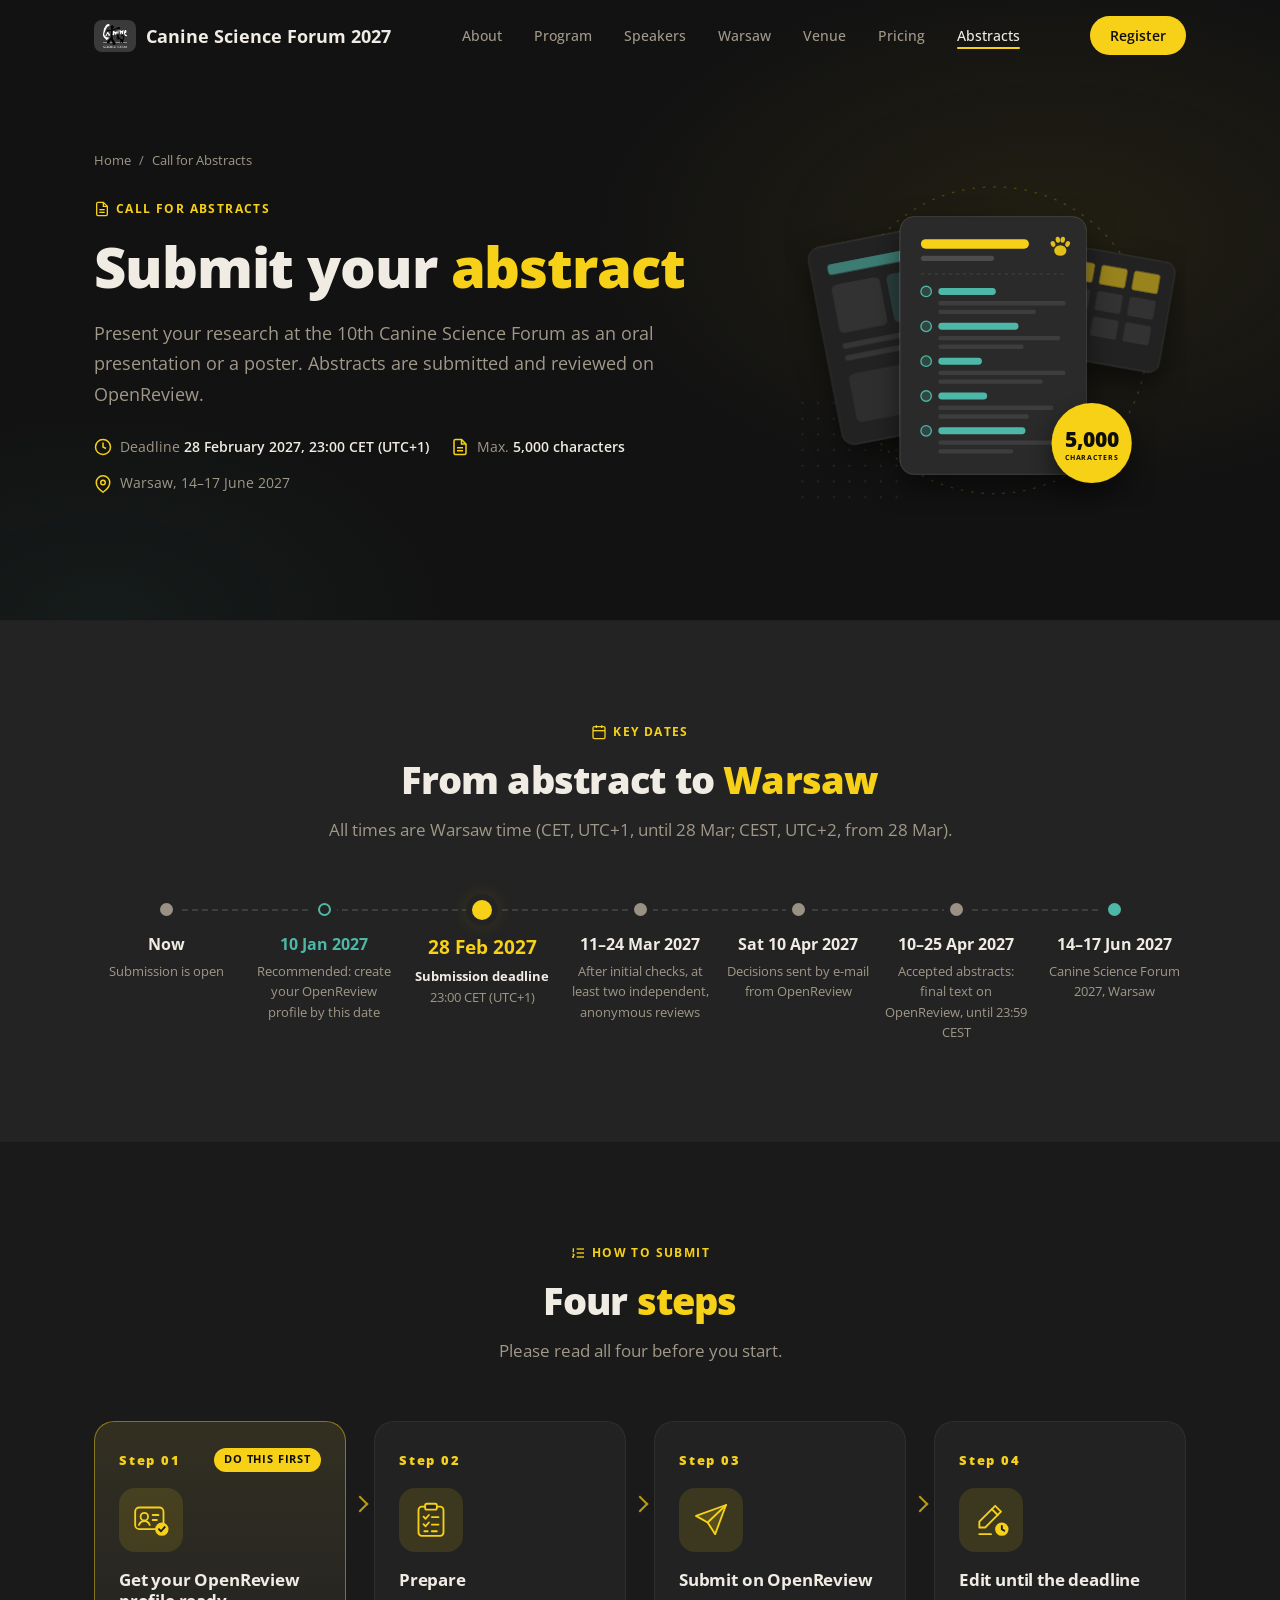
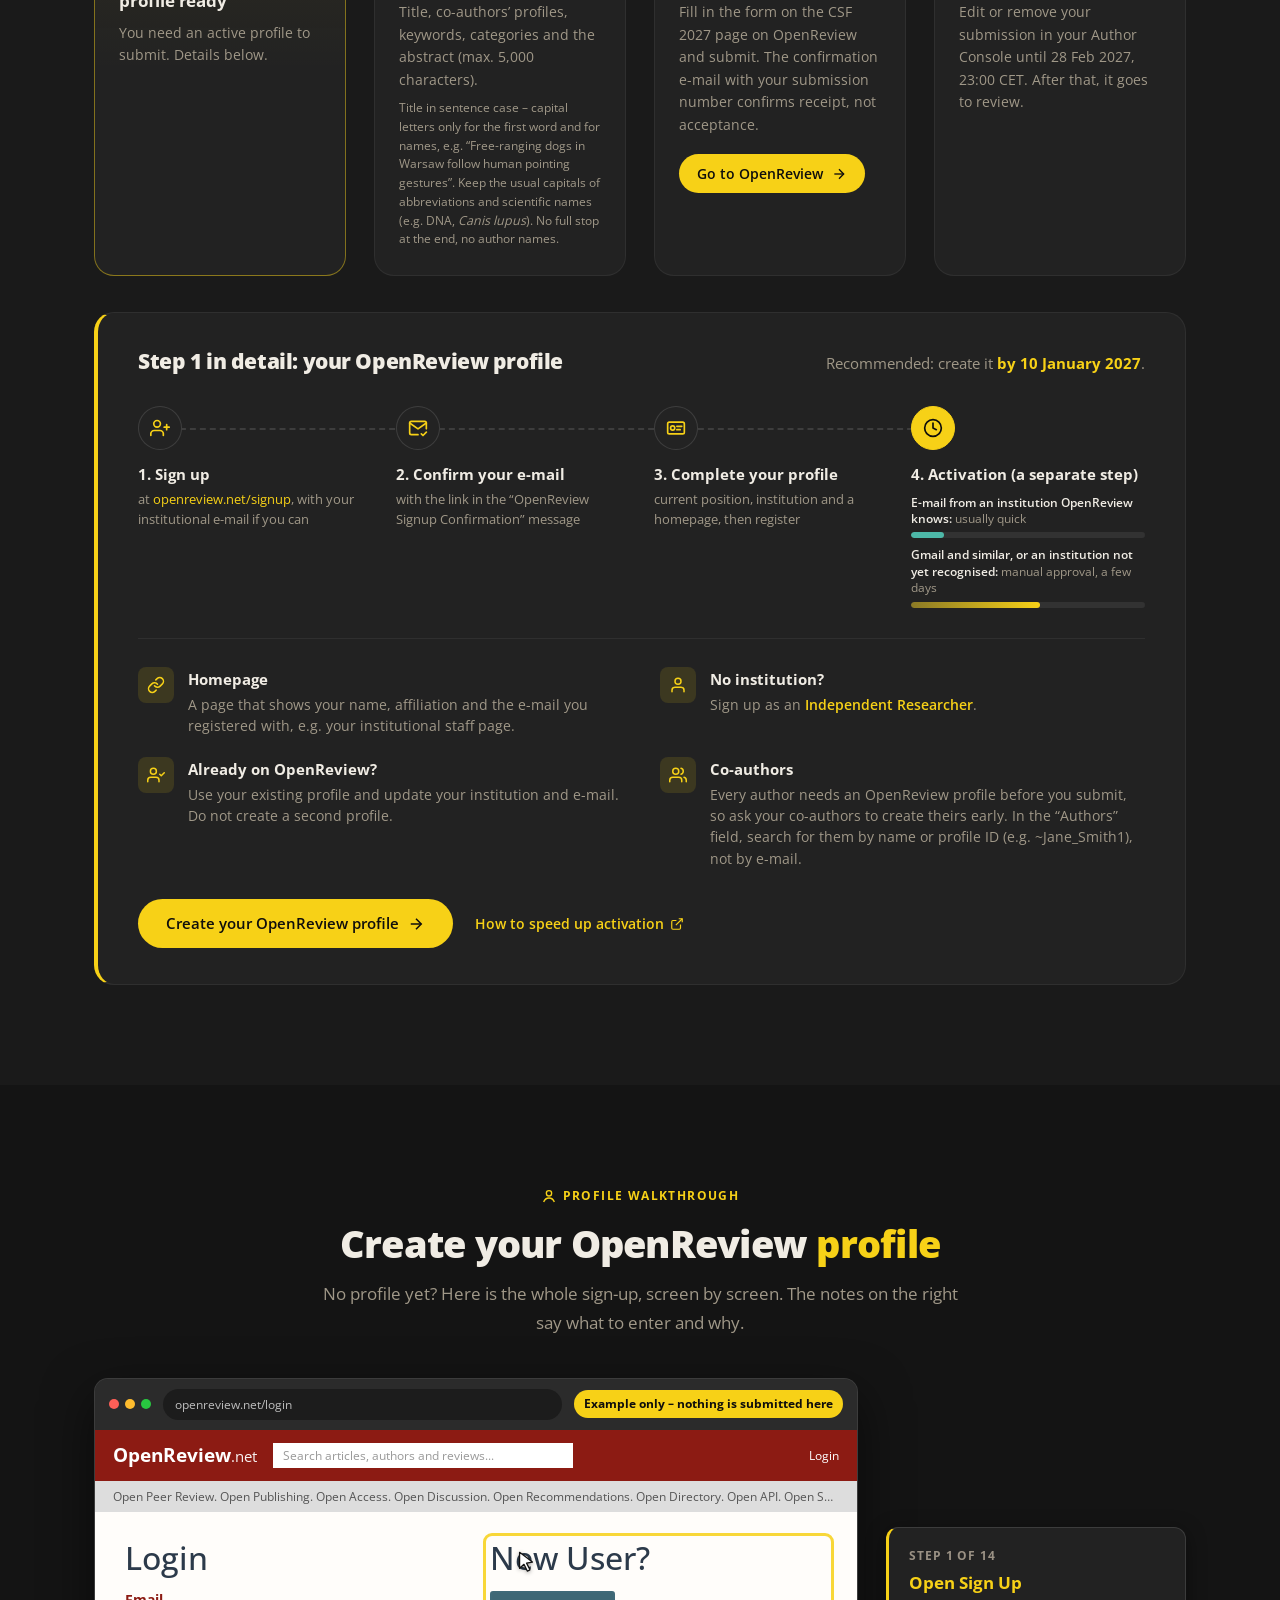
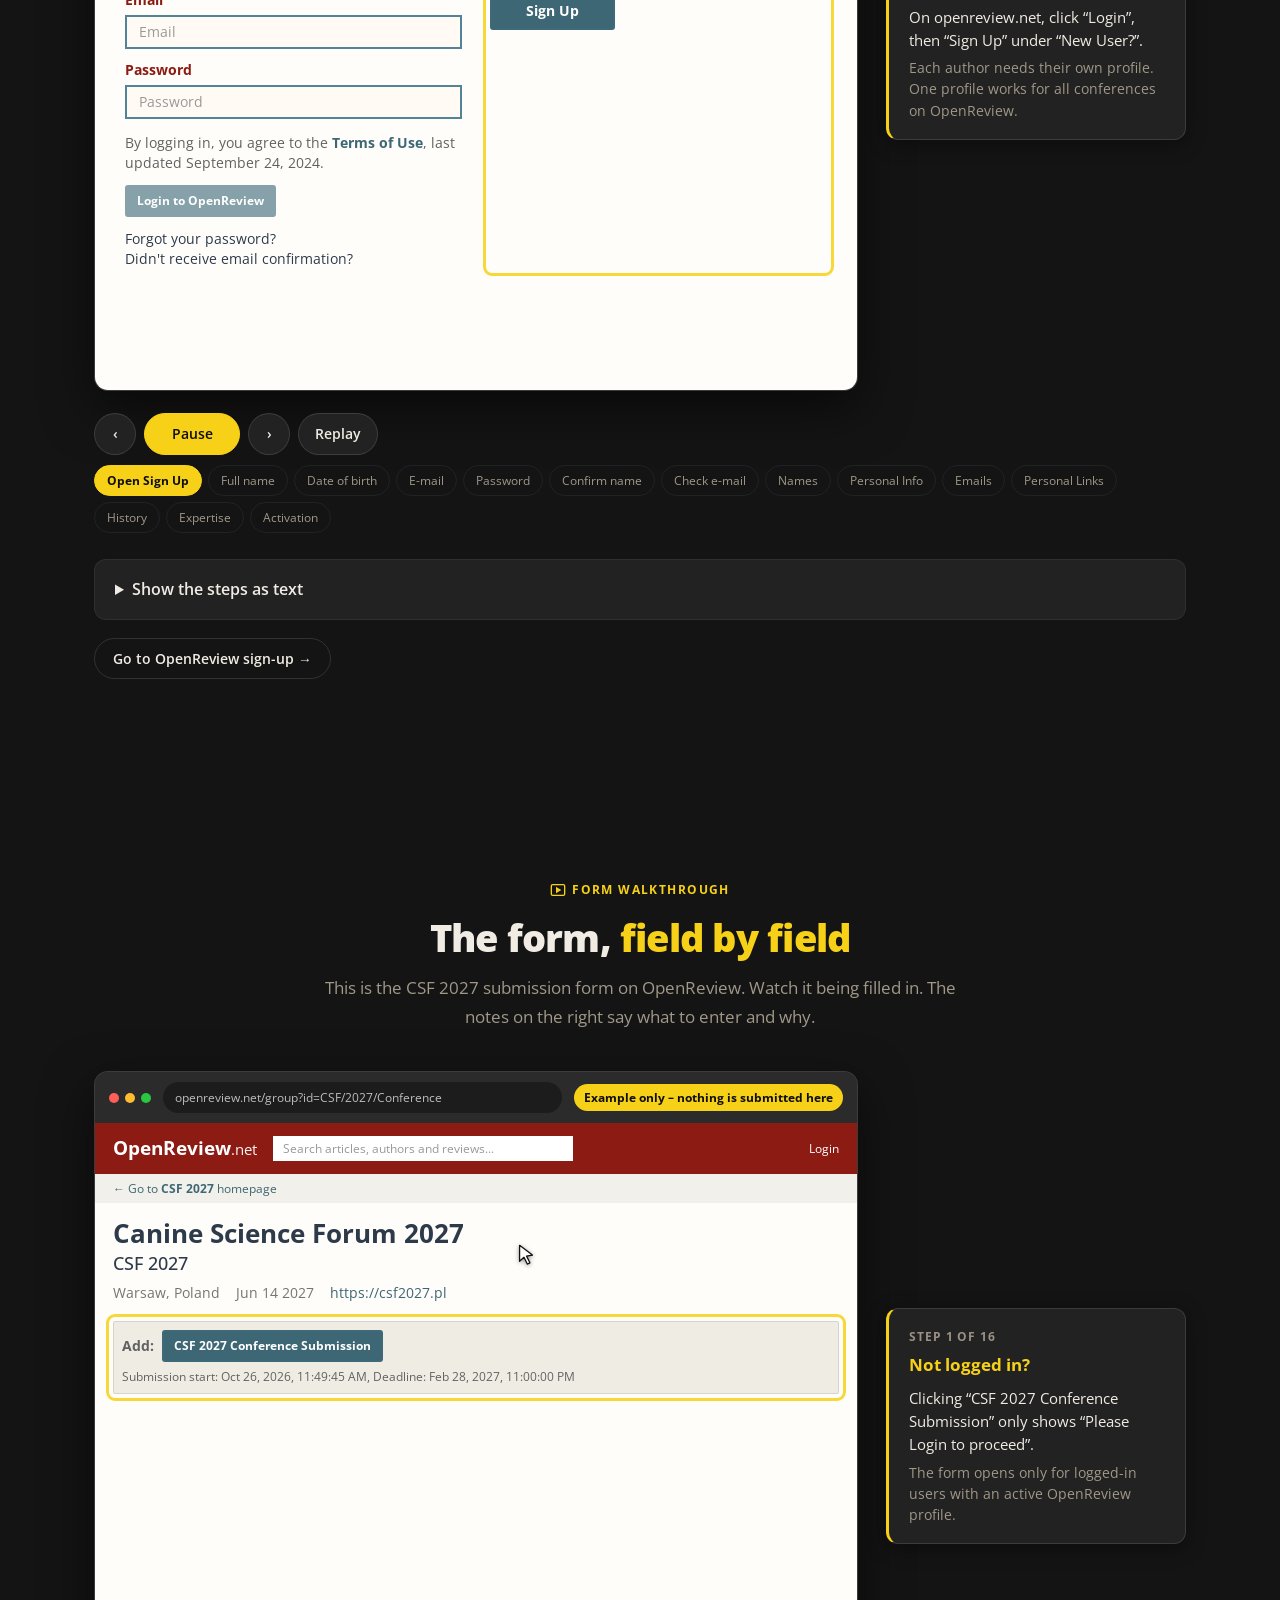
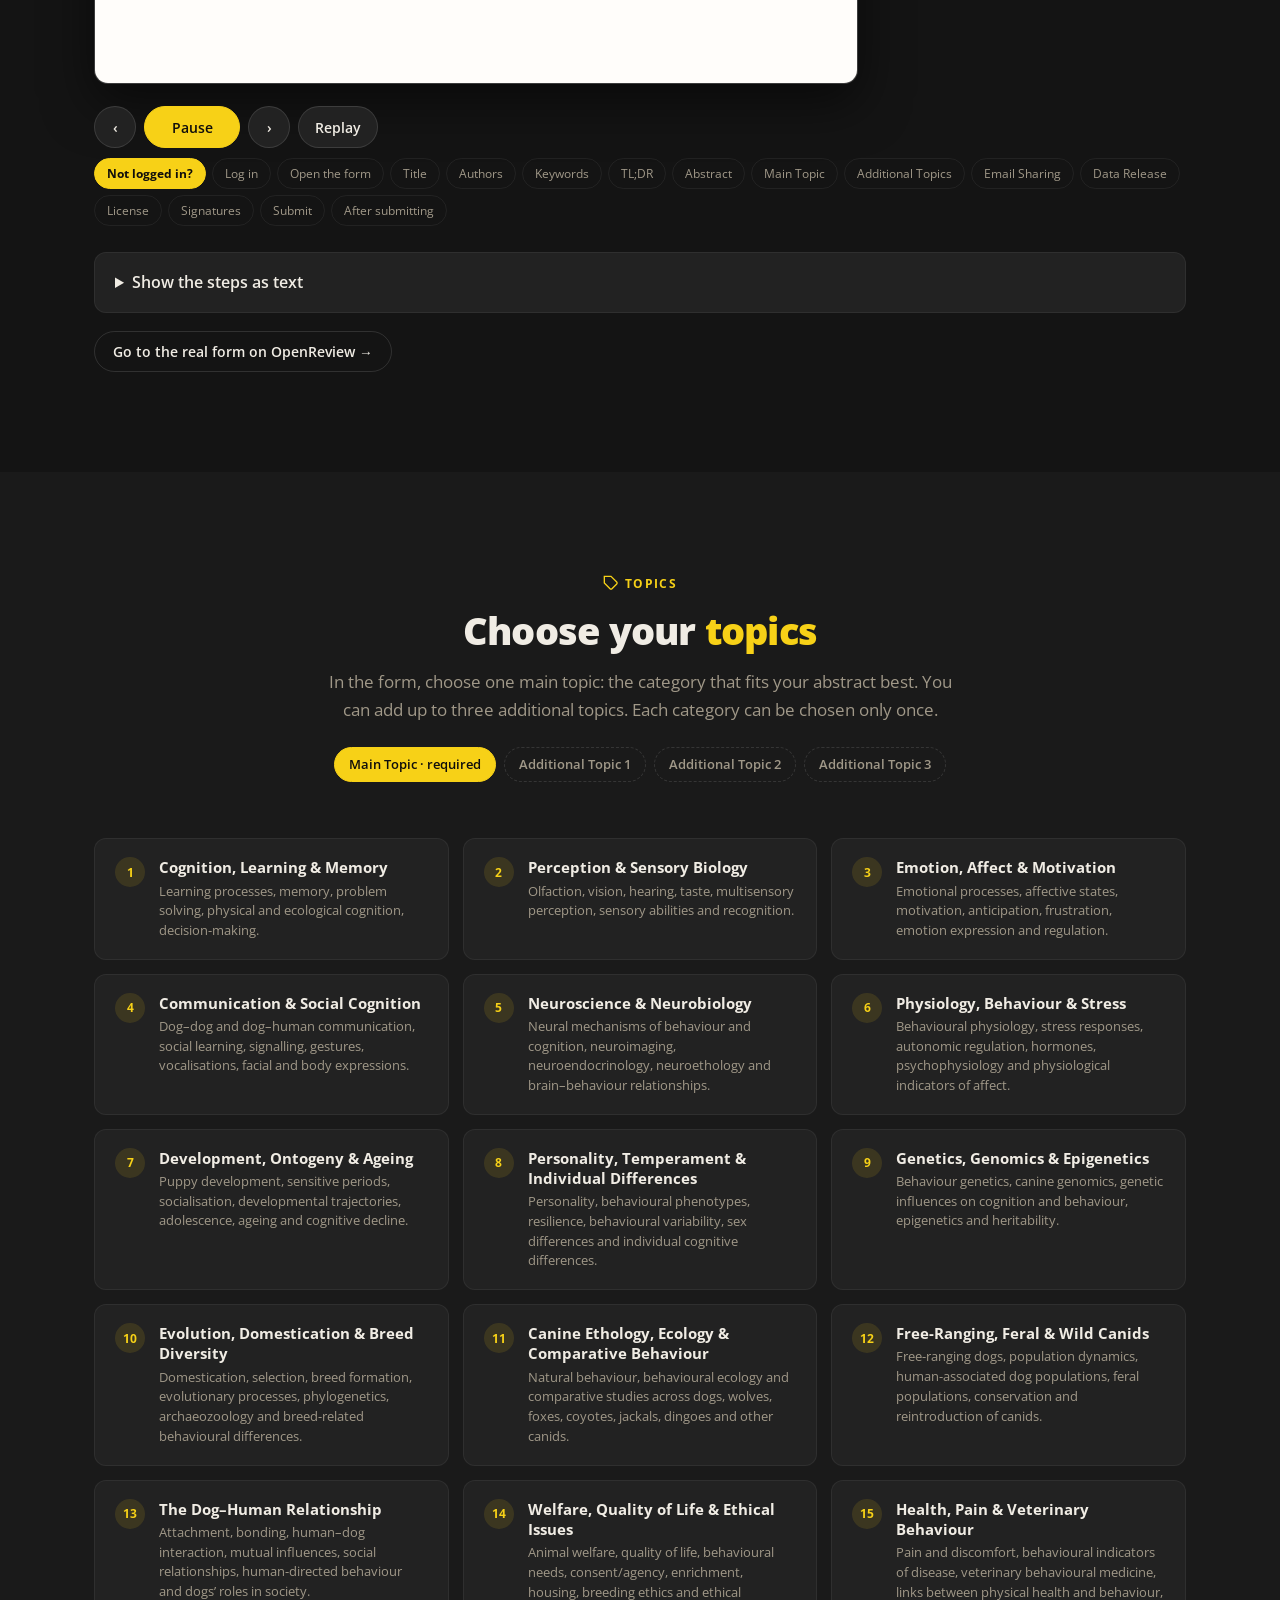
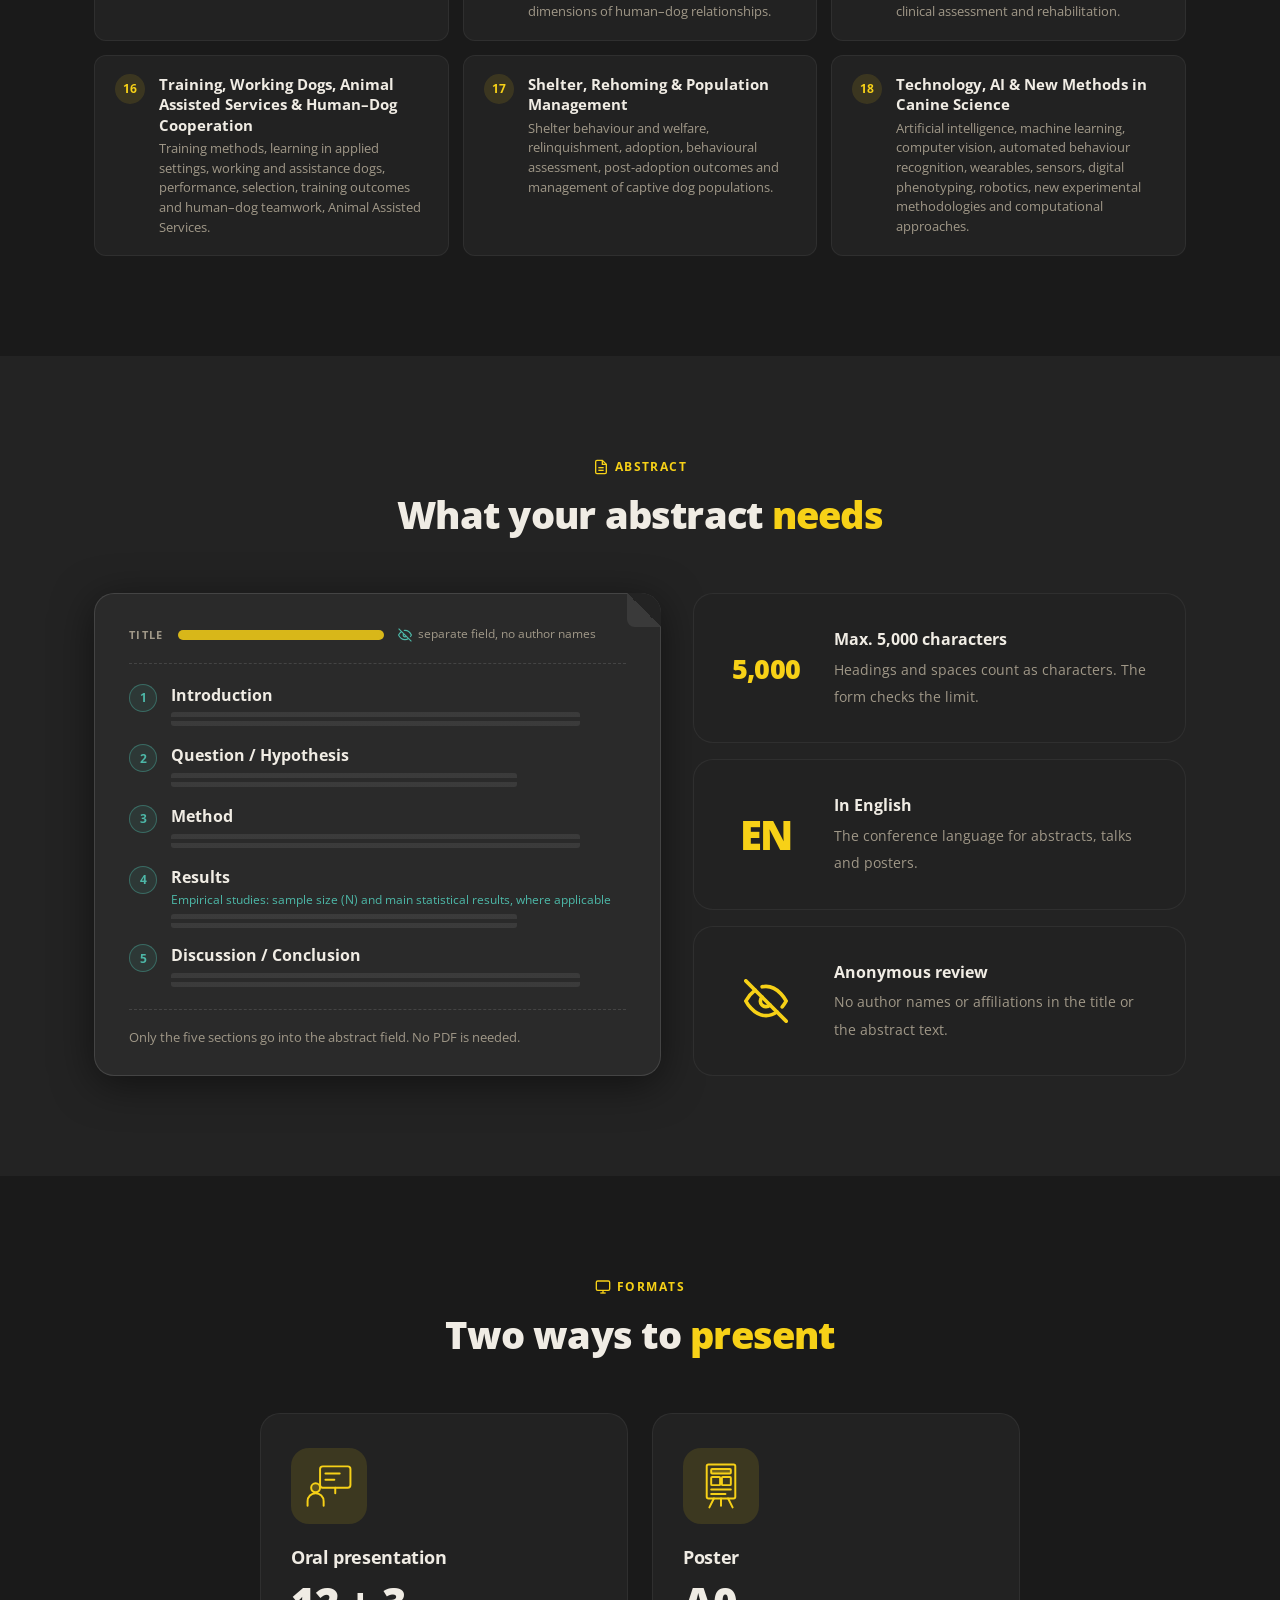
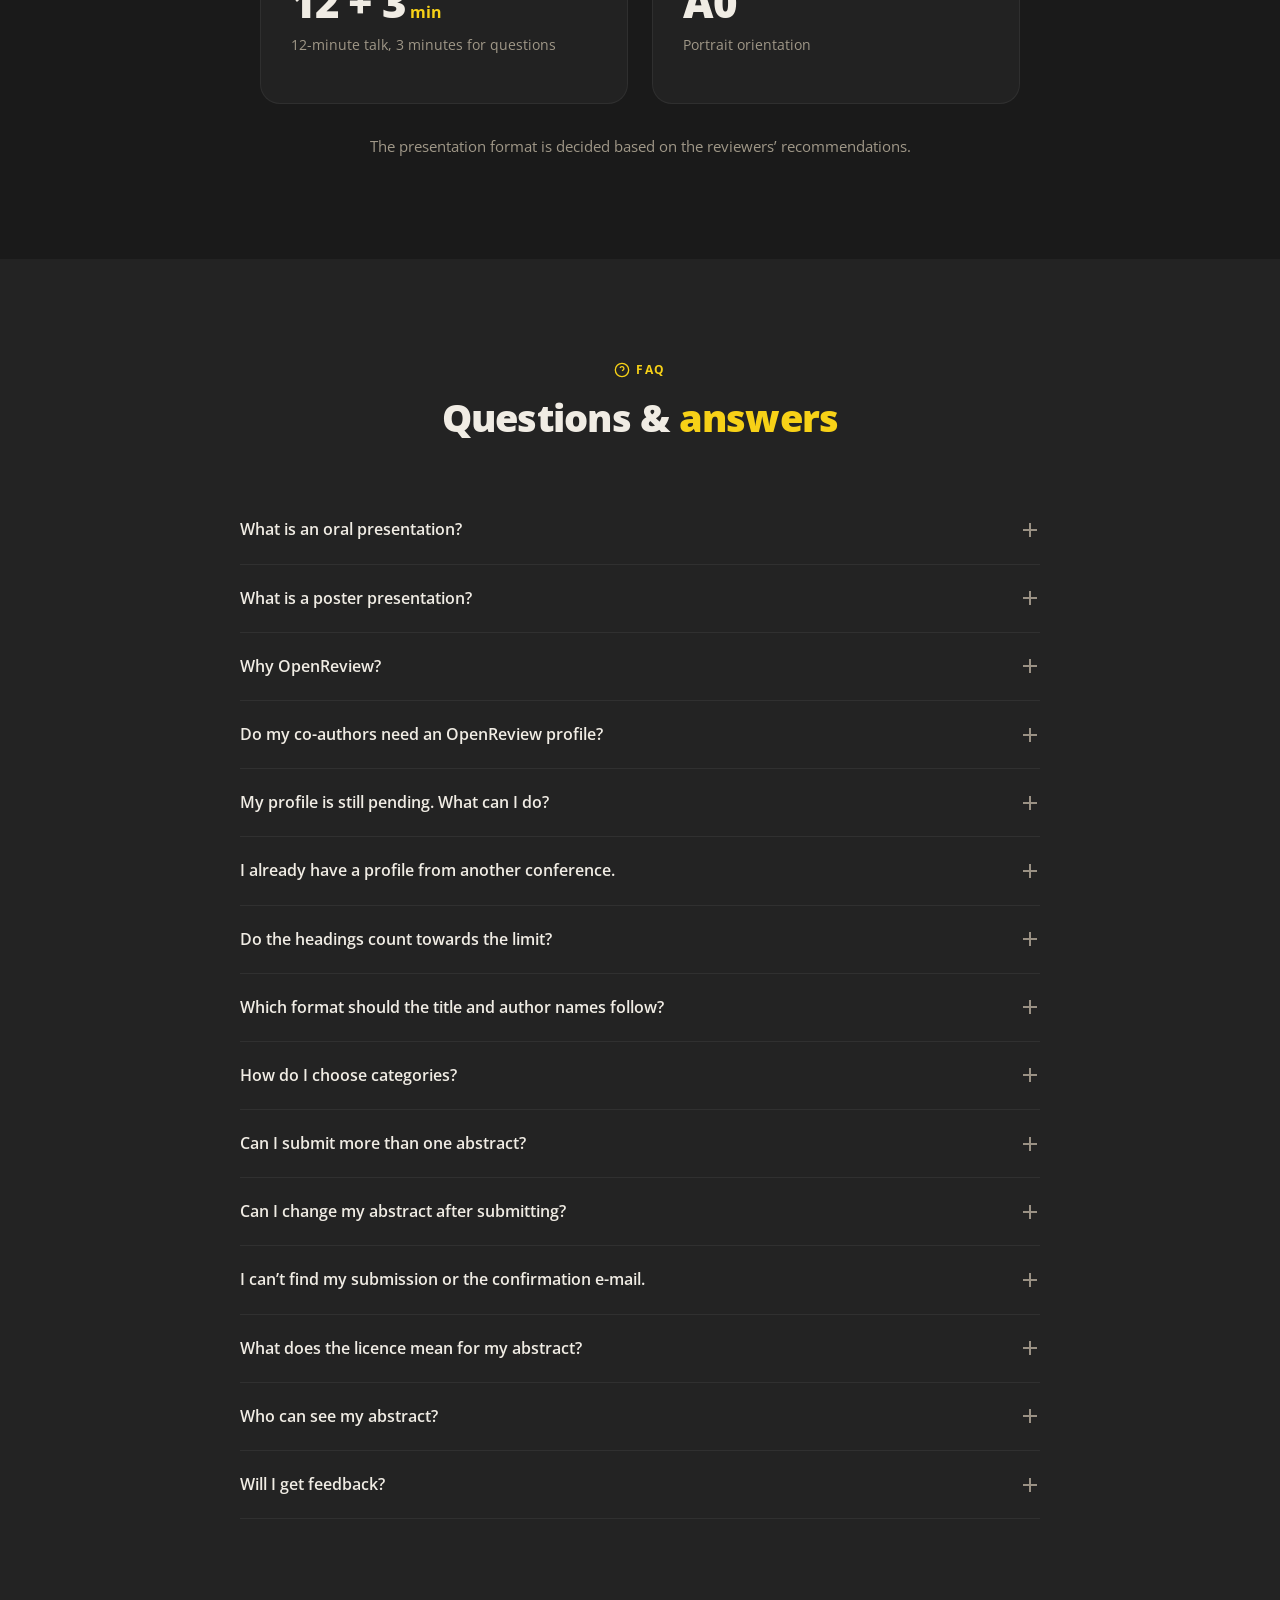
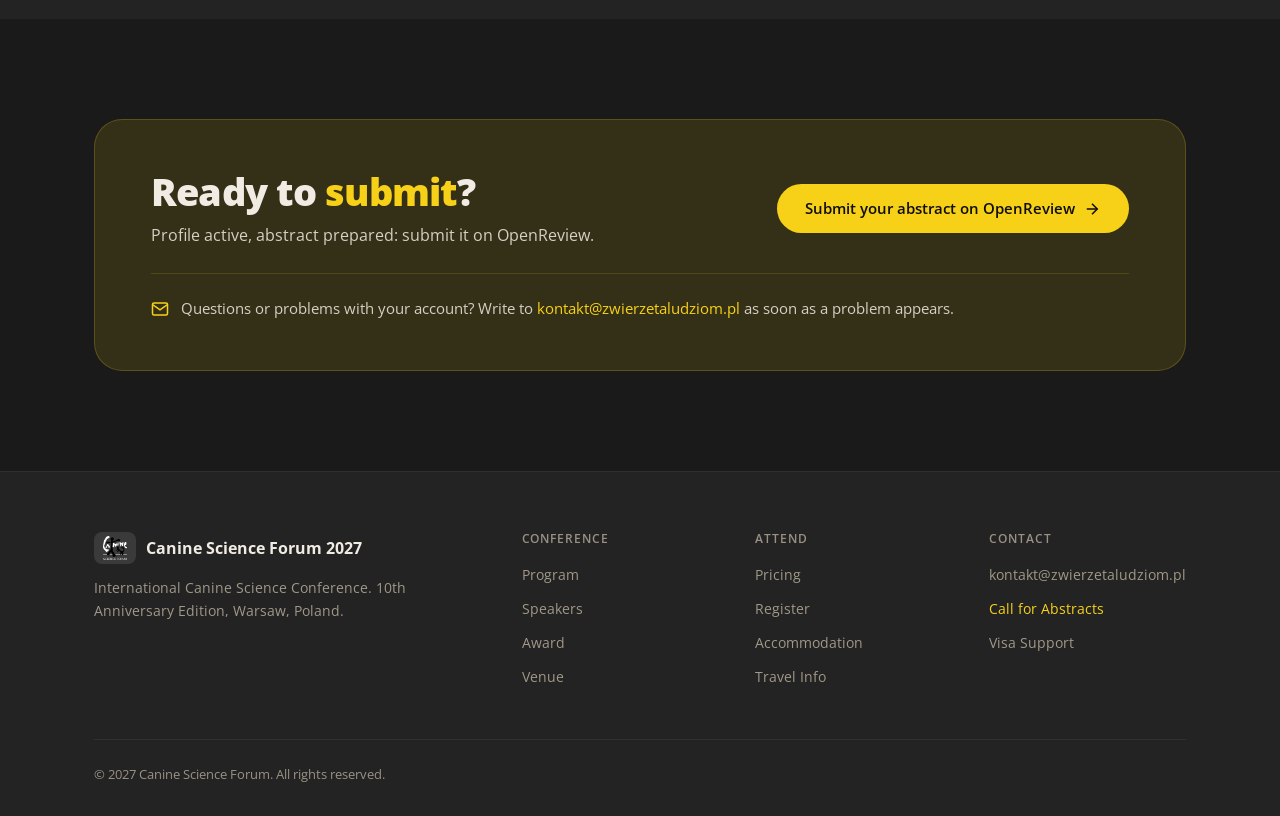
==== call-for-abstracts/index.html @ ca59db1b "Publish the preview of csf2027-site 9e8d5ef Co-Authored-By: Claude Opus 5.5 <noreply@anthropic.com>" ====
<!DOCTYPE html>
<html lang="en" data-theme="night">
<head>
<meta charset="UTF-8">
<meta name="robots" content="noindex">
<meta name="viewport" content="width=device-width, initial-scale=1.0">
<title>Call for Abstracts — CSF 2027 Warsaw</title>
<meta name="description" content="How to submit an abstract (oral presentation or poster) to the 10th Canine Science Forum, 14–17 June 2027, Warsaw, through OpenReview.">
<link rel="canonical" href="https://csf2027.pl/call-for-abstracts/">
<meta name="theme-color" content="#1a1a1a">
<meta property="og:type" content="website">
<meta property="og:url" content="https://csf2027.pl/call-for-abstracts/">
<meta property="og:site_name" content="Canine Science Forum 2027">
<meta property="og:title" content="Call for Abstracts — CSF 2027 Warsaw">
<meta property="og:description" content="How to submit an abstract (oral presentation or poster) to the 10th Canine Science Forum, 14–17 June 2027, Warsaw, through OpenReview.">
<meta property="og:image" content="https://csf2027.pl/assets/img/social/og-image.jpg">
<meta property="og:image:width" content="1200">
<meta property="og:image:height" content="630">
<meta property="og:image:alt" content="Canine Science Forum 2027, 14–17 June 2027, Warsaw">
<meta name="twitter:card" content="summary_large_image">
<link rel="icon" href="../favicon.ico" sizes="32x32">
<link rel="apple-touch-icon" href="../apple-touch-icon.png">
<link rel="preload" href="../assets/fonts/open-sans/open-sans-latin.woff2" as="font" type="font/woff2" crossorigin>
<link rel="stylesheet" href="../assets/css/main.css?v=20261027-2">
<link rel="stylesheet" href="../assets/css/call-for-abstracts.css?v=20261027-2">
<link rel="stylesheet" href="../assets/css/form-demo.css?v=20261027-2">
<script src="../assets/js/main.js?v=20261027-2" defer></script>
<script src="../assets/js/form-demo.js?v=20261027-2" defer></script>
</head>
<body>

<!-- ═══════════════════════════════════════
     NAVIGATION (same as csf2027.pl; links point to the home page sections)
     ═══════════════════════════════════════ -->
<nav id="navbar">
  <div class="container">
    <a href="../" class="nav-logo">
      <span class="nav-logo-img-wrap">
        <img src="../assets/img/brand/csf-logo-black.webp" alt="Canine Science Forum 2027" class="nav-logo-img">
      </span>
      <span class="nav-logo-full">Canine Science Forum 2027</span>
      <span class="nav-logo-short">CSF2027</span>
    </a>
    <ul class="nav-center" id="navLinks">
      <li><a href="../#about">About</a></li>
      <li><a href="../#program">Program</a></li>
      <li><a href="../#speakers">Speakers</a></li>
      <li><a href="../#city">Warsaw</a></li>
      <li><a href="../#venue">Venue</a></li>
      <li><a href="../#pricing">Pricing</a></li>
      <li><a href="./" aria-current="page">Abstracts</a></li>
    </ul>
    <div class="nav-right">
      <a href="https://easl.ink/YyBd8" target="_blank" rel="noopener" class="nav-cta">Register</a>
    </div>
    <button class="nav-mobile-toggle" id="mobileToggle" aria-label="Toggle menu" aria-expanded="false" aria-controls="navLinks">
      <span></span><span></span><span></span>
    </button>
  </div>
</nav>

<main id="main">

<!-- ═══════════════════════════════════════
     HERO
     ═══════════════════════════════════════ -->
<header class="cfa-hero" id="top">
  <div class="container cfa-hero-grid">
    <div class="cfa-hero-content">
      <ol class="breadcrumb" aria-label="Breadcrumb">
        <li><a href="../">Home</a></li>
        <li><span aria-current="page">Call for Abstracts</span></li>
      </ol>
      <div class="section-tag">
        <svg viewBox="0 0 24 24" fill="none" stroke="currentColor" stroke-width="2" aria-hidden="true"><path d="M14 2H6a2 2 0 0 0-2 2v16a2 2 0 0 0 2 2h12a2 2 0 0 0 2-2V8z"/><polyline points="14 2 14 8 20 8"/><line x1="16" y1="13" x2="8" y2="13"/><line x1="16" y1="17" x2="8" y2="17"/></svg>
        Call for Abstracts
      </div>
      <h1>Submit your <span class="accent">abstract</span></h1>
      <p class="hero-subtitle">Present your research at the 10th Canine Science Forum as an oral presentation or a poster. Abstracts are submitted and reviewed on OpenReview.</p>
      <ul class="hero-meta">
        <li>
          <svg viewBox="0 0 24 24" fill="none" stroke="currentColor" stroke-width="2" aria-hidden="true"><circle cx="12" cy="12" r="10"/><polyline points="12 6 12 12 16 14"/></svg>
          <span>Deadline <strong>28 February 2027, 23:00 CET (UTC+1)</strong></span>
        </li>
        <li>
          <svg viewBox="0 0 24 24" fill="none" stroke="currentColor" stroke-width="2" aria-hidden="true"><path d="M14 2H6a2 2 0 0 0-2 2v16a2 2 0 0 0 2 2h12a2 2 0 0 0 2-2V8z"/><polyline points="14 2 14 8 20 8"/><line x1="16" y1="13" x2="8" y2="13"/><line x1="16" y1="17" x2="8" y2="17"/></svg>
          <span>Max. <strong>5,000 characters</strong></span>
        </li>
        <li>
          <svg viewBox="0 0 24 24" fill="none" stroke="currentColor" stroke-width="2" aria-hidden="true"><path d="M21 10c0 7-9 13-9 13s-9-6-9-13a9 9 0 0 1 18 0z"/><circle cx="12" cy="10" r="3"/></svg>
          <span>Warsaw, 14–17 June 2027</span>
        </li>
      </ul>
    </div>

    <div class="cfa-hero-visual">
      <svg class="hero-art" viewBox="0 0 460 400" role="img" aria-labelledby="artTitle">
        <title id="artTitle">Illustration: a structured abstract with five headings and a 5,000-character limit, in front of a poster and a set of slides</title>
        <defs>
          <filter id="artShadow" x="-30%" y="-30%" width="160%" height="160%">
            <feDropShadow dx="0" dy="14" stdDeviation="16" flood-color="#000" flood-opacity="0.5"/>
          </filter>
          <pattern id="artDots" width="18" height="18" patternUnits="userSpaceOnUse">
            <circle cx="2" cy="2" r="1.2" fill="rgba(255,255,255,0.10)"/>
          </pattern>
        </defs>
        <circle cx="240" cy="200" r="176" fill="none" stroke="rgba(247,209,23,0.22)" stroke-width="1.5" stroke-dasharray="3 9"/>
        <circle cx="75" cy="140" r="5" fill="#f7d117"/>
        <circle cx="414" cy="128" r="3.5" fill="#4db8a8"/>
        <rect x="6" y="262" width="126" height="126" fill="url(#artDots)"/>

        <!-- poster -->
        <g transform="rotate(-11 130 210)" filter="url(#artShadow)">
          <rect x="48" y="78" width="160" height="230" rx="14" fill="#242424" stroke="rgba(255,255,255,0.08)"/>
          <rect x="68" y="100" width="120" height="12" rx="4" fill="#4db8a8" opacity="0.6"/>
          <rect x="68" y="124" width="56" height="56" rx="6" fill="rgba(255,255,255,0.06)"/>
          <rect x="132" y="124" width="56" height="56" rx="6" fill="rgba(77,184,168,0.18)"/>
          <rect x="68" y="192" width="120" height="6" rx="3" fill="rgba(255,255,255,0.08)"/>
          <rect x="68" y="206" width="96" height="6" rx="3" fill="rgba(255,255,255,0.08)"/>
          <rect x="68" y="228" width="120" height="56" rx="6" fill="rgba(255,255,255,0.05)"/>
        </g>

        <!-- slides (oral presentation) -->
        <g transform="rotate(10 350 170)" filter="url(#artShadow)">
          <rect x="262" y="96" width="176" height="128" rx="12" fill="#242424" stroke="rgba(255,255,255,0.08)"/>
          <g fill="rgba(247,209,23,0.55)">
            <rect x="278" y="112" width="30" height="22" rx="3"/>
            <rect x="316" y="112" width="30" height="22" rx="3"/>
            <rect x="354" y="112" width="30" height="22" rx="3"/>
            <rect x="392" y="112" width="30" height="22" rx="3"/>
            <rect x="278" y="142" width="30" height="22" rx="3"/>
          </g>
          <g fill="rgba(255,255,255,0.07)">
            <rect x="316" y="142" width="30" height="22" rx="3"/>
            <rect x="354" y="142" width="30" height="22" rx="3"/>
            <rect x="392" y="142" width="30" height="22" rx="3"/>
            <rect x="278" y="172" width="30" height="22" rx="3"/>
            <rect x="316" y="172" width="30" height="22" rx="3"/>
            <rect x="354" y="172" width="30" height="22" rx="3"/>
            <rect x="392" y="172" width="30" height="22" rx="3"/>
          </g>
        </g>

        <!-- abstract sheet -->
        <g filter="url(#artShadow)">
          <rect x="132" y="58" width="214" height="296" rx="16" fill="#2c2c2c" stroke="rgba(255,255,255,0.12)"/>
        </g>
        <rect x="156" y="84" width="124" height="11" rx="5.5" fill="#f7d117"/>
        <rect x="156" y="103" width="84" height="6" rx="3" fill="rgba(255,255,255,0.16)"/>
        <line x1="156" y1="124" x2="322" y2="124" stroke="rgba(255,255,255,0.12)" stroke-dasharray="4 4"/>
        <g fill="#f7d117" opacity="0.9" transform="translate(304 80)">
          <ellipse cx="12" cy="17" rx="7" ry="6"/>
          <ellipse cx="3.6" cy="9.5" rx="2.6" ry="3.4" transform="rotate(-22 3.6 9.5)"/>
          <ellipse cx="9.2" cy="4.6" rx="2.6" ry="3.4" transform="rotate(-7 9.2 4.6)"/>
          <ellipse cx="14.8" cy="4.6" rx="2.6" ry="3.4" transform="rotate(7 14.8 4.6)"/>
          <ellipse cx="20.4" cy="9.5" rx="2.6" ry="3.4" transform="rotate(22 20.4 9.5)"/>
        </g>
        <g>
          <circle cx="162" cy="144" r="6" fill="rgba(77,184,168,0.2)" stroke="#4db8a8" stroke-width="1.5"/>
          <rect x="176" y="140" width="66" height="8" rx="4" fill="#4db8a8"/>
          <rect x="176" y="155" width="146" height="5" rx="2.5" fill="rgba(255,255,255,0.09)"/>
          <rect x="176" y="165" width="112" height="5" rx="2.5" fill="rgba(255,255,255,0.09)"/>

          <circle cx="162" cy="184" r="6" fill="rgba(77,184,168,0.2)" stroke="#4db8a8" stroke-width="1.5"/>
          <rect x="176" y="180" width="92" height="8" rx="4" fill="#4db8a8"/>
          <rect x="176" y="195" width="140" height="5" rx="2.5" fill="rgba(255,255,255,0.09)"/>
          <rect x="176" y="205" width="98" height="5" rx="2.5" fill="rgba(255,255,255,0.09)"/>

          <circle cx="162" cy="224" r="6" fill="rgba(77,184,168,0.2)" stroke="#4db8a8" stroke-width="1.5"/>
          <rect x="176" y="220" width="50" height="8" rx="4" fill="#4db8a8"/>
          <rect x="176" y="235" width="146" height="5" rx="2.5" fill="rgba(255,255,255,0.09)"/>
          <rect x="176" y="245" width="120" height="5" rx="2.5" fill="rgba(255,255,255,0.09)"/>

          <circle cx="162" cy="264" r="6" fill="rgba(77,184,168,0.2)" stroke="#4db8a8" stroke-width="1.5"/>
          <rect x="176" y="260" width="56" height="8" rx="4" fill="#4db8a8"/>
          <rect x="176" y="275" width="132" height="5" rx="2.5" fill="rgba(255,255,255,0.09)"/>
          <rect x="176" y="285" width="104" height="5" rx="2.5" fill="rgba(255,255,255,0.09)"/>

          <circle cx="162" cy="304" r="6" fill="rgba(77,184,168,0.2)" stroke="#4db8a8" stroke-width="1.5"/>
          <rect x="176" y="300" width="100" height="8" rx="4" fill="#4db8a8"/>
          <rect x="176" y="315" width="140" height="5" rx="2.5" fill="rgba(255,255,255,0.09)"/>
          <rect x="176" y="325" width="86" height="5" rx="2.5" fill="rgba(255,255,255,0.09)"/>
        </g>

        <!-- 5,000 characters badge -->
        <g class="art-badge">
          <g filter="url(#artShadow)">
            <circle cx="352" cy="318" r="46" fill="#f7d117"/>
          </g>
          <text x="352" y="322" text-anchor="middle" font-family="'Open Sans', sans-serif" font-size="24" font-weight="800" fill="#0f0e0c">5,000</text>
          <text x="352" y="338" text-anchor="middle" font-family="'Open Sans', sans-serif" font-size="8" font-weight="700" letter-spacing="1" fill="#0f0e0c">CHARACTERS</text>
        </g>
      </svg>
    </div>
  </div>
</header>

<!-- ═══════════════════════════════════════
     1. KEY DATES
     ═══════════════════════════════════════ -->
<section id="dates" class="section-alt" aria-labelledby="datesTitle">
  <div class="container">
    <div class="section-header reveal">
      <div class="section-tag">
        <svg viewBox="0 0 24 24" fill="none" stroke="currentColor" stroke-width="2" aria-hidden="true"><rect x="3" y="4" width="18" height="18" rx="2"/><line x1="16" y1="2" x2="16" y2="6"/><line x1="8" y1="2" x2="8" y2="6"/><line x1="3" y1="10" x2="21" y2="10"/></svg>
        Key dates
      </div>
      <h2 id="datesTitle">From abstract to <span class="accent">Warsaw</span></h2>
      <p>All times are Warsaw time (CET, UTC+1, until 28 Mar; CEST, UTC+2, from 28 Mar).</p>
    </div>

    <ol class="timeline reveal">
      <li class="tl-item">
        <span class="tl-dot" aria-hidden="true"></span>
        <span class="tl-date">Now</span>
        <span class="tl-label">Submission is open</span>
      </li>
      <li class="tl-item tl-item--tip">
        <span class="tl-dot" aria-hidden="true"></span>
        <time class="tl-date" datetime="2027-01-10">10 Jan 2027</time>
        <span class="tl-label">Recommended: create your OpenReview profile by this date</span>
      </li>
      <li class="tl-item tl-item--key">
        <span class="tl-dot" aria-hidden="true"></span>
        <time class="tl-date" datetime="2027-02-28T23:00+01:00">28 Feb 2027</time>
        <span class="tl-label"><strong>Submission deadline</strong><br>23:00 CET (UTC+1)</span>
      </li>
      <li class="tl-item">
        <span class="tl-dot" aria-hidden="true"></span>
        <time class="tl-date" datetime="2027-03-11">11–24 Mar 2027</time>
        <span class="tl-label">After initial checks, at least two independent, anonymous reviews</span>
      </li>
      <li class="tl-item">
        <span class="tl-dot" aria-hidden="true"></span>
        <time class="tl-date" datetime="2027-04-10">Sat 10 Apr 2027</time>
        <span class="tl-label">Decisions sent by e-mail from OpenReview</span>
      </li>
      <li class="tl-item">
        <span class="tl-dot" aria-hidden="true"></span>
        <time class="tl-date" datetime="2027-04-10">10–25 Apr 2027</time>
        <span class="tl-label">Accepted abstracts: final text on OpenReview, until 23:59 CEST</span>
      </li>
      <li class="tl-item tl-item--end">
        <span class="tl-dot" aria-hidden="true"></span>
        <time class="tl-date" datetime="2027-06-14">14–17 Jun 2027</time>
        <span class="tl-label">Canine Science Forum 2027, Warsaw</span>
      </li>
    </ol>
  </div>
</section>

<!-- ═══════════════════════════════════════
     2. FOUR STEPS
     ═══════════════════════════════════════ -->
<section id="how" aria-labelledby="howTitle">
  <div class="container">
    <div class="section-header reveal">
      <div class="section-tag">
        <svg viewBox="0 0 24 24" fill="none" stroke="currentColor" stroke-width="2" aria-hidden="true"><line x1="10" y1="6" x2="21" y2="6"/><line x1="10" y1="12" x2="21" y2="12"/><line x1="10" y1="18" x2="21" y2="18"/><path d="M4 6h1v4"/><path d="M4 10h2"/><path d="M6 18H4c0-1 2-2 2-3s-1-1.5-2-1"/></svg>
        How to submit
      </div>
      <h2 id="howTitle">Four <span class="accent">steps</span></h2>
      <p>Please read all four before you start.</p>
    </div>

    <ol class="steps">
      <li class="step step--first reveal">
        <div class="step-top"><span class="step-num">Step 01</span><span class="pill-first">Do this first</span></div>
        <div class="step-icon" aria-hidden="true">
          <svg viewBox="0 0 48 48" fill="none" stroke="currentColor" stroke-width="2.2" stroke-linecap="round" stroke-linejoin="round"><rect x="5" y="9" width="34" height="26" rx="5"/><circle cx="16" cy="20" r="4.5"/><path d="M9.5 30c1.3-3.2 3.7-4.8 6.5-4.8s5.2 1.6 6.5 4.8"/><line x1="26" y1="18" x2="33" y2="18"/><line x1="26" y1="24" x2="31" y2="24"/><circle cx="37" cy="35" r="8" fill="currentColor" stroke="none"/><polyline points="33.5 35 36 37.5 40.5 32.5" stroke="#1a1a1a"/></svg>
        </div>
        <h3>Get your OpenReview profile ready</h3>
        <p>You need an active profile to submit. Details below.</p>      </li>

      <li class="step reveal reveal-delay-1">
        <div class="step-top"><span class="step-num">Step 02</span></div>
        <div class="step-icon" aria-hidden="true">
          <svg viewBox="0 0 48 48" fill="none" stroke="currentColor" stroke-width="2.2" stroke-linecap="round" stroke-linejoin="round"><rect x="9" y="8" width="30" height="35" rx="4"/><rect x="17" y="4.5" width="14" height="7" rx="2" fill="#262626"/><polyline points="15 20 17.5 22.5 21.5 18"/><line x1="25" y1="20.5" x2="33" y2="20.5"/><polyline points="15 29 17.5 31.5 21.5 27"/><line x1="25" y1="29.5" x2="33" y2="29.5"/><line x1="16" y1="37.5" x2="20" y2="37.5"/><line x1="25" y1="37.5" x2="31" y2="37.5"/></svg>
        </div>
        <h3>Prepare</h3>
        <p>Title, co-authors’ profiles, keywords, categories and the abstract (max. 5,000 characters).</p>
        <p class="step-small">Title in sentence case – capital letters only for the first word and for names, e.g. “Free-ranging dogs in Warsaw follow human pointing gestures”. Keep the usual capitals of abbreviations and scientific names (e.g. DNA, <em>Canis lupus</em>). No full stop at the end, no author names.</p>      </li>

      <li class="step reveal reveal-delay-2">
        <div class="step-top"><span class="step-num">Step 03</span></div>
        <div class="step-icon" aria-hidden="true">
          <svg viewBox="0 0 48 48" fill="none" stroke="currentColor" stroke-width="2.2" stroke-linecap="round" stroke-linejoin="round"><path d="M42 6 20 27"/><path d="M42 6 29 41l-9-14-14-8z" fill="rgba(247,209,23,0.14)"/></svg>
        </div>
        <h3>Submit on OpenReview</h3>
        <p>Fill in the form on the CSF 2027 page on OpenReview and submit. The confirmation e-mail with your submission number confirms receipt, not acceptance.</p>
        <a href="https://openreview.net/group?id=CSF/2027/Conference" target="_blank" rel="noopener" class="btn btn-primary btn-sm">
          Go to OpenReview
          <svg viewBox="0 0 24 24" fill="none" stroke="currentColor" stroke-width="2" aria-hidden="true"><line x1="5" y1="12" x2="19" y2="12"/><polyline points="12 5 19 12 12 19"/></svg>
        </a>
      </li>

      <li class="step reveal reveal-delay-3">
        <div class="step-top"><span class="step-num">Step 04</span></div>
        <div class="step-icon" aria-hidden="true">
          <svg viewBox="0 0 48 48" fill="none" stroke="currentColor" stroke-width="2.2" stroke-linecap="round" stroke-linejoin="round"><path d="M29 7l7 7-19 19H10v-7z"/><line x1="25" y1="11" x2="32" y2="18"/><line x1="10" y1="41" x2="24" y2="41"/><circle cx="37" cy="35" r="8" fill="currentColor" stroke="none"/><polyline points="37 31 37 35 40 37" stroke="#1a1a1a"/></svg>
        </div>
        <h3>Edit until the deadline</h3>
        <p>Edit or remove your submission in your Author Console until 28 Feb 2027, 23:00 CET. After that, it goes to review.</p>
      </li>
    </ol>

    <!-- Step 1 in detail -->
    <div class="profile-panel reveal" id="profile">
      <div class="profile-head">
        <h3>Step 1 in detail: your OpenReview profile</h3>
        <p>Recommended: create it <strong>by 10 January 2027</strong>.</p>
      </div>

      <ol class="flow">
        <li class="flow-step">
          <span class="flow-icon" aria-hidden="true"><svg viewBox="0 0 24 24" fill="none" stroke="currentColor" stroke-width="2" stroke-linecap="round" stroke-linejoin="round"><path d="M16 21v-2a4 4 0 0 0-4-4H5a4 4 0 0 0-4 4v2"/><circle cx="8.5" cy="7" r="4"/><line x1="20" y1="8" x2="20" y2="14"/><line x1="23" y1="11" x2="17" y2="11"/></svg></span>
          <strong>1. Sign up</strong>
          <span class="flow-text">at <a href="https://openreview.net/signup" target="_blank" rel="noopener">openreview.net/signup</a>, with your institutional e-mail if you can</span>
        </li>
        <li class="flow-step">
          <span class="flow-icon" aria-hidden="true"><svg viewBox="0 0 24 24" fill="none" stroke="currentColor" stroke-width="2" stroke-linecap="round" stroke-linejoin="round"><path d="M22 13V6a2 2 0 0 0-2-2H4a2 2 0 0 0-2 2v12a2 2 0 0 0 2 2h8"/><polyline points="22 6 12 13 2 6"/><polyline points="16 19 18 21 22 17"/></svg></span>
          <strong>2. Confirm your e-mail</strong>
          <span class="flow-text">with the link in the “OpenReview Signup Confirmation” message</span>
        </li>
        <li class="flow-step">
          <span class="flow-icon" aria-hidden="true"><svg viewBox="0 0 24 24" fill="none" stroke="currentColor" stroke-width="2" stroke-linecap="round" stroke-linejoin="round"><rect x="2" y="5" width="20" height="14" rx="2"/><circle cx="8" cy="12" r="2.5"/><line x1="13" y1="10" x2="19" y2="10"/><line x1="13" y1="14" x2="17" y2="14"/></svg></span>
          <strong>3. Complete your profile</strong>
          <span class="flow-text">current position, institution and a homepage, then register</span>
        </li>
        <li class="flow-step flow-step--wait">
          <span class="flow-icon" aria-hidden="true"><svg viewBox="0 0 24 24" fill="none" stroke="currentColor" stroke-width="2" stroke-linecap="round" stroke-linejoin="round"><circle cx="12" cy="12" r="10"/><polyline points="12 6 12 12 16 14"/></svg></span>
          <strong>4. Activation (a separate step)</strong>
          <div class="wait-bars">
            <span class="wait-row"><b>E-mail from an institution OpenReview knows:</b> usually quick
              <span class="wait-track" aria-hidden="true"><span class="wait-fill wait-fill--fast"></span></span>
            </span>
            <span class="wait-row"><b>Gmail and similar, or an institution not yet recognised:</b> manual approval, a few days
              <span class="wait-track" aria-hidden="true"><span class="wait-fill wait-fill--slow"></span></span>
            </span>
          </div>
        </li>
      </ol>

      <ul class="tips">
        <li class="tip">
          <span class="tip-icon" aria-hidden="true"><svg viewBox="0 0 24 24" fill="none" stroke="currentColor" stroke-width="2" stroke-linecap="round" stroke-linejoin="round"><path d="M10 13a5 5 0 0 0 7.54.54l3-3a5 5 0 0 0-7.07-7.07l-1.72 1.71"/><path d="M14 11a5 5 0 0 0-7.54-.54l-3 3a5 5 0 0 0 7.07 7.07l1.71-1.71"/></svg></span>
          <div>
            <span class="tip-title">Homepage</span>
            <p>A page that shows your name, affiliation and the e-mail you registered with, e.g. your institutional staff page.</p>
          </div>
        </li>
        <li class="tip">
          <span class="tip-icon" aria-hidden="true"><svg viewBox="0 0 24 24" fill="none" stroke="currentColor" stroke-width="2" stroke-linecap="round" stroke-linejoin="round"><path d="M20 21v-2a4 4 0 0 0-4-4H8a4 4 0 0 0-4 4v2"/><circle cx="12" cy="7" r="4"/></svg></span>
          <div>
            <span class="tip-title">No institution?</span>
            <p>Sign up as an <a href="https://docs.openreview.net/getting-started/frequently-asked-questions/i-am-an-independent-researcher-how-do-i-sign-up" target="_blank" rel="noopener">Independent Researcher</a>.</p>
          </div>
        </li>
        <li class="tip">
          <span class="tip-icon" aria-hidden="true"><svg viewBox="0 0 24 24" fill="none" stroke="currentColor" stroke-width="2" stroke-linecap="round" stroke-linejoin="round"><path d="M16 21v-2a4 4 0 0 0-4-4H5a4 4 0 0 0-4 4v2"/><circle cx="8.5" cy="7" r="4"/><polyline points="17 11 19 13 23 9"/></svg></span>
          <div>
            <span class="tip-title">Already on OpenReview?</span>
            <p>Use your existing profile and update your institution and e-mail. Do not create a second profile.</p>
          </div>
        </li>
        <li class="tip">
          <span class="tip-icon" aria-hidden="true"><svg viewBox="0 0 24 24" fill="none" stroke="currentColor" stroke-width="2" stroke-linecap="round" stroke-linejoin="round"><path d="M17 21v-2a4 4 0 0 0-4-4H5a4 4 0 0 0-4 4v2"/><circle cx="9" cy="7" r="4"/><path d="M23 21v-2a4 4 0 0 0-3-3.87"/><path d="M16 3.13a4 4 0 0 1 0 7.75"/></svg></span>
          <div>
            <span class="tip-title">Co-authors</span>
            <p>Every author needs an OpenReview profile before you submit, so ask your co-authors to create theirs early. In the “Authors” field, search for them by name or profile ID (e.g. ~Jane_Smith1), not by e-mail.</p>
          </div>
        </li>
      </ul>

      <div class="profile-actions">
        <a href="https://openreview.net/signup" target="_blank" rel="noopener" class="btn btn-primary">
          Create your OpenReview profile
          <svg viewBox="0 0 24 24" fill="none" stroke="currentColor" stroke-width="2" aria-hidden="true"><line x1="5" y1="12" x2="19" y2="12"/><polyline points="12 5 19 12 12 19"/></svg>
        </a>
        <a href="https://docs.openreview.net/getting-started/creating-an-openreview-profile/expediting-profile-activation" target="_blank" rel="noopener" class="text-link">
          How to speed up activation
          <svg viewBox="0 0 24 24" fill="none" stroke="currentColor" stroke-width="2" aria-hidden="true"><path d="M18 13v6a2 2 0 0 1-2 2H5a2 2 0 0 1-2-2V8a2 2 0 0 1 2-2h6"/><polyline points="15 3 21 3 21 9"/><line x1="10" y1="14" x2="21" y2="3"/></svg>
        </a>
      </div>
    </div>
  </div>
</section>

<!-- SIGNUP DEMO START -->
<!-- ═══════════════════════════════════════
     PROFILE WALKTHROUGH – animated copy of the OpenReview sign-up and
     "Complete Registration" pages (the same form-demo.css and form-demo.js).
     Screens up to the password step were copied from the live site on
     26 Oct 2026; the rest follow OpenReview's public source code.
     ═══════════════════════════════════════ -->
<section id="signup-demo" class="fd-section" aria-labelledby="sdTitle" data-demo="on">
  <div class="container">
    <div class="section-header reveal">
      <div class="section-tag">
        <svg viewBox="0 0 24 24" fill="none" stroke="currentColor" stroke-width="2" aria-hidden="true"><circle cx="12" cy="8" r="4"/><path d="M4 21c1.5-4 4.5-6 8-6s6.5 2 8 6"/></svg>
        Profile walkthrough
      </div>
      <h2 id="sdTitle">Create your OpenReview <span class="accent">profile</span></h2>
      <p>No profile yet? Here is the whole sign-up, screen by screen. The notes on the right say what to enter and why.</p>
    </div>

    <div class="fd" id="signupDemo" data-demo-name="signup">
      <div class="fd-stage">
        <div class="fd-frame" aria-hidden="true">
          <div class="fd-chrome">
            <span class="fd-dots"><i></i><i></i><i></i></span>
            <span class="fd-url">openreview.net/login</span>
            <span class="fd-badge">Example only – nothing is submitted here</span>
          </div>
          <div class="fd-viewport">
            <div class="fd-page">
              <div class="or-nav">
                <span class="or-brand"><b>OpenReview</b><small>.net</small></span>
                <span class="or-search">Search articles, authors and reviews...</span>
                <span class="or-links or-out"><span>Login</span></span>
              </div>

              <div class="fd-screen is-on" data-fd="s-login" data-url="openreview.net/login">
                <div class="or-motto">Open Peer Review. Open Publishing. Open Access. Open Discussion. Open Recommendations. Open Directory. Open API. Open Source. <b>Donate</b></div>
                <div class="or-auth">
                  <div class="or-auth-col">
                    <h1 class="or-auth-h">Login</h1>
                    <h5 class="or-auth-label">Email</h5>
                    <div class="or-input"><span class="v" data-ph="Email"></span></div>
                    <h5 class="or-auth-label">Password</h5>
                    <div class="or-input"><span class="v" data-ph="Password"></span></div>
                    <p class="or-auth-note">By logging in, you agree to the <b>Terms of Use</b>, last updated September 24, 2024.</p>
                    <span class="or-btn or-btn-dim">Login to OpenReview</span>
                    <p class="or-auth-links">Forgot your password?<br>Didn't receive email confirmation?</p>
                  </div>
                  <div class="or-auth-col" data-fd="newuser">
                    <h1 class="or-auth-h">New User?</h1>
                    <span class="or-btn or-btn-wide" data-fd="signup-btn">Sign Up</span>
                  </div>
                </div>
              </div>

              <div class="fd-screen" data-fd="s-signup" data-url="openreview.net/signup">
                <div class="or-motto">Open Peer Review. Open Publishing. Open Access. Open Discussion. Open Recommendations. Open Directory. Open API. Open Source. <b>Donate</b></div>
                <div class="or-signup">
                  <h1 class="or-auth-h">Sign Up for OpenReview</h1>
                  <div data-fd="f-name">
                    <h5 class="or-auth-label">Enter your full name as you would write it as the author of a paper</h5>
                    <div class="or-input or-input-mid" data-fd="fullname"><span class="v" data-ph="Full name"></span></div>
                    <div class="or-check" data-fd="name-check"><span class="or-box"></span><span>I confirm that this name is typed exactly as it would appear as an author in my publications. I understand that any future changes to my name will require moderation by the OpenReview.net Staff.</span></div>
                  </div>
                  <div class="or-reveal" data-fd="f-dob">
                    <hr class="or-hr">
                    <h5 class="or-auth-label">Enter your date of birth <i class="or-info">i</i></h5>
                    <div class="or-dob">
                      <div class="or-select" data-fd="dob-month">Month</div>
                      <div class="or-input" data-fd="dob-dd"><span class="v" data-ph="DD"></span></div>
                      <div class="or-input" data-fd="dob-yyyy"><span class="v" data-ph="YYYY"></span></div>
                    </div>
                    <div class="or-menu or-menu-dob" data-fd="month-menu"><span>May (5)</span></div>
                  </div>
                  <div class="or-reveal" data-fd="f-email">
                    <hr class="or-hr">
                    <h5 class="or-auth-label" data-fd="np-title">Enter an email address to be associated with your profile</h5>
                    <div class="or-inline">
                      <div class="or-input" data-fd="email"><span class="v" data-ph="Email address"></span></div>
                      <span class="or-btn or-btn-wide" data-fd="email-btn">Sign Up</span>
                    </div>
                    <div class="or-warn" data-fd="warn">&#9888; Please note: Your email address could not be automatically verified.<br>Accounts that cannot be automatically verified will need to be manually activated. To expedite the process, we recommend using an email address from a recognized company or institution (for example, your employer, university, or research lab), or completing your profile information as thoroughly as possible to help us verify your affiliation.</div>
                    <div class="or-reveal" data-fd="f-pass">
                      <div class="or-inline">
                        <div class="or-input" data-fd="pass1"><span class="v" data-ph="New password"></span></div>
                        <i class="or-info">i</i>
                      </div>
                      <div class="or-inline">
                        <div class="or-input" data-fd="pass2"><span class="v" data-ph="Confirm new password"></span></div>
                        <span class="or-btn or-btn-wide" data-fd="pass-btn">Sign Up</span>
                      </div>
                    </div>
                  </div>
                </div>
                <div class="or-modal" data-fd="modal">
                  <div class="or-modal-box" data-fd="modal-box">
                    <div class="or-modal-head">Confirm Full Name <span>&times;</span></div>
                    <div class="or-modal-body">
                      <p>You are registering with the name <strong>Anna Example</strong>.</p>
                      <div class="or-check" data-fd="name-ok"><span class="or-box"></span><span>I confirm my name is correct</span></div>
                      <div class="or-captcha" data-fd="captcha"><span>Security check</span><span>&#10004; Done</span></div>
                    </div>
                    <div class="or-modal-foot"><span class="or-btn or-btn-light">Cancel</span><span class="or-btn or-btn-dim" data-fd="register">Register</span></div>
                  </div>
                </div>
              </div>

              <div class="fd-screen" data-fd="s-thanks" data-url="openreview.net/signup">
                <div class="or-motto">Open Peer Review. Open Publishing. Open Access. Open Discussion. Open Recommendations. Open Directory. Open API. Open Source. <b>Donate</b></div>
                <div class="or-msg" data-fd="thanks">
                  <h1 class="or-auth-h">Thank You for Signing Up</h1>
                  <p>An email with the subject "OpenReview signup confirmation" has been sent to your email <b>anna.example@example.org</b>. Please click the link in this email and follow the instructions to confirm your email address and complete registration.</p>
                  <p><strong>To ensure that you receive all emails from OpenReview, please add noreply@openreview.net to your contacts list.</strong> In some rare cases email providers may delay delivery for up to 8 hours. If you have not received the confirmation email by then, please contact us.</p>
                </div>
              </div>

              <div class="fd-screen" data-fd="s-activate" data-url="openreview.net/profile/activate?token=…">
                <div class="or-activate">
                  <h1 class="or-auth-h">Complete Registration</h1>
                  <h5 class="or-act-sub">Enter your current institution and at least one web URL to complete your registration. All other fields are optional.</h5>
                  <div class="or-steps">
                    <div class="or-step is-on"><b>1</b><span>Names</span></div>
                    <div class="or-step"><b>2</b><span>Personal Info</span><small>Gender, Pronouns and Date of Birth</small></div>
                    <div class="or-step"><b>3</b><span>Emails</span></div>
                    <div class="or-step"><b>4</b><span>Personal Links</span></div>
                    <div class="or-step"><b>5</b><span>History</span><small>Career &amp; Education History</small></div>
                    <div class="or-step"><b>6</b><span>Expertise</span></div>
                  </div>

                  <div class="or-pane is-on" data-fd="p-names">
                    <h4 class="or-h4">Names</h4>
                    <p class="or-instr">Enter your full name. Also add any other names you have used in the past when authoring papers.</p>
                    <div class="or-small">Full Name</div>
                    <div class="or-inline"><div class="or-input"><span class="v">Anna Example</span></div><span class="or-tilde">~Anna_Example1</span></div>
                  </div>

                  <div class="or-pane" data-fd="p-personal">
                    <h4 class="or-h4">Gender</h4>
                    <p class="or-instr">This information helps conferences better understand their gender diversity. (Optional)</p>
                    <div class="or-select or-input-mid">Choose a gender or type a custom gender</div>
                    <h4 class="or-h4 or-mt">Pronouns</h4>
                    <p class="or-instr">This information helps conferences know how to refer to you. (Optional)</p>
                    <div class="or-select or-input-mid">Choose pronouns or type a custom pronouns</div>
                    <h4 class="or-h4 or-mt">Date Of Birth</h4>
                    <p class="or-instr">OpenReview requires date of birth for age verification. Your date of birth is never shown publicly.</p>
                    <div class="or-select or-input-mid is-set">1990-05-14</div>
                  </div>

                  <div class="or-pane" data-fd="p-emails">
                    <h4 class="or-h4">Emails</h4>
                    <p class="or-instr">Enter all email addresses associated with your current and historical institutional affiliations, your previous publications, and any other related systems, such as TPMS, CMT, and ArXiv. <strong>Emails associated with former affiliations (including previous employers) should not be deleted.</strong> This information is crucial for deduplicating users and ensuring that you see your reviewing assignments. OpenReview will only send messages to the address marked as “Preferred”.</p>
                    <div class="or-inline or-email-row"><div class="or-input"><span class="v">anna.example@example.org</span></div><span class="or-hint">(Confirmed)</span><span class="or-hint">(Preferred Email)</span></div>
                  </div>

                  <div class="or-pane" data-fd="p-links">
                    <h4 class="or-h4">Personal Links *</h4>
                    <p class="or-instr">At least one URL is required that displays your name and email. Enter full URLs of your public profiles on other sites. All URLs should begin with http:// or https://</p>
                    <div class="or-grid2">
                      <div><div class="or-small">Homepage URL</div><div class="or-input" data-fd="homepage"><span class="v"></span></div></div>
                      <div><div class="or-small">Google Scholar URL</div><div class="or-input"><span class="v"></span></div></div>
                      <div><div class="or-small">DBLP URL</div><div class="or-input"><span class="v"></span></div></div>
                      <div><div class="or-small">ORCID URL</div><div class="or-input"><span class="v"></span></div></div>
                      <div><div class="or-small">Wikipedia URL</div><div class="or-input"><span class="v"></span></div></div>
                      <div><div class="or-small">Linkedin URL</div><div class="or-input"><span class="v"></span></div></div>
                      <div><div class="or-small">Semantic Scholar URL</div><div class="or-input"><span class="v"></span></div></div>
                      <div><div class="or-small">ACL Anthology URL</div><div class="or-input"><span class="v"></span></div></div>
                    </div>
                  </div>

                  <div class="or-pane" data-fd="p-history">
                    <h4 class="or-h4">Career &amp; Education History *</h4>
                    <p class="or-instr">Enter your career and education history. The institution domain is used for conflict of interest detection, author deduplication, analysis of career path history, and tallies of institutional diversity. For ongoing positions, leave the End field blank.</p>
                    <div class="or-hist">
                      <div><div class="or-small">Position</div><div class="or-input" data-fd="h-position"><span class="v" data-ph="Choose or type a position"></span></div></div>
                      <div><div class="or-small">Start</div><div class="or-input" data-fd="h-start"><span class="v" data-ph="start year"></span></div></div>
                      <div><div class="or-small">End</div><div class="or-input"><span class="v" data-ph="end year"></span></div></div>
                      <div class="or-span"><div class="or-small">Institution Domain</div><div class="or-input" data-fd="h-domain"><span class="v" data-ph="Choose or type an institution"></span></div></div>
                      <div class="or-span"><div class="or-small">Institution Name</div><div class="or-input" data-fd="h-name"><span class="v" data-ph="Institution Name"></span></div></div>
                      <div class="or-span"><div class="or-small">Institution Country/Region</div><div class="or-input" data-fd="h-country"><span class="v" data-ph="Institution Country/Region"></span></div></div>
                    </div>
                  </div>

                  <div class="or-pane" data-fd="p-expertise">
                    <h4 class="or-h4">Expertise</h4>
                    <p class="or-instr">For each line, enter comma-separated keyphrases representing an intersection of your interests. Think of each line as a query for papers in which you would have expertise and interest. For example:<br><em>topic models, social network analysis, computational social science</em><br><em>deep learning, RNNs, dependency parsing</em></p>
                    <div class="or-hist">
                      <div><div class="or-small">Research areas of interest</div><div class="or-input" data-fd="expertise"><span class="v"></span></div></div>
                      <div><div class="or-small">Start</div><div class="or-input"><span class="v" data-ph="year"></span></div></div>
                      <div><div class="or-small">End</div><div class="or-input"><span class="v" data-ph="year"></span></div></div>
                    </div>
                    <p class="or-instr or-mt">By registering, you agree to the <b>Terms of Use</b>, last updated September 24, 2024.</p>
                  </div>

                  <div class="or-act-actions" data-fd="actions"><span class="or-btn or-btn-wide" data-fd="next">Next Section</span><span class="or-btn or-btn-wide is-gone" data-fd="register-or">Register for OpenReview</span></div>
                </div>
              </div>

              <div class="fd-screen" data-fd="s-done" data-url="openreview.net">
                <div class="or-motto">Open Peer Review. Open Publishing. Open Access. Open Discussion. Open Recommendations. Open Directory. Open API. Open Source. <b>Donate</b></div>
                <div class="or-container">
                  <div class="or-flash is-on" data-fd="done-flash">Your OpenReview profile has been created and is now in the moderation queue. You will receive an email once moderation is complete.</div>
                </div>
              </div>
              <span class="fd-cursor" data-fd="cursor"><svg viewBox="0 0 24 24"><path d="M5 2.5l14 10.6-6.4 1.2 3.7 7.3-2.9 1.4-3.6-7.4L5 20z" fill="#fff" stroke="#111" stroke-width="1.4" stroke-linejoin="round"/></svg></span>
            </div>
          </div>
        </div>

        <aside class="fd-notes" aria-hidden="true">
          <div class="fd-note">
            <span class="fd-note-step"></span>
            <strong class="fd-note-label"></strong>
            <p class="fd-note-what"></p>
            <p class="fd-note-why"></p>
          </div>
        </aside>
      </div>

      <div class="fd-controls" hidden>
        <div class="fd-ctls">
          <button type="button" class="fd-ctl" data-act="prev" aria-label="Previous step">&lsaquo;</button>
          <button type="button" class="fd-ctl fd-ctl-main" data-act="play">Play</button>
          <button type="button" class="fd-ctl" data-act="next" aria-label="Next step">&rsaquo;</button>
          <button type="button" class="fd-ctl" data-act="replay">Replay</button>
        </div>
        <div class="fd-jump" role="group" aria-label="Jump to a sign-up step"></div>
      </div>

      <details class="fd-text" open>
        <summary>Show the steps as text</summary>
        <ol class="fd-steps">
          <li data-step="open" data-label="Open Sign Up"><strong>Open Sign Up.</strong> <span class="fd-what">On openreview.net, click “Login”, then “Sign Up” under “New User?”.</span> <span class="fd-why">Each author needs their own profile. One profile works for all conferences on OpenReview.</span></li>
          <li data-step="name" data-label="Full name"><strong>Full name.</strong> <span class="fd-what">Enter your full given name(s) and family name as you write them in publications, with diacritics. Then tick the box.</span> <span class="fd-why">This is how your name will appear on every abstract. Changing it later needs approval by OpenReview staff.</span></li>
          <li data-step="dob" data-label="Date of birth"><strong>Date of birth.</strong> <span class="fd-what">Choose the month, then type the day and the year.</span> <span class="fd-why">OpenReview uses it only to check your age. It is never shown publicly.</span></li>
          <li data-step="email" data-label="E-mail"><strong>E-mail.</strong> <span class="fd-what">Enter the e-mail address for your profile and click “Sign Up”.</span> <span class="fd-why">Use your institutional e-mail if you can. With Gmail and similar addresses this warning appears and activation is manual, which can take a few days.</span></li>
          <li data-step="password" data-label="Password"><strong>Password.</strong> <span class="fd-what">Choose a password, repeat it and click “Sign Up”.</span> <span class="fd-why">10–64 characters, with at least one uppercase letter, one lowercase letter and one digit.</span></li>
          <li data-step="confirm" data-label="Confirm name"><strong>Confirm your name.</strong> <span class="fd-what">Tick “I confirm my name is correct”, complete the security check and click “Register”.</span> <span class="fd-why">This creates your account.</span></li>
          <li data-step="inbox" data-label="Check e-mail"><strong>Check your e-mail.</strong> <span class="fd-what">Open the e-mail “OpenReview signup confirmation” and click the link in it.</span> <span class="fd-why">No e-mail? Check your spam folder. Delivery can take up to 8 hours.</span></li>
          <li data-step="names" data-label="Names"><strong>Names.</strong> <span class="fd-what">The link opens “Complete Registration”, in six sections. Check your name: full given name(s) and family name as you write them in publications, with diacritics.</span> <span class="fd-why">This is how your name will appear on every abstract. Add other names you have published under, if any.</span></li>
          <li data-step="personal" data-label="Personal Info"><strong>Personal Info.</strong> <span class="fd-what">Click “Next Section”. Gender and pronouns are optional; check your date of birth.</span> <span class="fd-why">Only the date of birth is required here.</span></li>
          <li data-step="emails" data-label="Emails"><strong>Emails.</strong> <span class="fd-what">Your sign-up e-mail is already confirmed. Add other addresses you use or have used.</span> <span class="fd-why">Addresses from former jobs help OpenReview recognise you and avoid duplicate profiles.</span></li>
          <li data-step="links" data-label="Personal Links"><strong>Personal Links.</strong> <span class="fd-what">Enter at least one link to a page that shows your name and e-mail, for example your staff page.</span> <span class="fd-why">Required. It helps OpenReview confirm who you are.</span></li>
          <li data-step="history" data-label="History"><strong>Career &amp; Education History.</strong> <span class="fd-what">Add your current position: position, start year, institution domain, name and country. Leave “End” empty.</span> <span class="fd-why">Required. The institution domain is used to detect conflicts of interest.</span></li>
          <li data-step="expertise" data-label="Expertise"><strong>Expertise.</strong> <span class="fd-what">Optional: add your research areas, then click “Register for OpenReview”.</span> <span class="fd-why">By registering, you accept OpenReview’s Terms of Use.</span></li>
          <li data-step="wait" data-label="Activation"><strong>Wait for activation.</strong> <span class="fd-what">Wait for the e-mail saying your profile is active. Then you can log in and submit.</span> <span class="fd-why">With an institutional e-mail this is usually quick; otherwise it can take a few days.</span></li>
        </ol>
      </details>

      <p class="fd-foot">
        <a href="https://openreview.net/signup" class="btn btn-secondary btn-sm" target="_blank" rel="noopener">Go to OpenReview sign-up &rarr;</a>
      </p>
    </div>
  </div>
</section>
<!-- SIGNUP DEMO END -->

<!-- FORM DEMO START -->
<!-- ═══════════════════════════════════════
     FORM WALKTHROUGH – animated copy of the CSF 2027 form on OpenReview
     (../assets/css/form-demo.css, ../assets/js/form-demo.js). The notes come from the
     list in .fd-steps. To switch the animation off, set data-demo="off".
     ═══════════════════════════════════════ -->
<section id="form-demo" class="fd-section" aria-labelledby="fdTitle" data-demo="on">
  <div class="container">
    <div class="section-header reveal">
      <div class="section-tag">
        <svg viewBox="0 0 24 24" fill="none" stroke="currentColor" stroke-width="2" aria-hidden="true"><rect x="2" y="4" width="20" height="16" rx="2"/><polygon points="10 9 15 12 10 15 10 9" fill="currentColor"/></svg>
        Form walkthrough
      </div>
      <h2 id="fdTitle">The form, <span class="accent">field by field</span></h2>
      <p>This is the CSF 2027 submission form on OpenReview. Watch it being filled in. The notes on the right say what to enter and why.</p>
    </div>

    <div class="fd" id="formDemo" data-demo-name="submission">
      <div class="fd-stage">
        <div class="fd-frame" aria-hidden="true">
          <div class="fd-chrome">
            <span class="fd-dots"><i></i><i></i><i></i></span>
            <span class="fd-url">openreview.net/group?id=CSF/2027/Conference</span>
            <span class="fd-badge">Example only – nothing is submitted here</span>
          </div>
          <div class="fd-viewport">
            <div class="fd-page">
              <div class="or-nav" data-fd="nav">
                <span class="or-brand"><b>OpenReview</b><small>.net</small></span>
                <span class="or-search">Search articles, authors and reviews...</span>
                <span class="or-links or-in"><span>Notifications</span><span>Activity</span><span>Tasks</span><span>Anna Example &#9662;</span></span>
                <span class="or-links or-out"><span data-fd="login">Login</span></span>
              </div>
              <div class="fd-screen is-on" data-fd="s-venue" data-url="openreview.net/group?id=CSF/2027/Conference">
              <div class="or-container">
                <div class="or-back">&larr; Go to <b>CSF 2027</b> homepage</div>
                <div class="or-flash" data-fd="login-flash">Please Login to proceed</div>
                <div class="or-flash" data-fd="flash">Your submission is complete. Check your inbox for a confirmation email. The author console page for managing your submissions will be available soon.</div>
                <h1 class="or-h1">Canine Science Forum 2027</h1>
                <h3 class="or-h3">CSF 2027</h3>
                <div class="or-meta"><span>Warsaw, Poland</span><span>Jun 14 2027</span><span>https://csf2027.pl</span></div>
                <div class="or-add" data-fd="add"><strong>Add:</strong><span class="or-btn" data-fd="open">CSF 2027 Conference Submission</span><span class="or-hint">Submission start: Oct 26, 2026, 11:49:45 AM, Deadline: Feb 28, 2027, 11:00:00 PM</span></div>

                <div class="or-editor" data-fd="editor">
                  <div class="or-req"><span>*</span> denotes a required field</div>

                  <div class="or-field" data-fd="f-title">
                    <h5 class="or-label">Title<span>*</span></h5>
                    <p class="or-desc">Title of your abstract in sentence case: capital letters only for the first word and for names (e.g. "Free-ranging dogs in Warsaw follow human pointing gestures"); keep the usual capitals of abbreviations and scientific names. No author names, no full stop at the end. Max. 250 characters.</p>
                    <div class="or-input" data-fd="title"><span class="v"></span></div>
                  </div>

                  <div class="or-field" data-fd="f-authors">
                    <h5 class="or-label">Authors<span>*</span></h5>
                    <p class="or-desc">Add each co-author by searching for their name or OpenReview profile ID and clicking +. Names appear as in each author's OpenReview profile: full given name(s), then family name, with the author's usual spelling and diacritics. All authors must have an OpenReview profile.</p>
                    <div class="or-chips" data-fd="chips"><span class="or-chip"><i>Anna Example</i><b class="or-x">&times;</b></span></div>
                    <div class="or-searchrow">
                      <div class="or-input" data-fd="search"><span class="v" data-ph="search profiles by name or OpenReview profile ID"></span></div>
                      <span class="or-btn" data-fd="searchbtn">Search</span>
                    </div>
                    <div class="or-results" data-fd="results">
                      <div class="or-result">
                        <div>
                          <div class="or-rname"><span class="seg">~</span>Tomas<span class="seg">_</span>Example<span class="seg">1</span> <span class="or-ok">&#10004;</span></div>
                          <div class="or-rtitle">PhD Student, University of Example</div>
                        </div>
                        <div class="or-remail">****@example.org</div>
                        <span class="or-btn or-plus" data-fd="plus">+</span>
                      </div>
                    </div>
                  </div>

                  <div class="or-field" data-fd="f-keywords">
                    <h5 class="or-label">Keywords<span>*</span></h5>
                    <p class="or-desc">Comma-separated list of keywords describing the paper.</p>
                    <div class="or-input" data-fd="keywords"><span class="v"></span></div>
                  </div>

                  <div class="or-field" data-fd="f-tldr">
                    <h5 class="or-label">TL;DR</h5>
                    <p class="or-desc">"Too Long; Didn't Read": a short sentence describing your paper</p>
                    <div class="or-input" data-fd="tldr"><span class="v"></span></div>
                  </div>

                  <div class="or-field" data-fd="f-abstract">
                    <h5 class="or-label">Abstract<span>*</span></h5>
                    <p class="or-desc">Abstract text. Add TeX formulas using the following formats: $In-line Formula$ or $$Block Formula$$.</p>
                    <div class="or-tabs"><span class="or-tab is-on">Write</span><span class="or-tab">Preview</span></div>
                    <div class="or-textarea" data-fd="abstract"><span class="v"></span></div>
                    <div class="or-mdbar"><b>M&darr;</b>TeX is supported</div>
                    <div class="or-counter" data-fd="counter">Characters remaining: <span>5000</span></div>
                  </div>

                  <!-- Topic fields as specified on 27 Oct 2026 (not yet seen live); the
                       options are filled in from the Topics section by form-demo.js -->
                  <div class="or-field" data-fd="f-main-topic">
                    <h5 class="or-label">Main Topic<span>*</span></h5>
                    <p class="or-desc">Choose the one category that fits your abstract best. Category descriptions are on the Call for Abstracts page: https://csf2027.pl/call-for-abstracts/</p>
                    <div class="or-select or-select-topic" data-fd="main-topic">Select Main Topic</div>
                    <div class="or-menu or-menu-topic" data-fd="main-topic-menu"></div>
                  </div>

                  <div data-fd="f-add-topics">
                    <div class="or-field">
                      <h5 class="or-label">Additional Topic 1</h5>
                      <p class="or-desc">Optional. Up to three more categories that also fit your abstract, one per field. Each must differ from the main topic and from the others.</p>
                      <div class="or-select or-select-topic" data-fd="add-topic">Select Additional Topic 1</div>
                      <div class="or-menu or-menu-topic" data-fd="add-topic-menu"></div>
                    </div>
                    <div class="or-field">
                      <h5 class="or-label">Additional Topic 2</h5>
                      <p class="or-desc">Optional. Must differ from the categories above.</p>
                      <div class="or-select or-select-topic">Select Additional Topic 2</div>
                    </div>
                    <div class="or-field">
                      <h5 class="or-label">Additional Topic 3</h5>
                      <p class="or-desc">Optional. Must differ from the categories above.</p>
                      <div class="or-select or-select-topic">Select Additional Topic 3</div>
                    </div>
                  </div>

                  <div class="or-field" data-fd="f-email">
                    <h5 class="or-label">Email Sharing<span>*</span></h5>
                    <p class="or-desc">Please confirm you are aware that all author emails will be shared with Program Chairs.</p>
                    <div class="or-radio" data-fd="email"><span class="or-dot"></span>We authorize the sharing of all author emails with Program Chairs.</div>
                  </div>

                  <div class="or-field" data-fd="f-data">
                    <h5 class="or-label">Data Release<span>*</span></h5>
                    <p class="or-desc">Please confirm you are aware that accepted papers, along with their author names, may be released publicly after the conference.</p>
                    <div class="or-radio" data-fd="data"><span class="or-dot"></span>We authorize the release of our accepted paper and author names to the public.</div>
                  </div>

                  <div class="or-row" data-fd="f-license">
                    <h5 class="or-label">License<span>*</span></h5>
                    <div>
                      <div class="or-select" data-fd="license">Select License...</div>
                      <div class="or-menu" data-fd="license-menu"><span>CC BY-NC-ND 4.0</span></div>
                    </div>
                  </div>
                  <div class="or-row">
                    <h5 class="or-label">Readers<span>*</span></h5>
                    <div class="or-tags"><span class="or-tag">CSF 2027 Conference</span><span class="or-tag"><em>authorids</em></span></div>
                  </div>
                  <div class="or-row">
                    <h5 class="or-label">Signatures<span>*</span></h5>
                    <div class="or-tags"><span class="or-tag"><em>signatures</em></span></div>
                  </div>

                  <div class="or-history" data-fd="f-signatures">
                    <h2>Edit History</h2>
                    <div class="or-row">
                      <h5 class="or-label">Readers<span>*</span></h5>
                      <div class="or-tags"><span class="or-tag">CSF 2027 Conference</span><span class="or-tag"><em>authorids</em></span></div>
                    </div>
                    <div class="or-row">
                      <h5 class="or-label">Signatures<span>*</span></h5>
                      <div>
                        <div class="or-select" data-fd="signature">Select Signature...</div>
                        <div class="or-menu" data-fd="signature-menu"><span>~Anna_Example1</span></div>
                      </div>
                    </div>
                  </div>

                  <div class="or-actions" data-fd="f-submit"><span class="or-btn" data-fd="submit">Submit</span><span class="or-btn or-btn-light">Cancel</span></div>
                </div>
              </div>
              </div>

              <div class="fd-screen" data-fd="s-login" data-url="openreview.net/login">
                <div class="or-motto">Open Peer Review. Open Publishing. Open Access. Open Discussion. Open Recommendations. Open Directory. Open API. Open Source. <b>Donate</b></div>
                <div class="or-auth">
                  <div class="or-auth-col" data-fd="login-form">
                    <h1 class="or-auth-h">Login</h1>
                    <h5 class="or-auth-label">Email</h5>
                    <div class="or-input" data-fd="login-email"><span class="v" data-ph="Email"></span></div>
                    <h5 class="or-auth-label">Password</h5>
                    <div class="or-input" data-fd="login-pass"><span class="v" data-ph="Password"></span></div>
                    <p class="or-auth-note">By logging in, you agree to the <b>Terms of Use</b>, last updated September 24, 2024.</p>
                    <span class="or-btn or-btn-dim" data-fd="login-btn">Login to OpenReview</span>
                    <p class="or-auth-links">Forgot your password?<br>Didn't receive email confirmation?</p>
                  </div>
                  <div class="or-auth-col">
                    <h1 class="or-auth-h">New User?</h1>
                    <span class="or-btn or-btn-wide">Sign Up</span>
                  </div>
                </div>
              </div>
              <span class="fd-cursor" data-fd="cursor"><svg viewBox="0 0 24 24"><path d="M5 2.5l14 10.6-6.4 1.2 3.7 7.3-2.9 1.4-3.6-7.4L5 20z" fill="#fff" stroke="#111" stroke-width="1.4" stroke-linejoin="round"/></svg></span>
            </div>
          </div>
        </div>

        <aside class="fd-notes" aria-hidden="true">
          <div class="fd-note">
            <span class="fd-note-step"></span>
            <strong class="fd-note-label"></strong>
            <p class="fd-note-what"></p>
            <p class="fd-note-why"></p>
          </div>
        </aside>
      </div>

      <div class="fd-controls" hidden>
        <div class="fd-ctls">
          <button type="button" class="fd-ctl" data-act="prev" aria-label="Previous step">&lsaquo;</button>
          <button type="button" class="fd-ctl fd-ctl-main" data-act="play">Play</button>
          <button type="button" class="fd-ctl" data-act="next" aria-label="Next step">&rsaquo;</button>
          <button type="button" class="fd-ctl" data-act="replay">Replay</button>
        </div>
        <div class="fd-jump" role="group" aria-label="Jump to a field"></div>
      </div>

      <details class="fd-text" open>
        <summary>Show the steps as text</summary>
        <ol class="fd-steps">
          <li data-step="loggedout" data-label="Not logged in?"><strong>Not logged in?</strong> <span class="fd-what">Clicking “CSF 2027 Conference Submission” only shows “Please Login to proceed”.</span> <span class="fd-why">The form opens only for logged-in users with an active OpenReview profile.</span></li>
          <li data-step="login" data-label="Log in"><strong>Log in.</strong> <span class="fd-what">When your profile is active, click “Login” and sign in with your e-mail and password.</span> <span class="fd-why">Then go back to the CSF 2027 page: the top bar shows your name.</span></li>
          <li data-step="open" data-label="Open the form"><strong>Open the form.</strong> <span class="fd-what">Click “CSF 2027 Conference Submission” again.</span> <span class="fd-why">The form opens below the button.</span></li>
          <li data-step="title" data-label="Title"><strong>Title.</strong> <span class="fd-what">Type the title in sentence case: capital letters only for the first word and for names.</span> <span class="fd-why">Review is anonymous, so no author names. No full stop at the end. Max. 250 characters.</span></li>
          <li data-step="authors" data-label="Authors"><strong>Authors.</strong> <span class="fd-what">You are already listed. Find each co-author by name or profile ID and click +.</span> <span class="fd-why">Names appear as in each author’s OpenReview profile. All authors must have one.</span></li>
          <li data-step="keywords" data-label="Keywords"><strong>Keywords.</strong> <span class="fd-what">Add a few keywords, separated by commas.</span> <span class="fd-why">The form requires them.</span></li>
          <li data-step="tldr" data-label="TL;DR"><strong>TL;DR.</strong> <span class="fd-what">Optional: one sentence about your study.</span> <span class="fd-why">You can leave it empty.</span></li>
          <li data-step="abstract" data-label="Abstract"><strong>Abstract.</strong> <span class="fd-what">Paste the five sections with their headings.</span> <span class="fd-why">Max. 5,000 characters, headings and spaces included. The counter shows what is left.</span></li>
          <li data-step="maintopic" data-label="Main Topic"><strong>Main Topic.</strong> <span class="fd-what">Choose the one category that fits your abstract best.</span> <span class="fd-why">Required. The 18 categories are described under “Topics” below.</span></li>
          <li data-step="addtopics" data-label="Additional Topics"><strong>Additional Topics.</strong> <span class="fd-what">Optional: up to three more categories that also fit, one per field.</span> <span class="fd-why">Each must differ from the main topic and from the others. Leave the rest empty.</span></li>
          <li data-step="email" data-label="Email Sharing"><strong>Email Sharing.</strong> <span class="fd-what">Tick the box.</span> <span class="fd-why">All author e-mails are shared with the Program Chairs.</span></li>
          <li data-step="data" data-label="Data Release"><strong>Data Release.</strong> <span class="fd-what">Tick the box.</span> <span class="fd-why">Accepted abstracts and author names may be released publicly after the conference.</span></li>
          <li data-step="license" data-label="License"><strong>License.</strong> <span class="fd-what">Choose CC BY-NC-ND 4.0.</span> <span class="fd-why">It is the only option. You keep the copyright; others may share your abstract only unchanged, with credit, and not commercially.</span></li>
          <li data-step="signatures" data-label="Signatures"><strong>Readers and Signatures.</strong> <span class="fd-what">Readers are set by the form. Under Signatures, choose your own profile if it is not selected yet.</span> <span class="fd-why">This records who made the submission.</span></li>
          <li data-step="submit" data-label="Submit"><strong>Submit.</strong> <span class="fd-what">Click Submit and wait for the confirmation.</span> <span class="fd-why">The confirmation e-mail confirms receipt, not acceptance.</span></li>
          <li data-step="edit" data-label="After submitting"><strong>After submitting.</strong> <span class="fd-what">Edit or remove your submission in your Author Console until 28 Feb 2027, 23:00 CET.</span> <span class="fd-why">After the deadline, it goes to review.</span></li>
        </ol>
      </details>

      <p class="fd-foot">
        <a href="https://openreview.net/group?id=CSF/2027/Conference" class="btn btn-secondary btn-sm" target="_blank" rel="noopener">Go to the real form on OpenReview &rarr;</a>
      </p>
    </div>
  </div>
</section>
<!-- FORM DEMO END -->

<!-- ═══════════════════════════════════════
     TOPICS – the 18 categories of the "Main Topic" and "Additional Topic 1–3"
     fields (source: Google Sheet "Plan CSF 2027", tab "Topics", 27 Oct 2026;
     category 16 worded by Michał). The submission walkthrough reads the
     category names from .topic-name below.
     ═══════════════════════════════════════ -->
<section id="topics" aria-labelledby="topicsTitle">
  <div class="container">
    <div class="section-header reveal">
      <div class="section-tag">
        <svg viewBox="0 0 24 24" fill="none" stroke="currentColor" stroke-width="2" aria-hidden="true"><path d="M20.59 13.41l-7.17 7.17a2 2 0 0 1-2.83 0L2 12V2h10l8.59 8.59a2 2 0 0 1 0 2.82z"/><line x1="7" y1="7" x2="7.01" y2="7"/></svg>
        Topics
      </div>
      <h2 id="topicsTitle">Choose your <span class="accent">topics</span></h2>
      <p>In the form, choose one main topic: the category that fits your abstract best. You can add up to three additional topics. Each category can be chosen only once.</p>
      <div class="topics-pick" aria-hidden="true">
        <span class="is-main">Main Topic · required</span>
        <span>Additional Topic 1</span>
        <span>Additional Topic 2</span>
        <span>Additional Topic 3</span>
      </div>
    </div>

    <ol class="topics reveal">
      <li class="topic"><span class="topic-num" aria-hidden="true">1</span><div><strong class="topic-name">Cognition, Learning &amp; Memory</strong><p>Learning processes, memory, problem solving, physical and ecological cognition, decision-making.</p></div></li>
      <li class="topic"><span class="topic-num" aria-hidden="true">2</span><div><strong class="topic-name">Perception &amp; Sensory Biology</strong><p>Olfaction, vision, hearing, taste, multisensory perception, sensory abilities and recognition.</p></div></li>
      <li class="topic"><span class="topic-num" aria-hidden="true">3</span><div><strong class="topic-name">Emotion, Affect &amp; Motivation</strong><p>Emotional processes, affective states, motivation, anticipation, frustration, emotion expression and regulation.</p></div></li>
      <li class="topic"><span class="topic-num" aria-hidden="true">4</span><div><strong class="topic-name">Communication &amp; Social Cognition</strong><p>Dog–dog and dog–human communication, social learning, signalling, gestures, vocalisations, facial and body expressions.</p></div></li>
      <li class="topic"><span class="topic-num" aria-hidden="true">5</span><div><strong class="topic-name">Neuroscience &amp; Neurobiology</strong><p>Neural mechanisms of behaviour and cognition, neuroimaging, neuroendocrinology, neuroethology and brain–behaviour relationships.</p></div></li>
      <li class="topic"><span class="topic-num" aria-hidden="true">6</span><div><strong class="topic-name">Physiology, Behaviour &amp; Stress</strong><p>Behavioural physiology, stress responses, autonomic regulation, hormones, psychophysiology and physiological indicators of affect.</p></div></li>
      <li class="topic"><span class="topic-num" aria-hidden="true">7</span><div><strong class="topic-name">Development, Ontogeny &amp; Ageing</strong><p>Puppy development, sensitive periods, socialisation, developmental trajectories, adolescence, ageing and cognitive decline.</p></div></li>
      <li class="topic"><span class="topic-num" aria-hidden="true">8</span><div><strong class="topic-name">Personality, Temperament &amp; Individual Differences</strong><p>Personality, behavioural phenotypes, resilience, behavioural variability, sex differences and individual cognitive differences.</p></div></li>
      <li class="topic"><span class="topic-num" aria-hidden="true">9</span><div><strong class="topic-name">Genetics, Genomics &amp; Epigenetics</strong><p>Behaviour genetics, canine genomics, genetic influences on cognition and behaviour, epigenetics and heritability.</p></div></li>
      <li class="topic"><span class="topic-num" aria-hidden="true">10</span><div><strong class="topic-name">Evolution, Domestication &amp; Breed Diversity</strong><p>Domestication, selection, breed formation, evolutionary processes, phylogenetics, archaeozoology and breed-related behavioural differences.</p></div></li>
      <li class="topic"><span class="topic-num" aria-hidden="true">11</span><div><strong class="topic-name">Canine Ethology, Ecology &amp; Comparative Behaviour</strong><p>Natural behaviour, behavioural ecology and comparative studies across dogs, wolves, foxes, coyotes, jackals, dingoes and other canids.</p></div></li>
      <li class="topic"><span class="topic-num" aria-hidden="true">12</span><div><strong class="topic-name">Free-Ranging, Feral &amp; Wild Canids</strong><p>Free-ranging dogs, population dynamics, human-associated dog populations, feral populations, conservation and reintroduction of canids.</p></div></li>
      <li class="topic"><span class="topic-num" aria-hidden="true">13</span><div><strong class="topic-name">The Dog–Human Relationship</strong><p>Attachment, bonding, human–dog interaction, mutual influences, social relationships, human-directed behaviour and dogs’ roles in society.</p></div></li>
      <li class="topic"><span class="topic-num" aria-hidden="true">14</span><div><strong class="topic-name">Welfare, Quality of Life &amp; Ethical Issues</strong><p>Animal welfare, quality of life, behavioural needs, consent/agency, enrichment, housing, breeding ethics and ethical dimensions of human–dog relationships.</p></div></li>
      <li class="topic"><span class="topic-num" aria-hidden="true">15</span><div><strong class="topic-name">Health, Pain &amp; Veterinary Behaviour</strong><p>Pain and discomfort, behavioural indicators of disease, veterinary behavioural medicine, links between physical health and behaviour, clinical assessment and rehabilitation.</p></div></li>
      <li class="topic"><span class="topic-num" aria-hidden="true">16</span><div><strong class="topic-name">Training, Working Dogs, Animal Assisted Services &amp; Human–Dog Cooperation</strong><p>Training methods, learning in applied settings, working and assistance dogs, performance, selection, training outcomes and human–dog teamwork, Animal Assisted Services.</p></div></li>
      <li class="topic"><span class="topic-num" aria-hidden="true">17</span><div><strong class="topic-name">Shelter, Rehoming &amp; Population Management</strong><p>Shelter behaviour and welfare, relinquishment, adoption, behavioural assessment, post-adoption outcomes and management of captive dog populations.</p></div></li>
      <li class="topic"><span class="topic-num" aria-hidden="true">18</span><div><strong class="topic-name">Technology, AI &amp; New Methods in Canine Science</strong><p>Artificial intelligence, machine learning, computer vision, automated behaviour recognition, wearables, sensors, digital phenotyping, robotics, new experimental methodologies and computational approaches.</p></div></li>
    </ol>
  </div>
</section>

<!-- ═══════════════════════════════════════
     3. ABSTRACT REQUIREMENTS
     ═══════════════════════════════════════ -->
<section id="requirements" class="section-alt" aria-labelledby="reqTitle">
  <div class="container">
    <div class="section-header reveal">
      <div class="section-tag">
        <svg viewBox="0 0 24 24" fill="none" stroke="currentColor" stroke-width="2" aria-hidden="true"><path d="M14 2H6a2 2 0 0 0-2 2v16a2 2 0 0 0 2 2h12a2 2 0 0 0 2-2V8z"/><polyline points="14 2 14 8 20 8"/><line x1="16" y1="13" x2="8" y2="13"/><line x1="16" y1="17" x2="8" y2="17"/></svg>
        Abstract
      </div>
      <h2 id="reqTitle">What your abstract <span class="accent">needs</span></h2>
    </div>

    <div class="req-grid">
      <figure class="sheet reveal" aria-labelledby="sheetCaption">
        <figcaption id="sheetCaption" class="sr-only">Structure of the abstract: a title without author names, followed by five headings.</figcaption>
        <div class="sheet-title">
          <span class="sheet-k">Title</span>
          <span class="sheet-bar" aria-hidden="true"></span>
          <span class="sheet-note">
            <svg viewBox="0 0 24 24" fill="none" stroke="currentColor" stroke-width="2" aria-hidden="true"><path d="M17.94 17.94A10.07 10.07 0 0 1 12 20c-7 0-11-8-11-8a18.45 18.45 0 0 1 5.06-5.94"/><path d="M9.9 4.24A9.12 9.12 0 0 1 12 4c7 0 11 8 11 8a18.5 18.5 0 0 1-2.16 3.19"/><path d="M14.12 14.12a3 3 0 1 1-4.24-4.24"/><line x1="1" y1="1" x2="23" y2="23"/></svg>
            separate field, no author names
          </span>
        </div>
        <ol class="sheet-sections">
          <li><span class="sheet-h">Introduction</span><span class="sheet-lines" aria-hidden="true"></span></li>
          <li><span class="sheet-h">Question / Hypothesis</span><span class="sheet-lines" aria-hidden="true"></span></li>
          <li><span class="sheet-h">Method</span><span class="sheet-lines" aria-hidden="true"></span></li>
          <li><span class="sheet-h">Results</span><span class="sheet-hint">Empirical studies: sample size (N) and main statistical results, where applicable</span><span class="sheet-lines" aria-hidden="true"></span></li>
          <li><span class="sheet-h">Discussion / Conclusion</span><span class="sheet-lines" aria-hidden="true"></span></li>
        </ol>
        <p class="sheet-foot">Only the five sections go into the abstract field. No PDF is needed.</p>
      </figure>

      <ul class="rules">
        <li class="rule reveal">
          <span class="rule-big rule-big--sm" aria-hidden="true">5,000</span>
          <span class="rule-text"><strong>Max. 5,000 characters</strong><span>Headings and spaces count as characters. The form checks the limit.</span></span>
        </li>
        <li class="rule reveal reveal-delay-1">
          <span class="rule-big" aria-hidden="true">EN</span>
          <span class="rule-text"><strong>In English</strong><span>The conference language for abstracts, talks and posters.</span></span>
        </li>
        <li class="rule reveal reveal-delay-2">
          <span class="rule-big" aria-hidden="true">
            <svg viewBox="0 0 24 24" fill="none" stroke="currentColor" stroke-width="2" stroke-linecap="round" stroke-linejoin="round"><path d="M17.94 17.94A10.07 10.07 0 0 1 12 20c-7 0-11-8-11-8a18.45 18.45 0 0 1 5.06-5.94"/><path d="M9.9 4.24A9.12 9.12 0 0 1 12 4c7 0 11 8 11 8a18.5 18.5 0 0 1-2.16 3.19"/><path d="M14.12 14.12a3 3 0 1 1-4.24-4.24"/><line x1="1" y1="1" x2="23" y2="23"/></svg>
          </span>
          <span class="rule-text"><strong>Anonymous review</strong><span>No author names or affiliations in the title or the abstract text.</span></span>
        </li>
      </ul>
    </div>
  </div>
</section>

<!-- ═══════════════════════════════════════
     4. PRESENTATION FORMATS
     ═══════════════════════════════════════ -->
<section id="formats" aria-labelledby="formatsTitle">
  <div class="container">
    <div class="section-header reveal">
      <div class="section-tag">
        <svg viewBox="0 0 24 24" fill="none" stroke="currentColor" stroke-width="2" aria-hidden="true"><rect x="2" y="3" width="20" height="14" rx="2"/><line x1="8" y1="21" x2="16" y2="21"/><line x1="12" y1="17" x2="12" y2="21"/></svg>
        Formats
      </div>
      <h2 id="formatsTitle">Two ways to <span class="accent">present</span></h2>
    </div>

    <div class="formats-grid">
      <article class="format-card reveal">
        <div class="format-icon" aria-hidden="true">
          <svg viewBox="0 0 56 56" fill="none" stroke="currentColor" stroke-width="2.2" stroke-linecap="round" stroke-linejoin="round"><rect x="18" y="6" width="34" height="24" rx="3"/><line x1="24" y1="14" x2="40" y2="14"/><line x1="24" y1="21" x2="34" y2="21"/><line x1="35" y1="30" x2="35" y2="36"/><circle cx="13" cy="30" r="5" fill="rgba(247,209,23,0.18)"/><path d="M4 50v-5a9 9 0 0 1 18 0v5"/></svg>
        </div>
        <h3>Oral presentation</h3>
        <p class="format-metric">12 + 3<small>min</small></p>
        <p class="format-desc">12-minute talk, 3 minutes for questions</p>
      </article>

      <article class="format-card reveal reveal-delay-1">
        <div class="format-icon" aria-hidden="true">
          <svg viewBox="0 0 56 56" fill="none" stroke="currentColor" stroke-width="2.2" stroke-linecap="round" stroke-linejoin="round"><rect x="12" y="4" width="32" height="38" rx="2"/><rect x="17" y="9" width="22" height="5" rx="1" fill="rgba(247,209,23,0.3)"/><rect x="17" y="18" width="10" height="9" rx="1"/><rect x="29" y="18" width="10" height="9" rx="1"/><line x1="17" y1="32" x2="39" y2="32"/><line x1="17" y1="37" x2="33" y2="37"/><line x1="20" y1="42" x2="15" y2="52"/><line x1="36" y1="42" x2="41" y2="52"/><line x1="28" y1="42" x2="28" y2="50"/></svg>
        </div>
        <h3>Poster</h3>
        <p class="format-metric">A0</p>
        <p class="format-desc">Portrait orientation</p>
      </article>
    </div>

    <p class="formats-note reveal">The presentation format is decided based on the reviewers’ recommendations.</p>
  </div>
</section>

<!-- ═══════════════════════════════════════
     5. FAQ
     ═══════════════════════════════════════ -->
<section id="faq" class="section-alt" aria-labelledby="faqTitle">
  <div class="container">
    <div class="section-header reveal">
      <div class="section-tag">
        <svg viewBox="0 0 24 24" fill="none" stroke="currentColor" stroke-width="2" aria-hidden="true"><circle cx="12" cy="12" r="10"/><path d="M9.09 9a3 3 0 0 1 5.83 1c0 2-3 3-3 3"/><line x1="12" y1="17" x2="12.01" y2="17"/></svg>
        FAQ
      </div>
      <h2 id="faqTitle">Questions &amp; <span class="accent">answers</span></h2>
    </div>

    <div class="accordion reveal" data-independent>
      <div class="accordion-item">
        <h3><button class="accordion-trigger" id="faqQ12" aria-expanded="false" aria-controls="faqA12"><span class="accordion-q">What is an oral presentation?</span><span class="accordion-icon" aria-hidden="true"></span></button></h3>
        <div class="accordion-body" id="faqA12" role="region" aria-labelledby="faqQ12">
          <p>A short talk in a conference session. You have 12 minutes to present your study, usually with slides, and then 3 minutes to answer questions from the audience.</p>
        </div>
      </div>

      <div class="accordion-item">
        <h3><button class="accordion-trigger" id="faqQ14" aria-expanded="false" aria-controls="faqA14"><span class="accordion-q">What is a poster presentation?</span><span class="accordion-icon" aria-hidden="true"></span></button></h3>
        <div class="accordion-body" id="faqA14" role="region" aria-labelledby="faqQ14">
          <p>You present your study on a printed poster: A0 size (84.1 × 118.9 cm), portrait orientation. During the poster session, you stand by your poster and talk about your work with other participants, one to one or in small groups.</p>
        </div>
      </div>

      <div class="accordion-item">
        <h3><button class="accordion-trigger" id="faqQ1" aria-expanded="false" aria-controls="faqA1"><span class="accordion-q">Why OpenReview?</span><span class="accordion-icon" aria-hidden="true"></span></button></h3>
        <div class="accordion-body" id="faqA1" role="region" aria-labelledby="faqQ1">
          <p>OpenReview is a free, non-profit platform for scientific peer review. Submission, review and decisions all happen in one place.</p>
        </div>
      </div>

      <div class="accordion-item">
        <h3><button class="accordion-trigger" id="faqQ2" aria-expanded="false" aria-controls="faqA2"><span class="accordion-q">Do my co-authors need an OpenReview profile?</span><span class="accordion-icon" aria-hidden="true"></span></button></h3>
        <div class="accordion-body" id="faqA2" role="region" aria-labelledby="faqQ2">
          <p>Yes. All authors must have an OpenReview profile before you submit; a co-author without one cannot be added. Ask your co-authors to create theirs early, as activation can take a few days.</p>
          <p>Add each co-author in the “Authors” field by searching for their name or OpenReview profile ID. Searching by e-mail address does not work.</p>
        </div>
      </div>

      <div class="accordion-item">
        <h3><button class="accordion-trigger" id="faqQ3" aria-expanded="false" aria-controls="faqA3"><span class="accordion-q">My profile is still pending. What can I do?</span><span class="accordion-icon" aria-hidden="true"></span></button></h3>
        <div class="accordion-body" id="faqA3" role="region" aria-labelledby="faqQ3">
          <p>Add and confirm an institutional e-mail address in your profile, and check that your homepage shows your name, affiliation and registration e-mail. If OpenReview asks for more information, reply as soon as you can. See <a href="https://docs.openreview.net/getting-started/creating-an-openreview-profile/expediting-profile-activation" target="_blank" rel="noopener">Expediting profile activation</a>.</p>
          <p>Still stuck? Contact us as soon as the problem appears. Please do not wait until the last week.</p>
        </div>
      </div>

      <div class="accordion-item">
        <h3><button class="accordion-trigger" id="faqQ4" aria-expanded="false" aria-controls="faqA4"><span class="accordion-q">I already have a profile from another conference.</span><span class="accordion-icon" aria-hidden="true"></span></button></h3>
        <div class="accordion-body" id="faqA4" role="region" aria-labelledby="faqQ4">
          <p>Use it. Make sure your current institution and e-mail address are up to date. Please do not create a second profile.</p>
        </div>
      </div>

      <div class="accordion-item">
        <h3><button class="accordion-trigger" id="faqQ5" aria-expanded="false" aria-controls="faqA5"><span class="accordion-q">Do the headings count towards the limit?</span><span class="accordion-icon" aria-hidden="true"></span></button></h3>
        <div class="accordion-body" id="faqA5" role="region" aria-labelledby="faqQ5">
          <p>Yes. The 5,000-character limit includes the five headings and the spaces.</p>
        </div>
      </div>

      <div class="accordion-item">
        <h3><button class="accordion-trigger" id="faqQ15" aria-expanded="false" aria-controls="faqA15"><span class="accordion-q">Which format should the title and author names follow?</span><span class="accordion-icon" aria-hidden="true"></span></button></h3>
        <div class="accordion-body" id="faqA15" role="region" aria-labelledby="faqQ15">
          <p><strong>Titles:</strong> sentence case, as the <a href="https://style-guide.europa.eu/en/content/-/isg/topic?identifier=10.4-upper-and-lower-case" target="_blank" rel="noopener">EU Interinstitutional Style Guide</a> recommends for titles of papers.</p>
          <p><strong>Author names:</strong> as in each author’s OpenReview profile – full given name(s), then family name, with your usual spelling, capitals and diacritics (e.g. Anna Kowalska, Ádám Kovács, Jan van der Berg). No academic titles.</p>
        </div>
      </div>

      <div class="accordion-item">
        <h3><button class="accordion-trigger" id="faqQ16" aria-expanded="false" aria-controls="faqA16"><span class="accordion-q">How do I choose categories?</span><span class="accordion-icon" aria-hidden="true"></span></button></h3>
        <div class="accordion-body" id="faqA16" role="region" aria-labelledby="faqQ16">
          <p>Choose one <strong>Main Topic</strong>: the category that fits your abstract best. It is required.</p>
          <p>If other categories also fit, add up to three of them in <strong>Additional Topic 1–3</strong>, one per field. These are optional. Each category can be chosen only once. All 18 categories are described under <a href="#topics">Topics</a>.</p>
        </div>
      </div>

      <div class="accordion-item">
        <h3><button class="accordion-trigger" id="faqQ6" aria-expanded="false" aria-controls="faqA6"><span class="accordion-q">Can I submit more than one abstract?</span><span class="accordion-icon" aria-hidden="true"></span></button></h3>
        <div class="accordion-body" id="faqA6" role="region" aria-labelledby="faqQ6">
          <p>Up to two abstracts as first author.</p>
        </div>
      </div>

      <div class="accordion-item">
        <h3><button class="accordion-trigger" id="faqQ7" aria-expanded="false" aria-controls="faqA7"><span class="accordion-q">Can I change my abstract after submitting?</span><span class="accordion-icon" aria-hidden="true"></span></button></h3>
        <div class="accordion-body" id="faqA7" role="region" aria-labelledby="faqQ7">
          <p>Yes, on OpenReview, until the deadline: 28 February 2027, 23:00 CET (UTC+1, Warsaw time). After that, submissions go to review.</p>
        </div>
      </div>

      <div class="accordion-item">
        <h3><button class="accordion-trigger" id="faqQ8" aria-expanded="false" aria-controls="faqA8"><span class="accordion-q">I can’t find my submission or the confirmation e-mail.</span><span class="accordion-icon" aria-hidden="true"></span></button></h3>
        <div class="accordion-body" id="faqA8" role="region" aria-labelledby="faqQ8">
          <p>Check your spam folder. Make sure you are signed in to the right profile and that the e-mail address linked to the submission is confirmed.</p>
          <p>Still missing? Contact us with your submission number or the confirmation link before you submit again.</p>
        </div>
      </div>

      <div class="accordion-item">
        <h3><button class="accordion-trigger" id="faqQ11" aria-expanded="false" aria-controls="faqA11"><span class="accordion-q">What does the licence mean for my abstract?</span><span class="accordion-icon" aria-hidden="true"></span></button></h3>
        <div class="accordion-body" id="faqA11" role="region" aria-labelledby="faqQ11">
          <p>Abstracts are submitted under <a href="https://creativecommons.org/licenses/by-nc-nd/4.0/" target="_blank" rel="noopener">CC BY-NC-ND 4.0</a> (Creative Commons Attribution-NonCommercial-NoDerivatives).</p>
          <p><strong>You keep the copyright.</strong> The licence does not transfer it to anyone, and you remain free to publish the full study elsewhere. If you plan a journal article, check that journal’s policy on prior conference abstracts.</p>
          <p><strong>What others may do:</strong> share your abstract unchanged, with credit to the authors, for non-commercial purposes. <strong>What they may not do:</strong> use it commercially, or distribute a changed version of it.</p>
          <p><strong>Why this licence:</strong> OpenReview requires every submission to carry a licence and offers Creative Commons licences. CC BY-NC-ND 4.0 is the most restrictive of them. It comes closest to how conferences in our field usually publish abstracts: free to read, with no reuse rights for others. The default option, CC BY 4.0, would also allow commercial use and changed versions.</p>
          <p><strong>Visibility is a separate matter.</strong> The licence does not by itself make your abstract public; see “Who can see my abstract?” below. OpenReview’s <a href="https://openreview.net/legal/terms" target="_blank" rel="noopener">Terms of Use</a> also dedicate submission metadata, which they define to include the abstract, to the public domain (CC0) to the extent the submitter holds rights in it; we are clarifying with OpenReview how this applies to abstract-only submissions.</p>
        </div>
      </div>

      <div class="accordion-item">
        <h3><button class="accordion-trigger" id="faqQ9" aria-expanded="false" aria-controls="faqA9"><span class="accordion-q">Who can see my abstract?</span><span class="accordion-icon" aria-hidden="true"></span></button></h3>
        <div class="accordion-body" id="faqA9" role="region" aria-labelledby="faqQ9">
          <p><strong>Before the deadline:</strong> you, your co-authors and the organisers. <strong>After the deadline:</strong> the organisers; all Scientific Board members may see the anonymised titles and abstracts to indicate which ones they can review; then the reviewers assigned to your abstract. Author names are hidden from reviewers.</p>
          <p>OpenReview processes data under its <a href="https://openreview.net/legal/privacy" target="_blank" rel="noopener">Privacy Policy</a>.</p>
        </div>
      </div>

      <div class="accordion-item">
        <h3><button class="accordion-trigger" id="faqQ10" aria-expanded="false" aria-controls="faqA10"><span class="accordion-q">Will I get feedback?</span><span class="accordion-icon" aria-hidden="true"></span></button></h3>
        <div class="accordion-body" id="faqA10" role="region" aria-labelledby="faqQ10">
          <p>Reviewer feedback becomes available in OpenReview when decisions are released.</p>
        </div>
      </div>
    </div>
  </div>
</section>

<!-- ═══════════════════════════════════════
     FINAL CTA + CONTACT
     ═══════════════════════════════════════ -->
<section id="submit" aria-labelledby="submitTitle">
  <div class="container">
    <div class="cta-band reveal">
      <div>
        <h2 id="submitTitle">Ready to <span class="accent">submit</span>?</h2>
        <p>Profile active, abstract prepared: submit it on OpenReview.</p>
      </div>
      <a href="https://openreview.net/group?id=CSF/2027/Conference" target="_blank" rel="noopener" class="btn btn-primary">
        Submit your abstract on OpenReview
        <svg viewBox="0 0 24 24" fill="none" stroke="currentColor" stroke-width="2" aria-hidden="true"><line x1="5" y1="12" x2="19" y2="12"/><polyline points="12 5 19 12 12 19"/></svg>
      </a>
      <p class="cta-contact">
        <svg viewBox="0 0 24 24" fill="none" stroke="currentColor" stroke-width="2" aria-hidden="true"><path d="M4 4h16c1.1 0 2 .9 2 2v12c0 1.1-.9 2-2 2H4c-1.1 0-2-.9-2-2V6c0-1.1.9-2 2-2z"/><polyline points="22,6 12,13 2,6"/></svg>
        <span>Questions or problems with your account? Write to <a href="mailto:kontakt@zwierzetaludziom.pl">kontakt@zwierzetaludziom.pl</a> as soon as a problem appears.</span>
      </p>
    </div>
  </div>
</section>

</main>

<!-- ═══════════════════════════════════════
     FOOTER (as on csf2027.pl)
     ═══════════════════════════════════════ -->
<footer>
  <div class="container">
    <div class="footer-grid">
      <div class="footer-brand">
        <div class="nav-logo" style="margin-bottom: 4px; font-size: 1rem;">
          <span class="nav-logo-img-wrap">
            <img loading="lazy" decoding="async" src="../assets/img/brand/csf-logo-black.webp" alt="Canine Science Forum 2027" class="nav-logo-img">
          </span>
          <span>Canine Science Forum 2027</span>
        </div>
        <p>International Canine Science Conference. 10th Anniversary Edition, Warsaw, Poland.</p>
      </div>
      <div class="footer-col">
        <h3>Conference</h3>
        <a href="../#program">Program</a>
        <a href="../#speakers">Speakers</a>
        <a href="../#awards">Award</a>
        <a href="../#venue">Venue</a>
      </div>
      <div class="footer-col">
        <h3>Attend</h3>
        <a href="../#pricing">Pricing</a>
        <a href="https://easl.ink/YyBd8" target="_blank" rel="noopener">Register</a>
        <a href="../#practical">Accommodation</a>
        <a href="../#practical">Travel Info</a>
      </div>
      <div class="footer-col">
        <h3>Contact</h3>
        <a href="mailto:kontakt@zwierzetaludziom.pl">kontakt@zwierzetaludziom.pl</a>
        <a href="./" aria-current="page">Call for Abstracts</a>
        <a href="../#practical">Visa Support</a>
      </div>
    </div>
    <div class="footer-bottom">
      <div class="footer-copy">&copy; 2027 Canine Science Forum. All rights reserved.</div>
    </div>
  </div>
</footer>

</body>
</html>
---- assets/css/main.css ----
/* Open Sans (variable, 400–800), self-hosted. Licence: assets/fonts/open-sans/OFL.txt */

@font-face {
  font-family: 'Open Sans';
  font-style: normal;
  font-weight: 400 800;
  font-display: swap;
  src: url('../fonts/open-sans/open-sans-latin.woff2') format('woff2');
  unicode-range: U+0000-00FF, U+0131, U+0152-0153, U+02BB-02BC, U+02C6, U+02DA, U+02DC, U+0304, U+0308, U+0329, U+2000-206F, U+20AC, U+2122, U+2191, U+2193, U+2212, U+2215, U+FEFF, U+FFFD;
}

@font-face {
  font-family: 'Open Sans';
  font-style: normal;
  font-weight: 400 800;
  font-display: swap;
  src: url('../fonts/open-sans/open-sans-latin-ext.woff2') format('woff2');
  unicode-range: U+0100-02BA, U+02BD-02C5, U+02C7-02CC, U+02CE-02D7, U+02DD-02FF, U+0304, U+0308, U+0329, U+1D00-1DBF, U+1E00-1E9F, U+1EF2-1EFF, U+2020, U+20A0-20AB, U+20AD-20C4, U+2113, U+2C60-2C7F, U+A720-A7FF;
}

/* ═══════════════════════════════════════
   THEME VARIABLES
   ═══════════════════════════════════════ */
[data-theme="night"] {
  --bg-primary: #1a1a1a;
  --bg-secondary: #232323;
  --bg-card: #222222;
  --bg-card-hover: #2a2a2a;
  --text-primary: #f0ece4;
  --text-secondary: #a09888;
  --text-muted: #9a9184;
  --accent: #f7d117;
  --accent-hover: #f9da45;
  --accent-dim: rgba(247,209,23,0.12);
  --accent-glow: rgba(247,209,23,0.30);
  --teal: #4db8a8;
  --teal-dim: rgba(77,184,168,0.10);
  --border: rgba(255,255,255,0.06);
  --border-hover: rgba(255,255,255,0.12);
  --nav-scrolled: rgba(0,0,0,0.94);
  --shadow-sm: 0 1px 3px rgba(0,0,0,0.3);
  --shadow-md: 0 4px 20px rgba(0,0,0,0.4);
  --shadow-lg: 0 8px 40px rgba(0,0,0,0.5);
  --scrollbar-thumb: #3a3630;
  --selection-bg: var(--accent);
  --selection-color: #0f0e0c;
}

/* ═══════════════════════════════════════
   ROOT & RESET
   ═══════════════════════════════════════ */
:root {
  --radius-sm: 8px;
  --radius-md: 12px;
  --radius-lg: 20px;
  --radius-xl: 28px;
  --font-display: 'Open Sans', -apple-system, BlinkMacSystemFont, sans-serif;
  --font-body: 'Open Sans', -apple-system, BlinkMacSystemFont, sans-serif;
  --font-mono: 'SF Mono', 'Fira Code', Consolas, monospace;
  --transition: 0.3s cubic-bezier(0.4, 0, 0.2, 1);
  --transition-slow: 0.6s cubic-bezier(0.4, 0, 0.2, 1);
}

*, *::before, *::after { margin: 0; padding: 0; box-sizing: border-box; }

html {
  scroll-behavior: smooth;
  font-size: 16px;
  -webkit-font-smoothing: antialiased;
  -moz-osx-font-smoothing: grayscale;
  overflow-x: hidden;
}

body {
  font-family: var(--font-body);
  background: var(--bg-primary);
  color: var(--text-primary);
  line-height: 1.7;
  overflow-x: hidden;
  transition: background var(--transition-slow), color var(--transition-slow);
}

::-webkit-scrollbar { width: 6px; }
::-webkit-scrollbar-track { background: var(--bg-primary); }
::-webkit-scrollbar-thumb { background: var(--scrollbar-thumb); border-radius: 3px; }
::-webkit-scrollbar-thumb:hover { background: var(--accent); }
::selection { background: var(--selection-bg); color: var(--selection-color); }

/* ═══════════════════════════════════════
   TYPOGRAPHY
   ═══════════════════════════════════════ */
h1, h2, h3, h4 {
  font-family: var(--font-display);
  font-weight: 800;
  line-height: 1.2;
  letter-spacing: -0.02em;
  transition: color var(--transition-slow);
}

h1 { font-size: clamp(2.4rem, 5vw, 3.8rem); }
h2 { font-size: clamp(1.6rem, 3vw, 2.4rem); }
h3 { font-size: clamp(1.1rem, 2vw, 1.4rem); }

p {
  color: var(--text-secondary);
  max-width: 65ch;
  transition: color var(--transition-slow);
}

a {
  color: var(--accent);
  text-decoration: none;
  transition: color var(--transition);
}
a:hover { color: var(--accent-hover); }

/* ═══════════════════════════════════════
   LAYOUT
   ═══════════════════════════════════════ */
.container {
  max-width: 1140px;
  margin: 0 auto;
  padding: 0 24px;
}

section {
  padding: 100px 0;
  position: relative;
  transition: background var(--transition-slow);
}

/* ═══════════════════════════════════════
   ANIMATIONS
   ═══════════════════════════════════════ */
@keyframes fadeInUp {
  from { opacity: 0; transform: translateY(30px); }
  to { opacity: 1; transform: translateY(0); }
}

@keyframes fadeIn {
  from { opacity: 0; }
  to { opacity: 1; }
}

@keyframes float {
  0%, 100% { transform: translateY(0); }
  50% { transform: translateY(-10px); }
}

@keyframes pulse {
  0%, 100% { opacity: 0.4; }
  50% { opacity: 1; }
}

@keyframes shimmer {
  0% { background-position: -200% center; }
  100% { background-position: 200% center; }
}

.js .reveal {
  opacity: 0;
  transform: translateY(30px);
  transition: opacity 0.7s ease, transform 0.7s ease;
}

.js .reveal.visible {
  opacity: 1;
  transform: translateY(0);
}

.reveal-delay-1 { transition-delay: 0.1s; }
.reveal-delay-2 { transition-delay: 0.2s; }
.reveal-delay-3 { transition-delay: 0.3s; }

/* ═══════════════════════════════════════
   NAVIGATION
   ═══════════════════════════════════════ */
nav {
  position: fixed;
  top: 0;
  left: 0;
  right: 0;
  z-index: 1000;
  padding: 16px 0;
  transition: all var(--transition);
  background: transparent;
}

nav.scrolled {
  background: var(--nav-scrolled);
  backdrop-filter: blur(20px);
  -webkit-backdrop-filter: blur(20px);
  border-bottom: 1px solid var(--border);
  padding: 10px 0;
}

nav .container {
  display: flex;
  align-items: center;
  justify-content: space-between;
}

.nav-logo {
  display: flex;
  align-items: center;
  gap: 10px;
  font-family: var(--font-display);
  font-weight: 700;
  font-size: 1.15rem;
  color: var(--text-primary);
  text-decoration: none;
  transition: color var(--transition-slow);
}

.nav-logo-img-wrap {
  display: flex;
  align-items: center;
  justify-content: center;
  background: #3a3a3a;
  border-radius: 8px;
  padding: 3px 6px;
  width: 42px;
  height: 32px;
}

.nav-logo-img {
  height: 24px;
  width: auto;
  display: block;
}

.nav-center {
  display: flex;
  align-items: center;
  gap: 32px;
  list-style: none;
}

.nav-center a {
  color: var(--text-secondary);
  font-size: 0.875rem;
  font-weight: 500;
  transition: color var(--transition);
  position: relative;
}

.nav-center a::after {
  content: '';
  position: absolute;
  bottom: -4px;
  left: 0;
  width: 0;
  height: 2px;
  background: var(--accent);
  transition: width var(--transition);
  border-radius: 1px;
}

.nav-center a:hover,
.nav-center a[aria-current="page"] { color: var(--text-primary); }
.nav-center a:hover::after,
.nav-center a[aria-current="page"]::after { width: 100%; }

.nav-right {
  display: flex;
  align-items: center;
  gap: 12px;
}

.nav-cta {
  background: var(--accent);
  color: #fff !important;
  padding: 8px 20px;
  border-radius: 100px;
  font-weight: 600;
  font-size: 0.85rem;
  transition: all var(--transition);
  text-decoration: none;
}

[data-theme="night"] .nav-cta { color: #0f0e0c !important; }

.nav-cta::after { display: none !important; }
.nav-cta:hover {
  background: var(--accent-hover) !important;
  transform: translateY(-1px);
  box-shadow: 0 4px 20px var(--accent-glow);
}

.nav-mobile-toggle {
  display: none;
  background: none;
  border: none;
  cursor: pointer;
  padding: 4px;
}

.nav-mobile-toggle span {
  display: block;
  width: 22px;
  height: 2px;
  background: var(--text-primary);
  margin: 5px 0;
  transition: all var(--transition);
  border-radius: 2px;
}

/* ═══════════════════════════════════════
   BUTTONS
   ═══════════════════════════════════════ */
.btn {
  display: inline-flex;
  align-items: center;
  gap: 8px;
  padding: 14px 28px;
  border-radius: 100px;
  font-weight: 600;
  font-size: 0.95rem;
  border: none;
  cursor: pointer;
  transition: all var(--transition);
  font-family: var(--font-body);
  text-decoration: none;
}

.btn-primary {
  background: var(--accent);
  color: #fff;
}

[data-theme="night"] .btn-primary { color: #0f0e0c; }

.btn-primary:hover {
  background: var(--accent-hover);
  color: #fff;
  transform: translateY(-2px);
  box-shadow: 0 8px 30px var(--accent-glow);
}

[data-theme="night"] .btn-primary:hover { color: #0f0e0c; }

.btn-secondary {
  background: transparent;
  color: var(--text-primary);
  border: 1px solid var(--border-hover);
}

.btn-secondary:hover {
  border-color: var(--accent);
  color: var(--accent);
  transform: translateY(-2px);
}

.btn svg { width: 18px; height: 18px; }

/* ═══════════════════════════════════════
   HERO
   ═══════════════════════════════════════ */
.hero {
  min-height: 100vh;
  display: flex;
  align-items: center;
  position: relative;
  overflow: hidden;
  padding-top: 80px;
  padding-bottom: 80px;
  background-image: url('../img/hero/hero-background.webp');
  background-size: cover;
  background-position: center center;
  background-repeat: no-repeat;
  background-attachment: fixed;
}

.hero .container {
  position: relative;
  z-index: 1;
  display: flex;
  align-items: stretch;
}

.hero-content {
  animation: fadeInUp 1s ease forwards;
  max-width: 77%;
  margin-right: auto;
  display: flex;
  flex-direction: column;
}

.hero-logo {
  height: 130px;
  width: auto;
  display: block;
  margin: 0 0 48px 0;
  align-self: flex-start;
}

.hero h1 { margin-bottom: 48px; font-size: clamp(2rem, 3.5vw, 3rem); }
.hero h1 .accent { color: var(--accent); }

.hero-meta {
  display: flex;
  flex-wrap: wrap;
  gap: 20px;
  margin-bottom: 36px;
  font-size: 0.9rem;
}

.hero-meta-item {
  display: flex;
  align-items: center;
  gap: 8px;
  color: var(--text-secondary);
}

.hero-meta-item svg {
  width: 18px;
  height: 18px;
  color: var(--accent);
  flex-shrink: 0;
}

.hero-actions {
  display: flex;
  gap: 14px;
  flex-wrap: wrap;
}

/* link to the Call for Abstracts page, under the buttons */
.hero-cfa {
  display: inline-flex;
  align-self: flex-start;
  align-items: center;
  gap: 10px;
  margin-top: 24px;
  padding: 8px 16px;
  border: 1px solid rgba(247, 209, 23, 0.35);
  border-radius: 100px;
  background: rgba(0, 0, 0, 0.35);
  color: var(--text-primary);
  font-size: 0.9rem;
  font-weight: 600;
  line-height: 1.4;
  transition: border-color var(--transition), color var(--transition);
}

.hero-cfa:hover { border-color: var(--accent); color: var(--accent); }
.hero-cfa strong { color: var(--accent); font-weight: 700; }
.hero-cfa-dot { width: 8px; height: 8px; border-radius: 50%; background: var(--teal); flex-shrink: 0; }
.hero-cfa svg { width: 16px; height: 16px; flex-shrink: 0; }

/* ═══════════════════════════════════════
   PROOF BAR
   ═══════════════════════════════════════ */
.proof-bar {
  background: #000000;
  border-top: 1px solid var(--border);
  border-bottom: 1px solid var(--border);
  padding: 80px 0 0 0;
  transition: all var(--transition-slow);
  overflow: hidden;
}

.proof-bar-photo {
  width: 100%;
  margin-top: 80px;
  position: relative;
}

.proof-bar-photo::after {
  content: '';
  position: absolute;
  bottom: 0;
  left: 0;
  width: 100%;
  height: 40%;
  background: linear-gradient(to bottom, transparent, #000000);
  pointer-events: none;
}

.proof-bar-photo img {
  width: 100%;
  height: auto;
  display: block;
  transition: opacity 0.1s linear;
}

.proof-bar-title {
  text-align: center;
  font-size: clamp(2rem, 4vw, 3.2rem);
  font-weight: 800;
  color: var(--text-primary);
  margin-bottom: 80px;
  letter-spacing: -0.02em;
}

.proof-stats {
  display: flex;
  justify-content: center;
  gap: 100px;
  flex-wrap: wrap;
  margin-bottom: 80px;
}

.proof-item { text-align: center; }

.proof-number {
  font-family: var(--font-display);
  font-size: 3.2rem;
  font-weight: 700;
  color: var(--accent);
  line-height: 1;
  margin-bottom: 10px;
  transition: color var(--transition-slow);
}

.proof-label {
  font-size: 0.92rem;
  color: var(--text-muted);
  text-transform: uppercase;
  letter-spacing: 0.1em;
  font-weight: 600;
  transition: color var(--transition-slow);
}

/* Editions Timeline */
.editions-label {
  text-align: center;
  font-size: 0.88rem;
  font-weight: 700;
  text-transform: uppercase;
  letter-spacing: 0.18em;
  color: var(--accent);
  margin-bottom: 52px;
  transition: color var(--transition-slow);
}

.editions-timeline {
  display: flex;
  align-items: center;
  justify-content: center;
  gap: 0;
  position: relative;
  padding: 0 20px;
  overflow-x: auto;
}

.edition-item {
  display: flex;
  flex-direction: column;
  align-items: center;
  position: relative;
  min-width: 96px;
  flex-shrink: 0;
}

.edition-dot {
  width: 13px;
  height: 13px;
  border-radius: 50%;
  background: var(--text-muted);
  margin-bottom: 12px;
  position: relative;
  z-index: 2;
  transition: all var(--transition);
}

.edition-item.current .edition-dot {
  width: 18px;
  height: 18px;
  background: var(--accent);
  box-shadow: 0 0 12px var(--accent-glow);
}

.edition-item:not(:last-child) .edition-dot::after {
  content: '';
  position: absolute;
  top: 50%;
  left: 100%;
  width: 83px;
  height: 1px;
  border-top: 2px dashed var(--border-hover);
  transform: translateY(-50%);
}

.edition-city {
  font-size: 0.96rem;
  font-weight: 600;
  color: var(--text-secondary);
  transition: color var(--transition-slow);
}

.edition-item.current .edition-city {
  color: var(--accent);
  font-weight: 700;
}

.edition-year {
  font-size: 0.88rem;
  color: var(--text-muted);
  margin-top: 4px;
  transition: color var(--transition-slow);
}

.edition-item.current .edition-year {
  color: var(--accent);
}

/* ═══════════════════════════════════════
   PROMO TEXT
   ═══════════════════════════════════════ */
.promo-text {
  padding: 80px 0;
  text-align: center;
}

.promo-text .container {
  max-width: 936px;
}

.promo-text p {
  font-family: var(--font-display);
  font-size: clamp(1rem, 1.5vw, 1.15rem);
  line-height: 1.7;
  color: var(--text-primary);
  max-width: 100%;
  transition: color var(--transition-slow);
}

.promo-text .highlight {
  color: var(--accent);
  font-weight: 700;
}

/* ═══════════════════════════════════════
   COUNTDOWN
   ═══════════════════════════════════════ */
.countdown-section {
  padding: 50px 0;
  text-align: center;
}

.countdown-label {
  font-size: 0.82rem;
  color: var(--text-muted);
  text-transform: uppercase;
  letter-spacing: 0.12em;
  margin-bottom: 20px;
  font-weight: 600;
}

.countdown {
  display: flex;
  justify-content: center;
  gap: 14px;
  flex-wrap: wrap;
}

.countdown-unit {
  background: var(--bg-card);
  border: 1px solid var(--border);
  border-radius: var(--radius-md);
  padding: 18px 22px;
  min-width: 86px;
  transition: all var(--transition);
}

.countdown-unit:hover {
  border-color: var(--accent);
  transform: translateY(-2px);
}

.countdown-value {
  font-family: var(--font-display);
  font-size: 2rem;
  font-weight: 700;
  color: var(--text-primary);
  line-height: 1;
  font-variant-numeric: tabular-nums;
}

.countdown-name {
  font-size: 0.68rem;
  color: var(--text-muted);
  text-transform: uppercase;
  letter-spacing: 0.1em;
  margin-top: 6px;
}

/* ═══════════════════════════════════════
   SECTION HEADERS
   ═══════════════════════════════════════ */
.section-header {
  text-align: center;
  margin-bottom: 56px;
}

.section-tag {
  display: inline-flex;
  align-items: center;
  gap: 6px;
  font-size: 0.73rem;
  font-weight: 700;
  text-transform: uppercase;
  letter-spacing: 0.12em;
  color: var(--accent);
  margin-bottom: 14px;
  transition: color var(--transition-slow);
}

.section-tag svg { width: 16px; height: 16px; }

.section-header h2 {
  margin-bottom: 14px;
  transition: color var(--transition-slow);
}

.section-header h2 .accent { color: var(--accent); }

.section-header p {
  margin: 0 auto;
  font-size: 1.05rem;
}

/* ═══════════════════════════════════════
   ABOUT SECTION
   ═══════════════════════════════════════ */
.about-grid {
  display: grid;
  grid-template-columns: 1fr 1fr;
  gap: 24px;
}

.about-card {
  background: var(--bg-card);
  border: 1px solid var(--border);
  border-radius: var(--radius-lg);
  padding: 36px 40px;
  transition: all var(--transition);
  position: relative;
  overflow: hidden;
}

.about-card::before {
  content: '';
  position: absolute;
  top: 0; left: 0; right: 0;
  height: 3px;
  background: linear-gradient(90deg, var(--accent), var(--teal));
  opacity: 0;
  transition: opacity var(--transition);
}

.about-card:hover { border-color: var(--border-hover); box-shadow: var(--shadow-lg); }
.about-card:hover::before { opacity: 1; }

.about-card-tag {
  display: inline-flex;
  align-items: center;
  gap: 6px;
  font-size: 0.72rem;
  font-weight: 700;
  letter-spacing: 0.08em;
  text-transform: uppercase;
  color: var(--accent);
  background: var(--accent-dim);
  padding: 4px 12px;
  border-radius: 100px;
  margin-bottom: 16px;
}

.about-card h3 {
  font-size: 1.25rem;
  font-weight: 700;
  margin-bottom: 14px;
}

.about-card p {
  font-size: 0.95rem;
  color: var(--text-secondary);
  line-height: 1.7;
  margin-bottom: 20px;
}

.about-card ul {
  list-style: none;
  display: flex;
  flex-direction: column;
  gap: 10px;
}

.about-card ul li {
  display: flex;
  align-items: flex-start;
  gap: 10px;
  font-size: 0.9rem;
  color: var(--text-secondary);
}

.about-card ul li svg {
  flex-shrink: 0;
  width: 16px;
  height: 16px;
  margin-top: 3px;
  stroke: var(--teal);
}

.about-card ul li strong {
  color: var(--text-primary);
  font-weight: 600;
}

/* ═══════════════════════════════════════
   TWO TRACKS
   ═══════════════════════════════════════ */
.tracks-grid {
  display: grid;
  grid-template-columns: 1fr 1fr;
  gap: 24px;
}

.track-card {
  background: var(--bg-card);
  border: 1px solid var(--border);
  border-radius: var(--radius-lg);
  padding: 40px;
  transition: all var(--transition);
  position: relative;
  overflow: hidden;
}

.track-card::before {
  content: '';
  position: absolute;
  top: 0; left: 0; right: 0;
  height: 3px;
  background: linear-gradient(90deg, var(--accent), var(--teal));
  opacity: 0;
  transition: opacity var(--transition);
}

.track-card:hover {
  border-color: var(--border-hover);
  transform: translateY(-4px);
  box-shadow: var(--shadow-lg);
}

.track-card:hover::before { opacity: 1; }

.track-dates {
  display: inline-block;
  font-size: 0.78rem;
  font-weight: 600;
  color: var(--accent);
  background: var(--accent-dim);
  padding: 4px 14px;
  border-radius: 100px;
  margin-bottom: 16px;
}

.track-card h3 { margin-bottom: 14px; }

.track-card p {
  font-size: 0.95rem;
  margin-bottom: 20px;
}

.track-list {
  list-style: none;
  display: flex;
  flex-direction: column;
  gap: 10px;
}

.track-list li {
  display: flex;
  align-items: flex-start;
  gap: 10px;
  font-size: 0.9rem;
  color: var(--text-secondary);
}

.track-list li svg {
  width: 16px;
  height: 16px;
  color: var(--teal);
  flex-shrink: 0;
  margin-top: 3px;
}

/* ═══════════════════════════════════════
   WHO ATTENDS
   ═══════════════════════════════════════ */
.audience-grid {
  display: grid;
  grid-template-columns: repeat(3, 1fr);
  gap: 24px;
}

.audience-card {
  background: var(--bg-card);
  border: 1px solid var(--border);
  border-radius: var(--radius-lg);
  padding: 36px;
  text-align: center;
  transition: all var(--transition);
  overflow: hidden;
}

.audience-card-photo {
  width: calc(100% + 72px);
  margin: -36px -36px 28px -36px;
  aspect-ratio: 1 / 1;
  overflow: hidden;
  border-radius: var(--radius-lg) var(--radius-lg) 0 0;
  position: relative;
}

.audience-card-photo img {
  width: 100%;
  height: 100%;
  object-fit: cover;
  object-position: center;
  display: block;
  transition: transform var(--transition-slow);
}

.audience-card:hover .audience-card-photo img {
  transform: scale(1.05);
}

.audience-card-photo::before {
  content: '';
  position: absolute;
  inset: 0;
  background: rgba(0, 0, 0, 0.70);
  z-index: 1;
  transition: opacity var(--transition-slow);
  border-radius: var(--radius-lg) var(--radius-lg) 0 0;
}

.audience-card:hover .audience-card-photo::before {
  opacity: 0;
}

.audience-card-photo-label {
  position: absolute;
  bottom: 0;
  left: 0;
  width: 100%;
  padding: 48px 24px 20px;
  background: linear-gradient(to top, rgba(0,0,0,0.75), transparent);
  color: #ffffff;
  font-size: 1.4rem;
  font-weight: 800;
  letter-spacing: -0.01em;
  text-align: center;
  z-index: 2;
}

.audience-card:hover {
  border-color: var(--border-hover);
  transform: translateY(-4px);
  box-shadow: var(--shadow-md);
}

.audience-card h3 { margin-bottom: 10px; font-size: 1.1rem; text-align: left; }
.audience-card p { margin: 0; font-size: 0.9rem; text-align: left; }

/* ═══════════════════════════════════════
   SPEAKER FLIP CARD
   ═══════════════════════════════════════ */
.speaker-flip-wrap {
  perspective: 1000px;
  width: 100%;
  height: 100%;
}

.speaker-flip-inner {
  display: grid;
  position: relative;
  width: 100%;
  height: 100%;
  min-height: 420px;
  transform-style: preserve-3d;
  transition: transform 0.6s cubic-bezier(0.4, 0, 0.2, 1);
}

html:not(.speakers-ready) .speaker-slot:focus-within .speaker-flip-inner {
  transform: rotateY(180deg);
}

.speaker-flip-front,
.speaker-flip-back {
  grid-area: 1 / 1;
  position: relative;
  min-width: 0;
  backface-visibility: hidden;
  -webkit-backface-visibility: hidden;
  border-radius: var(--radius-lg);
  overflow: hidden;
}

.speaker-flip-front {
  display: flex;
  flex-direction: column;
}

.speaker-flip-back {
  transform: rotateY(180deg);
  background: var(--bg-card);
  border: 1px solid var(--accent);
  display: flex;
  flex-direction: column;
  justify-content: center;
  padding: 28px 24px;
  gap: 14px;
}

.speaker-flip-back .flip-name {
  font-family: var(--font-display);
  font-size: 1rem;
  font-weight: 700;
  color: var(--accent);
  line-height: 1.3;
}

.speaker-flip-back .flip-title {
  font-size: 0.78rem;
  color: var(--text-secondary);
  line-height: 1.5;
}

.speaker-flip-back .flip-bio {
  font-size: 0.82rem;
  color: var(--text-primary);
  line-height: 1.65;
}

/* ═══════════════════════════════════════
   SPEAKERS
   ═══════════════════════════════════════ */
.speakers-grid {
  display: flex;
  flex-wrap: wrap;
  justify-content: center;
  gap: 24px;
  margin-bottom: 40px;
}

.speakers-grid .speaker-slot {
  flex: 0 0 calc(28.333% - 16px);
  max-width: calc(28.333% - 16px);
}

.speaker-slot {
  background: var(--bg-card);
  border: 1px solid var(--border);
  border-radius: var(--radius-lg);
  padding: 32px 20px;
  text-align: center;
  transition: all var(--transition);
  position: relative;
  overflow: hidden;
  min-height: 420px;
}

.speaker-slot::before {
  content: '';
  position: absolute;
  top: 0; left: -100%;
  width: 200%;
  height: 100%;
  background: linear-gradient(90deg, transparent 0%, var(--accent-dim) 50%, transparent 100%);
  animation: shimmer 3s ease-in-out infinite;
}

.speaker-slot-photo {
  width: calc(100% + 40px);
  margin: -32px -20px 20px -20px;
  aspect-ratio: 1 / 1;
  overflow: hidden;
  border-radius: var(--radius-lg) var(--radius-lg) 0 0;
  position: relative;
}

.speaker-slot-photo {
  height: 0 !important;
  padding-bottom: 100% !important;
  position: relative !important;
  overflow: hidden !important;
  aspect-ratio: unset !important;
}
.speaker-slot-photo img {
  position: absolute !important;
  top: 0;
  left: 0;
  width: 100% !important;
  height: 100% !important;
  object-fit: cover !important;
  object-position: center top;
  display: block;
  transition: transform var(--transition-slow);
}

.speaker-slot:hover .speaker-slot-photo img,
.speaker-slot:focus-within .speaker-slot-photo img {
  transform: scale(1.05);
}

.speaker-slot-name {
  font-family: var(--font-display);
  font-size: 0.95rem;
  color: var(--text-muted);
  margin-bottom: 4px;
}

.speaker-slot-role {
  font-size: 0.8rem;
  color: var(--text-muted);
  opacity: 0.6;
}

.speaker-notice {
  background: var(--bg-card);
  border: 1px solid var(--border);
  border-radius: var(--radius-lg);
  padding: 32px 48px;
  text-align: center;
  max-width: 700px;
  margin: 0 auto;
  transition: all var(--transition);
}

.speaker-notice:hover {
  border-color: var(--border-hover);
}

.speaker-notice p {
  margin: 0 auto;
  font-size: 0.95rem;
  line-height: 1.7;
}

.speaker-notice a { font-weight: 700; }

@media (max-width: 900px) {
  .speakers-grid .speaker-slot { flex: 0 0 calc(50% - 12px); max-width: calc(50% - 12px); }
}
@media (max-width: 600px) {
  .speakers-grid { gap: 16px; }
  .speakers-grid .speaker-slot { flex: 0 0 calc(50% - 8px); max-width: calc(50% - 8px); padding: 24px 16px; }
}

/* ═══════════════════════════════════════
   HOST CITY
   ═══════════════════════════════════════ */
.city-points-grid {
  display: grid;
  grid-template-columns: 1fr 1fr;
  gap: 28px;
  margin-bottom: 40px;
}

.city-point {
  display: flex;
  align-items: flex-start;
  gap: 14px;
}

.city-point-icon {
  flex-shrink: 0;
  width: 36px;
  height: 36px;
  background: var(--accent-dim);
  border-radius: 8px;
  display: flex;
  align-items: center;
  justify-content: center;
  color: var(--accent);
}

.city-point-icon svg { width: 18px; height: 18px; }

.city-point h3 {
  font-size: 0.95rem;
  font-weight: 700;
  color: var(--text-primary);
  margin-bottom: 4px;
}

.city-point p {
  font-size: 0.88rem;
  color: var(--text-secondary);
  line-height: 1.6;
  margin: 0;
}

.city-mosaic {
  display: flex;
  flex-direction: column;
  gap: 12px;
}

.city-mosaic-row {
  display: grid;
  gap: 12px;
}

.city-mosaic-row--tall {
  grid-template-columns: 1fr 1fr 1fr;
  height: 360px;
}

.city-mosaic-row--mid {
  grid-template-columns: 2fr 1fr 1fr;
  height: 280px;
}

.city-mosaic-row--mid:last-of-type {
  grid-template-columns: 1fr 1fr 2fr;
}

.city-mosaic-img {
  border-radius: var(--radius-md);
  overflow: hidden;
}

.city-mosaic-img img {
  width: 100%;
  height: 100%;
  object-fit: cover;
  display: block;
  transition: transform 0.5s ease;
}

.city-mosaic-img:hover img { transform: scale(1.04); }

.city-photo-credit {
  text-align: right;
  font-size: 0.78rem;
  color: var(--text-muted);
  margin-top: 8px;
  font-style: italic;
}

.venue-grid {
  display: grid;
  grid-template-columns: 1fr 1fr;
  gap: 40px;
  align-items: center;
}

.venue-illustration {
  border-radius: var(--radius-lg);
  overflow: hidden;
  aspect-ratio: 4/3;
  transition: all var(--transition-slow);
  position: relative;
}

/* Venue Slider */
.venue-slider {
  position: relative;
  width: 100%;
  height: 100%;
  border-radius: var(--radius-lg);
  overflow: hidden;
}

.venue-slider-track {
  display: flex;
  height: 100%;
  transition: transform 0.5s cubic-bezier(0.4, 0, 0.2, 1);
}

.venue-slide {
  min-width: 100%;
  height: 100%;
}

.venue-slide img {
  width: 100%;
  height: 100%;
  object-fit: cover;
  object-position: center;
  display: block;
}

.venue-slider-btn {
  position: absolute;
  top: 50%;
  transform: translateY(-50%);
  background: rgba(0,0,0,0.5);
  border: none;
  color: #fff;
  width: 40px;
  height: 40px;
  border-radius: 50%;
  cursor: pointer;
  display: flex;
  align-items: center;
  justify-content: center;
  z-index: 10;
  transition: background var(--transition);
  backdrop-filter: blur(4px);
}

.venue-slider-btn:hover { background: rgba(0,0,0,0.8); }
.venue-slider-btn.prev { left: 12px; }
.venue-slider-btn.next { right: 12px; }
.venue-slider-btn svg { width: 18px; height: 18px; }

.venue-slider-dots {
  position: absolute;
  bottom: 12px;
  left: 50%;
  transform: translateX(-50%);
  display: flex;
  gap: 8px;
  z-index: 10;
}

.venue-slider-dot {
  width: 8px;
  height: 8px;
  border-radius: 50%;
  background: rgba(255,255,255,0.4);
  border: none;
  cursor: pointer;
  transition: background var(--transition), transform var(--transition);
  padding: 0;
}

.venue-slider-dot.active {
  background: var(--accent);
  transform: scale(1.3);
}

.venue-details h3 { margin-bottom: 8px; }
.venue-details > p { margin-bottom: 24px; }

.venue-features {
  display: flex;
  flex-direction: column;
  gap: 14px;
}

.venue-feature {
  display: flex;
  align-items: center;
  gap: 12px;
  font-size: 0.9rem;
  color: var(--text-secondary);
}

.venue-feature svg {
  width: 20px;
  height: 20px;
  color: var(--teal);
  flex-shrink: 0;
}

/* ═══════════════════════════════════════
   AWARDS
   ═══════════════════════════════════════ */

/* Intro */
.award-intro {
  background: var(--bg-card);
  border: 1px solid var(--border);
  border-left: 4px solid var(--accent);
  border-radius: var(--radius-lg);
  padding: 36px 40px;
  margin: 0 auto 24px auto;
  max-width: 70%;
}

.award-intro p {
  font-size: 1.15rem;
  color: var(--text-secondary);
  line-height: 1.75;
  margin-bottom: 16px;
  text-align: justify;
}

.award-intro p:last-child { margin-bottom: 0; }

/* Package */
.award-package {
  background: var(--accent-dim);
  border: 1px solid rgba(247,209,23,0.2);
  border-radius: var(--radius-lg);
  padding: 32px 40px;
  margin-bottom: 24px;
}

.award-package-title {
  font-size: 0.75rem;
  font-weight: 700;
  letter-spacing: 0.1em;
  text-transform: uppercase;
  color: var(--accent);
  margin-bottom: 20px;
}

.award-package-items {
  display: grid;
  grid-template-columns: repeat(3, 1fr);
  gap: 24px;
}

.award-package-item {
  display: flex;
  align-items: flex-start;
  gap: 14px;
}

.award-package-item svg {
  flex-shrink: 0;
  width: 22px;
  height: 22px;
  color: var(--accent);
  margin-top: 2px;
}

.award-package-item strong {
  display: block;
  font-size: 0.95rem;
  font-weight: 700;
  color: var(--text-primary);
  margin-bottom: 4px;
}

.award-package-item span {
  font-size: 0.85rem;
  color: var(--text-secondary);
  line-height: 1.5;
}

/* Details grid */
.award-details-grid {
  display: grid;
  grid-template-columns: 1fr 1fr;
  gap: 24px;
}

.award-details-card {
  background: var(--bg-card);
  border: 1px solid var(--border);
  border-radius: var(--radius-lg);
  padding: 36px 40px;
}

.award-details-card h3 {
  display: flex;
  align-items: center;
  gap: 10px;
  font-size: 1.1rem;
  margin-bottom: 20px;
}

.award-details-card h3 svg {
  width: 20px;
  height: 20px;
  color: var(--accent);
  flex-shrink: 0;
}

/* Criteria list */
.award-criteria {
  list-style: none;
  display: flex;
  flex-direction: column;
  gap: 16px;
}

.award-criteria li {
  font-size: 0.9rem;
  color: var(--text-secondary);
  line-height: 1.55;
  padding-left: 16px;
  border-left: 2px solid var(--accent);
}

.award-criteria-label {
  display: block;
  font-size: 0.75rem;
  font-weight: 700;
  letter-spacing: 0.06em;
  text-transform: uppercase;
  color: var(--accent);
  margin-bottom: 4px;
}

/* Themes */
.award-themes {
  display: flex;
  flex-wrap: wrap;
  gap: 10px;
}

.award-themes span {
  background: var(--bg-secondary);
  border: 1px solid var(--border);
  border-radius: 100px;
  padding: 6px 16px;
  font-size: 0.83rem;
  color: var(--text-secondary);
}

/* ═══════════════════════════════════════
   PRICING
   ═══════════════════════════════════════ */
.pricing-grid {
  display: grid;
  grid-template-columns: 1fr 1fr;
  gap: 24px;
  max-width: 720px;
  margin: 0 auto;
}

.price-card {
  background: var(--bg-card);
  border: 1px solid var(--border);
  border-radius: var(--radius-lg);
  padding: 40px;
  text-align: center;
  transition: all var(--transition);
  position: relative;
}

.price-card.featured {
  border-color: var(--accent);
}

.price-card.featured::before {
  content: 'Early Bird';
  position: absolute;
  top: -12px;
  left: 50%;
  transform: translateX(-50%);
  background: var(--accent);
  color: #fff;
  padding: 4px 16px;
  border-radius: 100px;
  font-size: 0.68rem;
  font-weight: 700;
  text-transform: uppercase;
  letter-spacing: 0.05em;
}

[data-theme="night"] .price-card.featured::before { color: #0f0e0c; }

.price-card:hover {
  transform: translateY(-4px);
  box-shadow: var(--shadow-lg);
}

.price-type {
  font-size: 0.85rem;
  color: var(--text-muted);
  text-transform: uppercase;
  letter-spacing: 0.08em;
  font-weight: 600;
  margin-bottom: 16px;
}

.price-amount {
  font-family: var(--font-display);
  font-size: 2.8rem;
  font-weight: 700;
  color: var(--text-primary);
  line-height: 1;
  margin-bottom: 6px;
}

.price-amount .currency { font-size: 1.4rem; vertical-align: top; color: var(--accent); }

.price-regular { font-size: 0.8rem; color: var(--text-muted); margin-bottom: 24px; }
.price-regular s { opacity: 0.6; }

.price-features {
  list-style: none;
  display: flex;
  flex-direction: column;
  gap: 10px;
  margin-bottom: 28px;
  text-align: left;
}

.price-features li {
  font-size: 0.85rem;
  color: var(--text-secondary);
  display: flex;
  align-items: center;
  gap: 8px;
}

.price-features li svg { width: 16px; height: 16px; color: var(--teal); flex-shrink: 0; }

/* ═══════════════════════════════════════
   PRACTICAL INFO — ACCORDION
   ═══════════════════════════════════════ */
.accordion { max-width: 800px; margin: 0 auto; }

.accordion-item {
  border-bottom: 1px solid var(--border);
  transition: all var(--transition);
}

.accordion-trigger {
  width: 100%;
  display: flex;
  align-items: center;
  justify-content: space-between;
  padding: 22px 0;
  background: none;
  border: none;
  cursor: pointer;
  font-family: var(--font-body);
  font-size: 1rem;
  font-weight: 600;
  color: var(--text-primary);
  text-align: left;
  transition: color var(--transition);
}

.accordion-trigger:hover { color: var(--accent); }

.accordion-icon {
  width: 20px;
  height: 20px;
  position: relative;
  flex-shrink: 0;
}

.accordion-icon::before,
.accordion-icon::after {
  content: '';
  position: absolute;
  background: var(--text-muted);
  transition: all var(--transition);
}

.accordion-icon::before {
  width: 14px; height: 2px;
  top: 50%; left: 50%;
  transform: translate(-50%, -50%);
}

.accordion-icon::after {
  width: 2px; height: 14px;
  top: 50%; left: 50%;
  transform: translate(-50%, -50%);
}

.accordion-item.open .accordion-icon::after {
  transform: translate(-50%, -50%) rotate(90deg);
  opacity: 0;
}

.accordion-body {
  max-height: 0;
  overflow: hidden;
  transition: max-height 0.4s ease, padding 0.4s ease;
}

.accordion-item.open .accordion-body {
  max-height: 600px;
  padding-bottom: 22px;
}

.accordion-body p {
  font-size: 0.9rem;
  line-height: 1.7;
  color: var(--text-secondary);
}

.accordion-body p + p { margin-top: 12px; }

.accordion-body a { font-weight: 600; }

.hotel-table {
  width: 100%;
  border-collapse: collapse;
  margin-top: 12px;
  font-size: 0.82rem;
}

.hotel-table th {
  text-align: left;
  padding: 8px 12px;
  font-weight: 600;
  color: var(--text-muted);
  font-size: 0.72rem;
  text-transform: uppercase;
  letter-spacing: 0.06em;
  border-bottom: 1px solid var(--border);
}

.hotel-table td {
  padding: 8px 12px;
  color: var(--text-secondary);
  border-bottom: 1px solid var(--border);
}

/* ═══════════════════════════════════════
   ORGANIZERS
   ═══════════════════════════════════════ */
.organizers {
  display: grid;
  grid-template-columns: repeat(4, 1fr);
  gap: 40px;
  max-width: 1000px;
  margin: 0 auto;
}

.org-item {
  display: flex;
  flex-direction: column;
  align-items: center;
  gap: 20px;
  opacity: 0.85;
  transition: opacity var(--transition);
}

.org-item:hover { opacity: 1; }
.org-item svg { width: 48px; height: 48px; color: var(--text-secondary); }
.org-item span { font-size: 0.78rem; color: #ffffff; text-align: center; font-weight: 400; line-height: 1.3; }
.org-logo-wrap { height: 80px; display: flex; align-items: center; justify-content: center; }
.org-logo-img { max-height: 80px; max-width: 140px; width: auto; object-fit: contain; display: block; filter: brightness(0) invert(1); }

/* ═══════════════════════════════════════
   FOOTER
   ═══════════════════════════════════════ */
footer {
  background: var(--bg-secondary);
  border-top: 1px solid var(--border);
  padding: 60px 0 30px;
  transition: all var(--transition-slow);
}

.footer-grid {
  display: grid;
  grid-template-columns: 2fr 1fr 1fr 1fr;
  gap: 40px;
  margin-bottom: 40px;
}

.footer-brand p { font-size: 0.85rem; margin-top: 12px; }

.footer-col h3 {
  font-family: var(--font-body);
  font-size: 0.78rem;
  text-transform: uppercase;
  letter-spacing: 0.08em;
  color: var(--text-muted);
  margin-bottom: 16px;
  font-weight: 600;
}

.footer-col a {
  display: block;
  font-size: 0.88rem;
  color: var(--text-secondary);
  margin-bottom: 10px;
  transition: color var(--transition);
}

.footer-col a:hover,
.footer-col a[aria-current="page"] { color: var(--accent); }

.footer-bottom {
  border-top: 1px solid var(--border);
  padding-top: 24px;
  display: flex;
  justify-content: space-between;
  align-items: center;
}

.footer-copy { font-size: 0.8rem; color: var(--text-muted); }

/* ═══════════════════════════════════════
   STICKY CTA
   ═══════════════════════════════════════ */
.sticky-cta {
  position: fixed;
  bottom: 28px;
  right: 28px;
  z-index: 998;
  opacity: 0;
  transform: translateY(20px);
  transition: all var(--transition);
  pointer-events: none;
}

.sticky-cta.visible {
  opacity: 1;
  transform: translateY(0);
  pointer-events: auto;
}

.sticky-cta a {
  display: inline-flex;
  align-items: center;
  gap: 8px;
  background: var(--accent);
  color: #fff;
  padding: 14px 24px;
  border-radius: 100px;
  font-weight: 600;
  font-size: 0.88rem;
  box-shadow: 0 4px 24px var(--accent-glow);
  transition: all var(--transition);
  text-decoration: none;
}

[data-theme="night"] .sticky-cta a { color: #0f0e0c; }

.sticky-cta a:hover {
  background: var(--accent-hover);
  transform: translateY(-2px);
  box-shadow: 0 6px 30px var(--accent-glow);
}

.sticky-cta a svg { width: 16px; height: 16px; }

/* ═══════════════════════════════════════
   BACK TO TOP
   ═══════════════════════════════════════ */
.back-to-top {
  position: fixed;
  bottom: 28px;
  left: 28px;
  width: 42px;
  height: 42px;
  border-radius: 50%;
  background: var(--bg-card);
  border: 1px solid var(--border);
  color: var(--text-muted);
  display: flex;
  align-items: center;
  justify-content: center;
  cursor: pointer;
  opacity: 0;
  transform: translateY(20px);
  transition: all var(--transition);
  z-index: 998;
}

.back-to-top.visible { opacity: 1; transform: translateY(0); }
.back-to-top:hover {
  border-color: var(--accent);
  color: var(--accent);
  transform: translateY(-2px);
}

.back-to-top svg { width: 18px; height: 18px; }

/* ═══════════════════════════════════════
   RESPONSIVE
   ═══════════════════════════════════════ */
/* Nav logo — full/short variants */
.nav-logo-short { display: none; }

/* seven links: the full logo needs more than 1,060 px */
@media (max-width: 1060px) {
  .nav-logo-full { display: none; }
  .nav-logo-short { display: inline; }
  .nav-center { gap: 20px; }
}

@media (max-width: 900px) {
  .nav-center { gap: 16px; }
}

@media (max-width: 768px) {
  .nav-center { display: none; }
  .nav-center.open {
    display: flex;
    flex-direction: column;
    position: absolute;
    top: 100%;
    left: 0; right: 0;
    background: var(--nav-scrolled);
    backdrop-filter: blur(20px);
    padding: 20px 24px;
    gap: 16px;
    border-bottom: 1px solid var(--border);
  }
  .nav-mobile-toggle { display: block; }
  /* "Register" next to the menu button, not in the middle of the bar */
  .nav-logo { margin-right: auto; }
  .nav-right { margin-right: 24px; }
}

@media (max-width: 360px) {
  .nav-right { margin-right: 12px; }
}

/* Mission inner layout */
.mission-inner {
  display: grid;
  grid-template-columns: 1fr 1fr;
  gap: 40px;
  align-items: start;
}
.mission-objectives {
  display: grid;
  grid-template-columns: 1fr 1fr;
  gap: 16px;
  padding-top: 8px;
}
.mission-obj-item {
  background: var(--accent-dim);
  border-radius: var(--radius-md);
  padding: 20px;
}
.mission-obj-title {
  color: var(--accent);
  font-weight: 700;
  font-size: 0.75rem;
  letter-spacing: 0.07em;
  text-transform: uppercase;
  margin-bottom: 8px;
}
.mission-obj-text {
  margin: 0;
  font-size: 0.88rem;
  color: var(--text-secondary);
}

/* Tinbergen grid */
.tinbergen-grid {
  display: grid;
  grid-template-columns: repeat(4, 1fr);
  gap: 20px;
  margin-top: 8px;
}
.tinbergen-item {
  background: var(--bg-primary);
  border: 1px solid var(--border);
  border-radius: var(--radius-md);
  padding: 24px;
}
.tinbergen-title {
  color: var(--accent);
  font-weight: 700;
  font-size: 0.8rem;
  letter-spacing: 0.06em;
  text-transform: uppercase;
  margin-bottom: 10px;
}
.tinbergen-text {
  margin: 0;
  font-size: 0.88rem;
  color: var(--text-secondary);
}

@media (max-width: 900px) {
  .hero .container { grid-template-columns: 1fr; text-align: center; }
  .hero-meta { justify-content: center; }
  .hero-actions { justify-content: center; }
  .hero-cfa { align-self: center; }
  .tracks-grid { grid-template-columns: 1fr; }
  .about-grid { grid-template-columns: 1fr; }
  .mission-inner { grid-template-columns: 1fr; gap: 24px; }
  .mission-objectives { grid-template-columns: 1fr 1fr; }
  .tinbergen-grid { grid-template-columns: 1fr 1fr; }
  .audience-grid { grid-template-columns: 1fr 1fr; }
  .venue-grid { grid-template-columns: 1fr; }
  .award-intro { max-width: 100%; }
  .award-package-items { grid-template-columns: 1fr; }
  .award-details-grid { grid-template-columns: 1fr; }
  .city-points-grid { grid-template-columns: 1fr; }
  .city-mosaic-row--tall { height: 240px; }
  .city-mosaic-row--mid { height: 200px; }
  .pricing-grid { grid-template-columns: 1fr; max-width: 100%; }
  .footer-grid { grid-template-columns: 1fr 1fr; }
  .footer-bottom { flex-direction: column; gap: 16px; text-align: center; }
  section { padding: 70px 0; }
  .proof-stats { gap: 30px; }
  .editions-timeline { justify-content: flex-start; }
  .about-card { padding: 28px 24px; }
  .award-package { padding: 28px 24px; }
}

@media (max-width: 600px) {
  .footer-grid { grid-template-columns: 1fr; }
  .audience-grid { grid-template-columns: 1fr; }
  .proof-stats { flex-direction: row; flex-wrap: wrap; gap: 24px; }
  .hero h1 { font-size: 2rem; }
  .countdown-unit { min-width: 68px; padding: 14px 16px; }
  .countdown-value { font-size: 1.5rem; }
  .sticky-cta a { font-size: 0.82rem; padding: 12px 20px; }
  /* Hero mobile */
  .hero { background-image: none; background: var(--bg-primary); }
  .hero .container { flex-direction: column; align-items: center; text-align: center; }
  .hero-content { max-width: 100%; text-align: center; }
  .hero-meta { justify-content: center; }
  .hero-actions { justify-content: center; flex-wrap: wrap; }
  /* About section */
  .about-card { padding: 22px 18px; }
  .mission-inner { grid-template-columns: 1fr; gap: 20px; }
  .mission-objectives { grid-template-columns: 1fr; gap: 12px; }
  .tinbergen-grid { grid-template-columns: 1fr; gap: 12px; }
  /* Awards */
  .award-intro { padding: 24px 20px; text-align: left; max-width: 100%; }
  .award-intro p { text-align: left; }
  .award-package { padding: 22px 18px; }
  .award-package-items { grid-template-columns: 1fr; gap: 16px; }
  .award-details-grid { grid-template-columns: 1fr; }
  .award-details-card { padding: 24px 20px; }
  /* City gallery */
  .city-mosaic-row--tall { grid-template-columns: 1fr; height: auto; }
  .city-mosaic-row--mid { grid-template-columns: 1fr; height: auto; }
  .city-mosaic-row--mid:last-of-type { grid-template-columns: 1fr; }
  .city-mosaic-img { height: 220px; border-radius: 10px; }
  .city-mosaic { gap: 8px; }
  .city-points-grid { grid-template-columns: 1fr; }
  /* Organizers */
  .organizers { grid-template-columns: 1fr; max-width: 280px; gap: 40px; }
  .org-item { width: 100%; text-align: center; }
  /* Pricing & Venue */
  .pricing-grid { max-width: 100%; }
}

/* ═══════════════════════════════════════
   ACCESSIBILITY
   ═══════════════════════════════════════ */
.speaker-slot:has(.speaker-bio-toggle:focus-visible),
.venue-slider-dot:focus-visible,
.btn:focus-visible,
a:focus-visible,
button:focus-visible {
  outline: 2px solid var(--accent);
  outline-offset: 3px;
}

/* text for screen readers only */
.visually-hidden {
  position: absolute;
  width: 1px;
  height: 1px;
  margin: -1px;
  padding: 0;
  border: 0;
  overflow: hidden;
  clip-path: inset(50%);
  white-space: nowrap;
}

/* ═══════════════════════════════════════
   SPEAKER BIO BUTTON
   ═══════════════════════════════════════ */
.speaker-bio-toggle {
  display: inline-flex;
  align-items: center;
  gap: 5px;
  margin-top: 10px;
  padding: 0;
  border: 0;
  background: none;
  font: inherit;
  font-size: 0.78rem;
  color: var(--text-muted);
  cursor: pointer;
}
.speaker-bio-toggle:hover { color: var(--text-secondary); }

@media (hover: hover) {
  .speaker-slot:hover .speaker-flip-inner { transform: rotateY(180deg); }
}

/* ═══════════════════════════════════════
   SPEAKER BIO WINDOW
   Opened by a click or tap on a speaker card or its "Show bio" button; main.js fills it
   from the card. A bottom sheet up to 600 px, a centred window on wider screens.
   ═══════════════════════════════════════ */
.speaker-dialog {
  width: min(560px, calc(100% - 32px));
  max-width: none;
  max-height: min(85vh, 760px);
  margin: auto; /* the global reset removes the browser's centring */
  padding: 0;
  border: 1px solid var(--accent);
  border-radius: var(--radius-lg);
  background: var(--bg-card);
  color: var(--text-primary);
  overscroll-behavior: contain;
}
/* closed window stays hidden even where the browser has no <dialog> styling */
.speaker-dialog:not([open]) { display: none; }
.speaker-dialog::backdrop { background: rgba(0, 0, 0, 0.72); }
.speaker-dialog-inner { position: relative; padding: 24px 24px 28px; }
.speaker-dialog-header {
  display: flex;
  align-items: center;
  gap: 16px;
  margin-bottom: 18px;
  padding-right: 44px;
}
.speaker-dialog-photo {
  flex: none;
  width: 84px;
  height: 84px;
  border-radius: 50%;
  object-fit: cover;
}
.speaker-dialog-name {
  margin: 0;
  font-family: var(--font-display);
  font-size: 1.15rem;
  line-height: 1.3;
  color: var(--accent);
}
.speaker-dialog-title {
  margin: 4px 0 0;
  font-size: 0.82rem;
  line-height: 1.5;
  color: var(--text-secondary);
}
.speaker-dialog-bio {
  margin: 0;
  font-size: 0.95rem;
  line-height: 1.7;
  color: var(--text-primary);
}
.speaker-dialog-close {
  position: absolute;
  top: 14px;
  right: 14px;
  width: 40px;
  height: 40px;
  display: flex;
  align-items: center;
  justify-content: center;
  padding: 0;
  border: 1px solid var(--border);
  border-radius: 50%;
  background: transparent;
  color: var(--text-primary);
  cursor: pointer;
}
.speaker-dialog-close:hover { border-color: var(--accent); }
html.dialog-open { overflow: hidden; }
@media (max-width: 600px) {
  .speaker-dialog {
    width: 100%;
    margin: auto 0 0;
    border-width: 1px 0 0;
    border-radius: var(--radius-lg) var(--radius-lg) 0 0;
  }
  .speaker-dialog[open] { animation: sheet-up 0.25s ease-out; }
}
@keyframes sheet-up {
  from { transform: translateY(100%); }
  to { transform: none; }
}

/* ═══════════════════════════════════════
   LAYOUT ON TABLETS AND PHONES
   ═══════════════════════════════════════ */
/* Editions timeline: the fixed 1,000 px row was cut off on every screen below about
   1,060 px, hiding Warsaw. Narrower screens share the width; phones use two rows of five. */
@media (max-width: 1060px) {
  .editions-timeline { flex-wrap: wrap; justify-content: center; overflow: visible; padding: 0; row-gap: 28px; }
  .edition-item { flex: 1 1 0; min-width: 0; }
  .edition-city { font-size: 0.85rem; }
  .edition-item:not(:last-child) .edition-dot::after { display: none; }
  .edition-item:not(:last-child)::after {
    content: '';
    position: absolute;
    top: 5.5px;
    left: calc(50% + 10px);
    right: calc(-50% + 10px);
    border-top: 2px dashed var(--border-hover);
  }
}
@media (max-width: 820px) {
  .edition-item { flex: 0 0 20%; }
  .edition-item:nth-child(5n)::after { display: none; }
}
@media (max-width: 420px) {
  .edition-city { font-size: 0.72rem; }
  .edition-year { font-size: 0.72rem; }
}
@media (max-width: 360px) {
  .edition-city { font-size: 0.66rem; }
}

/* Justified text left wide gaps between words on narrower screens */
@media (max-width: 900px) {
  .award-intro p { text-align: left; }
}

/* "Who Comes to CSF?": the third card sat alone on the left in the two-column layout */
@media (min-width: 601px) and (max-width: 900px) {
  .audience-card:last-child:nth-child(odd) {
    grid-column: 1 / -1;
    justify-self: center;
    width: calc((100% - 24px) / 2);
  }
}

/* Countdown: all four units in one row on phones (seconds used to wrap to a row of its own) */
@media (max-width: 600px) {
  .countdown { flex-wrap: nowrap; gap: 8px; }
  .countdown-unit { flex: 1 1 0; min-width: 0; max-width: 86px; padding: 14px 4px; }
  .countdown-name { letter-spacing: 0.04em; }
}

/* ═══════════════════════════════════════
   SPEAKER CARDS ON PHONES
   No flip: the bio opens in the window above. The card's back face stays in
   the page for screen readers. Without the window (no JavaScript, or a browser
   without <dialog>: no `speakers-ready` class) every bio is shown below its card.
   ═══════════════════════════════════════ */
.speakers-ready .speaker-slot { cursor: pointer; }
@media (max-width: 600px) {
  .speaker-slot { min-height: 0; }
  .speaker-flip-inner { min-height: 0; transform: none !important; transition: none; }
  .speaker-flip-back {
    transform: none;
    position: absolute;
    width: 1px;
    height: 1px;
    padding: 0;
    border: 0;
    overflow: hidden;
    clip-path: inset(50%);
    white-space: nowrap;
  }
  html:not(.speakers-ready) .speakers-grid .speaker-slot { flex-basis: 100%; max-width: 100%; }
  html:not(.speakers-ready) .speaker-flip-inner { display: flex; flex-direction: column; }
  html:not(.speakers-ready) .speaker-bio-toggle { display: none; }
  html:not(.speakers-ready) .speaker-flip-back {
    position: relative;
    width: 100%;
    height: auto;
    padding: 24px 20px;
    border: 0;
    overflow: visible;
    clip-path: none;
    white-space: normal;
  }
}

@media (prefers-reduced-motion: reduce) {
  html { scroll-behavior: auto; }
  *, *::before, *::after {
    animation-duration: 0.01ms !important;
    animation-iteration-count: 1 !important;
    transition-duration: 0.01ms !important;
  }
  .js .reveal { opacity: 1; transform: none; }
}
---- assets/css/call-for-abstracts.css ----
/* Call for Abstracts page (call-for-abstracts/index.html), loaded after main.css.
   main.css gives the theme, font, navigation, footer, buttons, section headers, scroll
   reveal and the accordion; this file holds only what is specific to this page. The two
   OpenReview walkthroughs have their own form-demo.css. */

/* ═══════════════════════════════════════
   THEME (the palette is in main.css)
   ═══════════════════════════════════════ */
[data-theme="night"] { --on-accent: #0f0e0c; } /* text on the yellow accent */

/* ═══════════════════════════════════════
   ROOT & RESET
   ═══════════════════════════════════════ */
[hidden] { display: none !important; }

html { scroll-padding-top: 80px; }

:focus-visible { outline: 2px solid var(--accent); outline-offset: 3px; border-radius: 4px; }

.sr-only {
  position: absolute; width: 1px; height: 1px; padding: 0; margin: -1px;
  overflow: hidden; clip: rect(0,0,0,0); white-space: nowrap; border: 0;
}

/* ═══════════════════════════════════════
   TYPOGRAPHY
   ═══════════════════════════════════════ */
.accent { color: var(--accent); }

/* ═══════════════════════════════════════
   LAYOUT
   ═══════════════════════════════════════ */
.section-alt { background: var(--bg-secondary); }

/* ═══════════════════════════════════════
   BUTTONS
   ═══════════════════════════════════════ */
.btn { line-height: 1.4; }

.btn-sm { padding: 10px 18px; font-size: 0.85rem; }
.btn svg { flex-shrink: 0; }
.btn-sm svg { width: 16px; height: 16px; }

/* ═══════════════════════════════════════
   HERO
   ═══════════════════════════════════════ */
.cfa-hero {
  position: relative;
  overflow: hidden;
  padding: 150px 0 90px;
  background:
    radial-gradient(ellipse 55% 65% at 82% 38%, rgba(247,209,23,0.07), transparent 65%),
    radial-gradient(ellipse 45% 55% at 8% 100%, rgba(77,184,168,0.06), transparent 60%),
    #121212;
  border-bottom: 1px solid var(--border);
}

.cfa-hero-grid { display: grid; grid-template-columns: 1.3fr 0.8fr; gap: 40px; align-items: center; }

.cfa-hero-content { animation: fadeInUp 1s ease both; }

.breadcrumb { display: flex; align-items: center; gap: 8px; font-size: 0.8rem; color: var(--text-secondary); margin-bottom: 26px; list-style: none; }
.breadcrumb a { color: var(--text-secondary); }
.breadcrumb a:hover { color: var(--accent); }
.breadcrumb li + li::before { content: '/'; margin-right: 8px; color: var(--text-muted); }

.cfa-hero h1 { font-size: clamp(2.3rem, 4.6vw, 3.5rem); margin-bottom: 18px; }

.hero-subtitle { font-size: clamp(1rem, 1.5vw, 1.15rem); line-height: 1.65; margin-bottom: 26px; }

.hero-meta { gap: 12px 22px; margin-bottom: 34px; list-style: none; }
.hero-meta li { display: flex; align-items: center; gap: 8px; color: var(--text-secondary); }
.hero-meta svg { width: 18px; height: 18px; color: var(--accent); flex-shrink: 0; }
.hero-meta strong { color: var(--text-primary); font-weight: 600; }

.cfa-hero-visual { animation: fadeIn 1.2s ease 0.3s both; }
.hero-art { width: 100%; max-width: 470px; height: auto; display: block; margin-left: auto; }
.hero-art .art-badge { animation: float 6s ease-in-out infinite; transform-box: fill-box; transform-origin: center; }

/* ═══════════════════════════════════════
   KEY DATES – TIMELINE
   ═══════════════════════════════════════ */
.timeline {
  list-style: none;
  display: grid;
  grid-template-columns: repeat(7, 1fr);
  gap: 0 14px;
  position: relative;
}

.timeline::before {
  content: '';
  position: absolute;
  top: 9px;
  left: calc(100% / 14);
  right: calc(100% / 14);
  border-top: 2px dashed var(--border-hover);
}

.tl-item { position: relative; display: flex; flex-direction: column; align-items: center; text-align: center; gap: 6px; }

.tl-dot {
  width: 13px; height: 13px;
  border-radius: 50%;
  background: var(--text-muted);
  margin: 3px 0 12px;
  position: relative;
  z-index: 1;
  box-shadow: 0 0 0 6px var(--bg-secondary);
}
.tl-item--key .tl-dot { width: 20px; height: 20px; margin-top: 0; margin-bottom: 9px; background: var(--accent); box-shadow: 0 0 0 6px var(--bg-secondary), 0 0 22px var(--accent-glow); }
.tl-item--tip .tl-dot { background: var(--bg-secondary); border: 2px solid var(--teal); }
.tl-item--end .tl-dot { background: var(--teal); }

.tl-date { font-weight: 700; font-size: 1rem; color: var(--text-primary); line-height: 1.3; }
.tl-item--key .tl-date { color: var(--accent); font-size: 1.2rem; }
.tl-item--tip .tl-date { color: var(--teal); }

.tl-label { font-size: 0.84rem; color: var(--text-secondary); line-height: 1.5; max-width: 22ch; }
.tl-label strong { color: var(--text-primary); font-weight: 700; }
/* ═══════════════════════════════════════
   FOUR STEPS
   ═══════════════════════════════════════ */
.steps { list-style: none; display: grid; grid-template-columns: repeat(4, 1fr); gap: 28px; }

.step {
  position: relative;
  display: flex;
  flex-direction: column;
  background: var(--bg-card);
  border: 1px solid var(--border);
  border-radius: var(--radius-lg);
  padding: 26px 24px 26px;
  transition: border-color var(--transition), box-shadow var(--transition), transform var(--transition);
}
.step:hover { border-color: var(--border-hover); box-shadow: var(--shadow-lg); }

.step--first {
  border-color: rgba(247,209,23,0.45);
  background: linear-gradient(180deg, rgba(247,209,23,0.08), transparent 55%), var(--bg-card);
}
.step--first:hover { border-color: var(--accent); }

/* connector between steps */
.step:not(:last-child)::after {
  content: '';
  position: absolute;
  top: 76px;
  right: -21px;
  width: 12px; height: 12px;
  border-top: 2px solid var(--accent);
  border-right: 2px solid var(--accent);
  transform: rotate(45deg);
  opacity: 0.7;
}

.step-top { display: flex; align-items: center; justify-content: space-between; gap: 8px; min-height: 24px; margin-bottom: 16px; }
.step-num { font-size: 0.8rem; font-weight: 800; letter-spacing: 0.14em; color: var(--accent); }
.pill-first {
  background: var(--accent);
  color: var(--on-accent);
  font-size: 0.66rem;
  font-weight: 700;
  letter-spacing: 0.08em;
  text-transform: uppercase;
  padding: 3px 10px;
  border-radius: 100px;
  white-space: nowrap;
}

.step-icon {
  width: 64px; height: 64px;
  border-radius: 16px;
  background: var(--accent-dim);
  color: var(--accent);
  display: flex; align-items: center; justify-content: center;
  margin-bottom: 18px;
}
.step-icon svg { width: 40px; height: 40px; }

.step h3 { font-size: 1.08rem; font-weight: 700; margin-bottom: 10px; letter-spacing: -0.01em; }
.step p { font-size: 0.88rem; line-height: 1.6; }
.step p.step-small { margin-top: 8px; font-size: 0.78rem; line-height: 1.5; }
.step .btn { margin-top: 18px; align-self: flex-start; }

/* ═══════════════════════════════════════
   STEP 1 IN DETAIL – PROFILE PANEL
   ═══════════════════════════════════════ */
.profile-panel {
  margin-top: 36px;
  background: var(--bg-card);
  border: 1px solid var(--border);
  border-left: 4px solid var(--accent);
  border-radius: var(--radius-lg);
  padding: 36px 40px;
}

.profile-head { display: flex; flex-wrap: wrap; align-items: baseline; justify-content: space-between; gap: 8px 24px; margin-bottom: 30px; }
.profile-head h3 { font-size: 1.3rem; }
.profile-head p { font-size: 0.92rem; margin: 0; }
.profile-head p strong { color: var(--accent); }

.flow { list-style: none; display: grid; grid-template-columns: repeat(4, 1fr); gap: 24px; position: relative; margin-bottom: 30px; }
.flow::before {
  content: '';
  position: absolute;
  top: 22px; left: 22px; right: calc(25% - 40px);
  border-top: 2px dashed var(--border-hover);
}

.flow-step { position: relative; display: flex; flex-direction: column; gap: 4px; }
.flow-icon {
  position: relative;
  z-index: 1;
  width: 44px; height: 44px;
  border-radius: 50%;
  background: var(--bg-secondary);
  border: 1px solid var(--border-hover);
  color: var(--accent);
  display: flex; align-items: center; justify-content: center;
  margin-bottom: 10px;
}
.flow-icon svg { width: 20px; height: 20px; }
.flow-step--wait .flow-icon { background: var(--accent); border-color: var(--accent); color: var(--on-accent); }

.flow-step strong { font-size: 0.95rem; color: var(--text-primary); line-height: 1.35; }
.flow-text { font-size: 0.84rem; color: var(--text-secondary); line-height: 1.5; }
.flow-text code { font-family: var(--font-body); color: var(--text-primary); }

.wait-bars { display: flex; flex-direction: column; gap: 9px; margin-top: 6px; }
.wait-row { font-size: 0.76rem; color: var(--text-secondary); line-height: 1.35; }
.wait-row b { color: var(--text-primary); font-weight: 600; }
.wait-track { display: block; height: 6px; margin-top: 5px; border-radius: 3px; background: rgba(255,255,255,0.07); overflow: hidden; }
.wait-fill { display: block; height: 100%; border-radius: 3px; }
.wait-fill--fast { width: 14%; background: var(--teal); }
.wait-fill--slow { width: 55%; background: linear-gradient(90deg, rgba(247,209,23,0.45), var(--accent)); }

.tips { list-style: none; display: grid; grid-template-columns: 1fr 1fr; gap: 20px 36px; padding-top: 28px; border-top: 1px solid var(--border); }
.tip { display: flex; gap: 14px; align-items: flex-start; }
.tip-icon {
  flex-shrink: 0;
  width: 36px; height: 36px;
  border-radius: 8px;
  background: var(--accent-dim);
  color: var(--accent);
  display: flex; align-items: center; justify-content: center;
}
.tip-icon svg { width: 18px; height: 18px; }
.tip-title { display: flex; flex-wrap: wrap; align-items: center; gap: 4px 10px; font-size: 0.93rem; font-weight: 700; color: var(--text-primary); margin-bottom: 2px; }
.tip p { font-size: 0.86rem; line-height: 1.55; margin: 0; }
.tip a { font-weight: 600; }

.profile-actions { margin-top: 30px; display: flex; flex-wrap: wrap; align-items: center; gap: 12px 22px; }
.profile-actions a.text-link { font-size: 0.88rem; font-weight: 600; display: inline-flex; align-items: center; gap: 6px; }
.text-link svg { width: 14px; height: 14px; }

/* ═══════════════════════════════════════
   ABSTRACT REQUIREMENTS
   ═══════════════════════════════════════ */
.req-grid { display: grid; grid-template-columns: 1.15fr 1fr; gap: 32px; align-items: stretch; }

.sheet {
  position: relative;
  background: #2a2a2a;
  border: 1px solid var(--border-hover);
  border-radius: var(--radius-lg);
  padding: 30px 34px 26px;
  box-shadow: var(--shadow-lg);
}
.sheet::before {
  /* folded corner */
  content: '';
  position: absolute;
  top: -1px; right: -1px;
  width: 34px; height: 34px;
  background: linear-gradient(225deg, var(--bg-secondary) 50%, #3a3a3a 50%);
  border-top-right-radius: var(--radius-lg);
  border-bottom-left-radius: 8px;
}

.sheet-title { display: flex; flex-wrap: wrap; align-items: center; gap: 10px 14px; padding: 0 30px 18px 0; margin-bottom: 20px; border-bottom: 1px dashed var(--border-hover); }
.sheet-k { font-size: 0.7rem; font-weight: 700; letter-spacing: 0.12em; text-transform: uppercase; color: var(--text-secondary); }
.sheet-bar { flex: 1; min-width: 60px; height: 10px; border-radius: 5px; background: var(--accent); opacity: 0.85; }
.sheet-note { display: inline-flex; align-items: center; gap: 6px; font-size: 0.76rem; color: var(--text-secondary); }
.sheet-note svg { width: 14px; height: 14px; color: var(--teal); }

.sheet-sections { list-style: none; display: flex; flex-direction: column; gap: 16px; counter-reset: heading; }
.sheet-sections li { display: grid; grid-template-columns: 28px 1fr; gap: 2px 14px; counter-increment: heading; }
.sheet-sections li::before {
  content: counter(heading);
  grid-row: span 3;
  width: 28px; height: 28px;
  border-radius: 50%;
  background: var(--teal-dim);
  border: 1px solid rgba(77,184,168,0.4);
  color: var(--teal);
  font-size: 0.78rem;
  font-weight: 700;
  display: flex; align-items: center; justify-content: center;
}
.sheet-h { font-weight: 700; font-size: 0.98rem; color: var(--text-primary); line-height: 1.5; }
.sheet-hint { font-size: 0.78rem; color: var(--teal); line-height: 1.45; }
.sheet-lines {
  display: block;
  width: 90%;
  height: 14px;
  margin-top: 3px;
  background: repeating-linear-gradient(to bottom, rgba(255,255,255,0.08) 0 5px, transparent 5px 9px);
  border-radius: 3px;
}
.sheet-sections li:nth-child(2n) .sheet-lines { width: 76%; }
.sheet-foot { margin-top: 20px; padding-top: 16px; border-top: 1px dashed var(--border-hover); font-size: 0.8rem; line-height: 1.8; max-width: none; }

.rules { list-style: none; display: flex; flex-direction: column; gap: 16px; }
.rule {
  flex: 1;
  display: flex;
  align-items: center;
  gap: 22px;
  background: var(--bg-card);
  border: 1px solid var(--border);
  border-radius: var(--radius-lg);
  padding: 22px 26px;
  transition: border-color var(--transition), transform var(--transition);
}
.rule:hover { border-color: var(--accent); transform: translateY(-2px); }
.rule-big {
  flex-shrink: 0;
  width: 92px;
  display: flex; align-items: center; justify-content: center;
  font-size: 2.5rem;
  font-weight: 800;
  line-height: 1;
  letter-spacing: -0.03em;
  color: var(--accent);
}
.rule-big--sm { font-size: 1.7rem; }
.rule-big svg { width: 44px; height: 44px; }
.rule-text strong { display: block; font-size: 1.02rem; color: var(--text-primary); margin-bottom: 2px; }
.rule-text span { font-size: 0.88rem; color: var(--text-secondary); line-height: 1.5; }

/* ═══════════════════════════════════════
   PRESENTATION FORMATS
   ═══════════════════════════════════════ */
.formats-grid { display: grid; grid-template-columns: repeat(2, 1fr); gap: 24px; max-width: 760px; margin: 0 auto; }

.format-card {
  position: relative;
  overflow: hidden;
  background: var(--bg-card);
  border: 1px solid var(--border);
  border-radius: var(--radius-lg);
  padding: 34px 30px 30px;
  transition: all var(--transition);
}
.format-card::before {
  content: '';
  position: absolute;
  top: 0; left: 0; right: 0;
  height: 3px;
  background: linear-gradient(90deg, var(--accent), var(--teal));
  opacity: 0;
  transition: opacity var(--transition);
}
.format-card:hover { border-color: var(--border-hover); transform: translateY(-4px); box-shadow: var(--shadow-lg); }
.format-card:hover::before { opacity: 1; }

.format-icon {
  width: 76px; height: 76px;
  border-radius: 18px;
  background: var(--accent-dim);
  color: var(--accent);
  display: flex; align-items: center; justify-content: center;
  margin-bottom: 22px;
}
.format-icon svg { width: 50px; height: 50px; }

.format-card h3 { font-size: 1.15rem; font-weight: 700; margin-bottom: 14px; }
.format-metric { font-size: 2.6rem; font-weight: 800; line-height: 1; letter-spacing: -0.03em; color: var(--text-primary); margin-bottom: 10px; max-width: none; }
.format-metric small { font-size: 1rem; font-weight: 700; letter-spacing: 0; color: var(--accent); margin-left: 4px; }
.format-desc { font-size: 0.88rem; margin-bottom: 16px; }

/* ═══════════════════════════════════════
   TOPICS
   ═══════════════════════════════════════ */
.topics-pick { display: flex; flex-wrap: wrap; justify-content: center; gap: 8px; margin-top: 22px; }
.topics-pick span { padding: 6px 14px; border: 1px dashed var(--border-hover); border-radius: 100px; font-size: 0.8rem; font-weight: 600; color: var(--text-secondary); }
.topics-pick .is-main { background: var(--accent); border: 1px solid var(--accent); color: var(--on-accent); }

.topics { list-style: none; display: grid; grid-template-columns: repeat(3, minmax(0, 1fr)); gap: 14px; }
.topic { display: flex; gap: 14px; align-items: flex-start; background: var(--bg-card); border: 1px solid var(--border); border-radius: var(--radius-md); padding: 18px 20px; }
.topic-num { flex-shrink: 0; width: 30px; height: 30px; border-radius: 50%; background: var(--accent-dim); color: var(--accent); font-size: 0.78rem; font-weight: 700; display: flex; align-items: center; justify-content: center; }
.topic-name { display: block; margin-bottom: 4px; font-size: 0.94rem; line-height: 1.35; color: var(--text-primary); }
.topic p { margin: 0; font-size: 0.82rem; line-height: 1.5; }

.formats-note { margin: 30px auto 0; display: flex; flex-wrap: wrap; justify-content: center; align-items: center; gap: 8px 12px; font-size: 0.92rem; color: var(--text-secondary); text-align: center; }

/* ═══════════════════════════════════════
   FAQ – ACCORDION
   ═══════════════════════════════════════ */
.accordion-trigger { gap: 16px; line-height: 1.45; }
.accordion-q { display: flex; flex-wrap: wrap; align-items: center; gap: 6px 12px; }
.accordion-trigger[aria-expanded="true"] .accordion-icon::after { transform: translate(-50%, -50%) rotate(90deg); opacity: 0; }
.accordion-trigger[aria-expanded="true"] .accordion-icon::before { background: var(--accent); }

/* main.css animates max-height for the home accordion; here closed answers get `hidden` */
.accordion-body { max-height: none; overflow: visible; transition: none; padding: 0 40px 24px 0; }
.accordion-body:not([hidden]) { animation: fadeIn 0.35s ease; }
.accordion-body p { font-size: 0.92rem; }
.accordion-body p + p { margin-top: 10px; }

/* ═══════════════════════════════════════
   FINAL CTA + CONTACT
   ═══════════════════════════════════════ */
.cta-band {
  display: grid;
  grid-template-columns: 1fr auto;
  align-items: center;
  gap: 24px 40px;
  background: var(--accent-dim);
  border: 1px solid rgba(247,209,23,0.2);
  border-radius: var(--radius-xl);
  padding: 48px 56px;
}
.cta-band h2 { margin-bottom: 8px; }
.cta-band > div > p { font-size: 1rem; color: #d6cfc2; }
.cta-contact {
  grid-column: 1 / -1;
  display: flex;
  flex-wrap: wrap;
  align-items: center;
  gap: 8px 12px;
  padding-top: 22px;
  border-top: 1px solid rgba(247,209,23,0.15);
  font-size: 0.95rem;
  color: #d6cfc2;
  max-width: none;
}
.cta-contact svg { width: 18px; height: 18px; color: var(--accent); flex-shrink: 0; }

/* ═══════════════════════════════════════
   RESPONSIVE
   ═══════════════════════════════════════ */
@media (max-width: 1080px) {
  .steps { grid-template-columns: 1fr 1fr; }
  .topics { grid-template-columns: repeat(2, minmax(0, 1fr)); }
  .tl-date { font-size: 0.88rem; }
  .tl-item--key .tl-date { font-size: 1.02rem; }
  .tl-label { font-size: 0.78rem; }
  .step:nth-child(2)::after { display: none; }
  .flow { grid-template-columns: 1fr 1fr; gap: 28px 24px; }
  .flow::before { display: none; }
}

@media (max-width: 900px) {
  .hero-meta { justify-content: flex-start; } /* main.css centres it for the home hero */
  .cfa-hero { padding: 120px 0 64px; }
  .cfa-hero-grid { grid-template-columns: 1fr; gap: 36px; }
  .hero-art { margin: 0 auto; max-width: 380px; }
  .req-grid { grid-template-columns: 1fr; }
  .formats-grid { grid-template-columns: 1fr; max-width: 520px; margin: 0 auto; }
  .tips { grid-template-columns: 1fr; }
  .cta-band { grid-template-columns: 1fr; padding: 36px 32px; }
  .profile-panel { padding: 30px 28px; }
}

@media (max-width: 900px) {
  /* vertical timeline */
  .timeline { grid-template-columns: 1fr; gap: 0; max-width: 460px; margin: 0 auto; }
  .timeline::before { top: 10px; bottom: 26px; left: 9px; right: auto; border-top: none; border-left: 2px dashed var(--border-hover); }
  .tl-item { display: grid; grid-template-columns: 20px 1fr; column-gap: 18px; row-gap: 2px; align-items: start; text-align: left; padding-bottom: 24px; }
  .tl-item:last-child { padding-bottom: 0; }
  .tl-dot { grid-row: 1 / span 3; justify-self: center; margin: 5px 0 0; box-shadow: 0 0 0 5px var(--bg-secondary); }
  .tl-item--key .tl-dot { margin-top: 3px; box-shadow: 0 0 0 5px var(--bg-secondary), 0 0 22px var(--accent-glow); }
  .tl-date, .tl-label { grid-column: 2; }
  .tl-label { max-width: none; }
  .section-header { margin-bottom: 40px; }
}

@media (max-width: 600px) {
  .container { padding: 0 20px; } /* 24 px on the home page; the walkthroughs need 20 px at 320 px */
  .cfa-hero { padding: 108px 0 56px; }
  .hero-art { max-width: 320px; }
  .steps { grid-template-columns: 1fr; gap: 20px; }
  .step::after { display: none; }
  .topics { grid-template-columns: minmax(0, 1fr); }
  .topic { padding: 16px; }
  .flow { grid-template-columns: 1fr; gap: 20px; }
  .profile-panel { padding: 26px 20px; border-left-width: 3px; }
  .profile-actions .btn { width: 100%; justify-content: center; }
  .sheet { padding: 24px 20px 20px; }
  .format-card { display: grid; grid-template-columns: 60px minmax(0, 1fr); column-gap: 18px; padding: 24px 20px; }
  .format-icon { grid-row: 1 / span 4; width: 60px; height: 60px; border-radius: 14px; margin: 0; }
  .format-icon svg { width: 40px; height: 40px; }
  .format-card h3 { margin-bottom: 8px; }
  .format-metric { font-size: 2.1rem; }
  .format-desc { margin-bottom: 10px; }
  .rule { padding: 18px 18px; gap: 16px; }
  .rule-big { width: 64px; font-size: 2rem; }
  .rule-big--sm { font-size: 1.2rem; }
  .rule-big svg { width: 36px; height: 36px; }
  .accordion-body { padding-right: 0; }
  .cta-band { padding: 30px 22px; border-radius: var(--radius-lg); }
  .cta-band .btn { width: 100%; justify-content: center; }
}
---- assets/css/form-demo.css ----
/* ═══════════════════════════════════════
   FORM WALKTHROUGH – animated copy of the CSF 2027 submission form on OpenReview
   Colours and sizes read from the live form on 26 Oct 2026.
   Everything is scoped to .fd-section; the OpenReview look is under .or-*.
   ═══════════════════════════════════════ */
.fd-section { background: #141414; }
.fd-section .section-header { margin-bottom: 40px; }

.fd {
  --or-red: #8c1b13;
  --or-req: #cc2d2d;
  --or-ink: #333333;
  --or-head: #2c3a4a;
  --or-grey: #616161;
  --or-mute: #757575;
  --or-panel: #efece3;
  --or-page: #fffdfa;
  --or-field: #fffaf4;
  --or-line: #508496;
  --or-btn: #3e6775;
  --or-tag: rgba(0,0,0,0.08);
  --fd-h: 560px;
}

/* Stage: browser frame on the left, notes in the right margin */
.fd-stage {
  display: grid;
  grid-template-columns: minmax(0, 1fr) 300px;
  gap: 28px;
  align-items: start;
}
.fd:not(.fd-js) .fd-stage { grid-template-columns: minmax(0, 1fr); }

.fd-frame {
  border-radius: 14px;
  overflow: hidden;
  background: #2b2b2b;
  border: 1px solid rgba(255,255,255,0.08);
  box-shadow: 0 18px 50px rgba(0,0,0,0.55);
  user-select: none;
  pointer-events: none;
}
.fd-chrome {
  display: flex;
  align-items: center;
  flex-wrap: wrap;
  gap: 8px 12px;
  padding: 10px 14px;
  background: #2b2b2b;
}
.fd-dots { display: inline-flex; gap: 6px; }
.fd-dots i { width: 10px; height: 10px; border-radius: 50%; background: #555; display: block; }
.fd-dots i:nth-child(1) { background: #ff5f57; }
.fd-dots i:nth-child(2) { background: #febc2e; }
.fd-dots i:nth-child(3) { background: #28c840; }
.fd-url {
  flex: 1 1 220px;
  min-width: 0;
  padding: 5px 12px;
  border-radius: 100px;
  background: #1c1c1c;
  color: #bdbdbd;
  font-size: 0.78rem;
  white-space: nowrap;
  overflow: hidden;
  text-overflow: ellipsis;
}
.fd-badge {
  padding: 4px 10px;
  border-radius: 100px;
  background: var(--accent);
  color: var(--on-accent);
  font-size: 0.72rem;
  font-weight: 700;
  white-space: nowrap;
}

.fd-viewport {
  position: relative;
  height: var(--fd-h);
  overflow: hidden;
  background: var(--or-page);
}
.fd:not(.fd-js) .fd-viewport { height: auto; }

/* ── OpenReview page ── */
.fd-page {
  position: relative;
  font-family: 'Noto Sans', 'Open Sans', Arial, sans-serif;
  font-size: 14px;
  line-height: 1.43;
  color: var(--or-ink);
  background: var(--or-page);
  padding-bottom: 40px;
}
.fd-page p { margin: 0; max-width: none; color: inherit; font-size: inherit; line-height: inherit; }
.fd-page h1, .fd-page h2, .fd-page h3, .fd-page h5 { font-family: inherit; letter-spacing: 0; }

.or-nav {
  display: flex;
  align-items: center;
  gap: 16px;
  height: 51px;
  padding: 0 18px;
  background: var(--or-red);
  color: #fff;
  white-space: nowrap;
}
.or-brand { font-size: 19px; color: #fff; }
.or-brand b { font-weight: 700; }
.or-brand small { font-size: 15px; font-weight: 400; opacity: 0.95; }
.or-search {
  flex: 1 1 auto;
  min-width: 0;
  max-width: 300px;
  padding: 4px 10px;
  background: #fff;
  color: #999;
  font-size: 12px;
  overflow: hidden;
  text-overflow: ellipsis;
}
.or-links { display: flex; gap: 16px; margin-left: auto; font-size: 12px; }
.or-nav .or-in, .or-nav.is-in .or-out, .fd:not(.fd-js) .or-out { display: none; }
.or-nav.is-in .or-in, .fd:not(.fd-js) .or-nav .or-in { display: flex; }
.fd-page .or-nav.is-active { outline-offset: -4px; }

/* Screens: CSF venue page, login, sign-up */
.fd-screen { display: none; }
.fd-screen.is-on { display: block; }
.or-motto {
  padding: 7px 18px;
  background: #dddddd;
  color: #555;
  font-size: 12px;
  text-align: center;
  white-space: nowrap;
  overflow: hidden;
  text-overflow: ellipsis;
}
.or-motto b { color: var(--or-btn); }
.or-auth { display: grid; grid-template-columns: repeat(2, minmax(0, 1fr)); gap: 28px; padding: 28px 30px 10px; }
.or-signup { margin: 20px 16px 0; padding: 8px 14px 10px; }
.or-auth-h { margin: 0 0 14px; font-size: 32px; font-weight: 500; line-height: 1.15; color: var(--or-head); }
.or-auth-label { margin: 12px 0 6px; font-size: 14px; font-weight: 700; line-height: 1.3; color: var(--or-red); }
.or-auth-note { margin: 14px 0 12px !important; color: var(--or-grey) !important; }
.or-auth-note b { color: var(--or-btn); }
.or-auth-links { margin-top: 12px !important; color: var(--or-head) !important; }
.or-btn.or-btn-dim { background: #86a1a9; border-color: #86a1a9; }
.or-btn.or-btn-wide { padding: 7px 34px; font-size: 14px; }
.or-input-mid { max-width: 420px; }
.or-check { display: flex; gap: 8px; max-width: 600px; margin-top: 10px; font-size: 13px; line-height: 1.45; color: #333; }
.or-box { flex-shrink: 0; width: 15px; height: 15px; margin-top: 2px; border: 2px solid var(--or-btn); border-radius: 2px; background: #fff; }
.or-box { position: relative; }
.or-check.is-on .or-box { background: var(--or-btn); }
.or-check.is-on .or-box::after {
  content: '';
  position: absolute;
  left: 3px;
  top: 0;
  width: 4px;
  height: 8px;
  border: solid #fff;
  border-width: 0 2px 2px 0;
  transform: rotate(45deg);
}

/* Sign-up page: parts that appear one after another */
.is-gone { display: none !important; }
.or-reveal { display: none; }
.or-reveal.is-on, .fd:not(.fd-js) .or-reveal { display: block; }
.or-hr { max-width: 600px; margin: 22px 0 12px; border: 0; border-top: 1px solid rgba(0,0,0,0.1); }
.or-info {
  display: inline-flex;
  align-items: center;
  justify-content: center;
  width: 16px;
  height: 16px;
  margin-left: 4px;
  border-radius: 50%;
  background: var(--or-btn);
  color: #fff;
  font-size: 11px;
  font-style: normal;
  font-weight: 700;
  vertical-align: -2px;
}
.or-dob { display: flex; gap: 12px; max-width: 420px; }
.or-dob > * { flex: 1 1 0; min-width: 0; }
.or-dob > :first-child { flex: 1.6 1 0; }
.or-menu-dob { max-width: 200px; }
.or-inline { display: flex; align-items: center; gap: 8px; max-width: 520px; margin-bottom: 8px; }
.or-inline .or-input { flex: 1; min-width: 0; }
.or-warn { display: none; max-width: 600px; margin: 0 0 10px; color: var(--or-red); font-size: 12px; line-height: 1.45; }
.or-warn.is-on, .fd:not(.fd-js) .or-warn { display: block; }

/* "Confirm Full Name" dialog */
.or-modal { display: none; position: absolute; inset: 0; z-index: 4; background: rgba(0,0,0,0.45); }
.or-modal.is-on { display: block; }
.or-modal-box { width: min(440px, 90%); margin: 80px auto 0; background: #fff; border-radius: 4px; box-shadow: 0 10px 30px rgba(0,0,0,0.3); }
.or-modal-head { display: flex; justify-content: space-between; padding: 12px 16px; border-bottom: 1px solid #e5e5e5; font-size: 18px; font-weight: 700; color: var(--or-head); }
.or-modal-head span { color: #999; font-weight: 400; }
.or-modal-body { padding: 16px; }
.or-modal-body p { margin-bottom: 12px !important; }
.or-modal-foot { display: flex; justify-content: flex-end; gap: 8px; padding: 10px 16px; border-top: 1px solid #e5e5e5; }
.or-captcha { display: flex; justify-content: space-between; margin-top: 14px; padding: 12px 14px; border: 1px dashed #bbb; color: #777; font-size: 12px; }
.or-captcha span:last-child { display: none; color: #2f5e2a; font-weight: 700; }
.or-captcha.is-on { border-style: solid; background: #f0f7ee; }
.or-captcha.is-on span:last-child { display: inline; }

/* "Thank You for Signing Up" and "Complete Registration" */
.or-msg { padding: 28px 30px; }
.or-msg p { margin-bottom: 12px !important; max-width: 640px; }
.or-activate { padding: 22px 26px 10px; }
.or-act-sub { margin: 0 0 18px; font-size: 14px; font-weight: 700; line-height: 1.4; color: var(--or-head); }
.or-steps { display: flex; gap: 6px; margin-bottom: 20px; }
.or-step { flex: 1 1 0; min-width: 0; text-align: center; font-size: 12px; color: #888; }
.or-step b {
  display: flex;
  align-items: center;
  justify-content: center;
  width: 26px;
  height: 26px;
  margin: 0 auto 6px;
  border: 1px solid #bbb;
  border-radius: 50%;
  background: #fff;
  color: #888;
  font-weight: 600;
}
.or-step span { display: block; font-weight: 600; }
.or-step small { display: block; font-size: 10px; line-height: 1.3; color: #999; }
.or-step.is-on b { background: var(--or-btn); border-color: var(--or-btn); color: #fff; }
.or-step.is-on span { color: var(--or-head); }
.or-pane { display: none; }
.or-pane.is-on { display: block; }
.or-h4 { margin: 0 0 4px; font-size: 18px; font-weight: 700; color: var(--or-head); }
.or-mt { margin-top: 16px !important; }
.or-instr { margin: 0 0 10px !important; color: var(--or-grey) !important; font-size: 13px !important; line-height: 1.45 !important; max-width: 680px; }
.or-small { margin-bottom: 4px; font-size: 12px; font-weight: 700; color: var(--or-head); }
.or-tilde { color: #999; font-size: 13px; white-space: nowrap; }
.or-email-row { max-width: 640px; }
.or-email-row .or-hint { white-space: nowrap; }
.or-grid2 { display: grid; grid-template-columns: repeat(2, minmax(0, 1fr)); gap: 10px 14px; }
.or-hist { display: grid; grid-template-columns: minmax(0, 2fr) minmax(0, 1fr) minmax(0, 1fr); gap: 10px 12px; }
.or-hist .or-span { grid-column: 1 / -1; }
.or-act-actions { display: flex; gap: 8px; margin-top: 18px; }

.or-flash {
  display: none;
  margin: 0 0 12px;
  padding: 10px 14px;
  background: #dff0d8;
  border: 1px solid #c9e2b3;
  color: #2f5e2a;
  font-size: 13px;
}
.or-flash.is-on { display: block; }

.or-container { padding: 14px 18px 0; }
.or-back {
  margin: -14px -18px 14px;
  padding: 6px 18px;
  background: #f2f0ea;
  color: var(--or-btn);
  font-size: 12px;
}
.or-h1 { margin: 0 0 2px; font-size: 26px; font-weight: 700; line-height: 1.25; color: var(--or-head); }
.or-h3 { margin: 0 0 8px; font-size: 18px; font-weight: 500; line-height: 1.3; color: var(--or-head); }
.or-meta { display: flex; flex-wrap: wrap; gap: 2px 16px; margin-bottom: 18px; color: var(--or-mute); font-size: 14px; }
.or-meta span:last-child { color: var(--or-btn); }

.or-add {
  display: flex;
  align-items: center;
  flex-wrap: wrap;
  gap: 6px 8px;
  padding: 8px;
  background: var(--or-panel);
  border: 1px solid rgba(0,0,0,0.1);
}
.or-add strong { color: var(--or-grey); }
.or-hint { color: var(--or-grey); font-size: 12px; }

.or-btn {
  display: inline-block;
  padding: 5px 10px;
  border: 2px solid #3f6978;
  border-radius: 3px;
  background: var(--or-btn);
  color: #fff;
  font-size: 12px;
  font-weight: 700;
  line-height: 1.5;
  white-space: nowrap;
}
.or-btn-light { background: var(--or-page); color: var(--or-btn); }

/* Editor panel */
.or-editor {
  display: none;
  padding: 8px;
  background: var(--or-panel);
  border: 1px solid rgba(0,0,0,0.1);
  border-top: 0;
}
.or-editor.is-open, .fd:not(.fd-js) .or-editor { display: block; }
.or-req { margin-bottom: 12px; color: var(--or-red); font-size: 12px; }
.or-req span, .or-label span { color: var(--or-req); }
.or-field { position: relative; margin-bottom: 18px; }
.or-label { margin: 0 0 4px; font-size: 16px; font-weight: 700; line-height: 1.15; color: var(--or-red); }
.or-label span { margin-left: 2px; font-weight: 400; }
.or-desc { margin: 0 0 6px !important; color: var(--or-grey) !important; font-size: 12px !important; line-height: 1.4 !important; }

.or-input {
  min-height: 34px;
  padding: 6px 12px;
  background: var(--or-field);
  border: 2px solid var(--or-line);
  color: #555;
  font-size: 14px;
  line-height: 18px;
  overflow: hidden;
  white-space: nowrap;
  text-overflow: ellipsis;
}
.or-input .v[data-ph]:empty::before { content: attr(data-ph); color: #999; }
.is-typing .v::after {
  content: '';
  display: inline-block;
  width: 1px;
  height: 1.05em;
  margin-left: 1px;
  vertical-align: -2px;
  background: #333;
  animation: fd-blink 1s steps(1) infinite;
}
@keyframes fd-blink { 50% { opacity: 0; } }

/* Authors */
.or-chips { display: flex; flex-wrap: wrap; gap: 6px; margin-bottom: 6px; }
.or-chip {
  display: inline-flex;
  align-items: center;
  gap: 6px;
  padding: 4px 3px 4px 8px;
  background: rgba(0,0,0,0.1);
  border-radius: 4px;
}
.or-chip i { font-size: 15px; color: var(--or-head); }
.or-x {
  display: inline-flex;
  align-items: center;
  justify-content: center;
  width: 20px;
  height: 20px;
  border-radius: 3px;
  background: var(--or-btn);
  color: #fff;
  font-size: 13px;
  font-weight: 700;
  line-height: 1;
}
.or-searchrow { display: flex; gap: 6px; }
.or-searchrow .or-input { flex: 1; min-width: 0; }
.or-searchrow .or-btn { padding: 6px 14px; }
.or-results { display: none; margin-top: 6px; background: var(--or-page); border: 1px solid #ddd; }
.or-results.is-on { display: block; }
.or-result { display: flex; align-items: center; gap: 10px; padding: 8px 10px; }
.or-result > div:first-child { flex: 1; min-width: 0; }
.or-rname { color: var(--or-btn); font-weight: 700; }
.or-rname .seg { color: #999; font-weight: 400; }
.or-ok { color: #3c763d; font-size: 12px; }
.or-rtitle, .or-remail { color: var(--or-grey); font-size: 12px; }
.or-plus { padding: 2px 9px; font-size: 14px; }

/* Abstract */
.or-tabs { display: flex; }
.or-tab { padding: 8px 16px; font-size: 12px; font-weight: 700; color: var(--or-btn); border: 1px solid transparent; border-bottom: 0; }
.or-tab.is-on { background: var(--or-page); color: #555; border-color: #ddd; }
.or-textarea {
  height: 210px;
  padding: 6px 12px;
  background: var(--or-field);
  border: 2px solid var(--or-line);
  color: #555;
  font-size: 14px;
  line-height: 1.45;
  white-space: pre-wrap;
  overflow: hidden;
}
.or-mdbar { padding: 4px; background: var(--or-field); color: var(--or-btn); font-size: 12px; }
.or-mdbar b { display: inline-block; padding: 0 3px; margin-right: 4px; border: 1px solid currentColor; border-radius: 2px; font-size: 9px; line-height: 12px; }
.or-counter { display: none; margin-top: 4px; color: var(--or-grey); font-size: 12px; }
.or-counter.is-on { display: block; }

/* Radio buttons */
.or-radio { display: flex; align-items: center; gap: 6px; }
.or-dot {
  flex-shrink: 0;
  width: 13px;
  height: 13px;
  border-radius: 50%;
  border: 1px solid #767676;
  background: #fff;
}
.or-radio.is-on .or-dot { border: 4px solid #1a73e8; }

/* Label-and-value rows (License, Readers, Signatures) */
.or-row { display: grid; grid-template-columns: 110px minmax(0, 1fr); align-items: start; gap: 8px; margin-bottom: 14px; }
.or-row .or-label { margin: 0; padding-top: 6px; }
.or-select {
  position: relative;
  max-width: 340px;
  min-height: 34px;
  padding: 6px 30px 6px 10px;
  background: var(--or-field);
  border: 2px solid var(--or-line);
  color: #737373;
  font-size: 14px;
  line-height: 18px;
}
.or-select::after {
  content: '';
  position: absolute;
  right: 11px;
  top: 11px;
  width: 7px;
  height: 7px;
  border-right: 1.5px solid #999;
  border-bottom: 1.5px solid #999;
  transform: rotate(45deg);
}
.or-select.is-set { color: #333; }
.or-menu {
  display: none;
  max-width: 340px;
  margin-top: 4px;
  background: #fff;
  border: 1px solid #ccc;
  box-shadow: 0 4px 12px rgba(0,0,0,0.12);
}
.or-menu.is-on { display: block; }
.or-menu span { display: block; padding: 7px 10px; }
.or-menu span.is-hover { background: #deebff; }
/* Topic dropdowns: OpenReview's select widget has no arrow; long option list scrolls */
.or-select-topic, .or-menu-topic { max-width: 560px; }
.or-select-topic::after { display: none; }
.or-menu-topic { position: relative; max-height: 220px; overflow-y: auto; font-size: 13px; }
.or-menu-topic span { padding: 6px 10px; line-height: 1.35; }
.or-menu-topic::-webkit-scrollbar-track { background: #f4f4f4; }
.or-menu-topic::-webkit-scrollbar-thumb { background: #c4c4c4; }
.or-tags { display: flex; flex-wrap: wrap; gap: 4px; }
.or-tag { padding: 4px 10px; background: var(--or-tag); border-radius: 2px; }
.or-tag em { color: var(--or-red); }
.or-history { margin: 6px -8px 0; padding: 8px 8px 4px; background: var(--or-tag); }
.or-history h2 { margin: 0 0 12px; padding-bottom: 6px; border-bottom: 1px solid rgba(0,0,0,0.12); font-size: 16px; font-weight: 700; color: var(--or-head); }
.or-actions { display: flex; gap: 6px; margin: 0 -8px -8px; padding: 10px 8px; }

/* Active field and clicks */
.fd-page .is-active {
  outline: 3px solid rgba(247,209,23,0.85);
  outline-offset: 4px;
  border-radius: 2px;
}
.is-press { filter: brightness(0.85); }

/* Cursor */
.fd-cursor {
  position: absolute;
  left: 0;
  top: 0;
  z-index: 5;
  width: 22px;
  height: 22px;
  transform: translate(420px, 120px);
  transition: transform 0.6s cubic-bezier(0.4, 0, 0.2, 1);
  pointer-events: none;
}
.fd-cursor svg { width: 22px; height: 22px; display: block; filter: drop-shadow(0 1px 2px rgba(0,0,0,0.4)); }
.fd-cursor::after {
  content: '';
  position: absolute;
  left: -9px;
  top: -9px;
  width: 22px;
  height: 22px;
  border-radius: 50%;
  border: 2px solid var(--accent);
  opacity: 0;
  transform: scale(0.4);
}
.fd-cursor.is-click::after { animation: fd-ring 0.45s ease-out; }
@keyframes fd-ring { 0% { opacity: 1; transform: scale(0.4); } 100% { opacity: 0; transform: scale(1.6); } }
.fd:not(.fd-js) .fd-cursor { display: none; }

/* ── Notes in the right margin ── */
.fd-notes { position: relative; height: calc(var(--fd-h) + 46px); }
.fd:not(.fd-js) .fd-notes { display: none; }
.fd-note {
  position: absolute;
  left: 0;
  right: 0;
  top: 46px;
  padding: 18px 20px;
  background: var(--bg-card);
  border: 1px solid var(--border-hover);
  border-left: 3px solid var(--accent);
  border-radius: var(--radius-md);
  box-shadow: var(--shadow-md);
  transition: top 0.45s cubic-bezier(0.4, 0, 0.2, 1);
}
.fd-note-step { display: block; margin-bottom: 4px; color: var(--text-muted); font-size: 0.72rem; font-weight: 700; letter-spacing: 0.08em; text-transform: uppercase; }
.fd-note-label { display: block; margin-bottom: 8px; color: var(--accent); font-size: 1.05rem; }
.fd-note-what { margin: 0 0 6px; color: var(--text-primary); font-size: 0.95rem; line-height: 1.5; }
.fd-note-why { margin: 0; color: var(--text-secondary); font-size: 0.88rem; line-height: 1.5; }
.fd-note-why:empty { display: none; }
.fd-note.is-swap { animation: fd-fade 0.35s ease-out; }
@keyframes fd-fade { from { opacity: 0; transform: translateX(8px); } to { opacity: 1; transform: none; } }

/* ── Controls ── */
.fd-controls { display: flex; flex-wrap: wrap; align-items: center; gap: 10px 14px; margin-top: 22px; }
.fd-ctls { display: inline-flex; gap: 8px; }
.fd-ctl {
  min-width: 42px;
  height: 42px;
  padding: 0 16px;
  border-radius: 100px;
  border: 1px solid var(--border-hover);
  background: var(--bg-card);
  color: var(--text-primary);
  font-family: var(--font-body);
  font-size: 0.88rem;
  font-weight: 600;
  cursor: pointer;
  transition: border-color var(--transition), color var(--transition);
}
.fd-ctl:hover { border-color: var(--accent); color: var(--accent); }
.fd-ctl-main { background: var(--accent); border-color: var(--accent); color: var(--on-accent); min-width: 96px; }
.fd-ctl-main:hover { color: var(--on-accent); background: var(--accent-hover); }
.fd-jump { display: flex; flex-wrap: wrap; gap: 6px; }
.fd-jump button {
  padding: 6px 12px;
  border-radius: 100px;
  border: 1px solid var(--border);
  background: transparent;
  color: var(--text-secondary);
  font-family: var(--font-body);
  font-size: 0.78rem;
  cursor: pointer;
}
.fd-jump button:hover { color: var(--text-primary); border-color: var(--border-hover); }
.fd-jump button[aria-current="step"] { color: var(--on-accent); background: var(--accent); border-color: var(--accent); font-weight: 700; }
.fd-ctl:focus-visible, .fd-jump button:focus-visible, .fd-text summary:focus-visible { outline: 2px solid var(--accent); outline-offset: 3px; }

/* ── Text version ── */
.fd-text { margin-top: 26px; padding: 16px 20px; background: var(--bg-card); border: 1px solid var(--border); border-radius: var(--radius-md); }
.fd-text summary { cursor: pointer; color: var(--text-primary); font-weight: 600; }
.fd-steps { margin: 14px 0 0 20px; color: var(--text-secondary); font-size: 0.92rem; line-height: 1.6; }
.fd-steps li { margin-bottom: 6px; }
.fd-steps strong { color: var(--text-primary); }
.fd-foot { display: flex; flex-wrap: wrap; align-items: center; justify-content: space-between; gap: 12px; margin-top: 18px; color: var(--text-muted); font-size: 0.85rem; }

/* ── Phones and tablets: notes go under the window ── */
@media (max-width: 900px) {
  .fd { --fd-h: 470px; }
  .fd-stage { grid-template-columns: minmax(0, 1fr); gap: 14px; }
  .fd-notes { height: auto; }
  .fd-note { position: static; }
}
@media (max-width: 600px) {
  .or-links span:not(:last-child), .or-search { display: none; }
  .or-row { grid-template-columns: minmax(0, 1fr); gap: 4px; }
  .or-row .or-label { padding-top: 0; }
  .or-auth { grid-template-columns: minmax(0, 1fr); gap: 18px; padding: 20px 16px 6px; }
  .or-signup { margin: 16px 10px 0; padding: 6px 8px 6px; }
  .or-auth-h { font-size: 26px; }
  .or-msg, .or-activate { padding: 18px 14px 8px; }
  .or-grid2, .or-hist { grid-template-columns: minmax(0, 1fr); }
  .or-steps small { display: none; }
  .or-step span { font-size: 10px; }
  .or-email-row { flex-wrap: wrap; }
  .or-result { flex-wrap: wrap; }
  .or-remail { order: 3; flex-basis: 100%; }
  .fd-cursor { display: none; }
  .fd-controls { gap: 10px; }
  .fd-jump button { padding: 5px 10px; }
}

@media (prefers-reduced-motion: reduce) {
  .fd-cursor, .fd-note { transition: none; }
  .fd-note.is-swap, .fd-cursor.is-click::after, .is-typing .v::after { animation: none; }
}
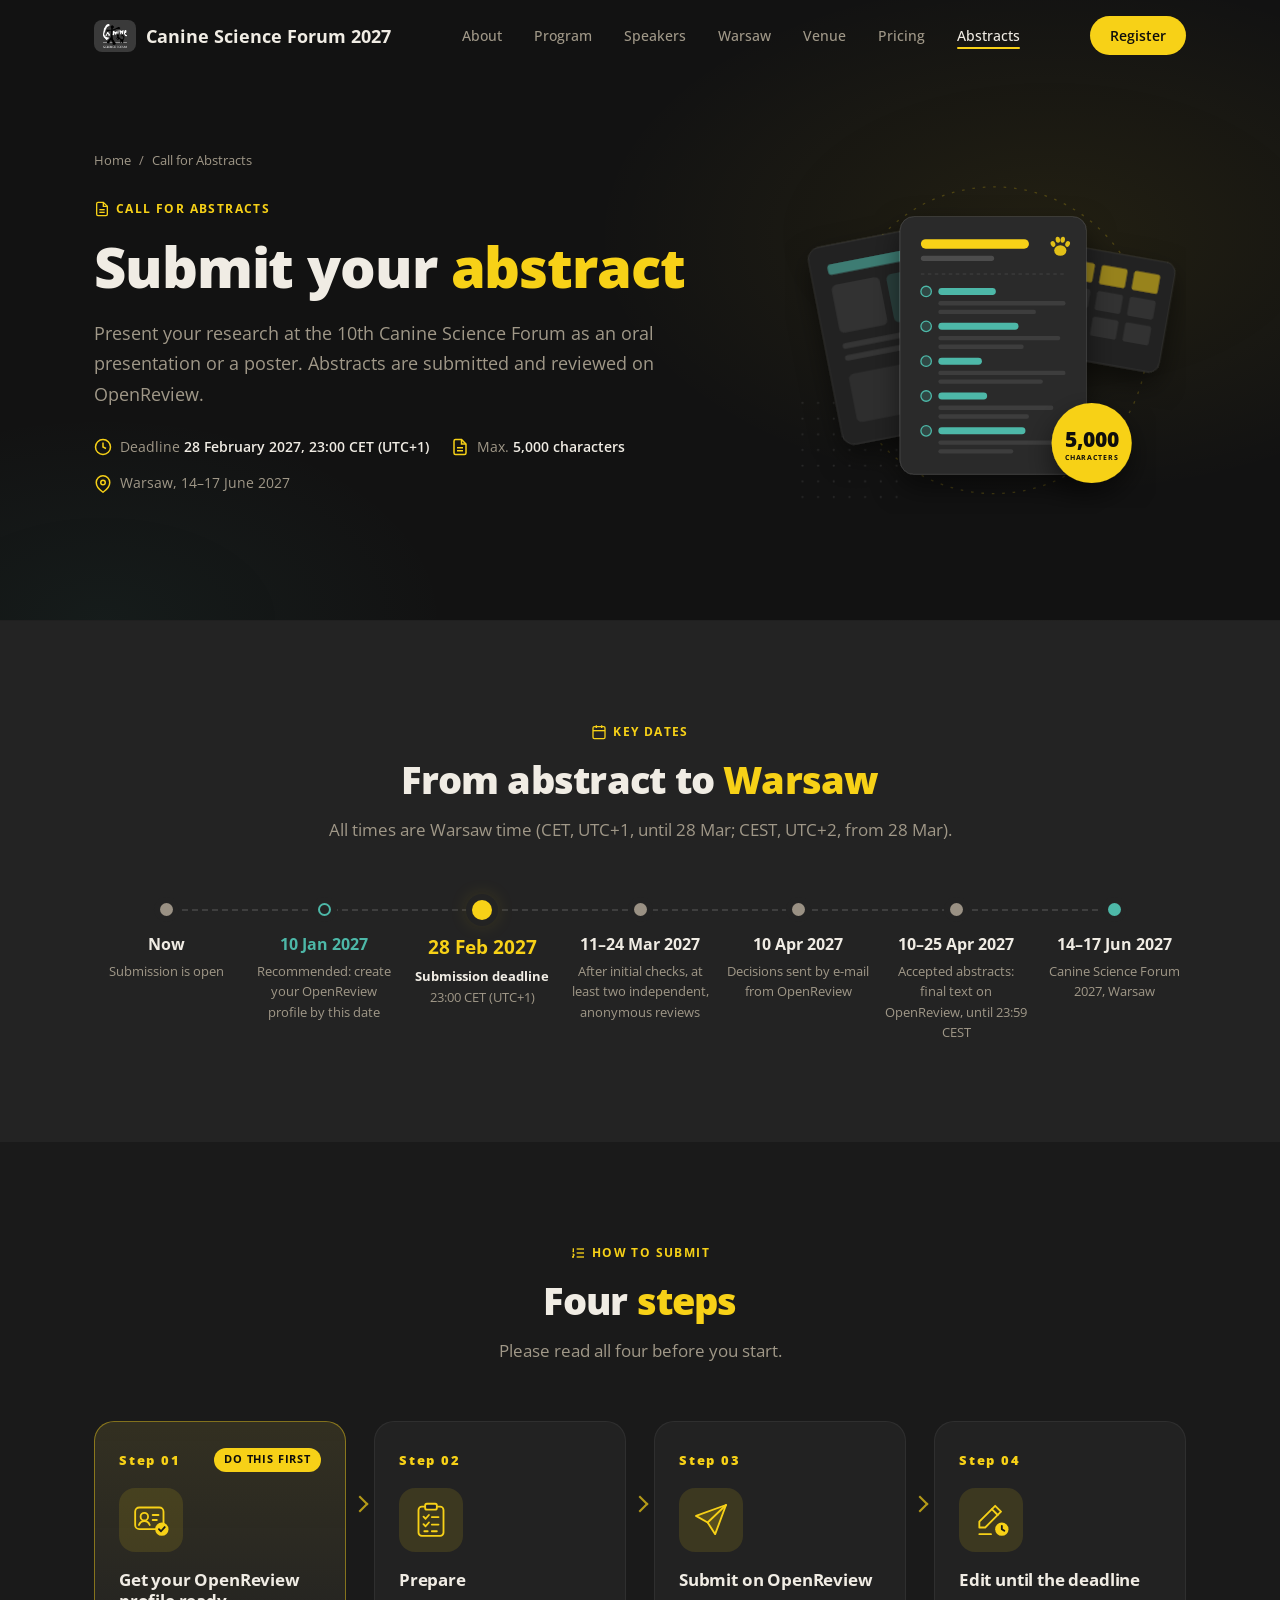
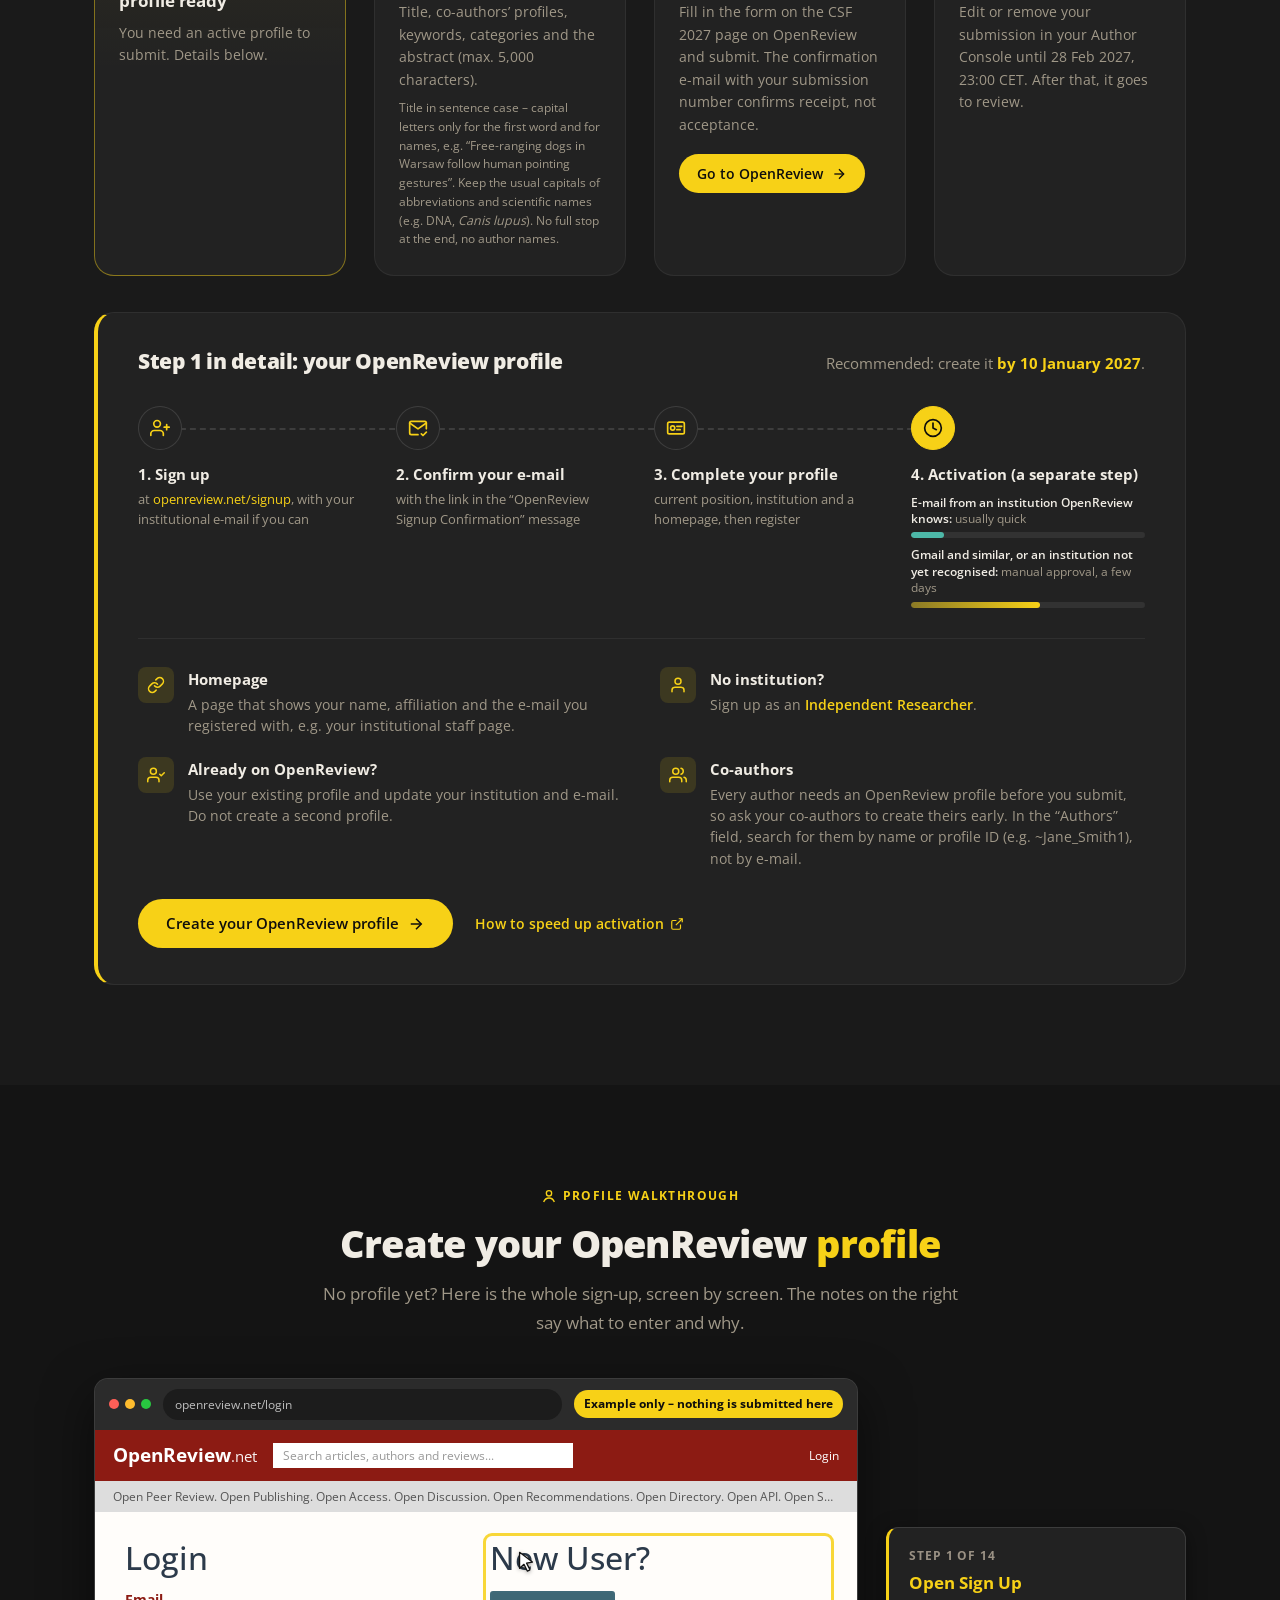
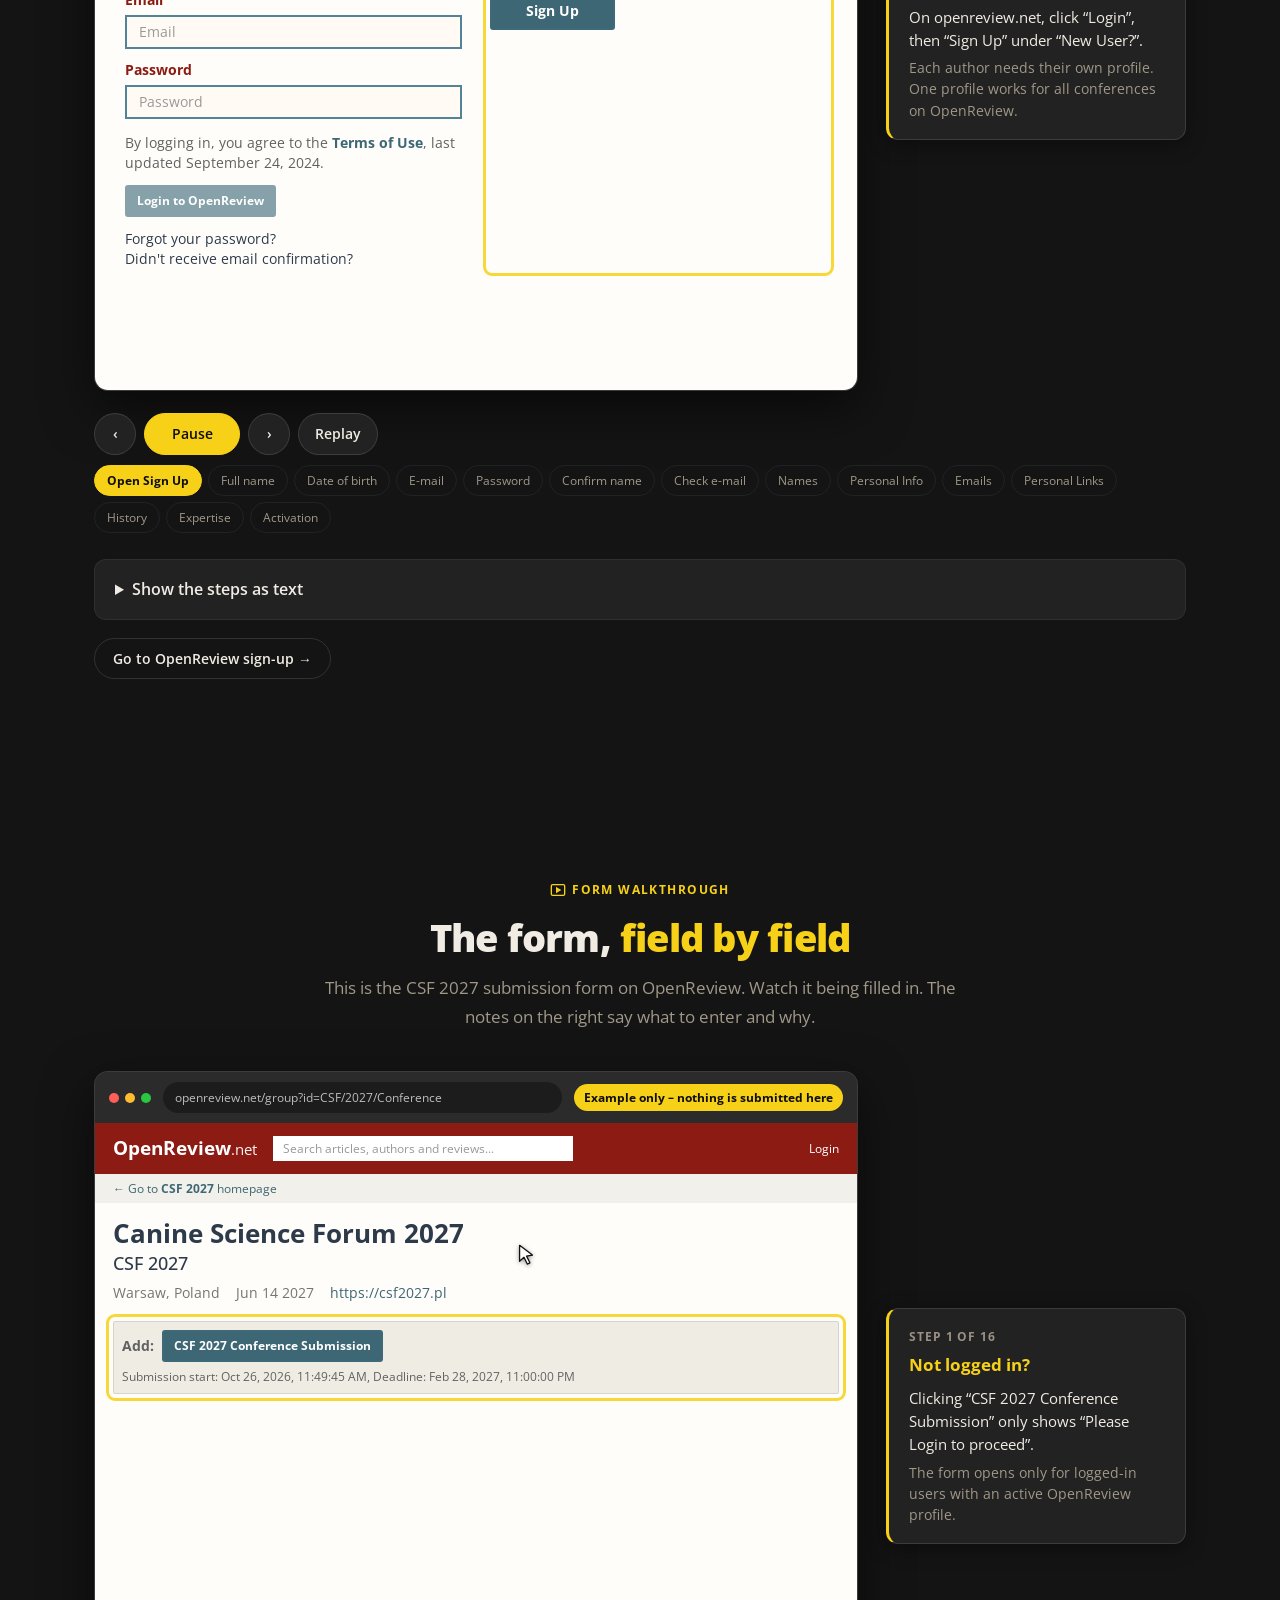
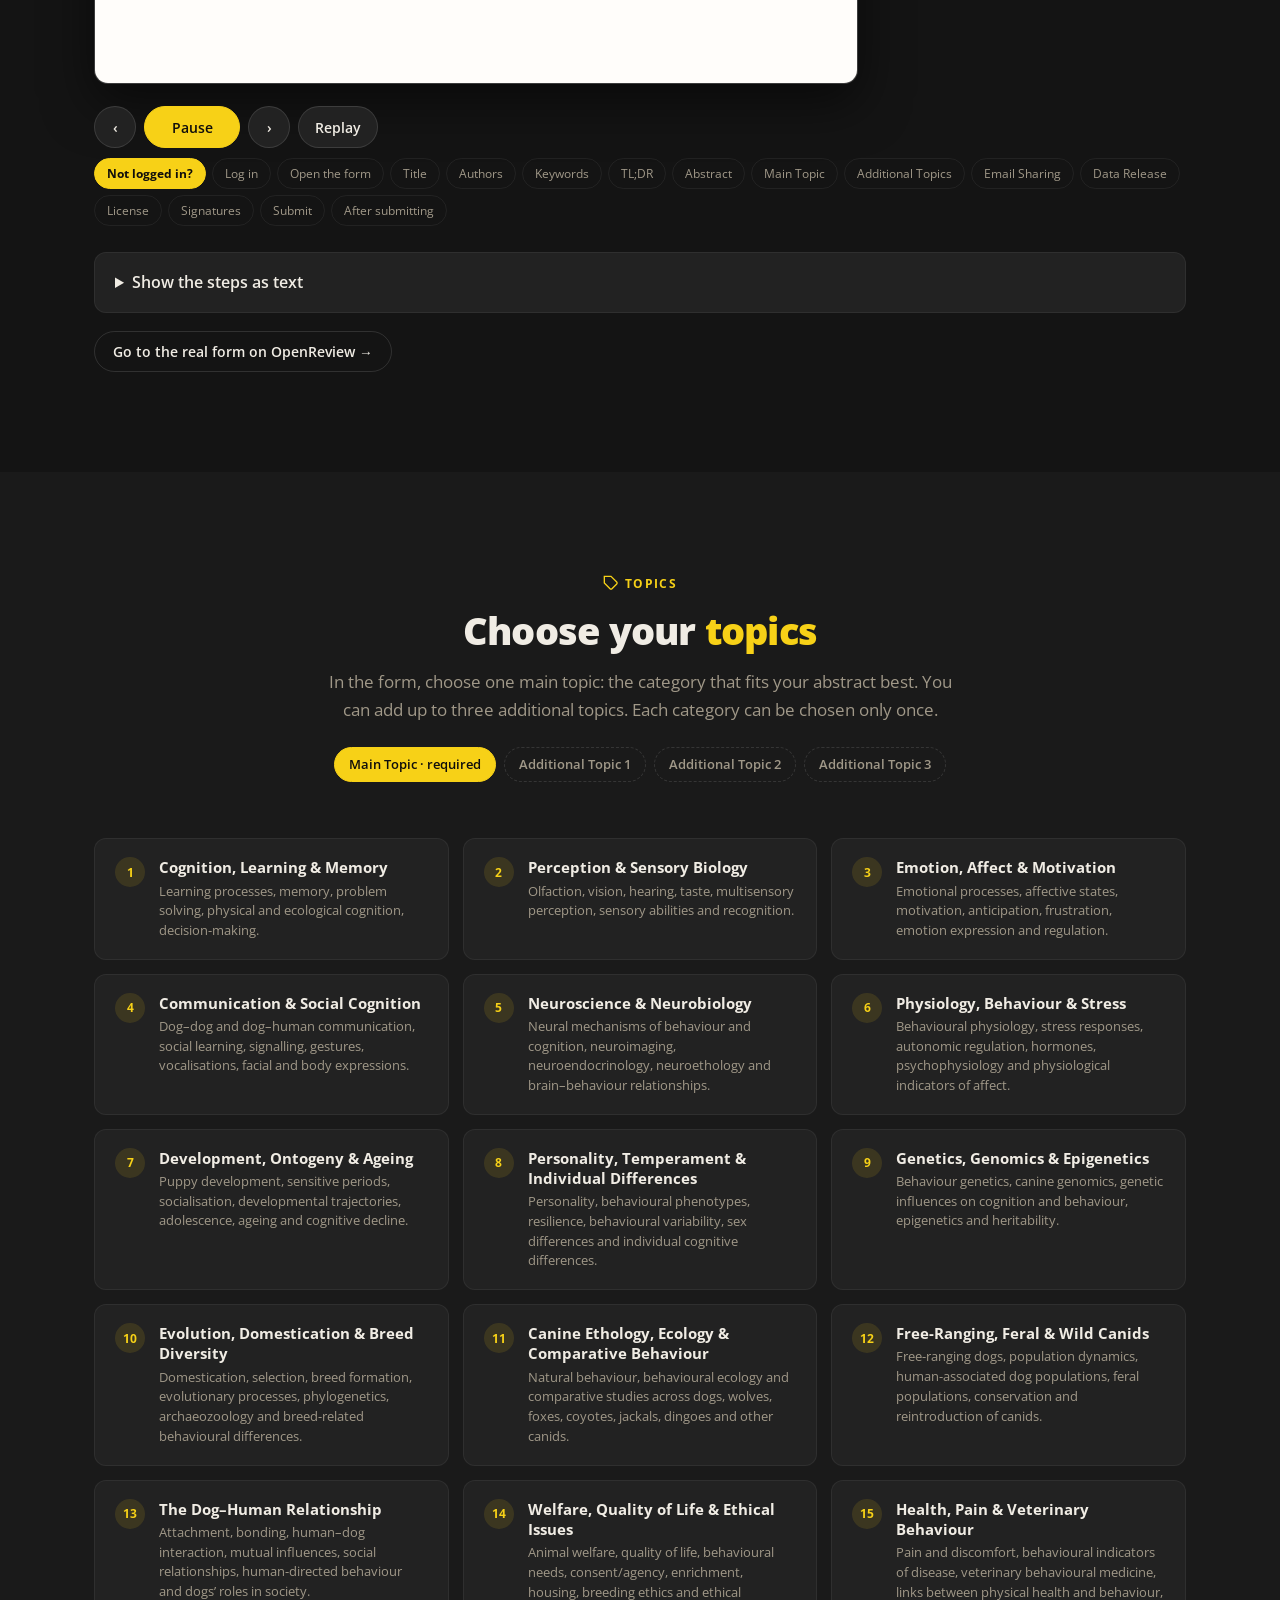
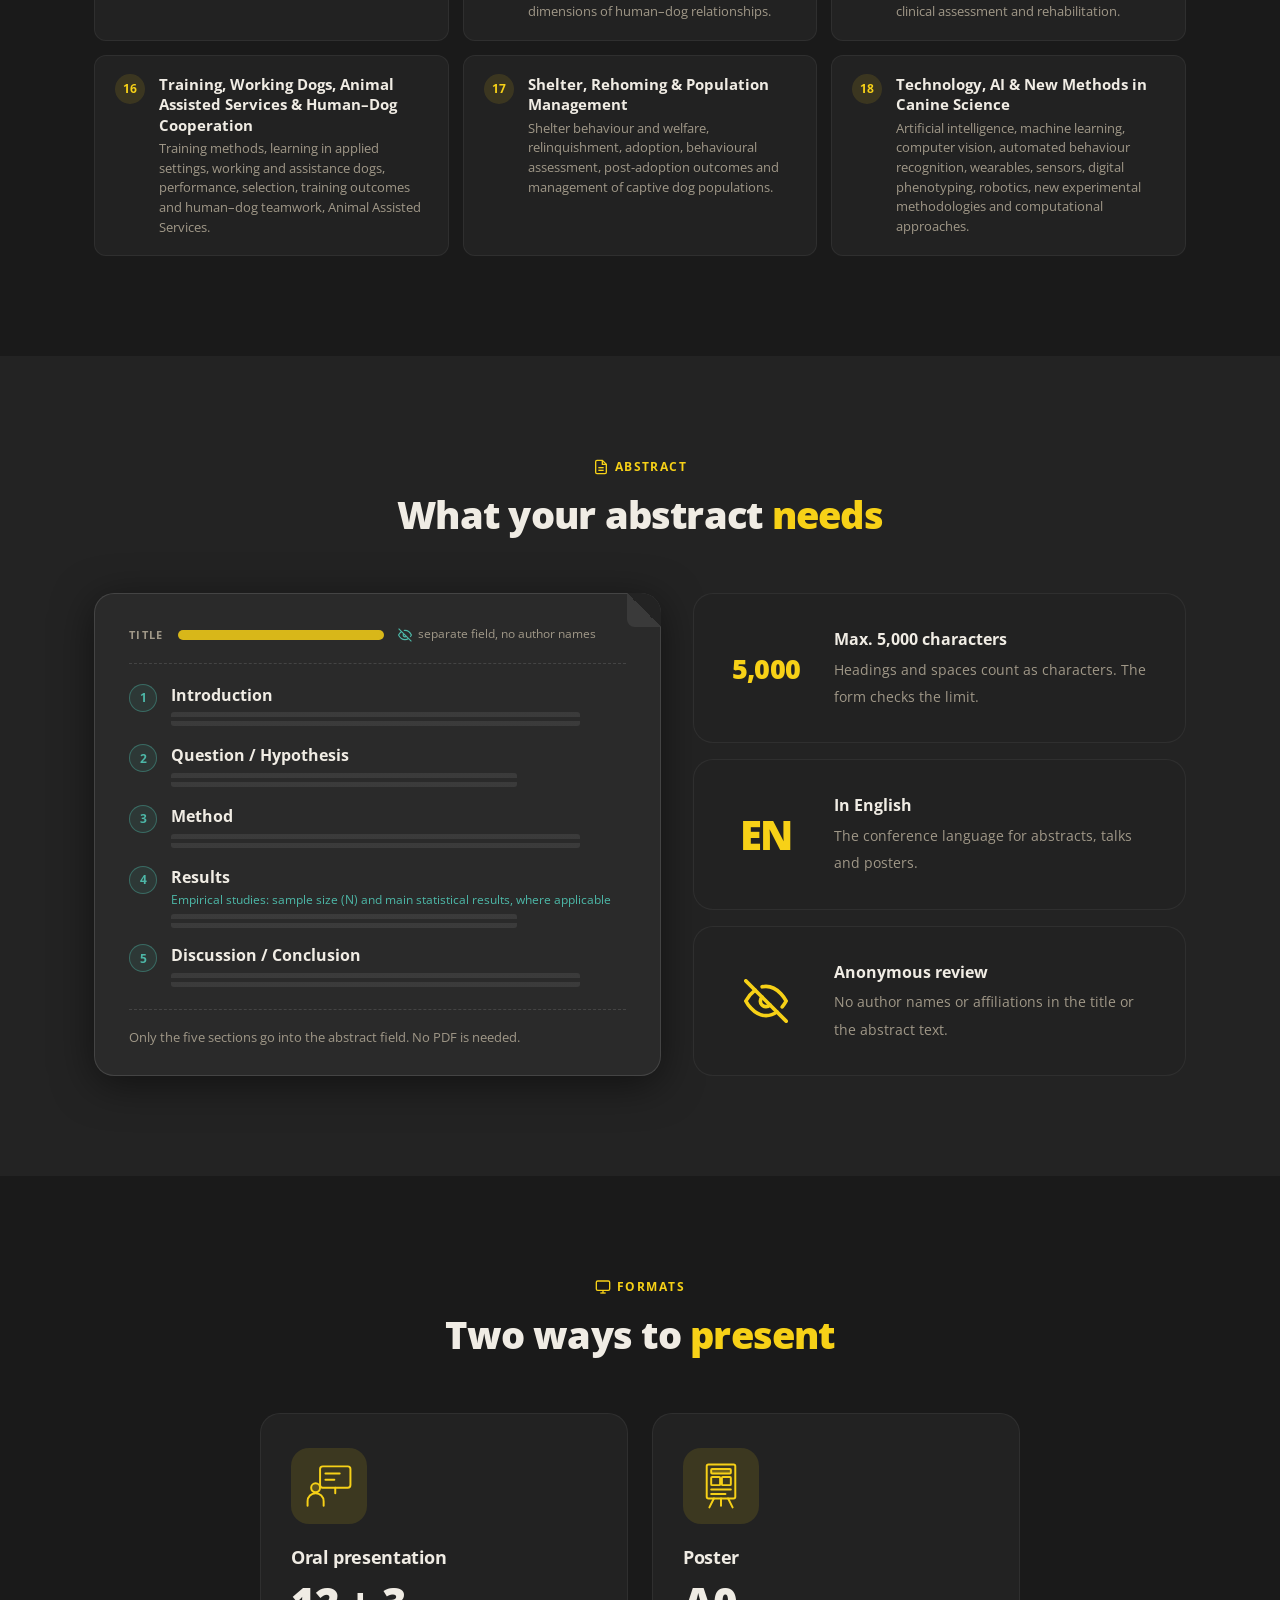
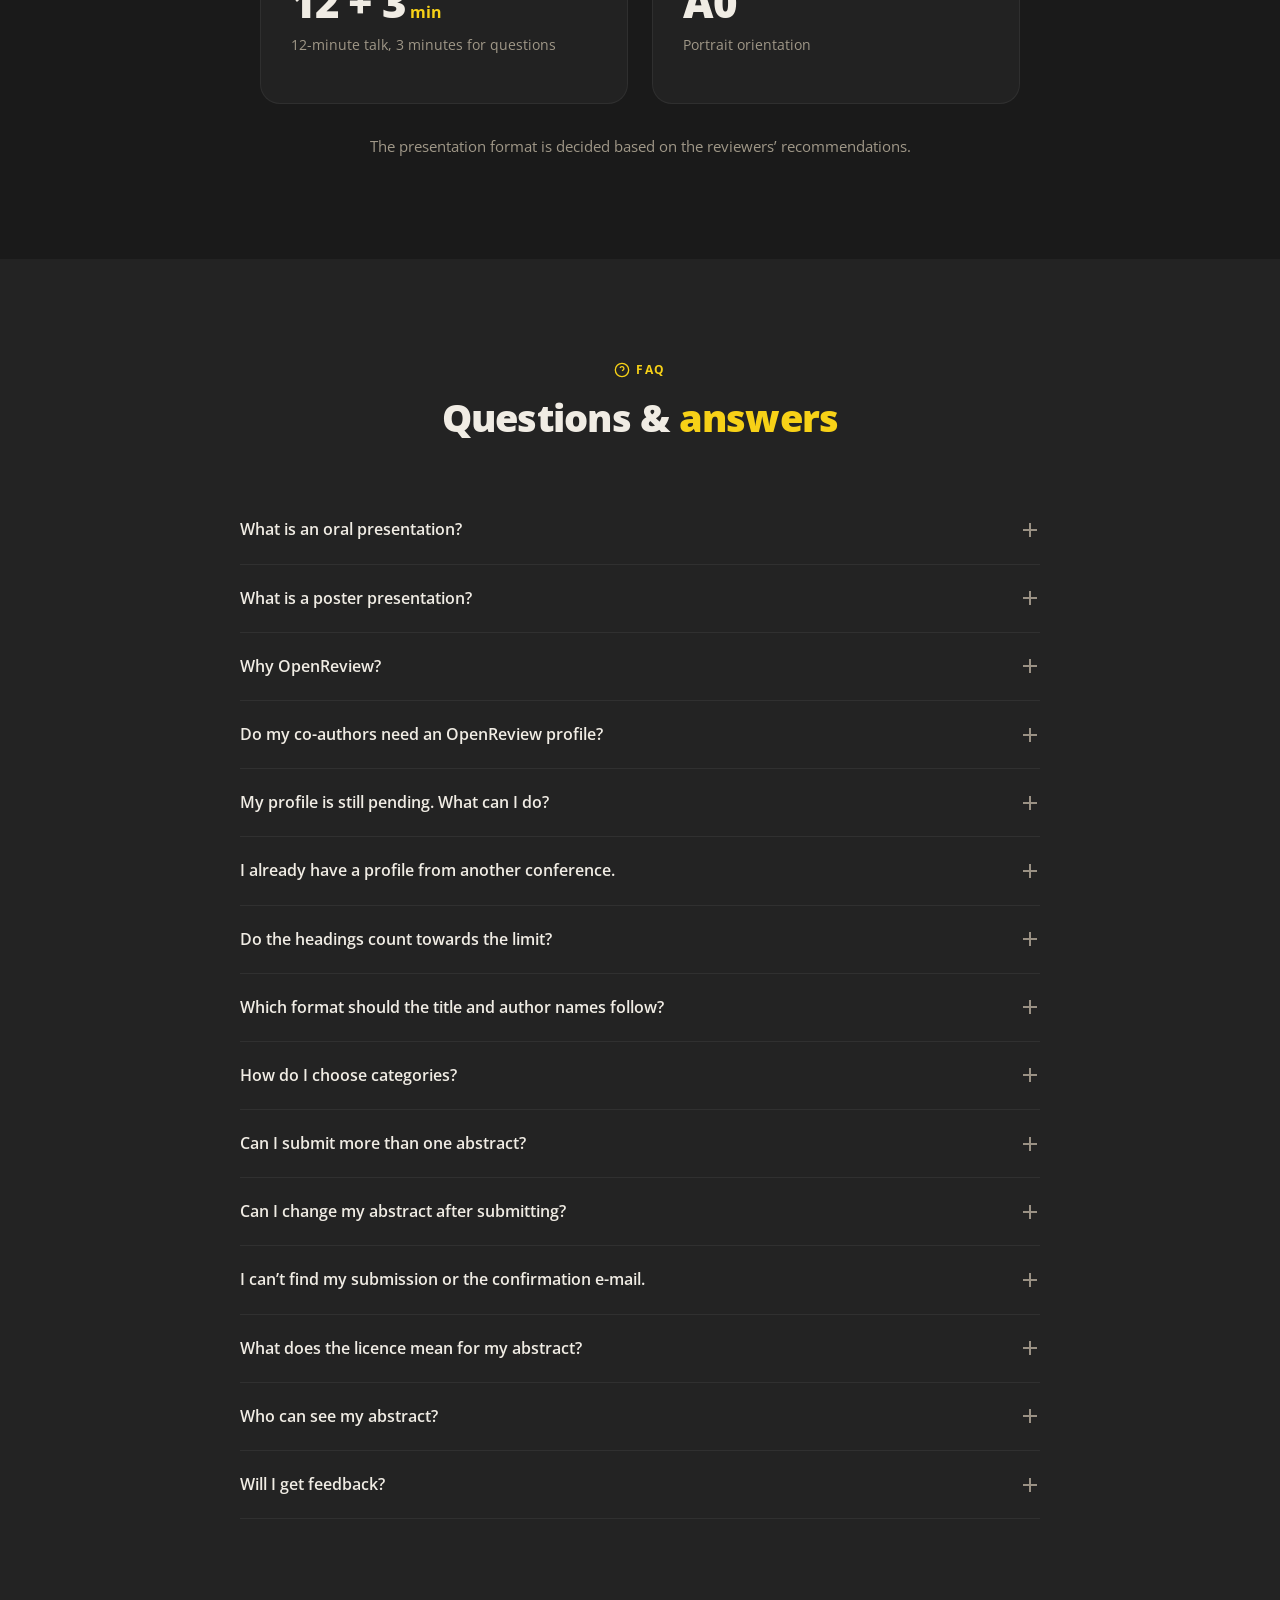
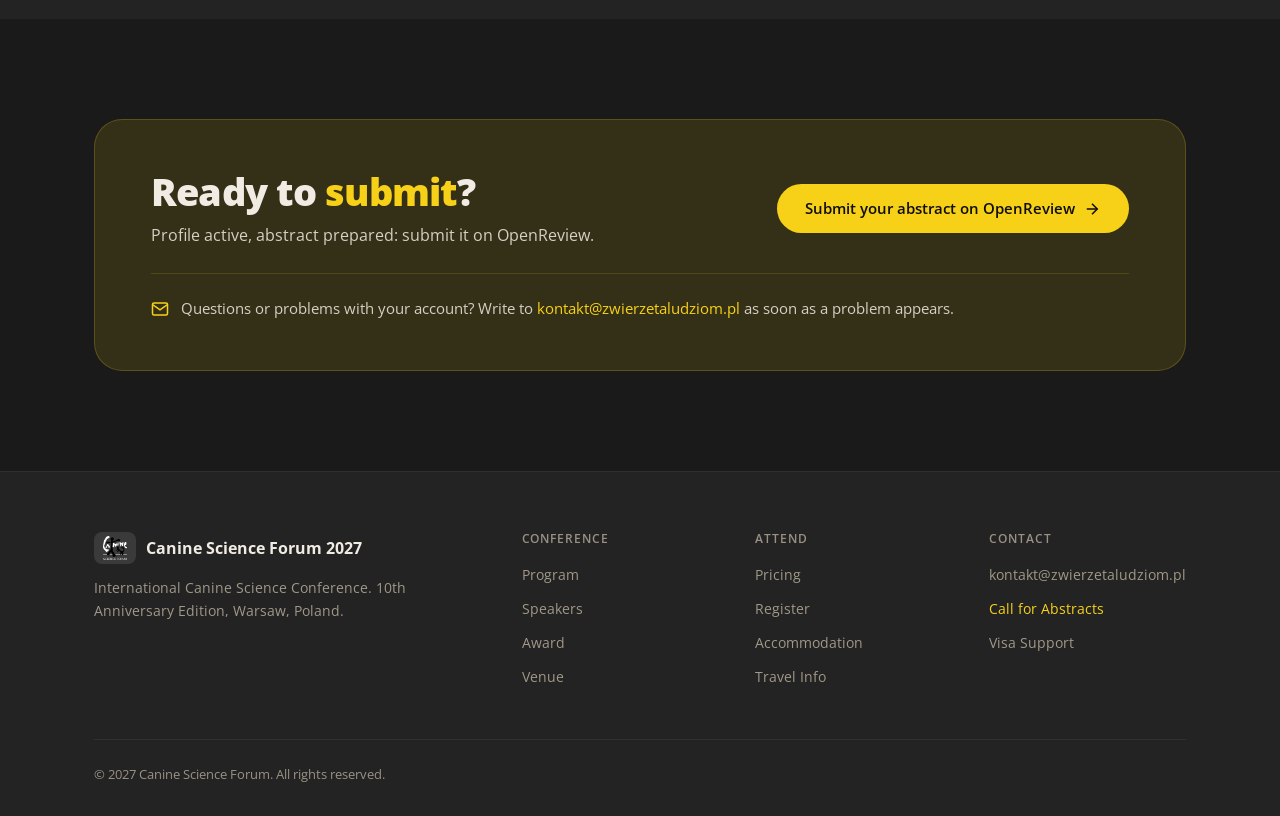
==== commit 6c2228b1: "Publish the preview of csf2027-site 8b082f6 Co-Authored-By: Claude Opus 5.5 <noreply@anthropic.com>" ====
--- a/call-for-abstracts/index.html
+++ b/call-for-abstracts/index.html
@@ -232,7 +232,7 @@
       </li>
       <li class="tl-item">
         <span class="tl-dot" aria-hidden="true"></span>
-        <time class="tl-date" datetime="2027-04-10">Sat 10 Apr 2027</time>
+        <time class="tl-date" datetime="2027-04-10">10 Apr 2027</time>
         <span class="tl-label">Decisions sent by e-mail from OpenReview</span>
       </li>
       <li class="tl-item">
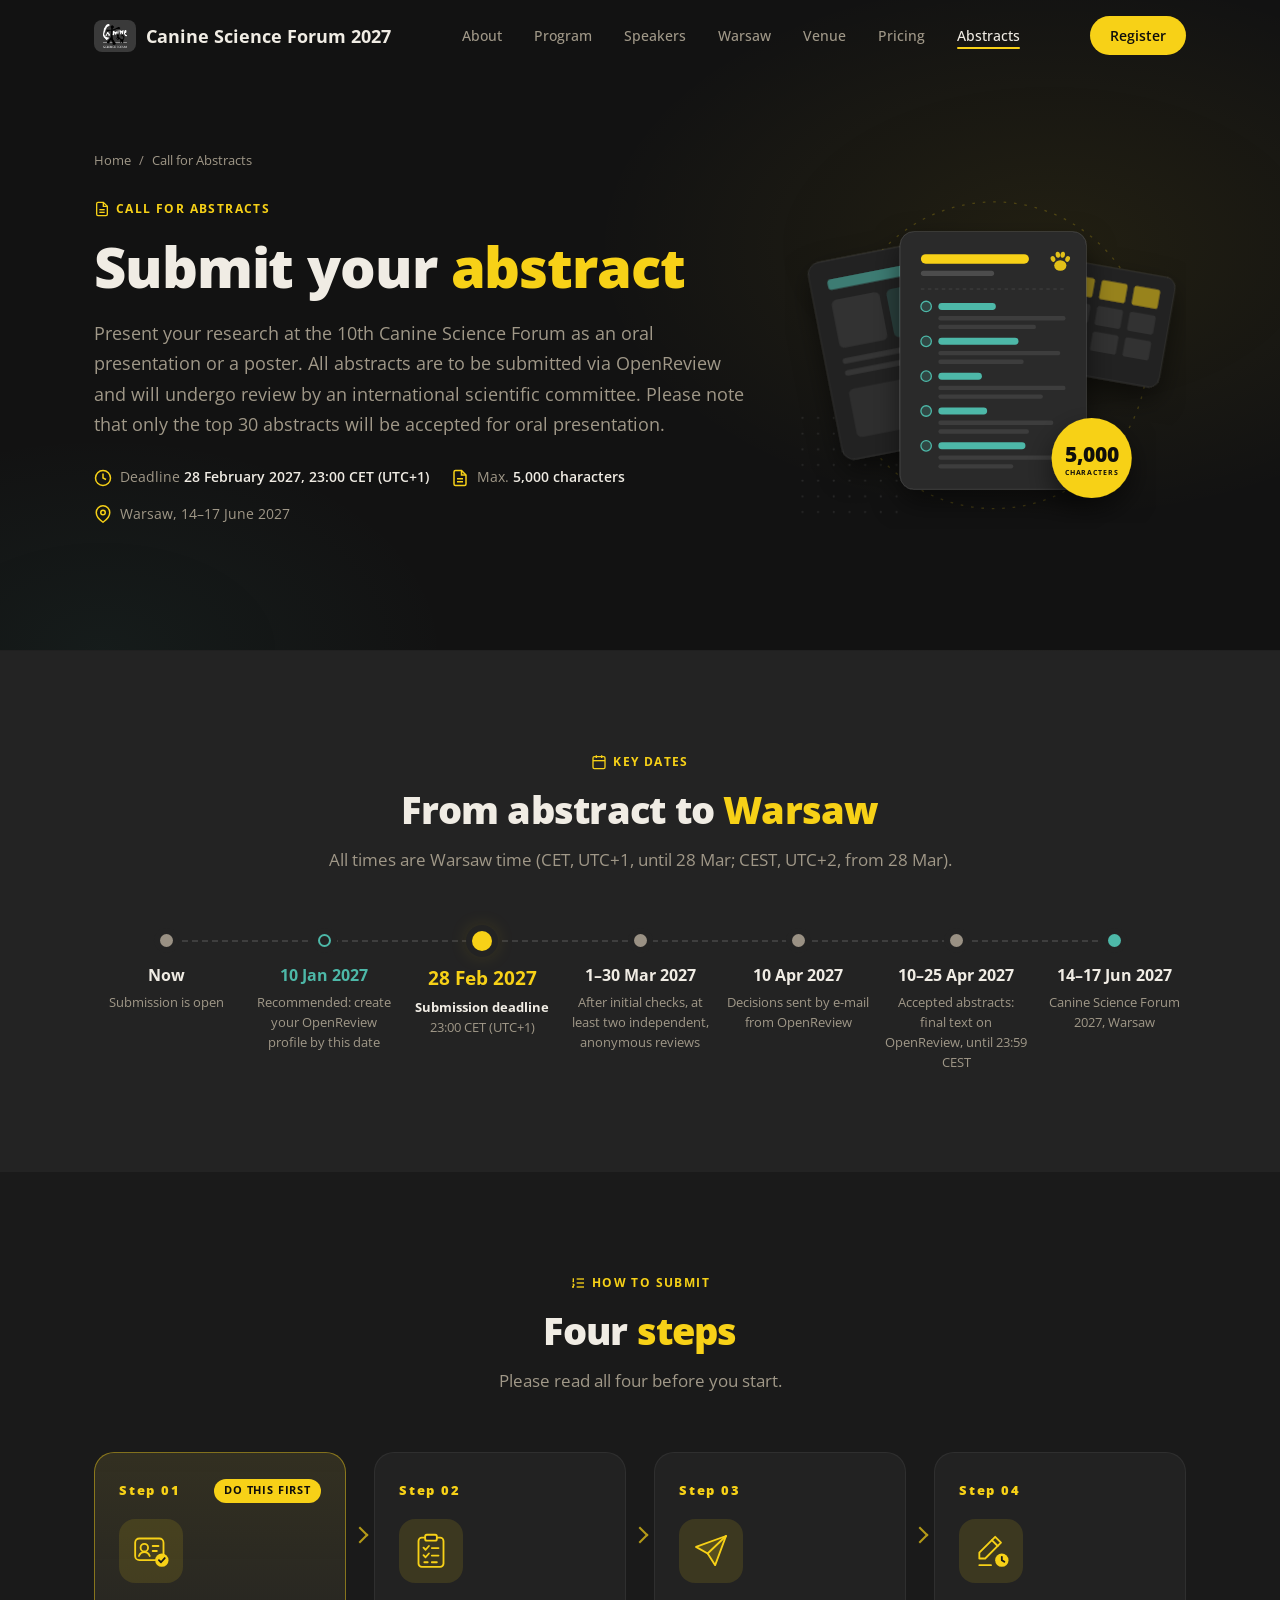
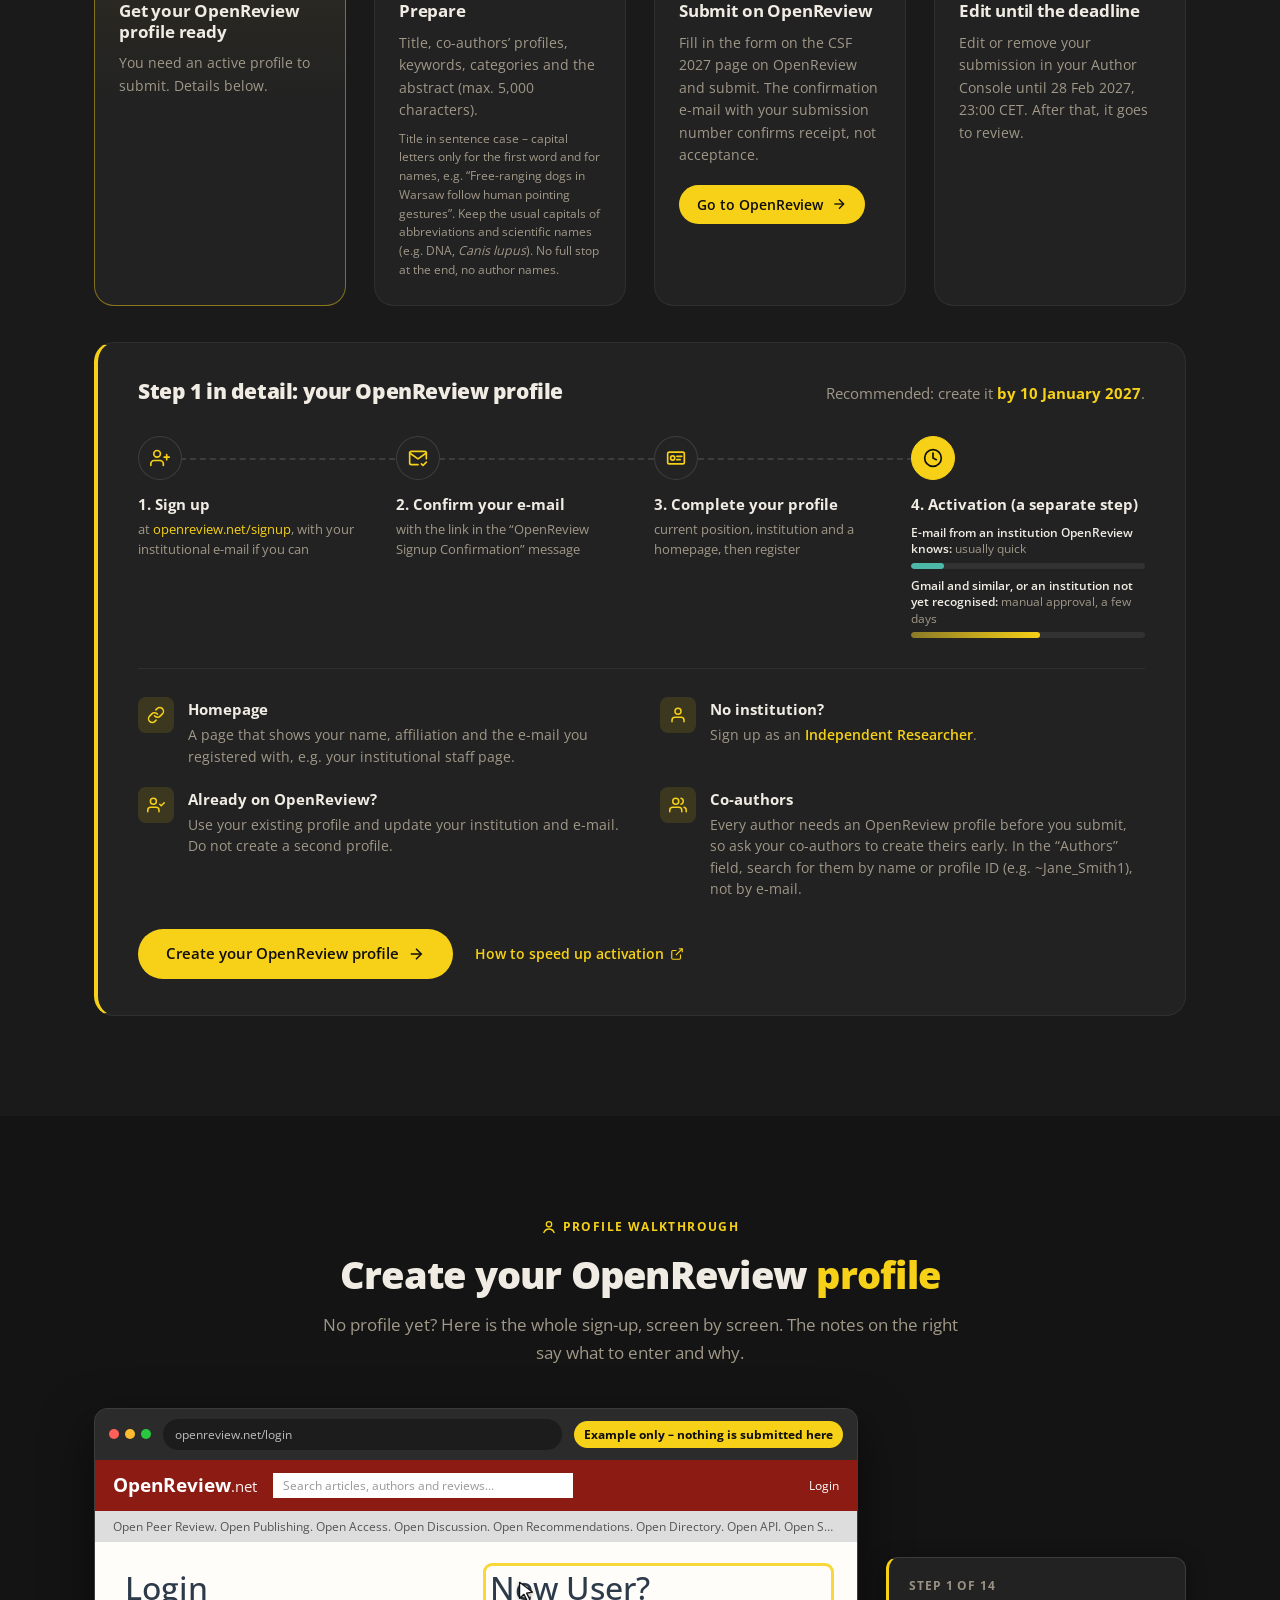
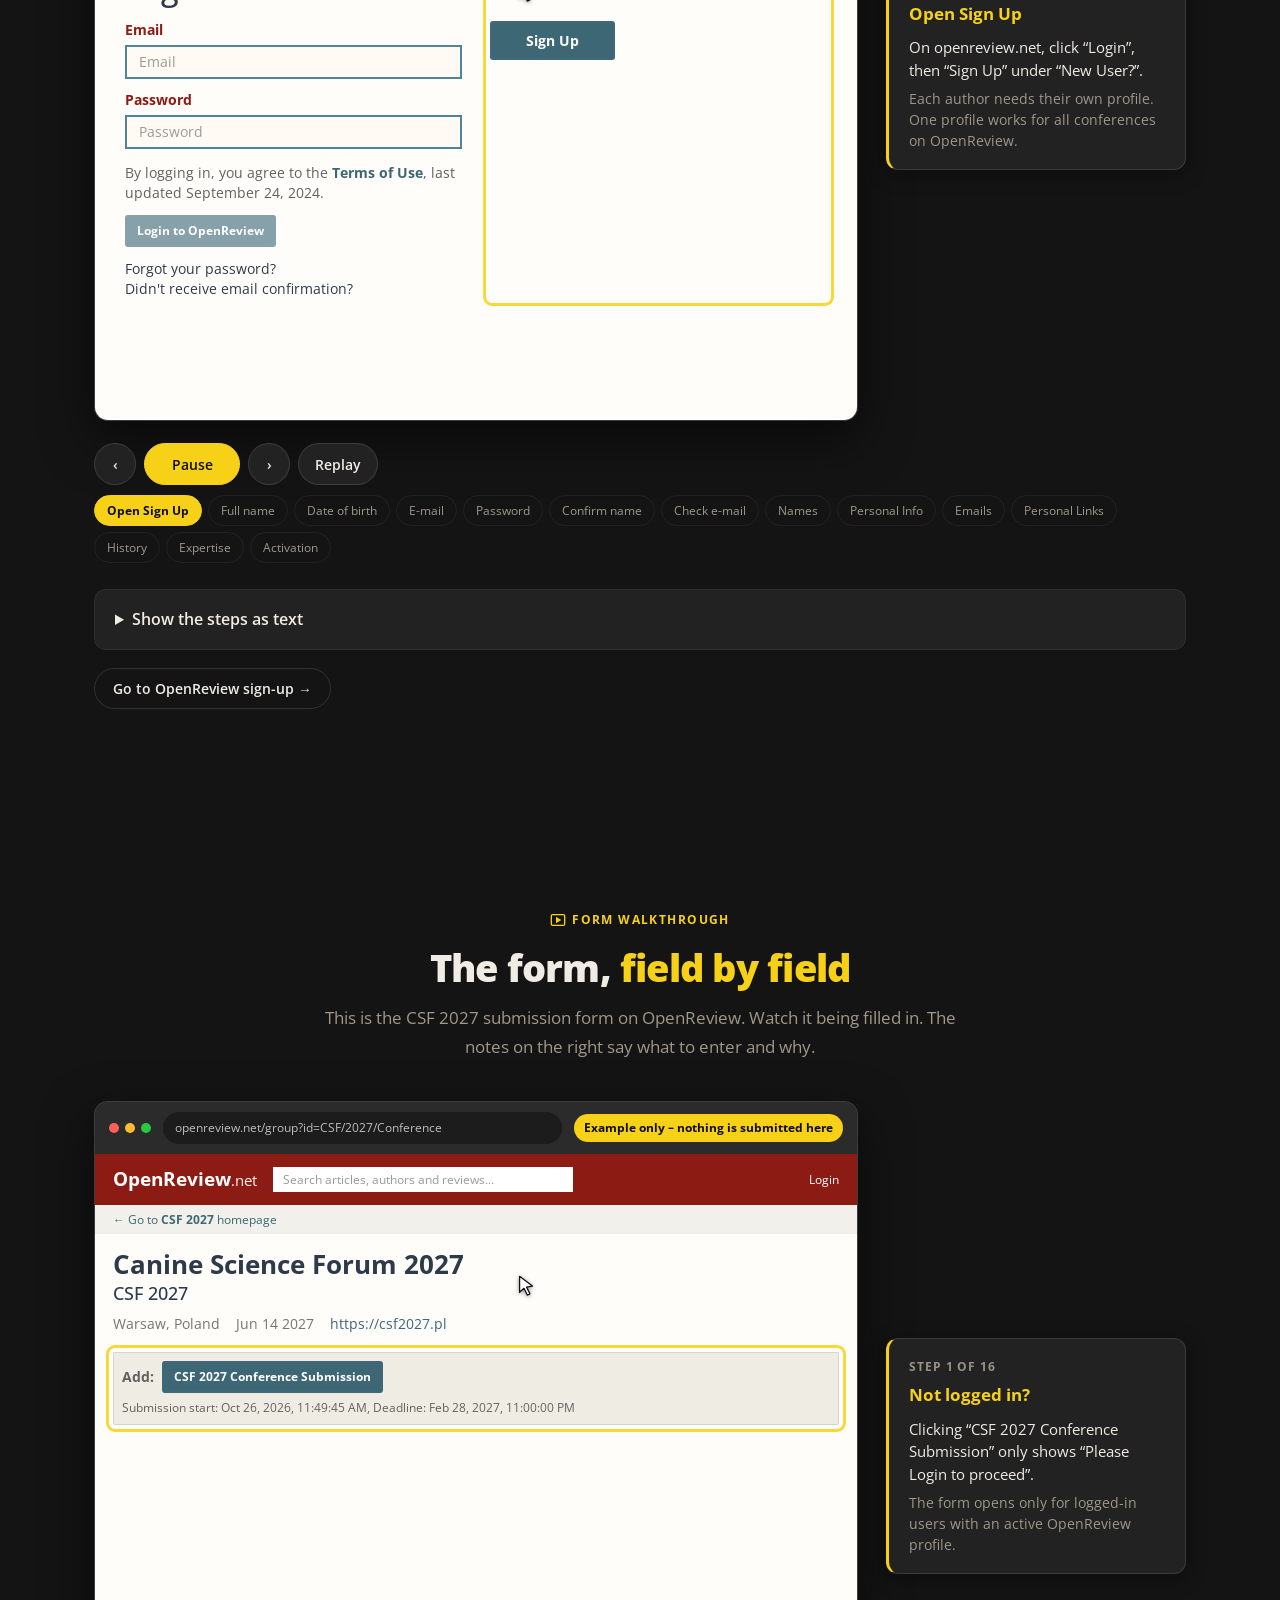
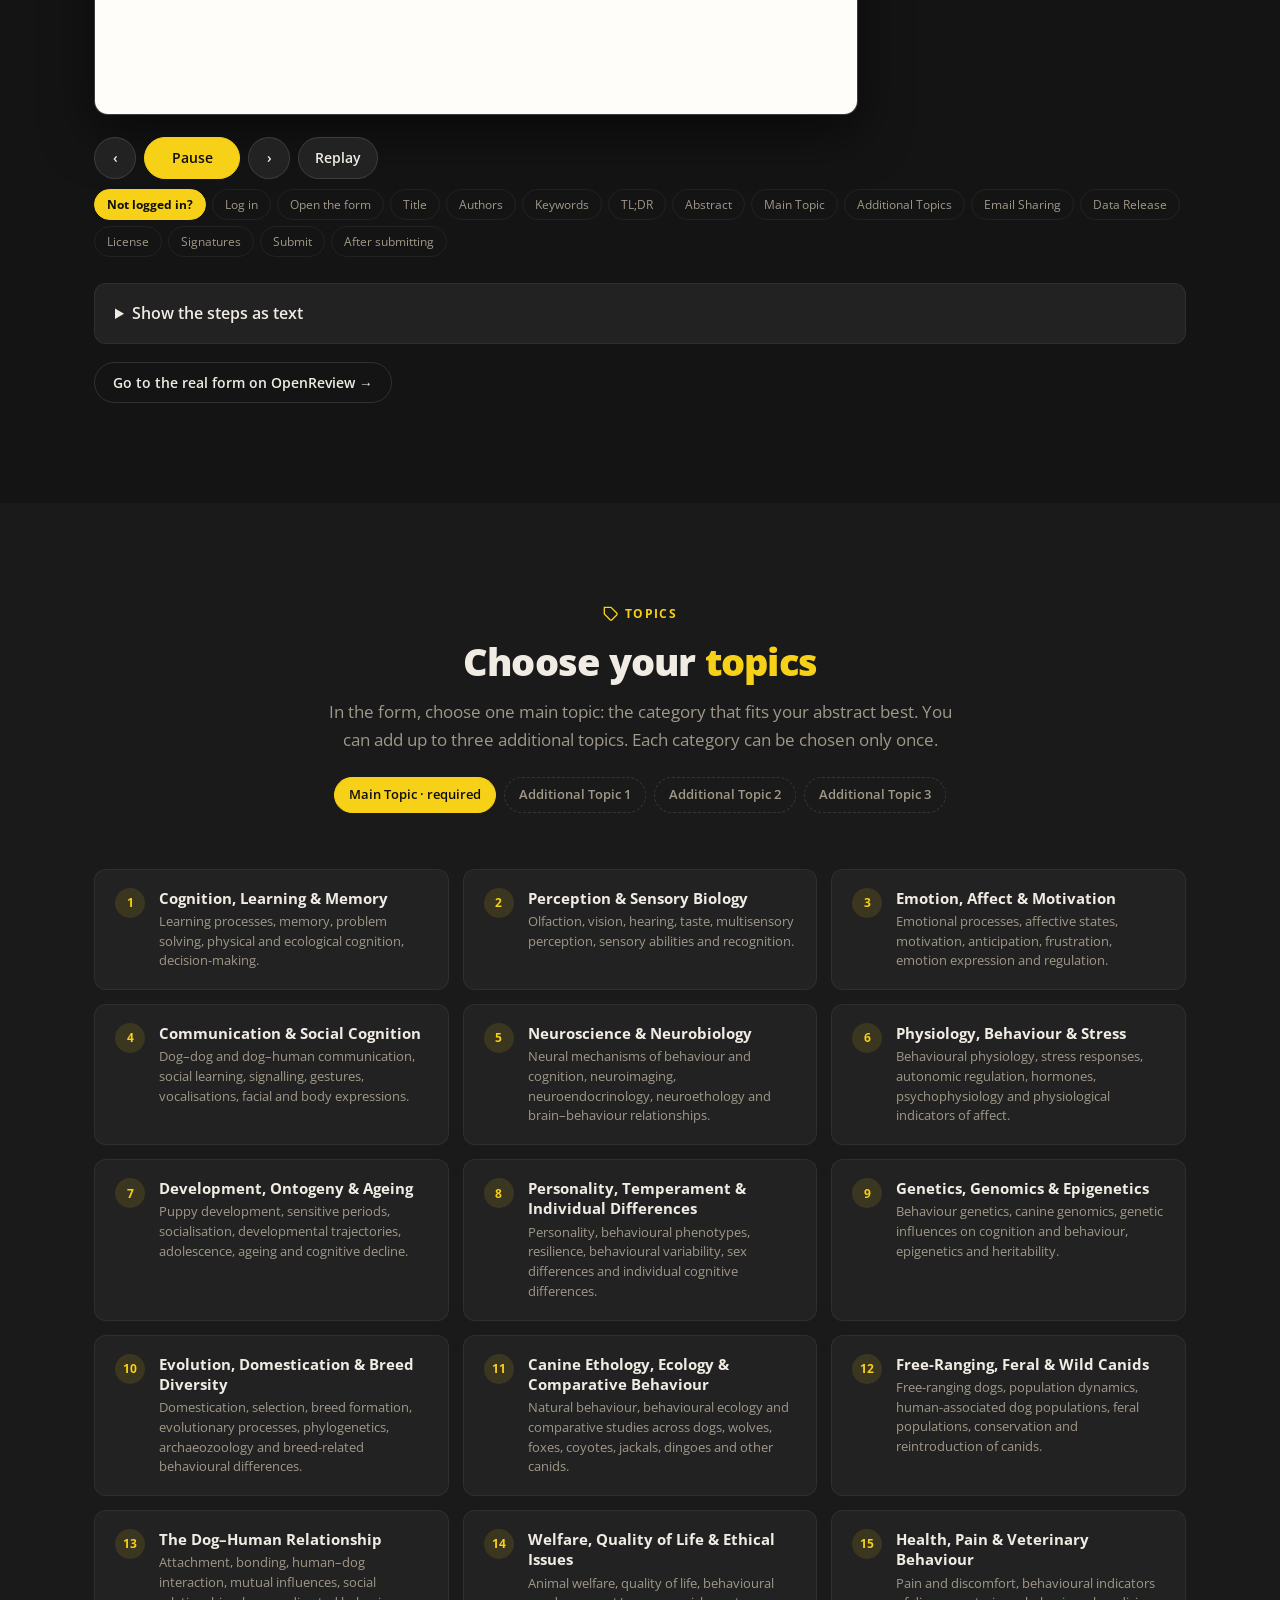
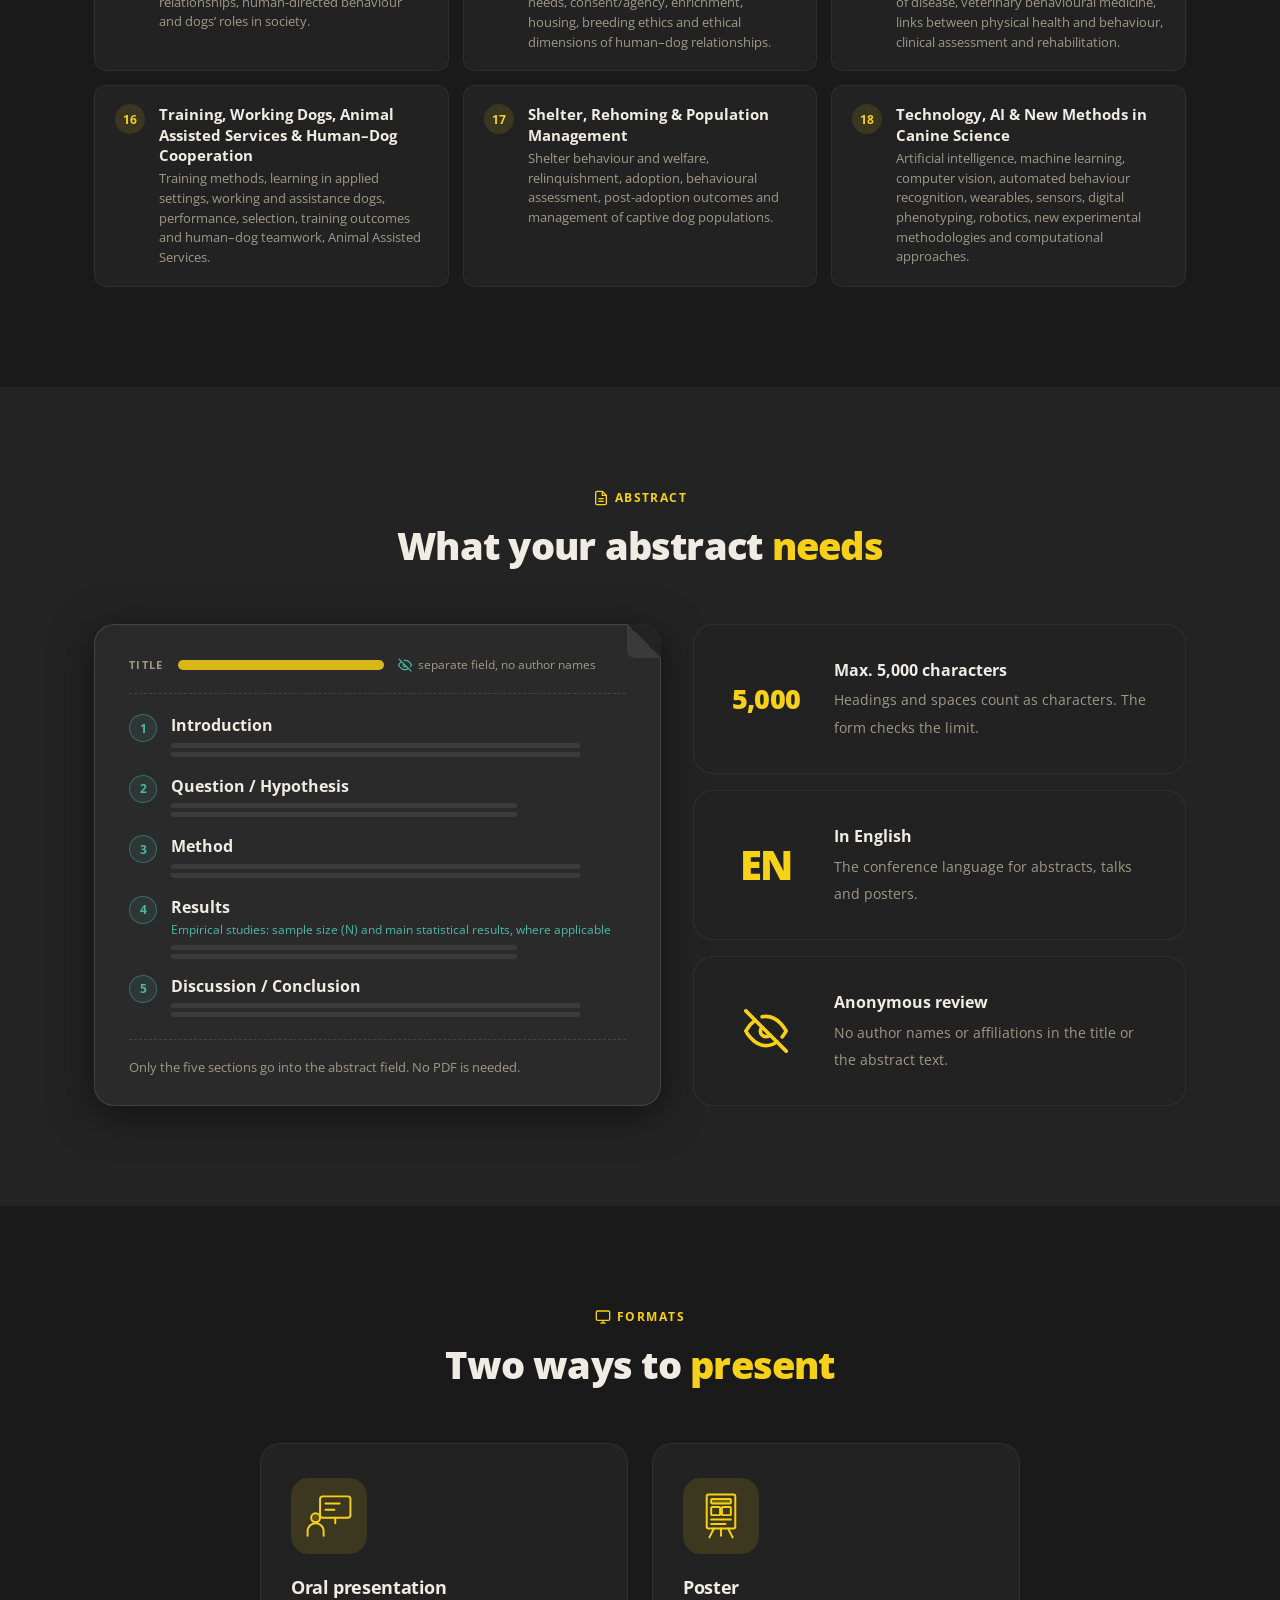
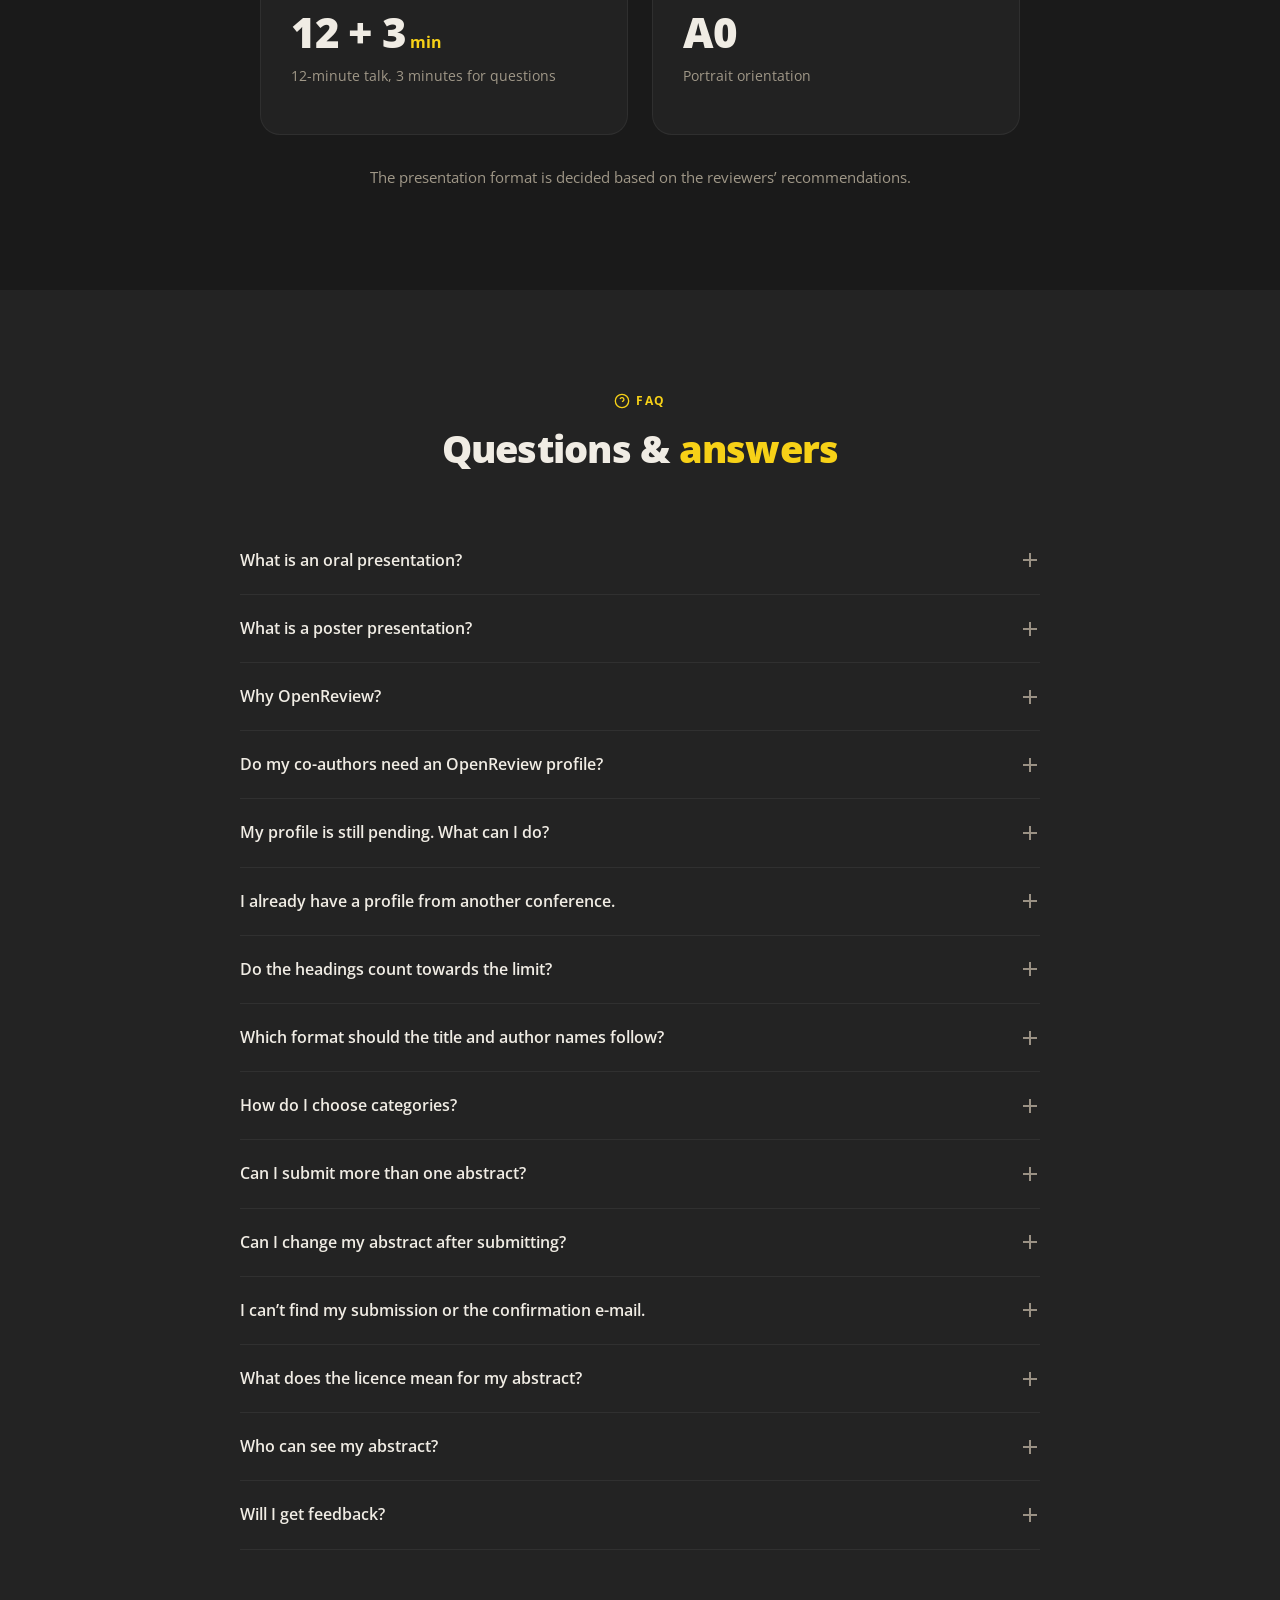
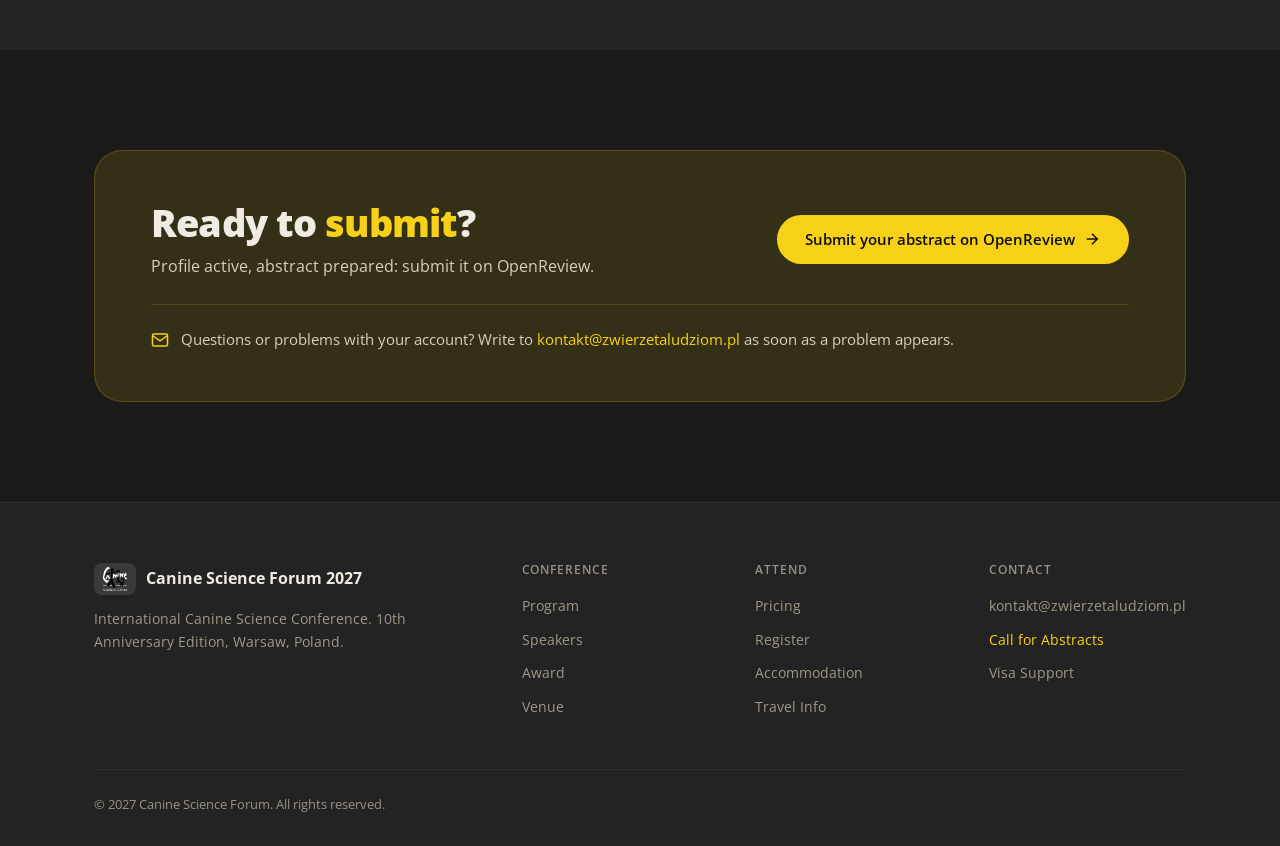
==== commit 2b1a3df0: "Publish the preview of csf2027-site bb990f9 Co-Authored-By: Claude Opus 5.5 <noreply@anthropic.com>" ====
--- a/call-for-abstracts/index.html
+++ b/call-for-abstracts/index.html
@@ -76,7 +76,7 @@
         Call for Abstracts
       </div>
       <h1>Submit your <span class="accent">abstract</span></h1>
-      <p class="hero-subtitle">Present your research at the 10th Canine Science Forum as an oral presentation or a poster. Abstracts are submitted and reviewed on OpenReview.</p>
+      <p class="hero-subtitle">Present your research at the 10th Canine Science Forum as an oral presentation or a poster. All abstracts are to be submitted via OpenReview and will undergo review by an international scientific committee. Please note that only the top 30 abstracts will be accepted for oral presentation.</p>
       <ul class="hero-meta">
         <li>
           <svg viewBox="0 0 24 24" fill="none" stroke="currentColor" stroke-width="2" aria-hidden="true"><circle cx="12" cy="12" r="10"/><polyline points="12 6 12 12 16 14"/></svg>
@@ -227,7 +227,7 @@
       </li>
       <li class="tl-item">
         <span class="tl-dot" aria-hidden="true"></span>
-        <time class="tl-date" datetime="2027-03-11">11–24 Mar 2027</time>
+        <time class="tl-date" datetime="2027-03-01">1–30 Mar 2027</time>
         <span class="tl-label">After initial checks, at least two independent, anonymous reviews</span>
       </li>
       <li class="tl-item">
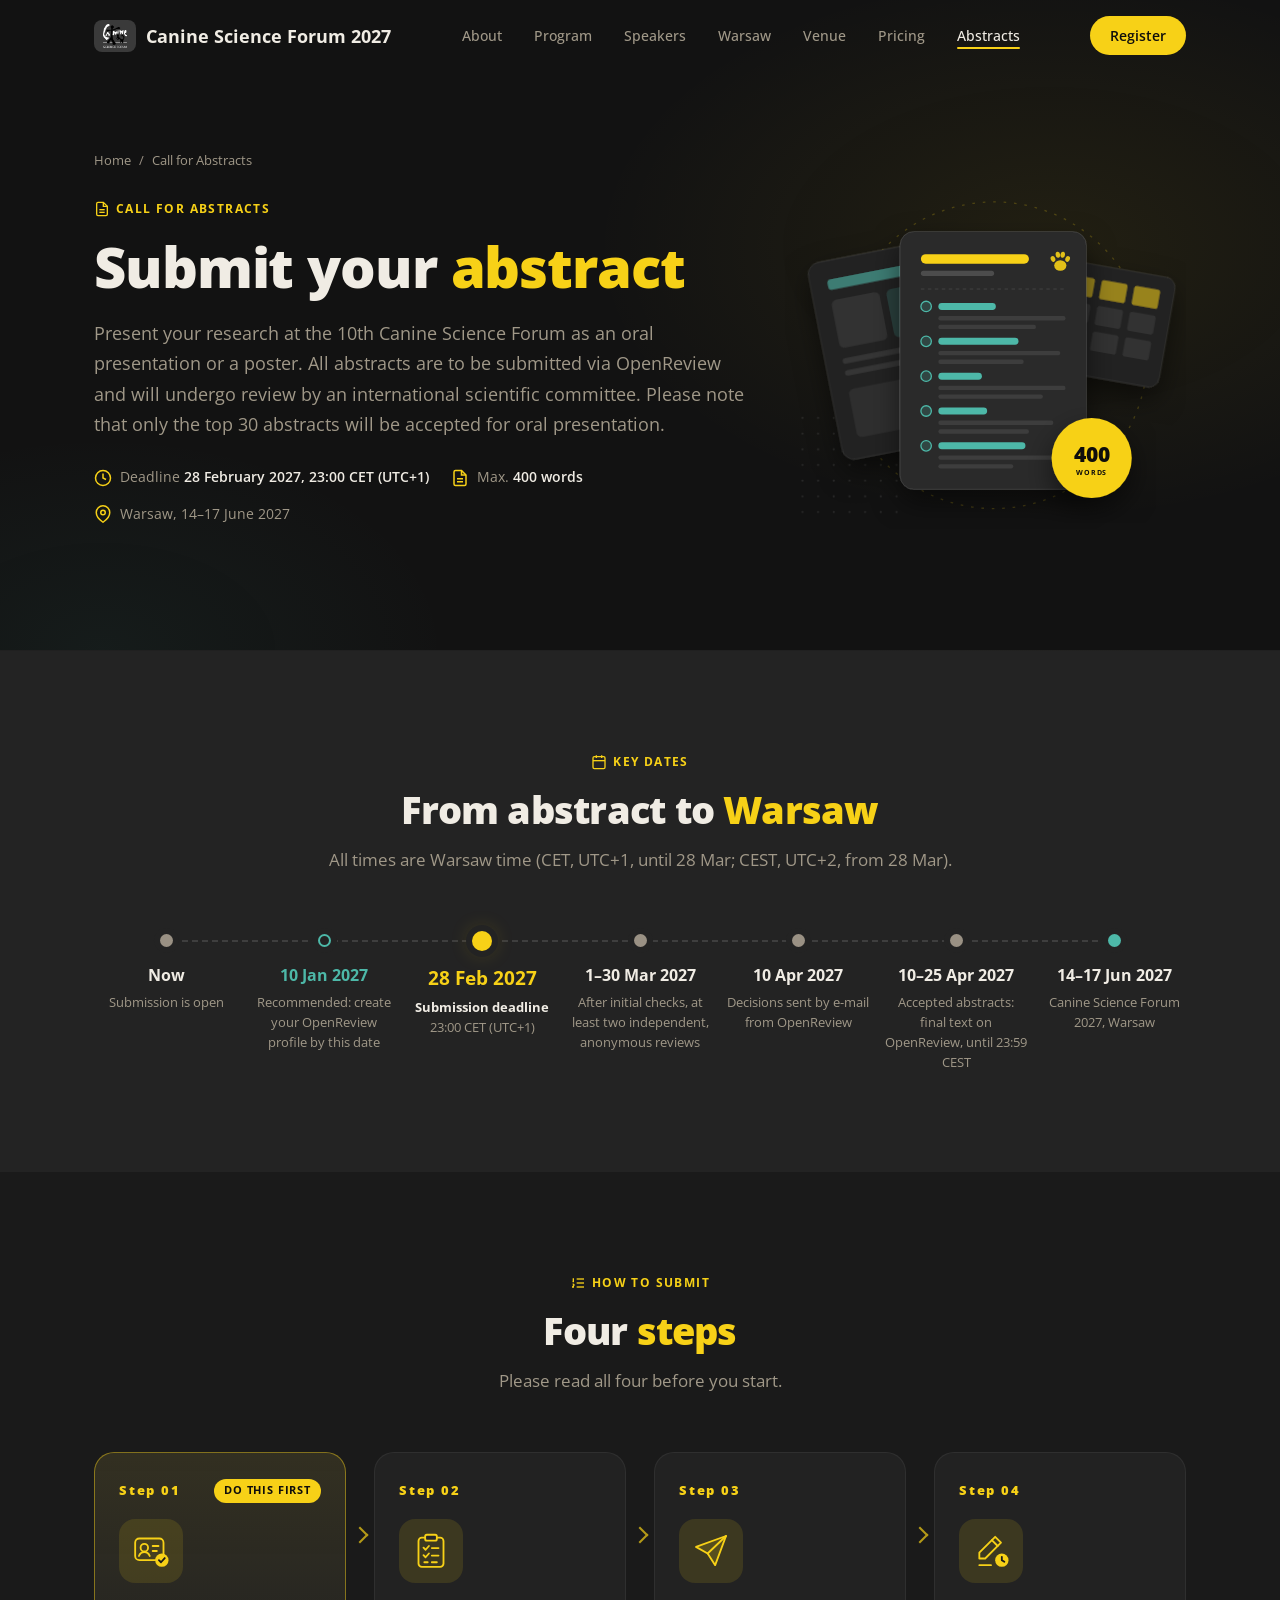
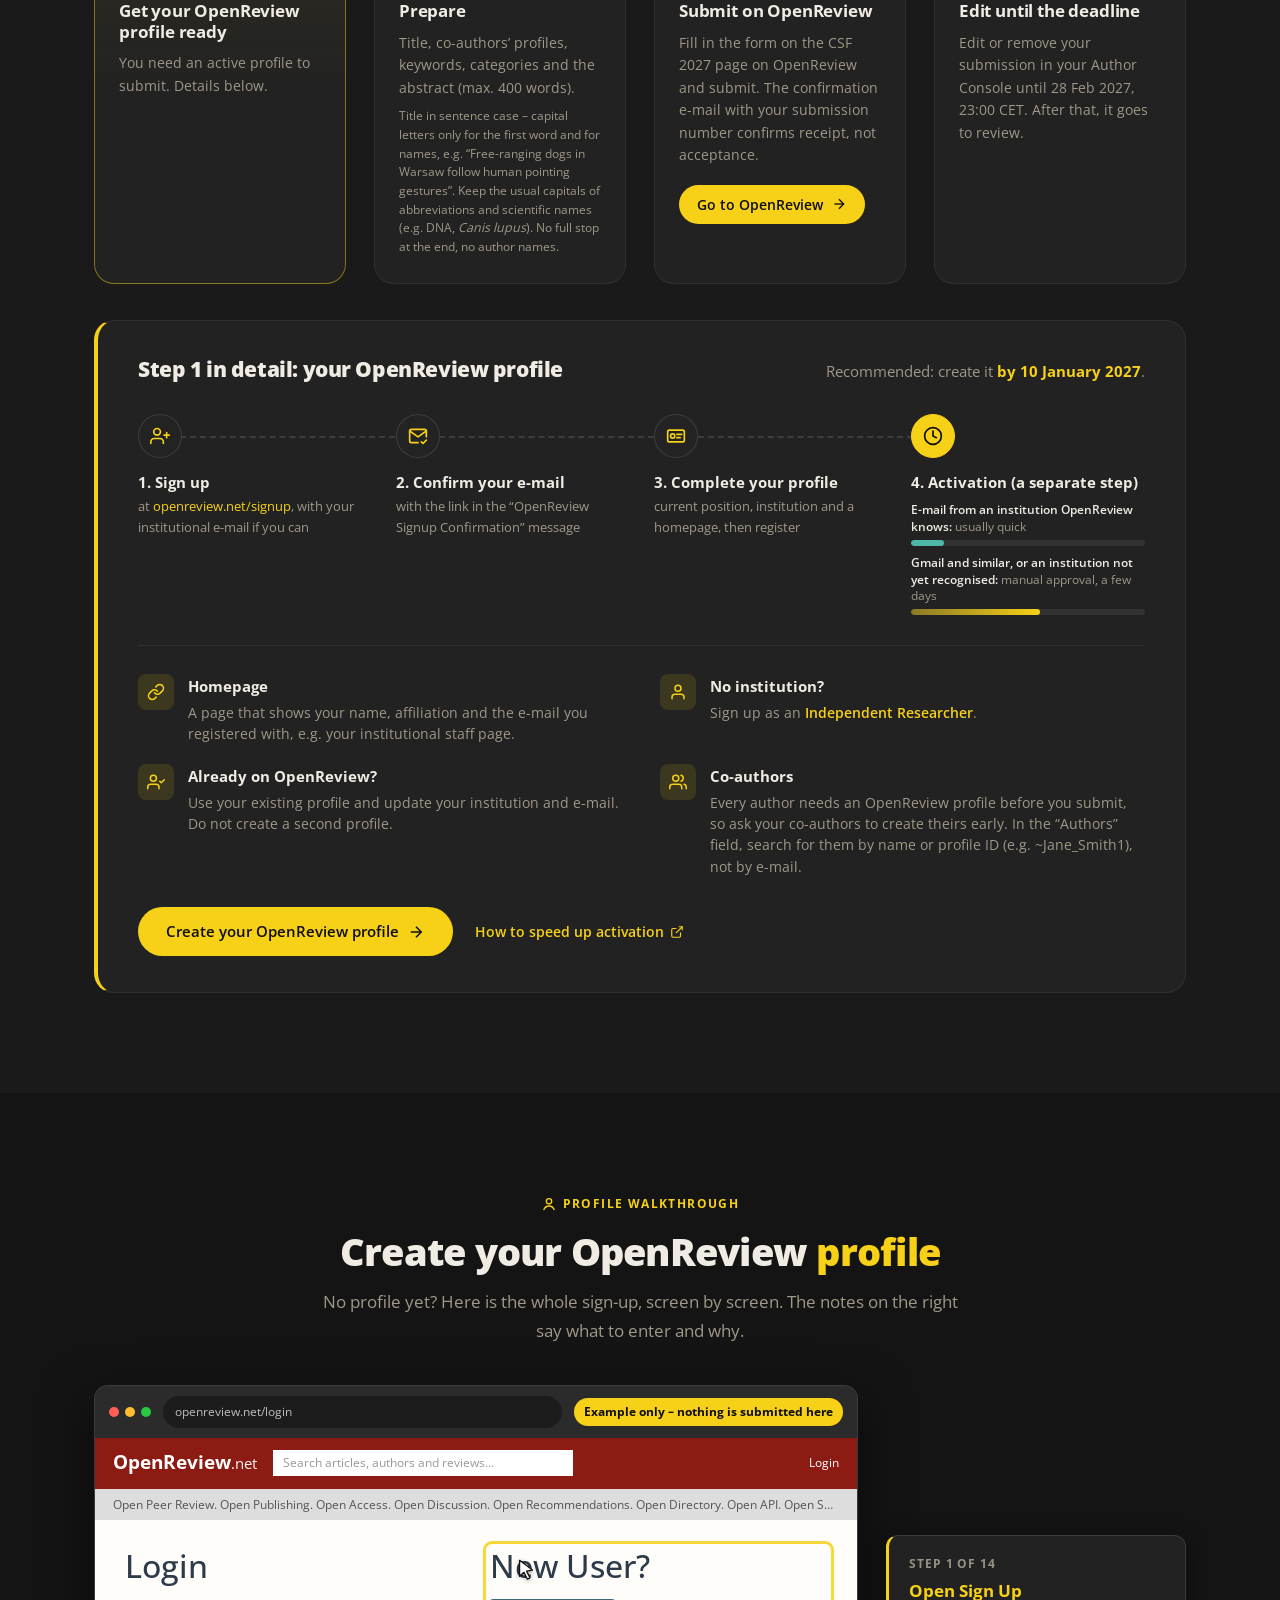
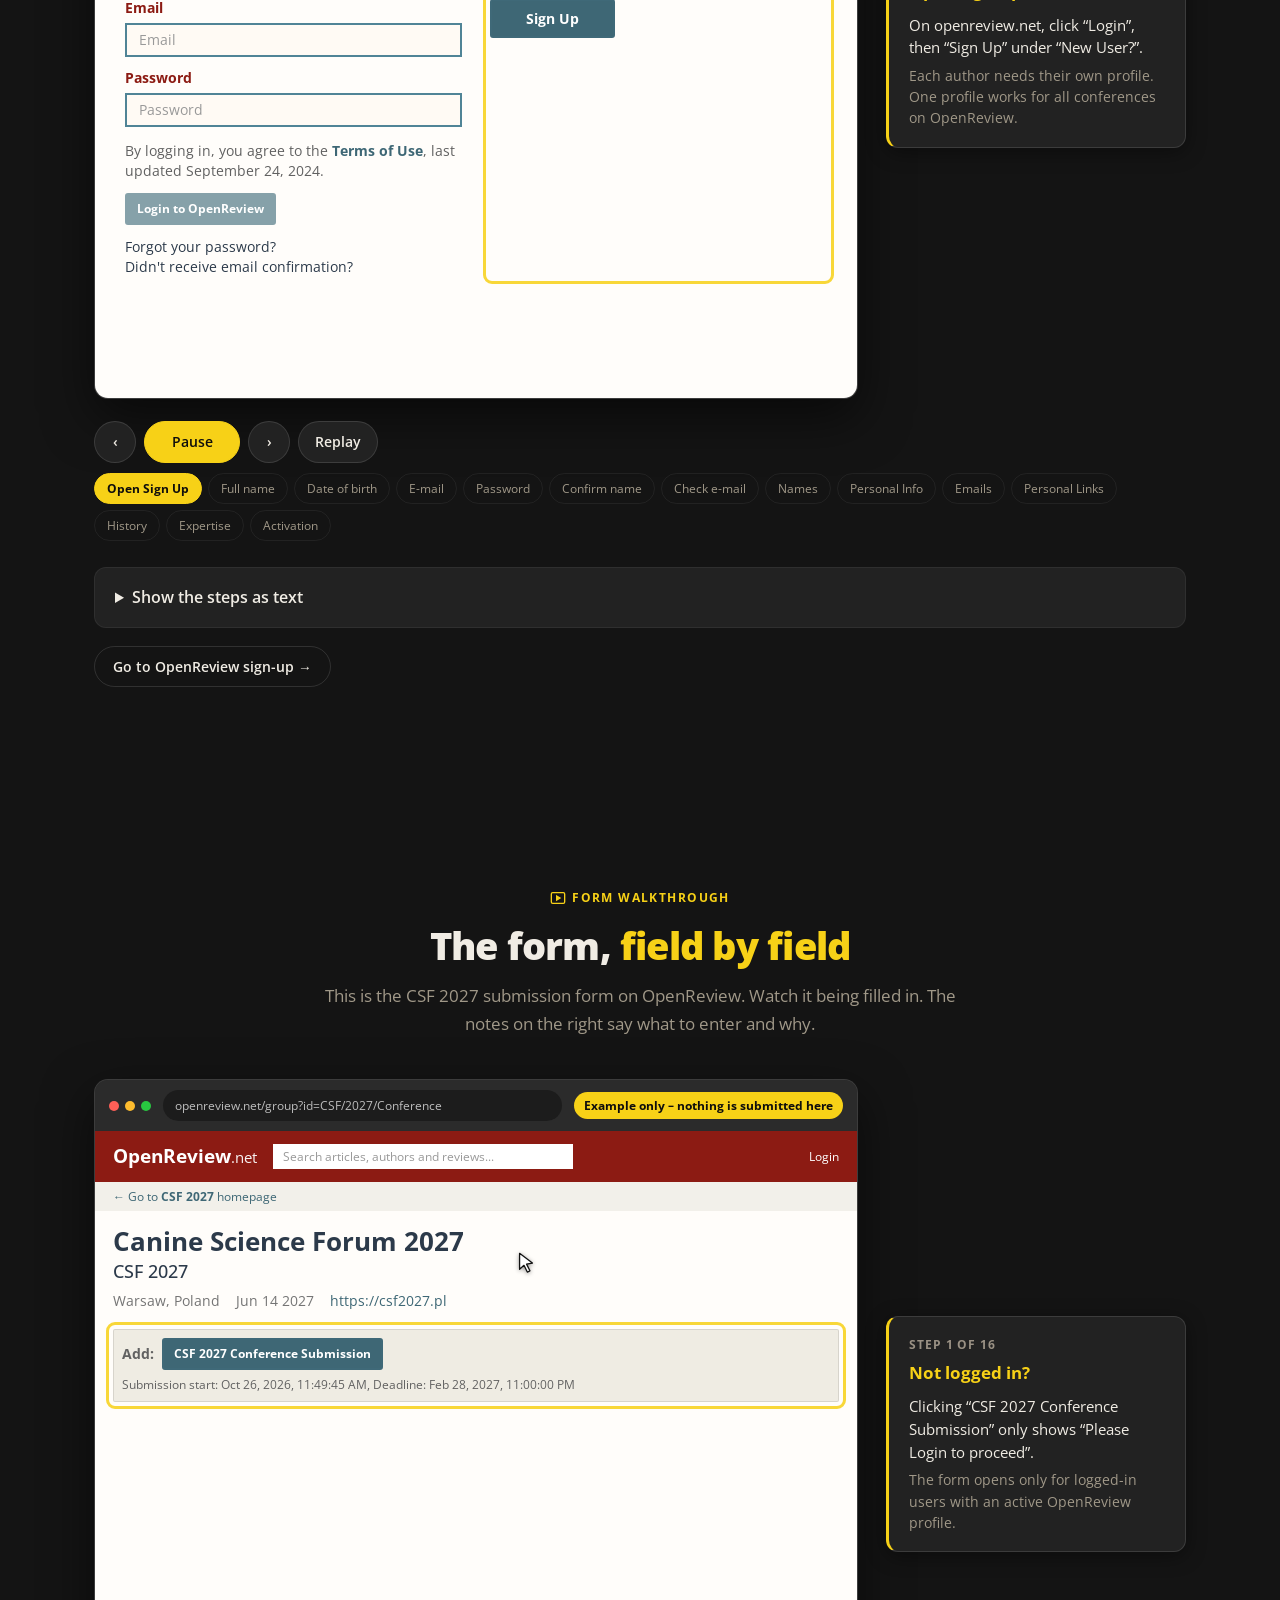
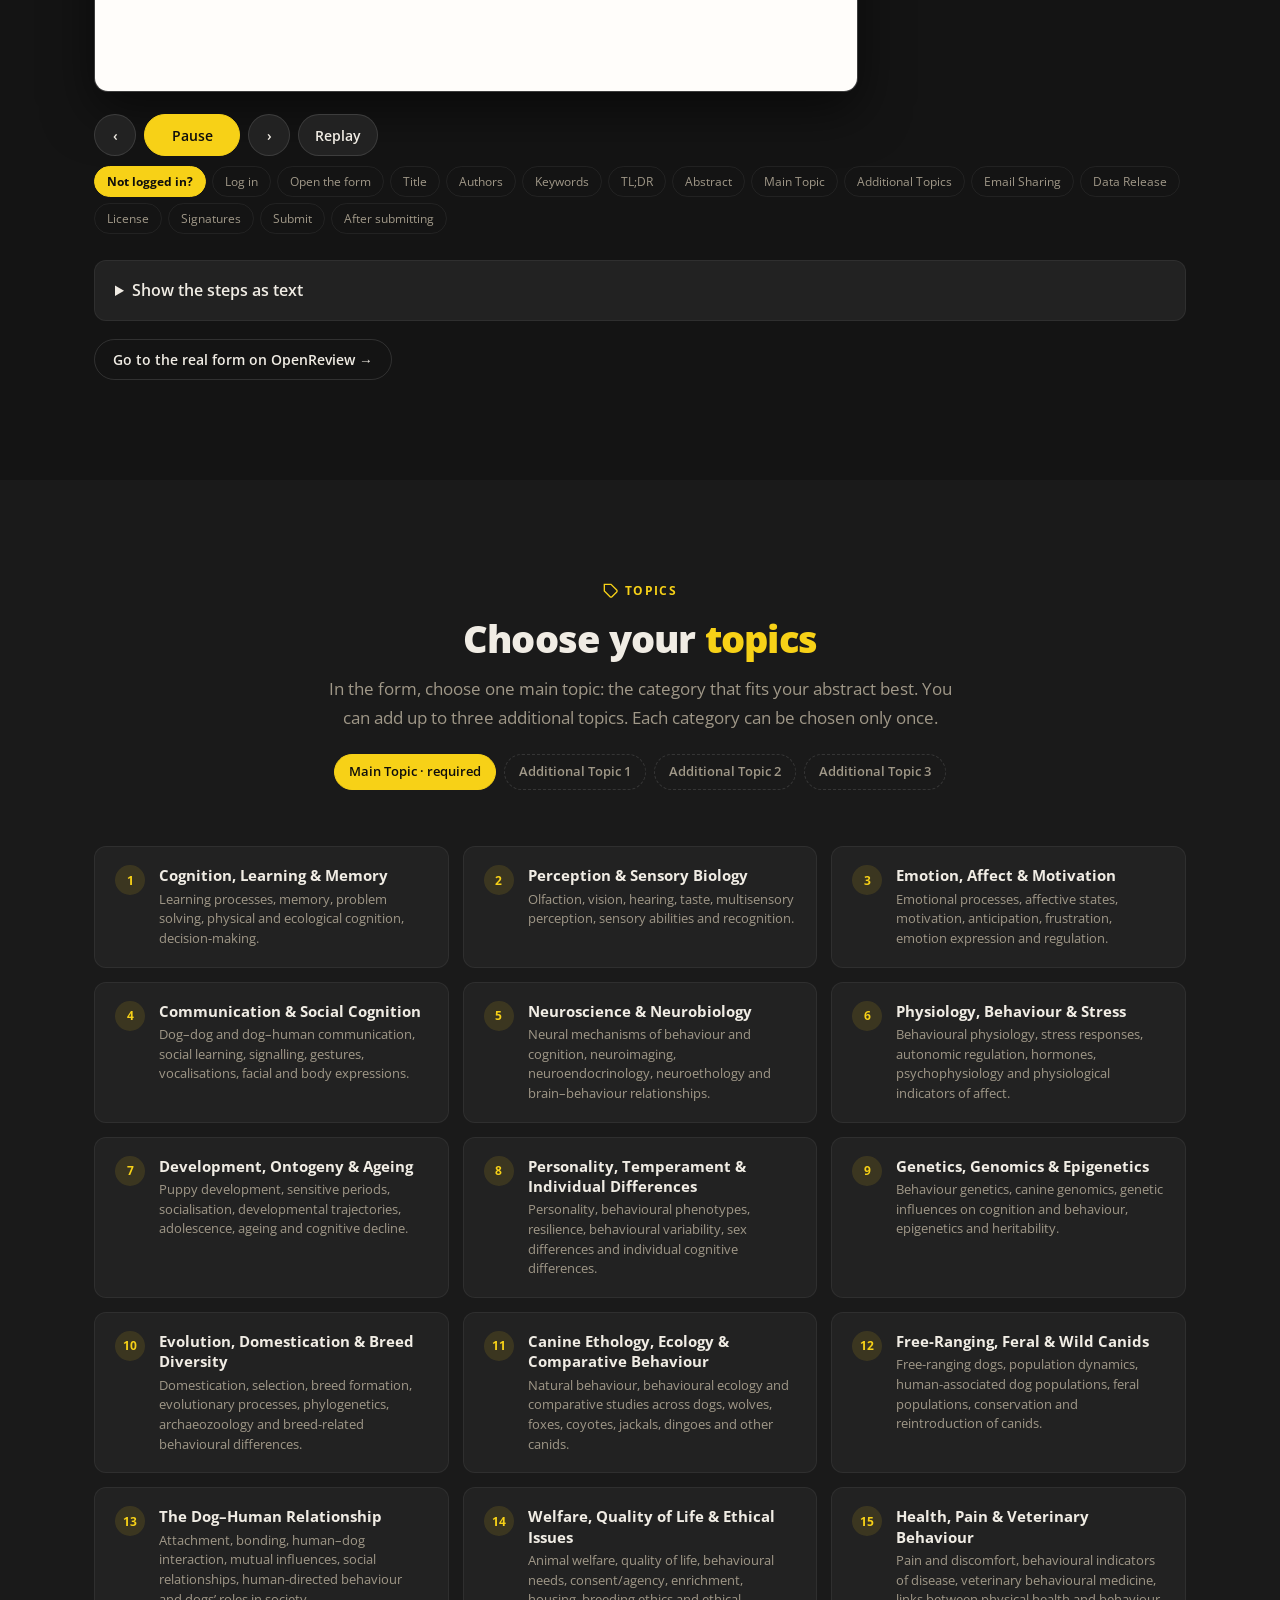
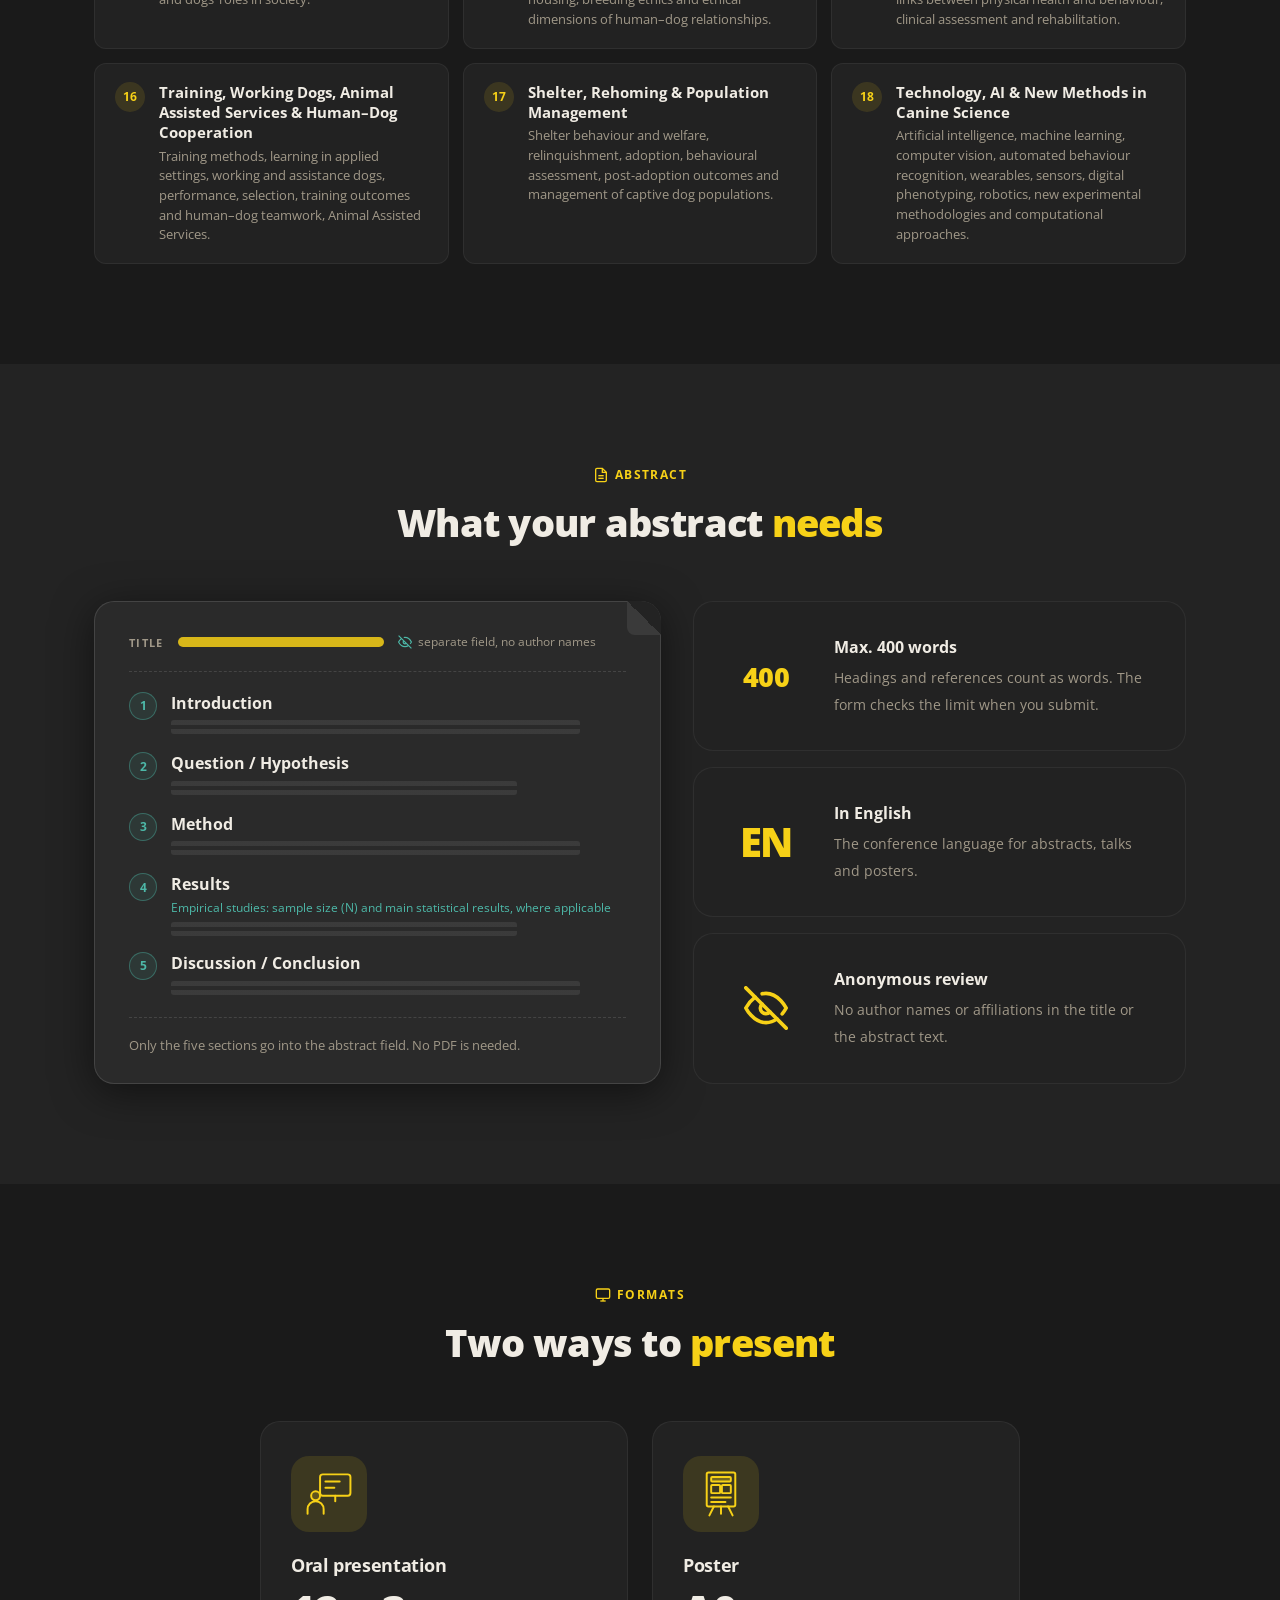
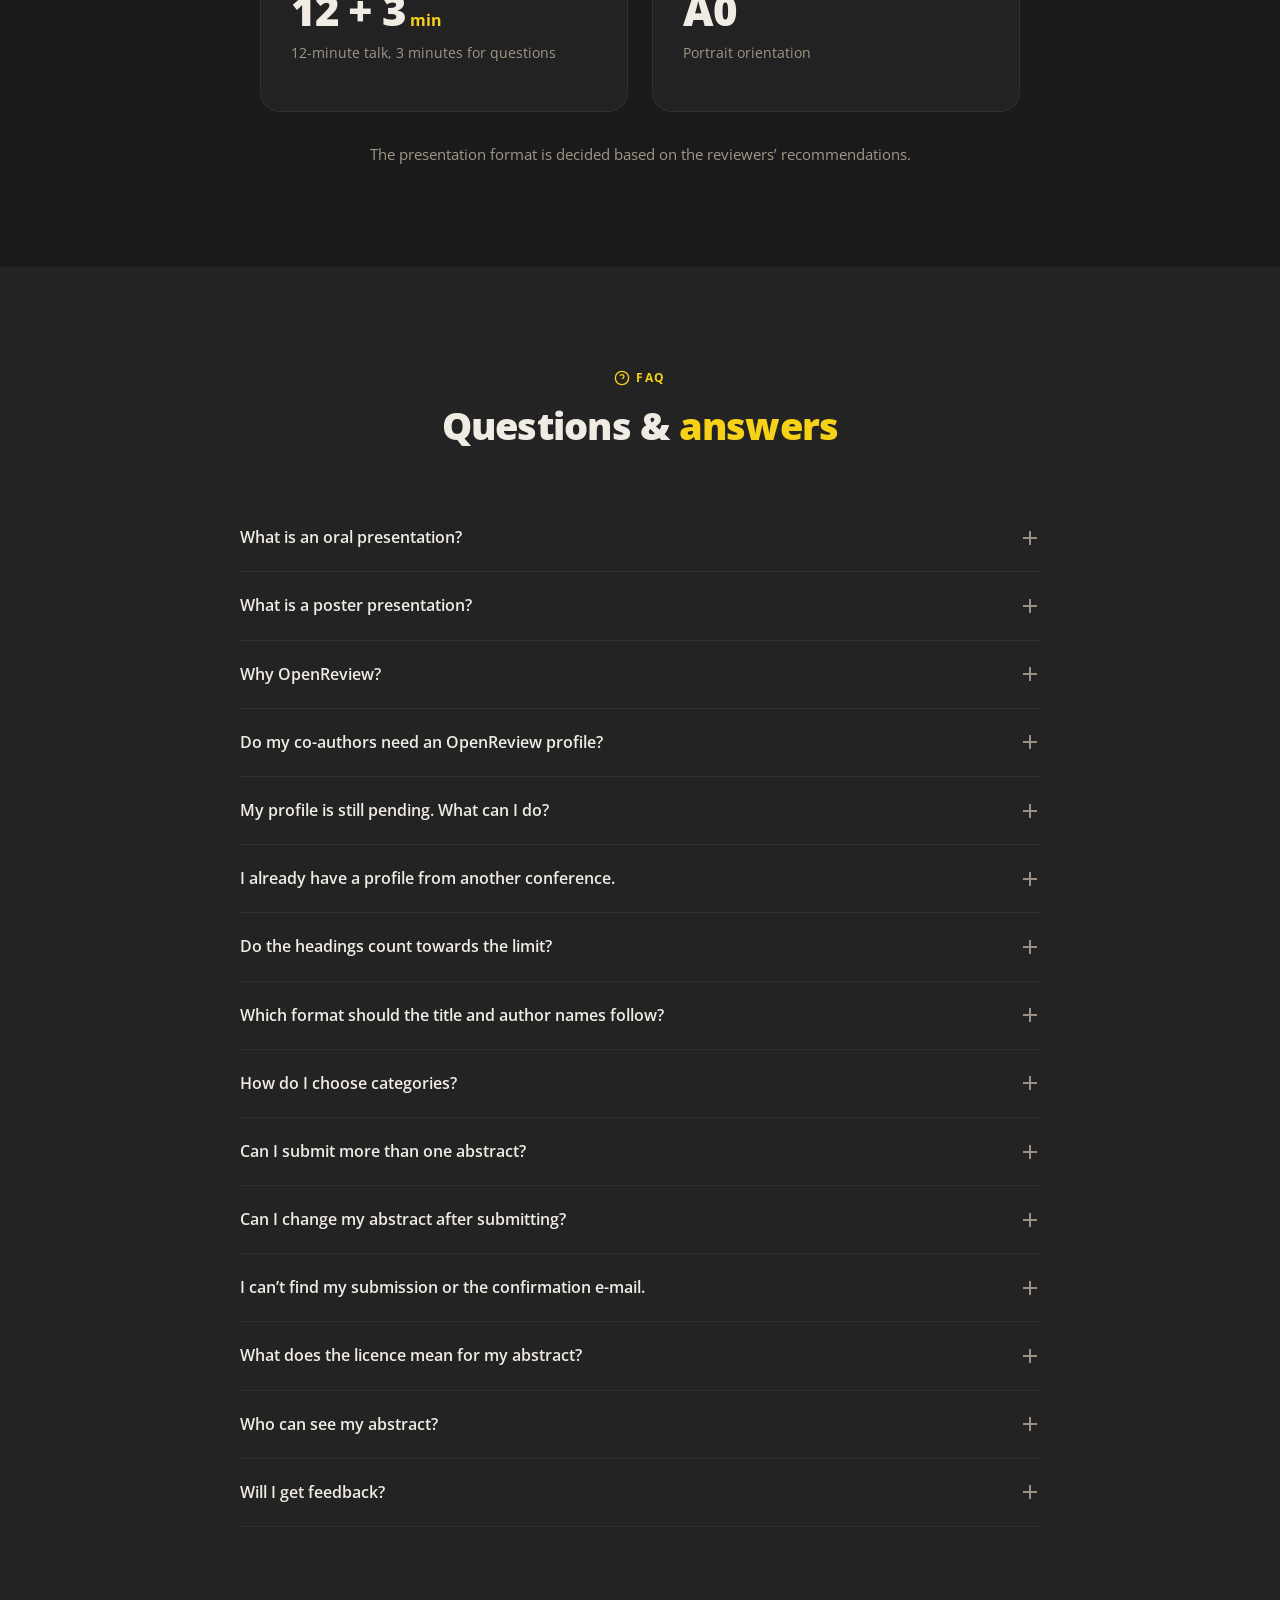
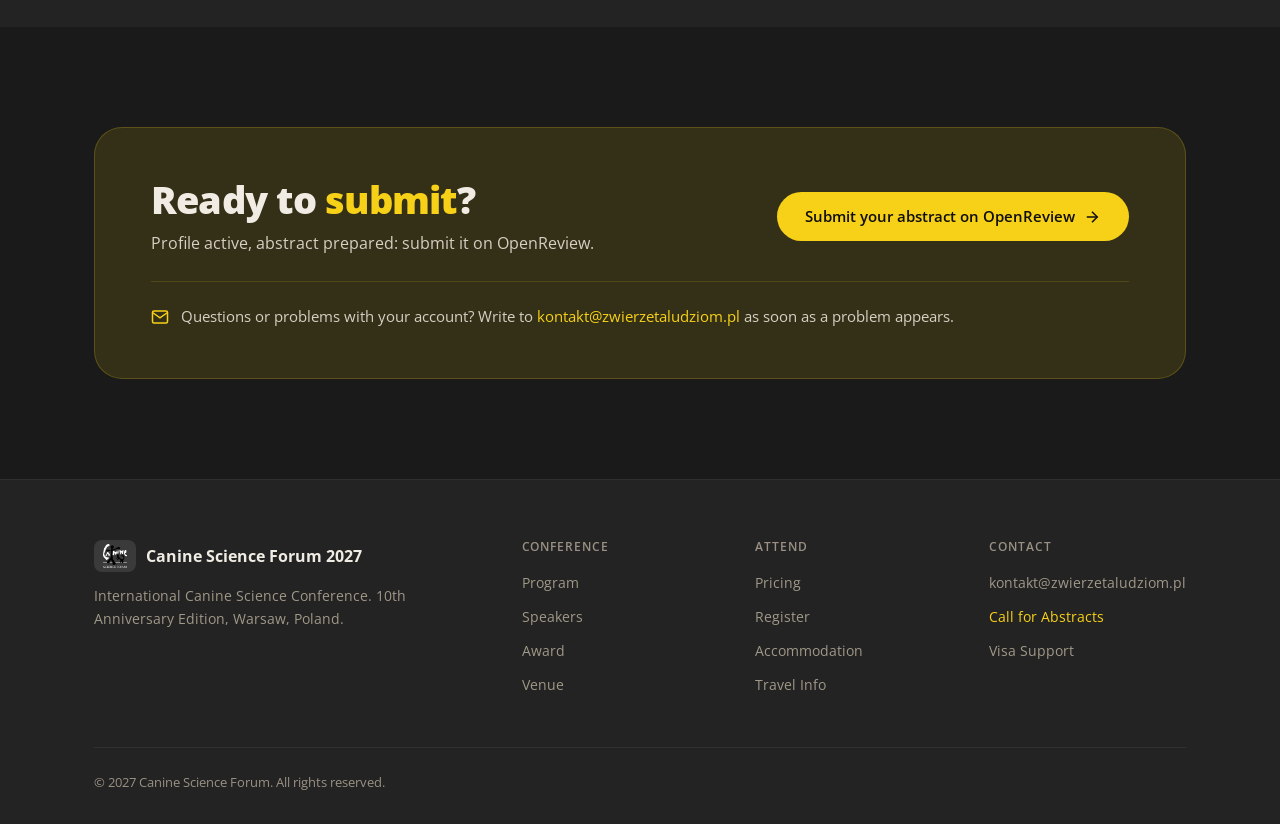
==== commit 7e4d9174: "Publish the preview of csf2027-site e19eb95 Co-Authored-By: Claude Fable 5.2 <noreply@anthropic.com>" ====
--- a/call-for-abstracts/index.html
+++ b/call-for-abstracts/index.html
@@ -21,11 +21,11 @@
 <link rel="icon" href="../favicon.ico" sizes="32x32">
 <link rel="apple-touch-icon" href="../apple-touch-icon.png">
 <link rel="preload" href="../assets/fonts/open-sans/open-sans-latin.woff2" as="font" type="font/woff2" crossorigin>
-<link rel="stylesheet" href="../assets/css/main.css?v=20261027-2">
-<link rel="stylesheet" href="../assets/css/call-for-abstracts.css?v=20261027-2">
-<link rel="stylesheet" href="../assets/css/form-demo.css?v=20261027-2">
-<script src="../assets/js/main.js?v=20261027-2" defer></script>
-<script src="../assets/js/form-demo.js?v=20261027-2" defer></script>
+<link rel="stylesheet" href="../assets/css/main.css?v=20261120-1">
+<link rel="stylesheet" href="../assets/css/call-for-abstracts.css?v=20261120-1">
+<link rel="stylesheet" href="../assets/css/form-demo.css?v=20261120-1">
+<script src="../assets/js/main.js?v=20261120-1" defer></script>
+<script src="../assets/js/form-demo.js?v=20261120-1" defer></script>
 </head>
 <body>
 
@@ -84,7 +84,7 @@
         </li>
         <li>
           <svg viewBox="0 0 24 24" fill="none" stroke="currentColor" stroke-width="2" aria-hidden="true"><path d="M14 2H6a2 2 0 0 0-2 2v16a2 2 0 0 0 2 2h12a2 2 0 0 0 2-2V8z"/><polyline points="14 2 14 8 20 8"/><line x1="16" y1="13" x2="8" y2="13"/><line x1="16" y1="17" x2="8" y2="17"/></svg>
-          <span>Max. <strong>5,000 characters</strong></span>
+          <span>Max. <strong>400 words</strong></span>
         </li>
         <li>
           <svg viewBox="0 0 24 24" fill="none" stroke="currentColor" stroke-width="2" aria-hidden="true"><path d="M21 10c0 7-9 13-9 13s-9-6-9-13a9 9 0 0 1 18 0z"/><circle cx="12" cy="10" r="3"/></svg>
@@ -95,7 +95,7 @@
 
     <div class="cfa-hero-visual">
       <svg class="hero-art" viewBox="0 0 460 400" role="img" aria-labelledby="artTitle">
-        <title id="artTitle">Illustration: a structured abstract with five headings and a 5,000-character limit, in front of a poster and a set of slides</title>
+        <title id="artTitle">Illustration: a structured abstract with five headings and a 400-word limit, in front of a poster and a set of slides</title>
         <defs>
           <filter id="artShadow" x="-30%" y="-30%" width="160%" height="160%">
             <feDropShadow dx="0" dy="14" stdDeviation="16" flood-color="#000" flood-opacity="0.5"/>
@@ -182,13 +182,13 @@
           <rect x="176" y="325" width="86" height="5" rx="2.5" fill="rgba(255,255,255,0.09)"/>
         </g>
 
-        <!-- 5,000 characters badge -->
+        <!-- 400 words badge -->
         <g class="art-badge">
           <g filter="url(#artShadow)">
             <circle cx="352" cy="318" r="46" fill="#f7d117"/>
           </g>
-          <text x="352" y="322" text-anchor="middle" font-family="'Open Sans', sans-serif" font-size="24" font-weight="800" fill="#0f0e0c">5,000</text>
-          <text x="352" y="338" text-anchor="middle" font-family="'Open Sans', sans-serif" font-size="8" font-weight="700" letter-spacing="1" fill="#0f0e0c">CHARACTERS</text>
+          <text x="352" y="322" text-anchor="middle" font-family="'Open Sans', sans-serif" font-size="24" font-weight="800" fill="#0f0e0c">400</text>
+          <text x="352" y="338" text-anchor="middle" font-family="'Open Sans', sans-serif" font-size="8" font-weight="700" letter-spacing="1" fill="#0f0e0c">WORDS</text>
         </g>
       </svg>
     </div>
@@ -278,7 +278,7 @@
           <svg viewBox="0 0 48 48" fill="none" stroke="currentColor" stroke-width="2.2" stroke-linecap="round" stroke-linejoin="round"><rect x="9" y="8" width="30" height="35" rx="4"/><rect x="17" y="4.5" width="14" height="7" rx="2" fill="#262626"/><polyline points="15 20 17.5 22.5 21.5 18"/><line x1="25" y1="20.5" x2="33" y2="20.5"/><polyline points="15 29 17.5 31.5 21.5 27"/><line x1="25" y1="29.5" x2="33" y2="29.5"/><line x1="16" y1="37.5" x2="20" y2="37.5"/><line x1="25" y1="37.5" x2="31" y2="37.5"/></svg>
         </div>
         <h3>Prepare</h3>
-        <p>Title, co-authors’ profiles, keywords, categories and the abstract (max. 5,000 characters).</p>
+        <p>Title, co-authors’ profiles, keywords, categories and the abstract (max. 400 words).</p>
         <p class="step-small">Title in sentence case – capital letters only for the first word and for names, e.g. “Free-ranging dogs in Warsaw follow human pointing gestures”. Keep the usual capitals of abbreviations and scientific names (e.g. DNA, <em>Canis lupus</em>). No full stop at the end, no author names.</p>      </li>
 
       <li class="step reveal reveal-delay-2">
@@ -731,7 +731,6 @@
                     <div class="or-tabs"><span class="or-tab is-on">Write</span><span class="or-tab">Preview</span></div>
                     <div class="or-textarea" data-fd="abstract"><span class="v"></span></div>
                     <div class="or-mdbar"><b>M&darr;</b>TeX is supported</div>
-                    <div class="or-counter" data-fd="counter">Characters remaining: <span>5000</span></div>
                   </div>
 
                   <!-- Topic fields as specified on 27 Oct 2026 (not yet seen live); the
@@ -864,7 +863,7 @@
           <li data-step="authors" data-label="Authors"><strong>Authors.</strong> <span class="fd-what">You are already listed. Find each co-author by name or profile ID and click +.</span> <span class="fd-why">Names appear as in each author’s OpenReview profile. All authors must have one.</span></li>
           <li data-step="keywords" data-label="Keywords"><strong>Keywords.</strong> <span class="fd-what">Add a few keywords, separated by commas.</span> <span class="fd-why">The form requires them.</span></li>
           <li data-step="tldr" data-label="TL;DR"><strong>TL;DR.</strong> <span class="fd-what">Optional: one sentence about your study.</span> <span class="fd-why">You can leave it empty.</span></li>
-          <li data-step="abstract" data-label="Abstract"><strong>Abstract.</strong> <span class="fd-what">Paste the five sections with their headings.</span> <span class="fd-why">Max. 5,000 characters, headings and spaces included. The counter shows what is left.</span></li>
+          <li data-step="abstract" data-label="Abstract"><strong>Abstract.</strong> <span class="fd-what">Paste the five sections with their headings.</span> <span class="fd-why">Max. 400 words, headings and references included. The form checks the limit when you click Submit.</span></li>
           <li data-step="maintopic" data-label="Main Topic"><strong>Main Topic.</strong> <span class="fd-what">Choose the one category that fits your abstract best.</span> <span class="fd-why">Required. The 18 categories are described under “Topics” below.</span></li>
           <li data-step="addtopics" data-label="Additional Topics"><strong>Additional Topics.</strong> <span class="fd-what">Optional: up to three more categories that also fit, one per field.</span> <span class="fd-why">Each must differ from the main topic and from the others. Leave the rest empty.</span></li>
           <li data-step="email" data-label="Email Sharing"><strong>Email Sharing.</strong> <span class="fd-what">Tick the box.</span> <span class="fd-why">All author e-mails are shared with the Program Chairs.</span></li>
@@ -966,8 +965,8 @@
 
       <ul class="rules">
         <li class="rule reveal">
-          <span class="rule-big rule-big--sm" aria-hidden="true">5,000</span>
-          <span class="rule-text"><strong>Max. 5,000 characters</strong><span>Headings and spaces count as characters. The form checks the limit.</span></span>
+          <span class="rule-big rule-big--sm" aria-hidden="true">400</span>
+          <span class="rule-text"><strong>Max. 400 words</strong><span>Headings and references count as words. The form checks the limit when you submit.</span></span>
         </li>
         <li class="rule reveal reveal-delay-1">
           <span class="rule-big" aria-hidden="true">EN</span>
@@ -1082,7 +1081,7 @@
       <div class="accordion-item">
         <h3><button class="accordion-trigger" id="faqQ5" aria-expanded="false" aria-controls="faqA5"><span class="accordion-q">Do the headings count towards the limit?</span><span class="accordion-icon" aria-hidden="true"></span></button></h3>
         <div class="accordion-body" id="faqA5" role="region" aria-labelledby="faqQ5">
-          <p>Yes. The 5,000-character limit includes the five headings and the spaces.</p>
+          <p>Yes. The 400-word limit includes the five headings and any references; the title is a separate field and does not count. The form counts any text between spaces or line breaks as a word, so the count in Word or Google Docs can differ slightly.</p>
         </div>
       </div>
 
--- a/assets/css/form-demo.css
+++ b/assets/css/form-demo.css
@@ -391,8 +391,6 @@
 }
 .or-mdbar { padding: 4px; background: var(--or-field); color: var(--or-btn); font-size: 12px; }
 .or-mdbar b { display: inline-block; padding: 0 3px; margin-right: 4px; border: 1px solid currentColor; border-radius: 2px; font-size: 9px; line-height: 12px; }
-.or-counter { display: none; margin-top: 4px; color: var(--or-grey); font-size: 12px; }
-.or-counter.is-on { display: block; }
 
 /* Radio buttons */
 .or-radio { display: flex; align-items: center; gap: 6px; }
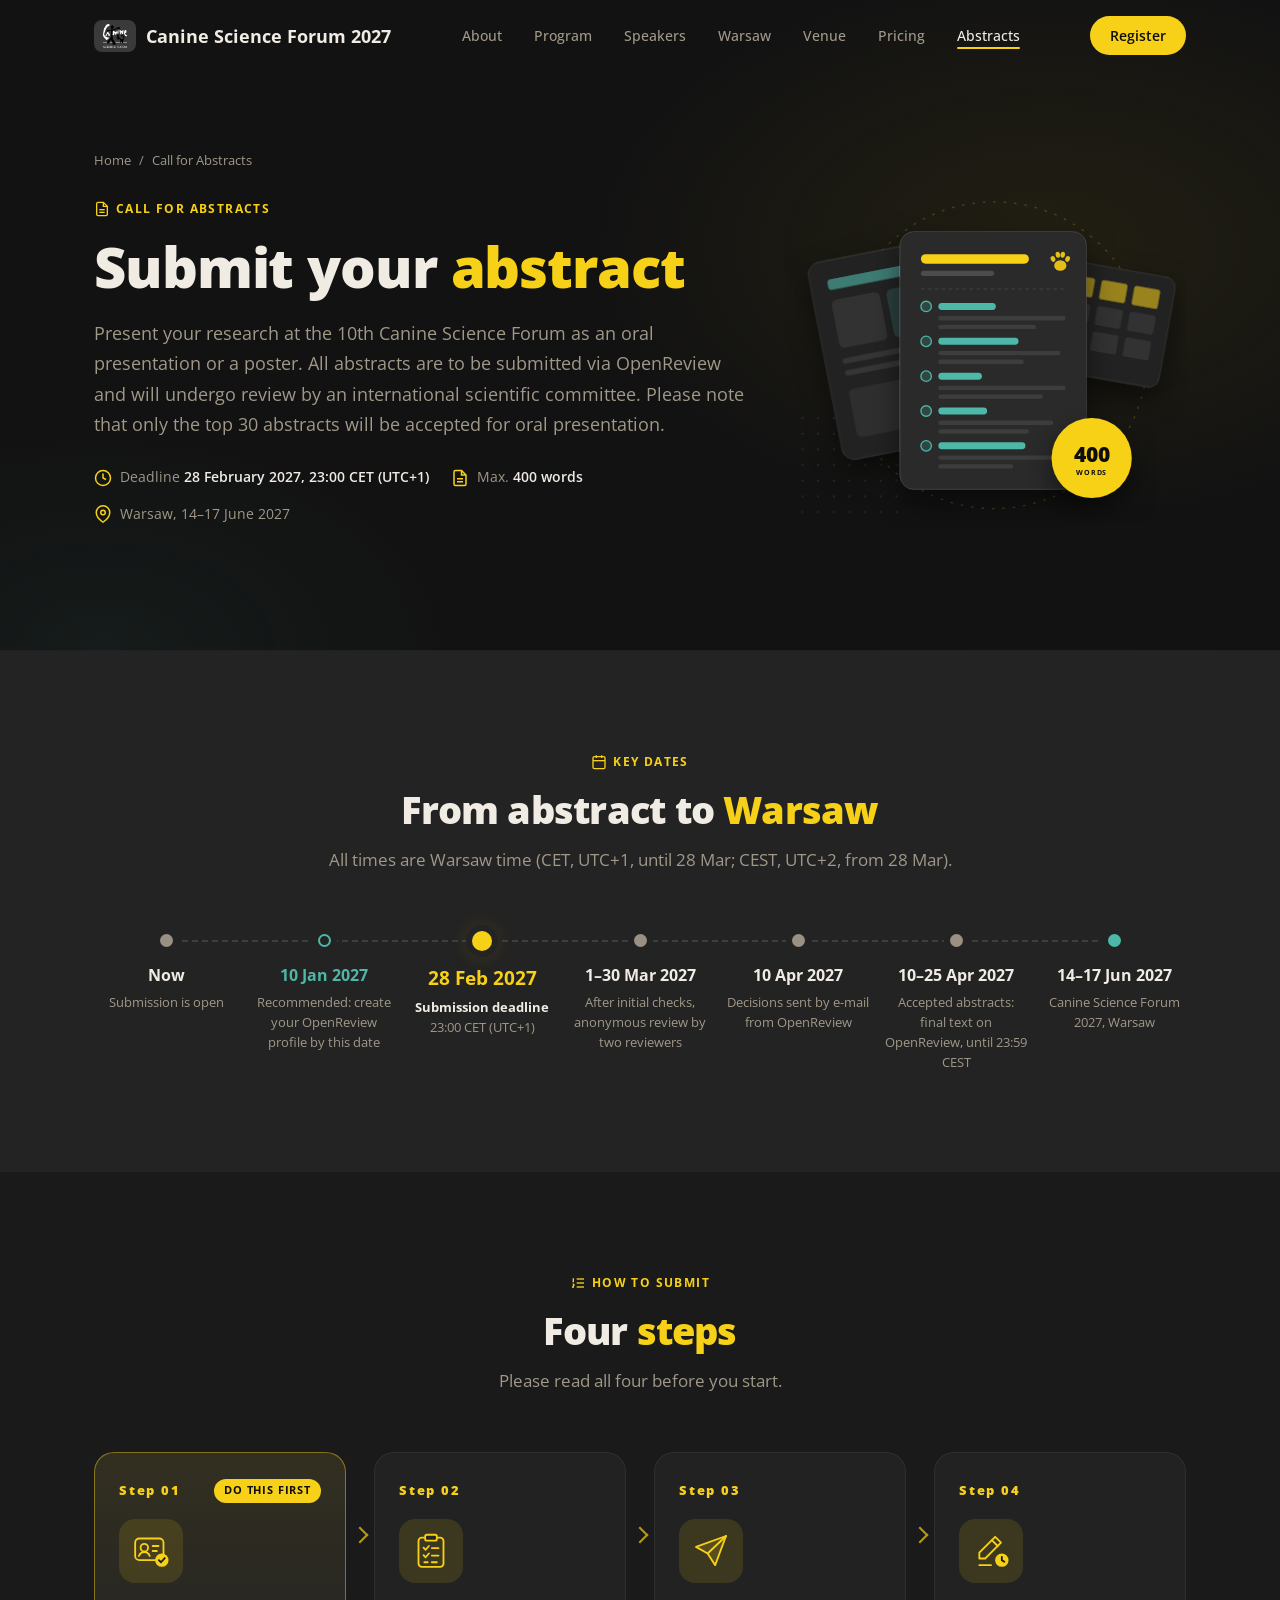
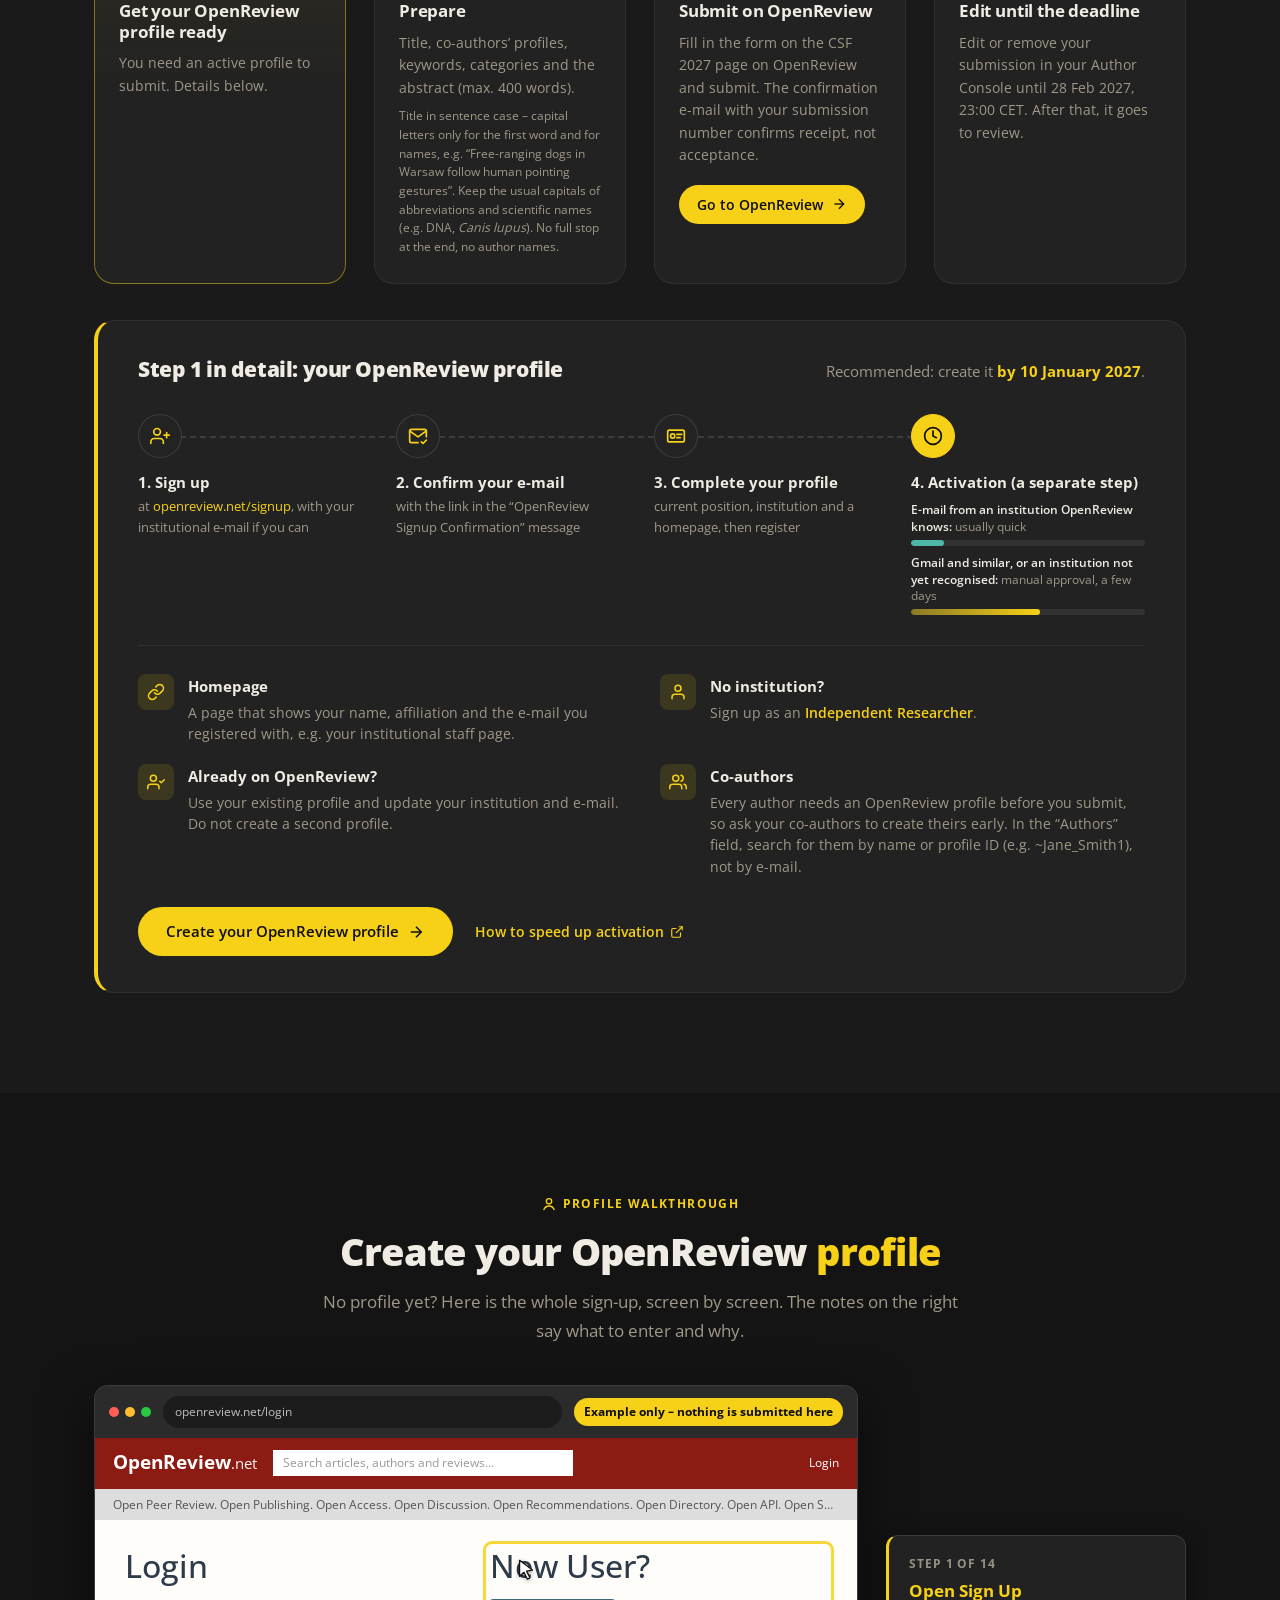
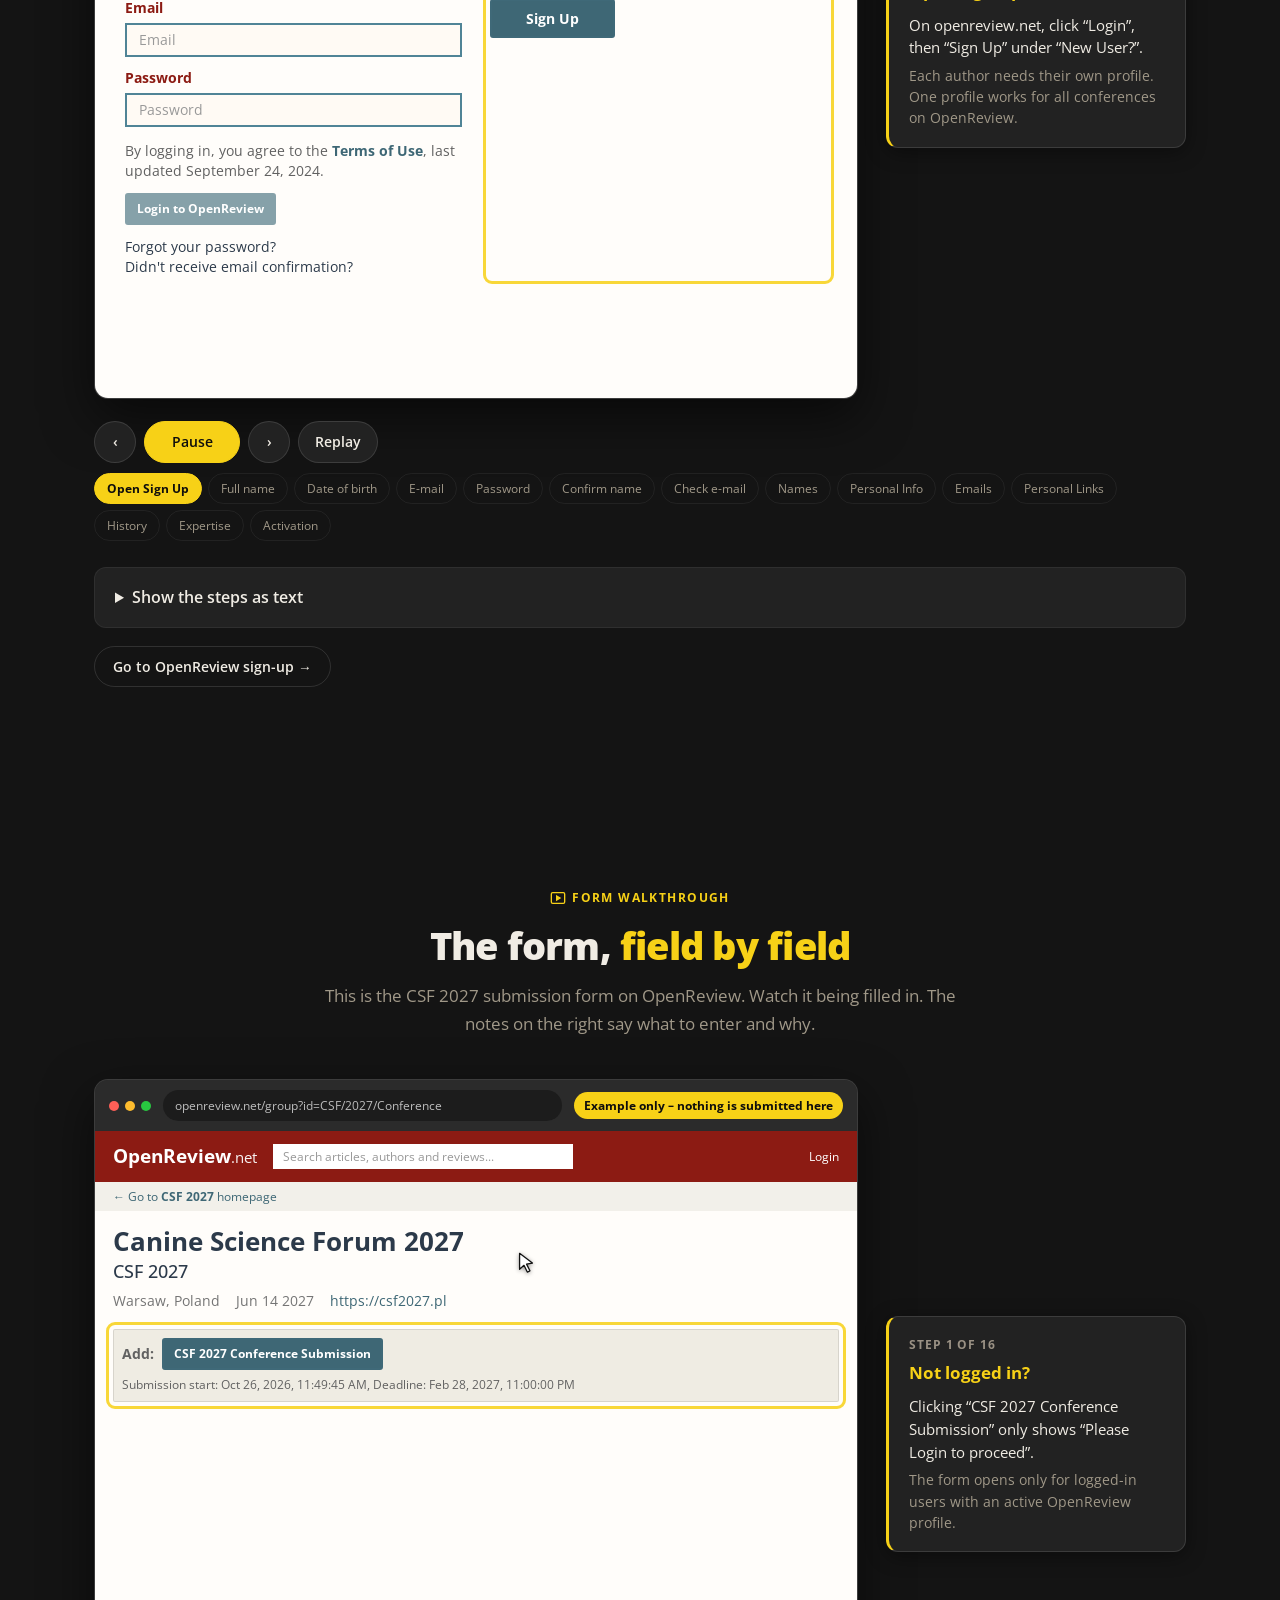
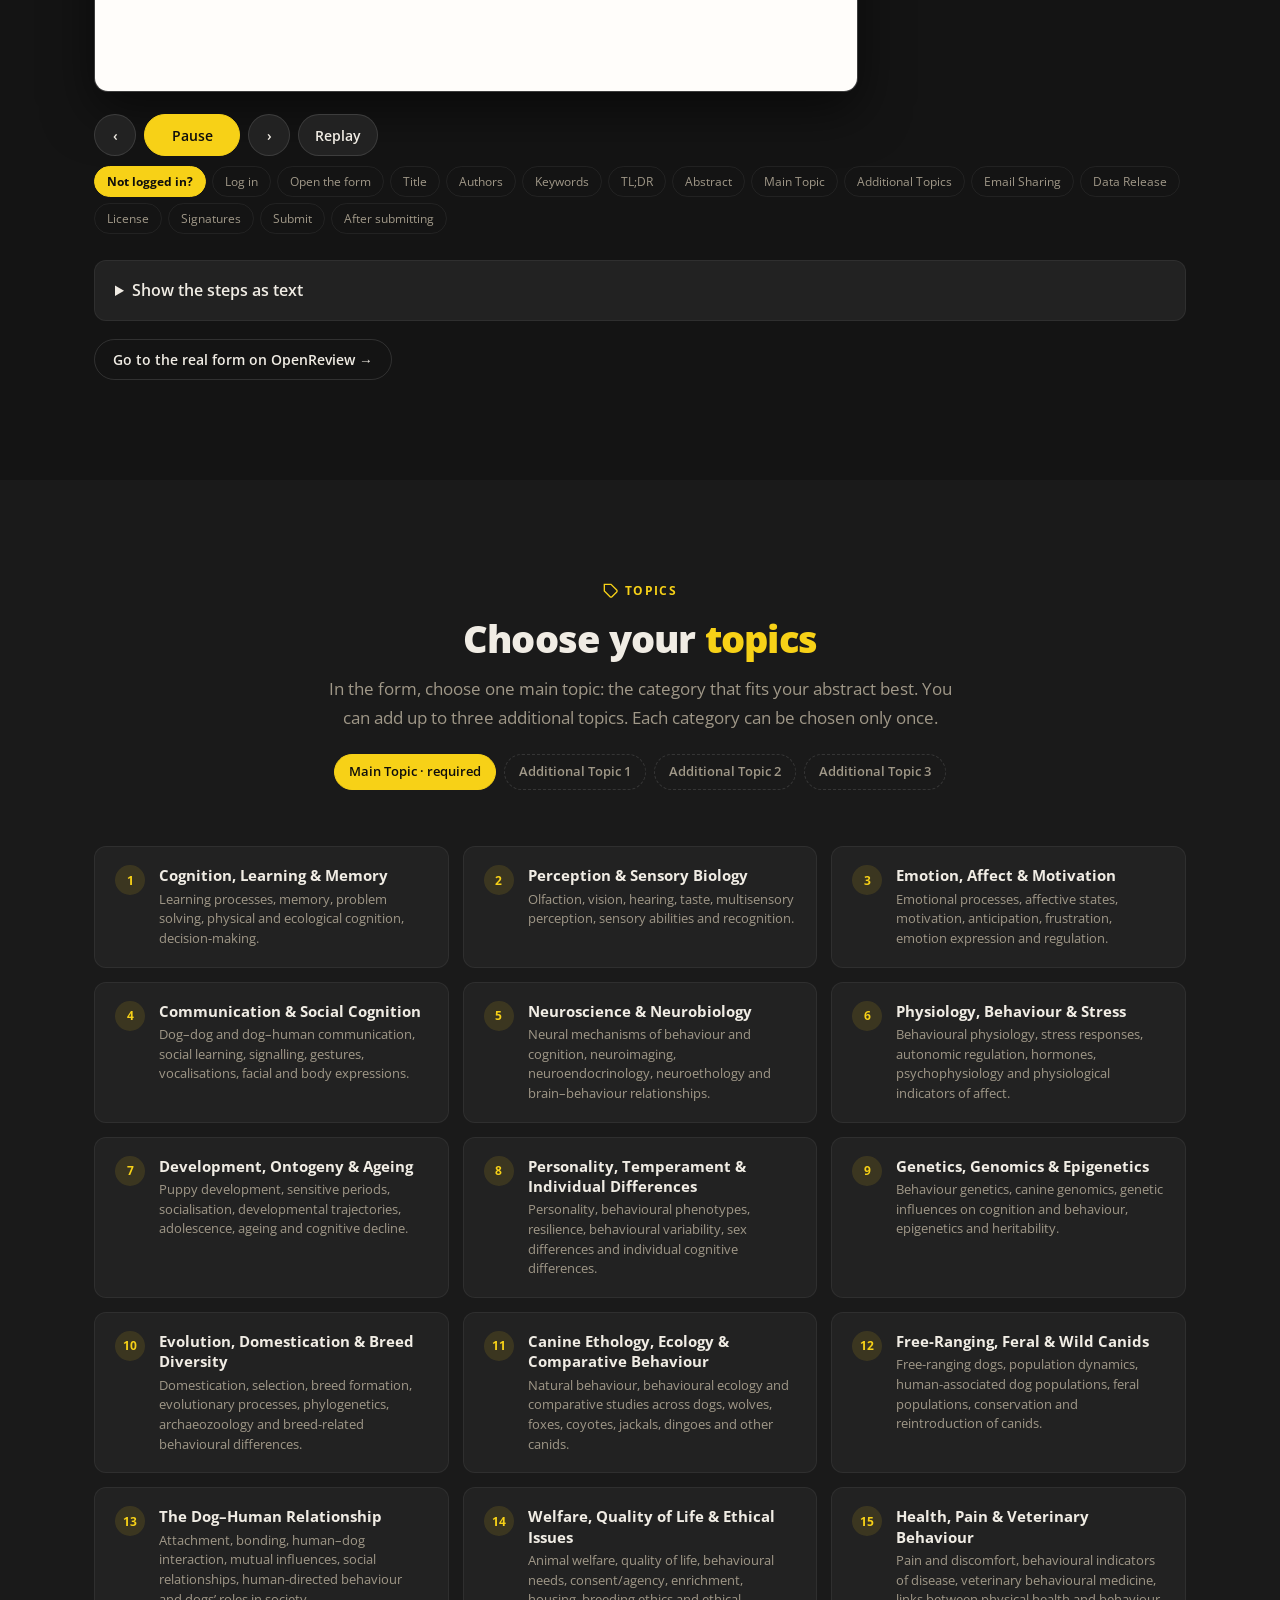
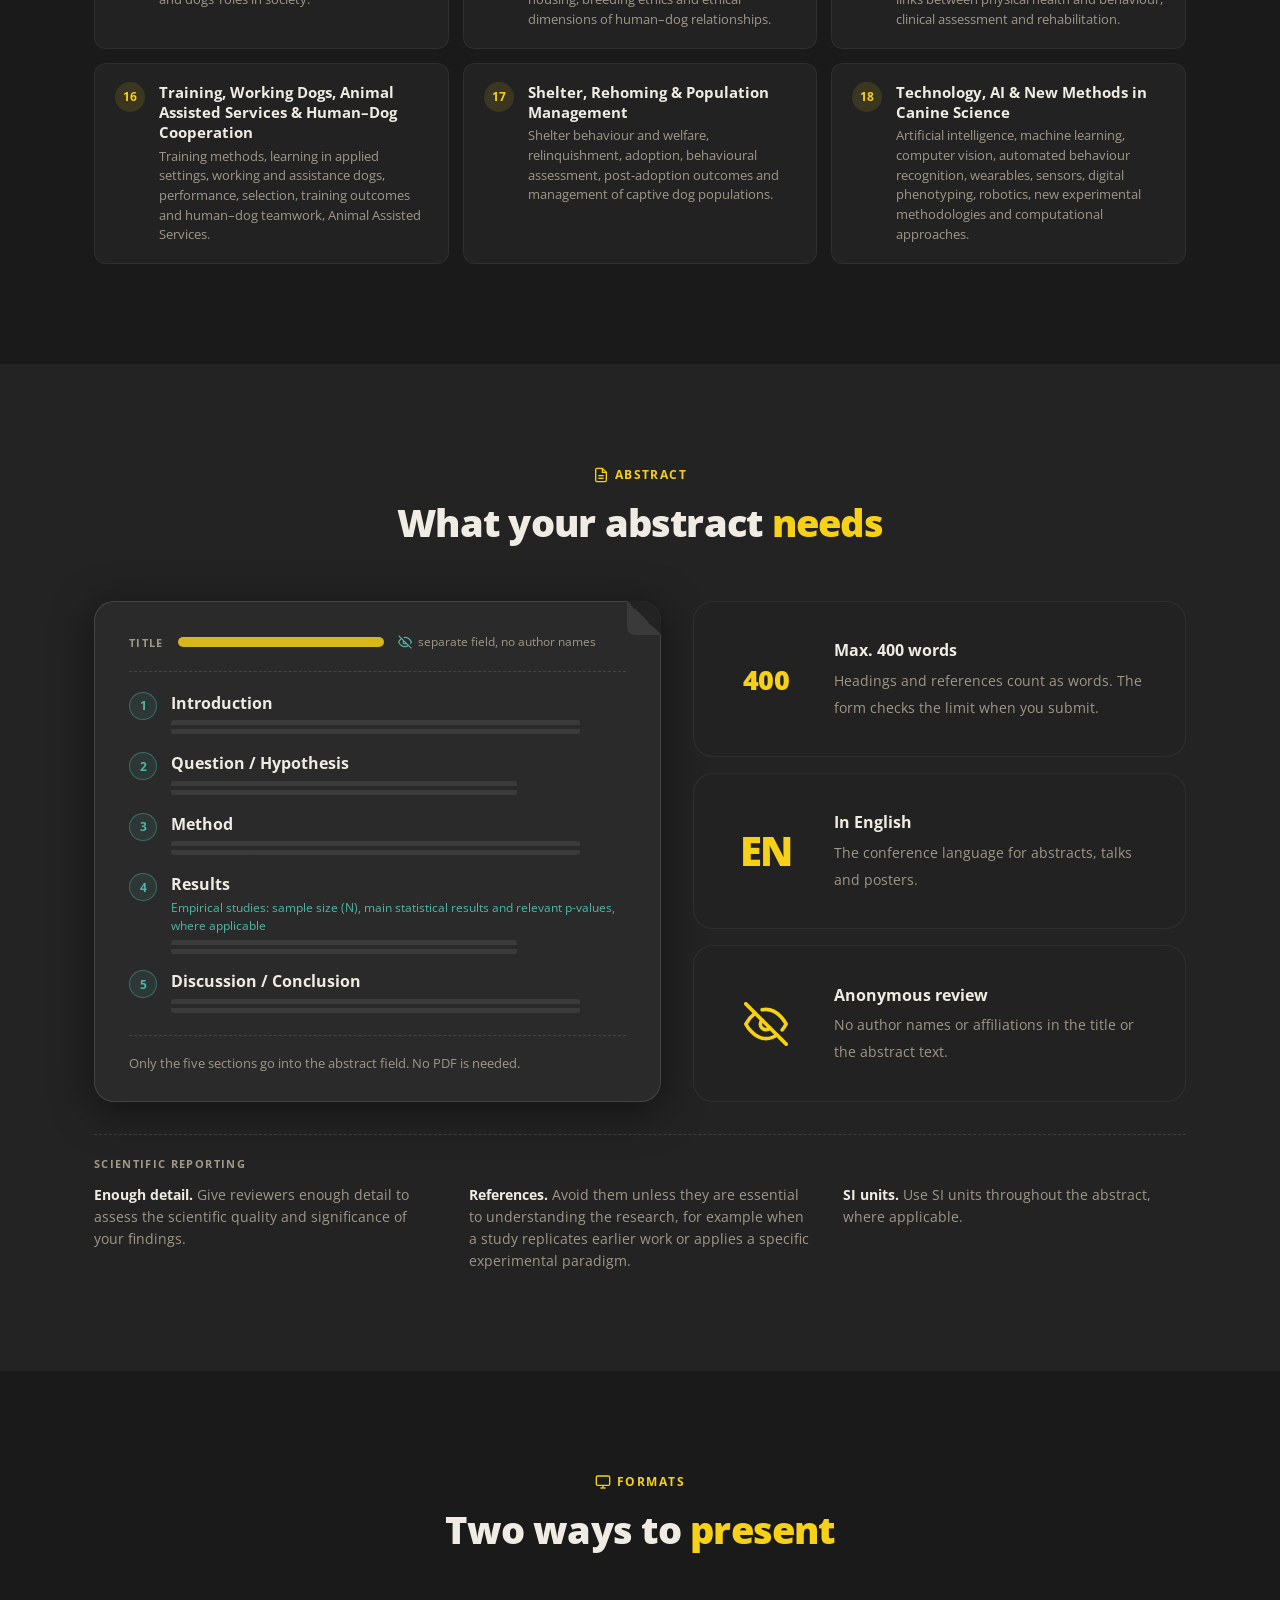
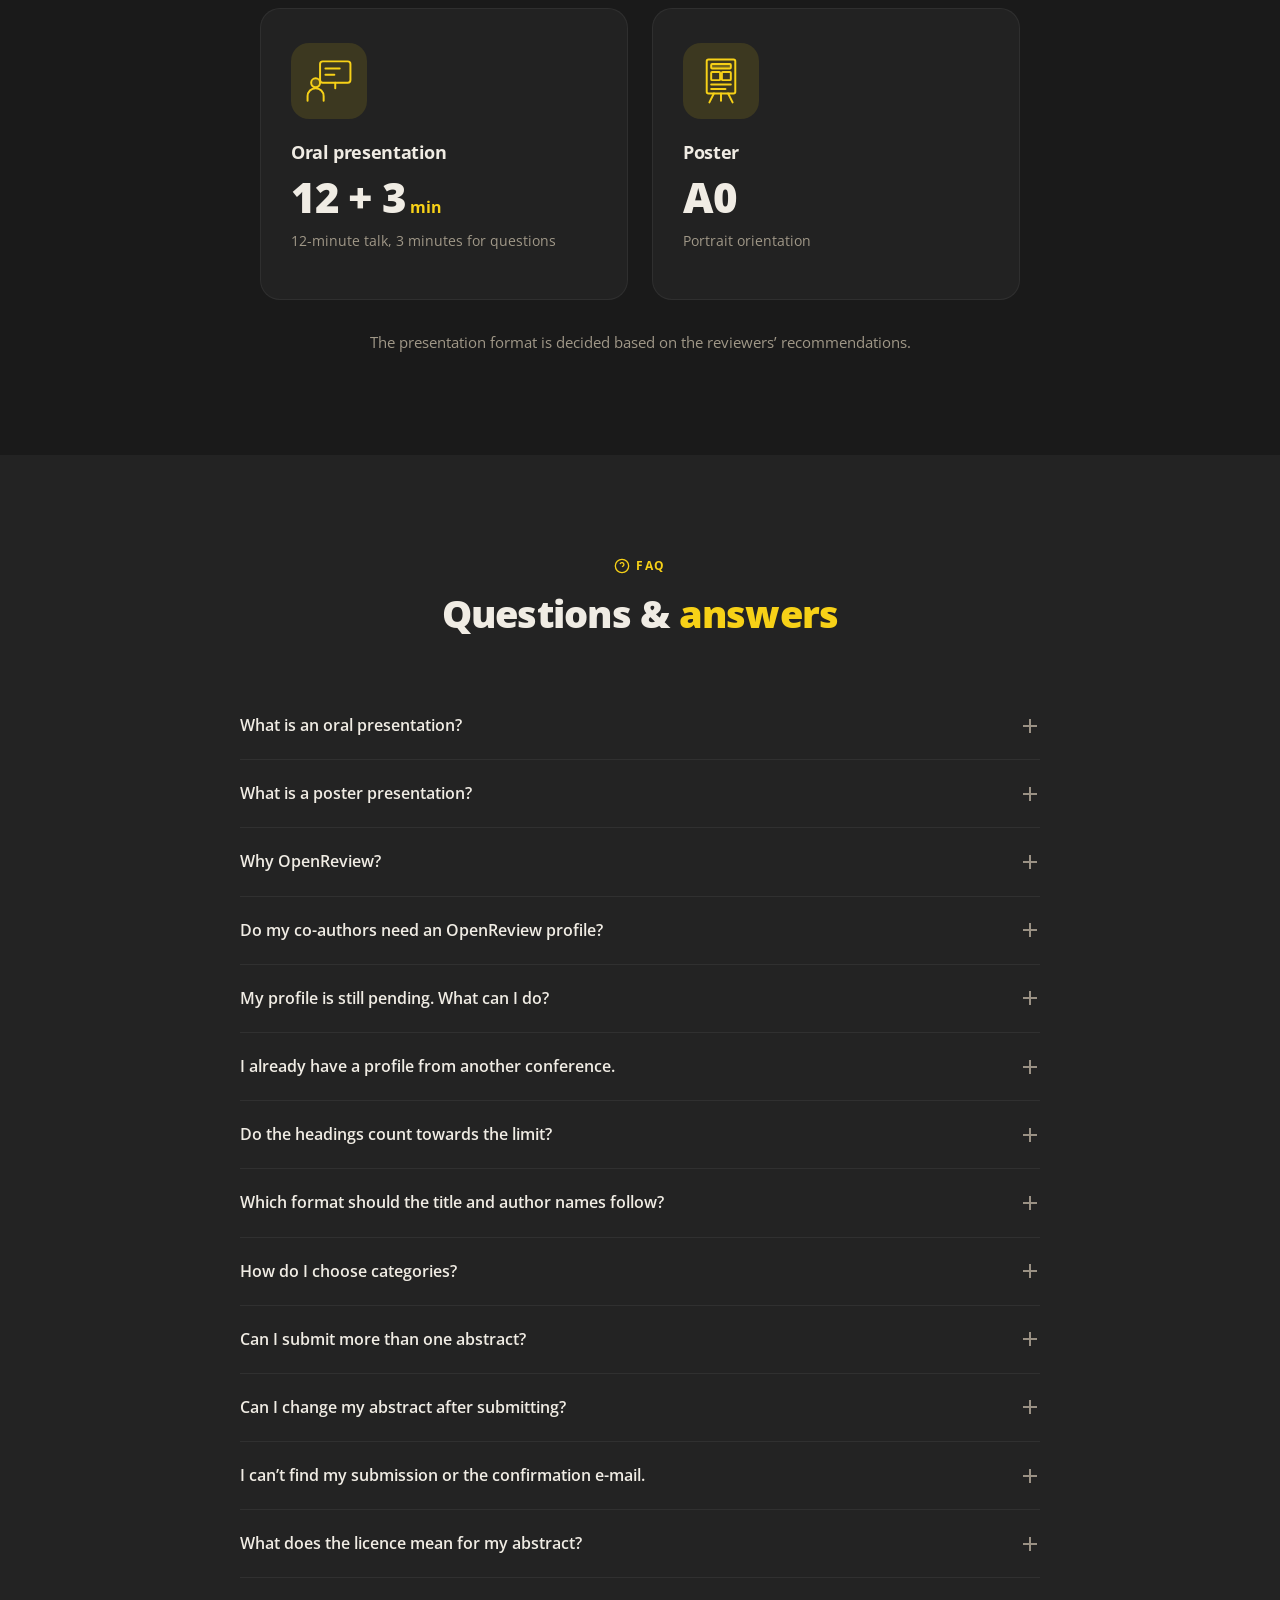
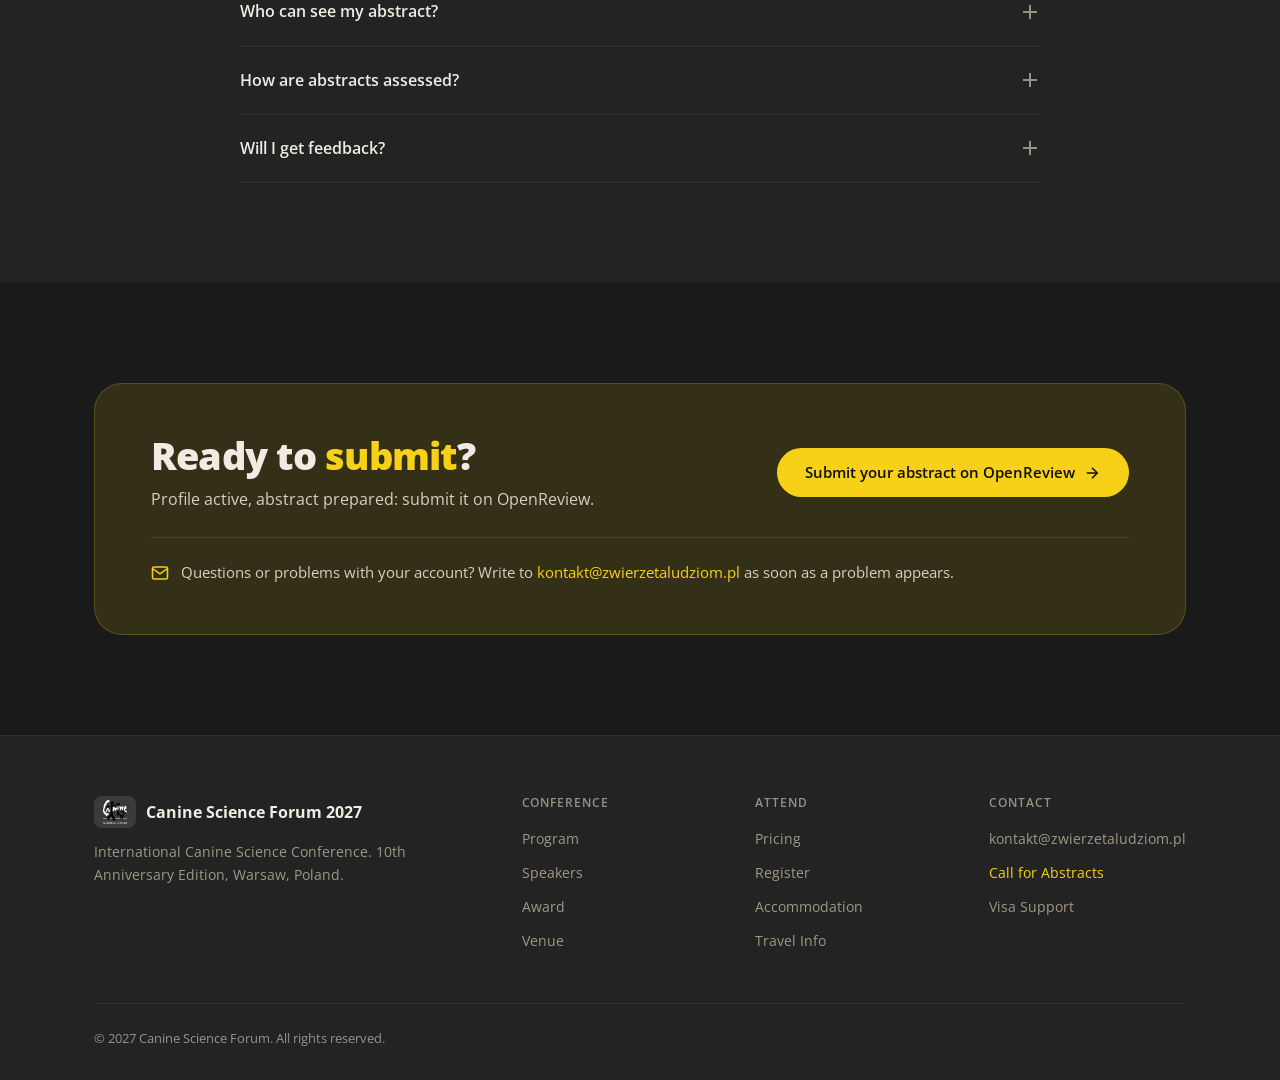
==== commit faf6cf2d: "Publish the preview of csf2027-site bad3b5f Co-Authored-By: Claude Fable 5.2 <noreply@anthropic.com>" ====
--- a/call-for-abstracts/index.html
+++ b/call-for-abstracts/index.html
@@ -21,11 +21,11 @@
 <link rel="icon" href="../favicon.ico" sizes="32x32">
 <link rel="apple-touch-icon" href="../apple-touch-icon.png">
 <link rel="preload" href="../assets/fonts/open-sans/open-sans-latin.woff2" as="font" type="font/woff2" crossorigin>
-<link rel="stylesheet" href="../assets/css/main.css?v=20261120-1">
-<link rel="stylesheet" href="../assets/css/call-for-abstracts.css?v=20261120-1">
-<link rel="stylesheet" href="../assets/css/form-demo.css?v=20261120-1">
-<script src="../assets/js/main.js?v=20261120-1" defer></script>
-<script src="../assets/js/form-demo.js?v=20261120-1" defer></script>
+<link rel="stylesheet" href="../assets/css/main.css?v=20261123-1">
+<link rel="stylesheet" href="../assets/css/call-for-abstracts.css?v=20261123-1">
+<link rel="stylesheet" href="../assets/css/form-demo.css?v=20261123-1">
+<script src="../assets/js/main.js?v=20261123-1" defer></script>
+<script src="../assets/js/form-demo.js?v=20261123-1" defer></script>
 </head>
 <body>
 
@@ -228,7 +228,7 @@
       <li class="tl-item">
         <span class="tl-dot" aria-hidden="true"></span>
         <time class="tl-date" datetime="2027-03-01">1–30 Mar 2027</time>
-        <span class="tl-label">After initial checks, at least two independent, anonymous reviews</span>
+        <span class="tl-label">After initial checks, anonymous review by two reviewers</span>
       </li>
       <li class="tl-item">
         <span class="tl-dot" aria-hidden="true"></span>
@@ -957,7 +957,7 @@
           <li><span class="sheet-h">Introduction</span><span class="sheet-lines" aria-hidden="true"></span></li>
           <li><span class="sheet-h">Question / Hypothesis</span><span class="sheet-lines" aria-hidden="true"></span></li>
           <li><span class="sheet-h">Method</span><span class="sheet-lines" aria-hidden="true"></span></li>
-          <li><span class="sheet-h">Results</span><span class="sheet-hint">Empirical studies: sample size (N) and main statistical results, where applicable</span><span class="sheet-lines" aria-hidden="true"></span></li>
+          <li><span class="sheet-h">Results</span><span class="sheet-hint">Empirical studies: sample size (N), main statistical results and relevant <span class="nowrap">p-values</span>, where applicable</span><span class="sheet-lines" aria-hidden="true"></span></li>
           <li><span class="sheet-h">Discussion / Conclusion</span><span class="sheet-lines" aria-hidden="true"></span></li>
         </ol>
         <p class="sheet-foot">Only the five sections go into the abstract field. No PDF is needed.</p>
@@ -978,6 +978,15 @@
           </span>
           <span class="rule-text"><strong>Anonymous review</strong><span>No author names or affiliations in the title or the abstract text.</span></span>
         </li>
+      </ul>
+    </div>
+
+    <div class="reporting reveal">
+      <h3 id="reportingTitle" class="reporting-title">Scientific reporting</h3>
+      <ul class="reporting-list" aria-labelledby="reportingTitle">
+        <li><strong>Enough detail.</strong> Give reviewers enough detail to assess the scientific quality and significance of your findings.</li>
+        <li><strong>References.</strong> Avoid them unless they are essential to understanding the research, for example when a study replicates earlier work or applies a specific experimental paradigm.</li>
+        <li><strong>SI units.</strong> Use SI units throughout the abstract, where applicable.</li>
       </ul>
     </div>
   </div>
@@ -1139,6 +1148,21 @@
         <div class="accordion-body" id="faqA9" role="region" aria-labelledby="faqQ9">
           <p><strong>Before the deadline:</strong> you, your co-authors and the organisers. <strong>After the deadline:</strong> the organisers; all Scientific Board members may see the anonymised titles and abstracts to indicate which ones they can review; then the reviewers assigned to your abstract. Author names are hidden from reviewers.</p>
           <p>OpenReview processes data under its <a href="https://openreview.net/legal/privacy" target="_blank" rel="noopener">Privacy Policy</a>.</p>
+        </div>
+      </div>
+
+      <div class="accordion-item">
+        <h3><button class="accordion-trigger" id="faqQ17" aria-expanded="false" aria-controls="faqA17"><span class="accordion-q">How are abstracts assessed?</span><span class="accordion-icon" aria-hidden="true"></span></button></h3>
+        <div class="accordion-body" id="faqA17" role="region" aria-labelledby="faqQ17">
+          <p>Reviewers assess each abstract for:</p>
+          <ul>
+            <li>Scientific quality and rigour</li>
+            <li>Originality and relevance to the conference</li>
+            <li>Clarity of the research objectives, questions or arguments</li>
+            <li>Appropriateness of the methods or conceptual approach</li>
+            <li>Quality and significance of the findings, insights or conclusions</li>
+            <li>Clarity, completeness and compliance with the submission guidelines</li>
+          </ul>
         </div>
       </div>
 
--- a/assets/css/call-for-abstracts.css
+++ b/assets/css/call-for-abstracts.css
@@ -26,6 +26,7 @@
    TYPOGRAPHY
    ═══════════════════════════════════════ */
 .accent { color: var(--accent); }
+.nowrap { white-space: nowrap; } /* keeps "p-values" from breaking at the hyphen */
 
 /* ═══════════════════════════════════════
    LAYOUT
@@ -339,6 +340,13 @@
 .rule-text strong { display: block; font-size: 1.02rem; color: var(--text-primary); margin-bottom: 2px; }
 .rule-text span { font-size: 0.88rem; color: var(--text-secondary); line-height: 1.5; }
 
+/* scientific reporting: a quiet row under the sheet and the rule tiles */
+.reporting { margin-top: 32px; padding-top: 22px; border-top: 1px dashed var(--border-hover); }
+.reporting-title { margin-bottom: 14px; font-size: 0.7rem; font-weight: 700; letter-spacing: 0.12em; text-transform: uppercase; color: var(--text-secondary); }
+.reporting-list { list-style: none; display: grid; grid-template-columns: repeat(3, minmax(0, 1fr)); gap: 12px 32px; }
+.reporting-list li { font-size: 0.88rem; line-height: 1.55; color: var(--text-secondary); }
+.reporting-list strong { color: var(--text-primary); }
+
 /* ═══════════════════════════════════════
    PRESENTATION FORMATS
    ═══════════════════════════════════════ */
@@ -408,6 +416,7 @@
 .accordion-body:not([hidden]) { animation: fadeIn 0.35s ease; }
 .accordion-body p { font-size: 0.92rem; }
 .accordion-body p + p { margin-top: 10px; }
+.accordion-body ul { max-width: 65ch; margin-top: 8px; padding-left: 1.3em; font-size: 0.92rem; line-height: 1.7; color: var(--text-secondary); } /* main.css resets list padding */
 
 /* ═══════════════════════════════════════
    FINAL CTA + CONTACT
@@ -458,6 +467,7 @@
   .cfa-hero-grid { grid-template-columns: 1fr; gap: 36px; }
   .hero-art { margin: 0 auto; max-width: 380px; }
   .req-grid { grid-template-columns: 1fr; }
+  .reporting-list { grid-template-columns: minmax(0, 1fr); }
   .formats-grid { grid-template-columns: 1fr; max-width: 520px; margin: 0 auto; }
   .tips { grid-template-columns: 1fr; }
   .cta-band { grid-template-columns: 1fr; padding: 36px 32px; }
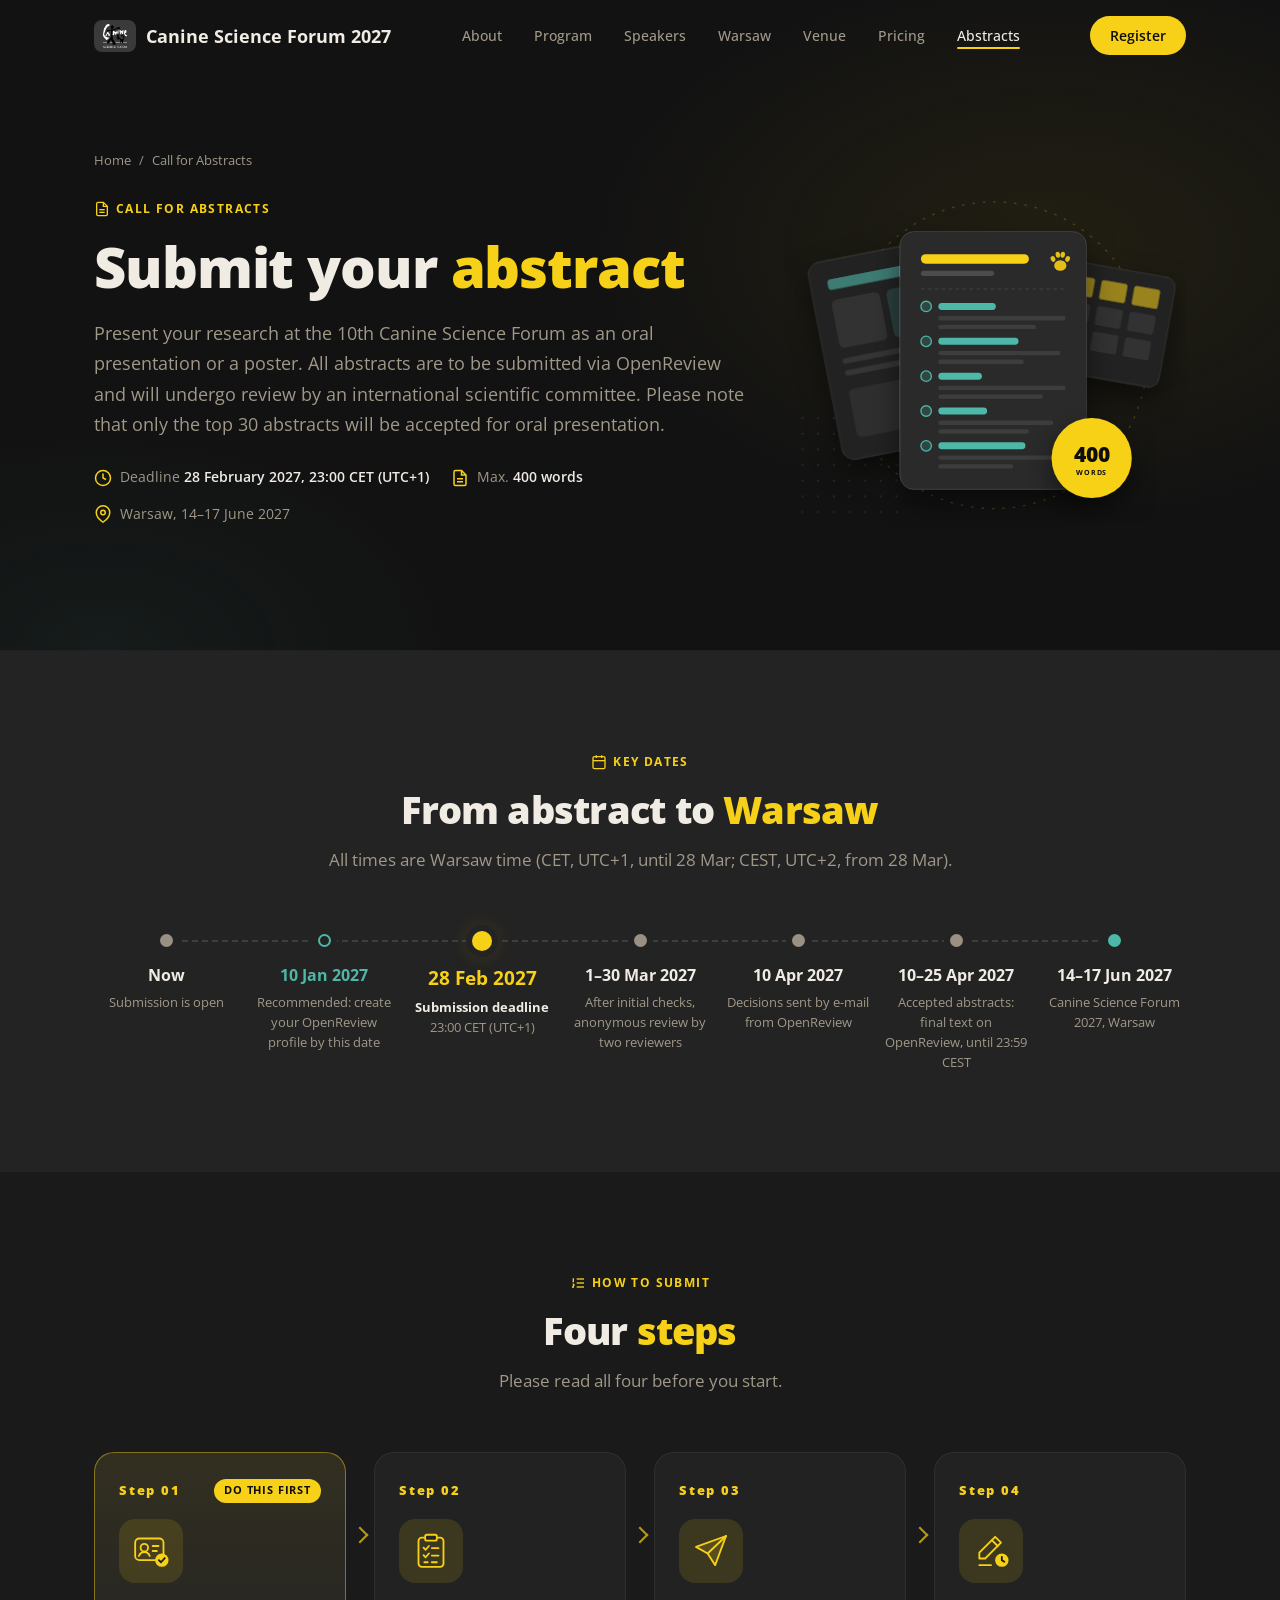
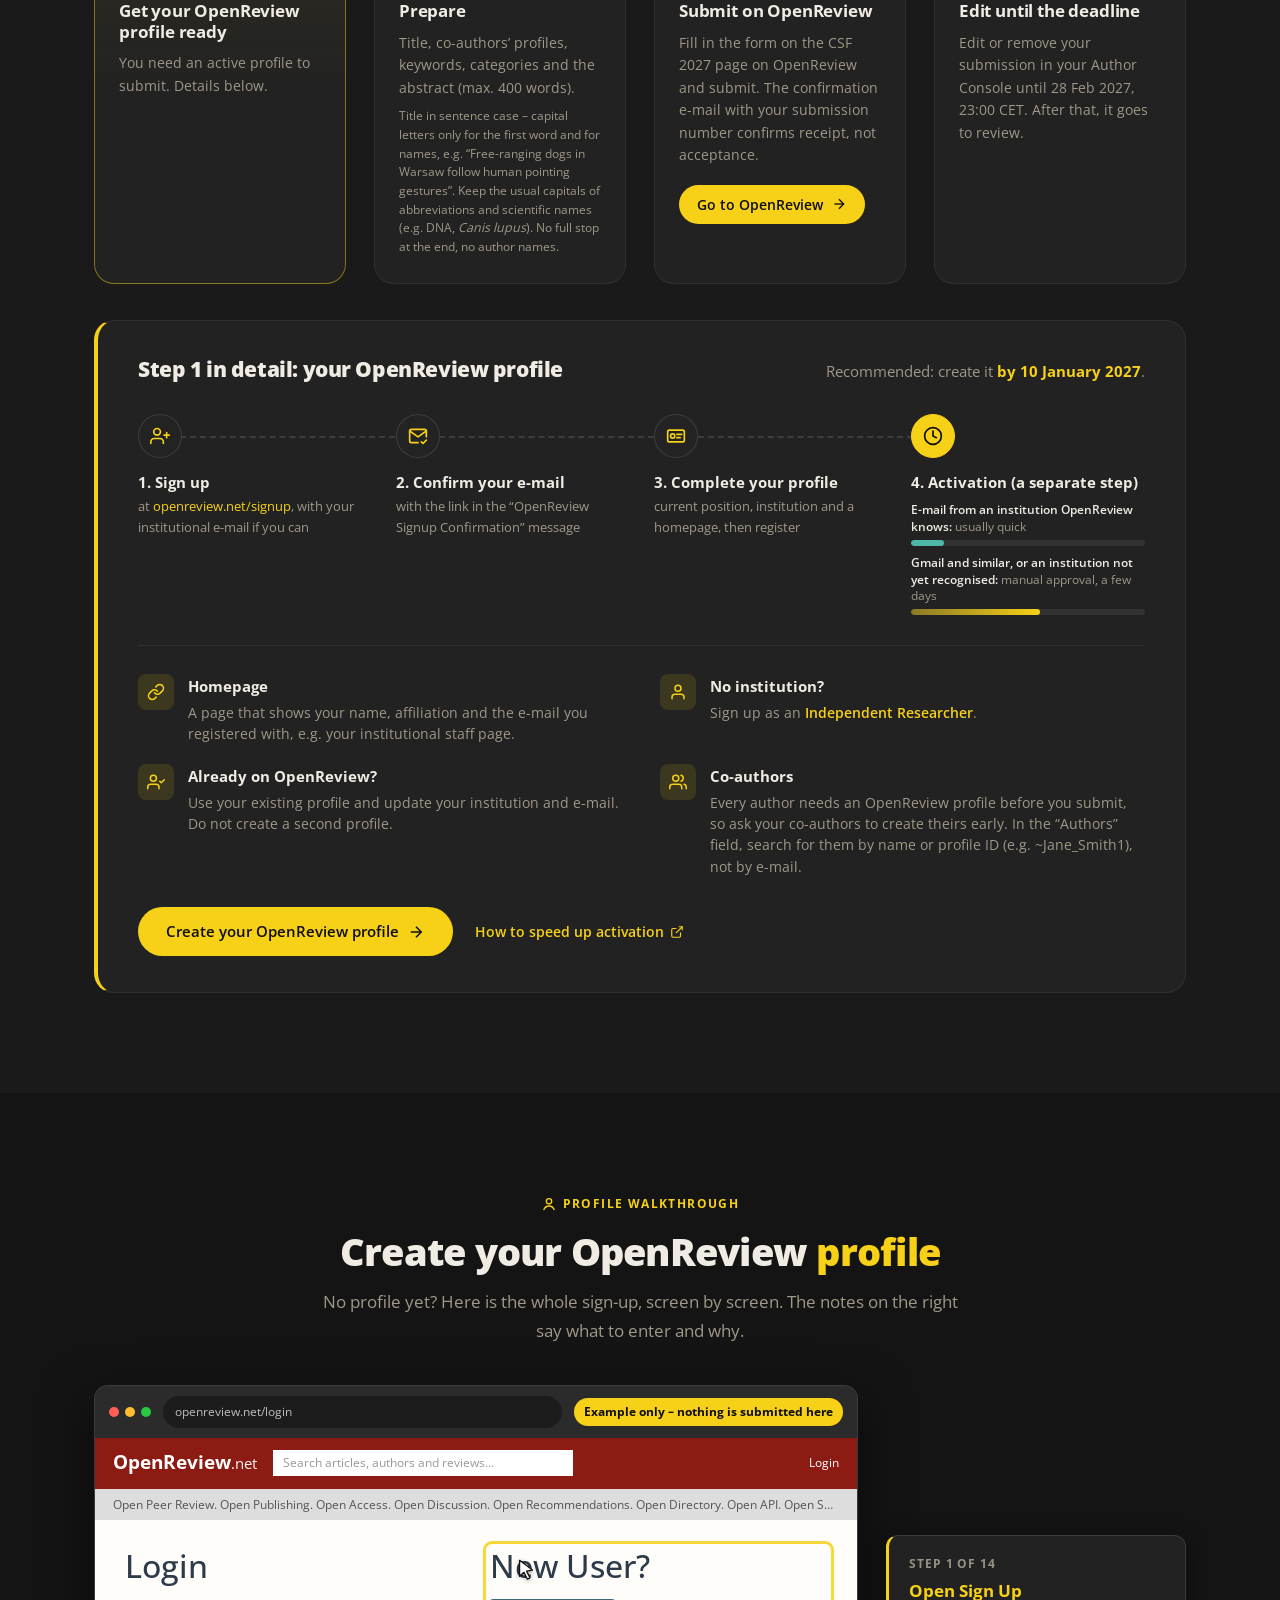
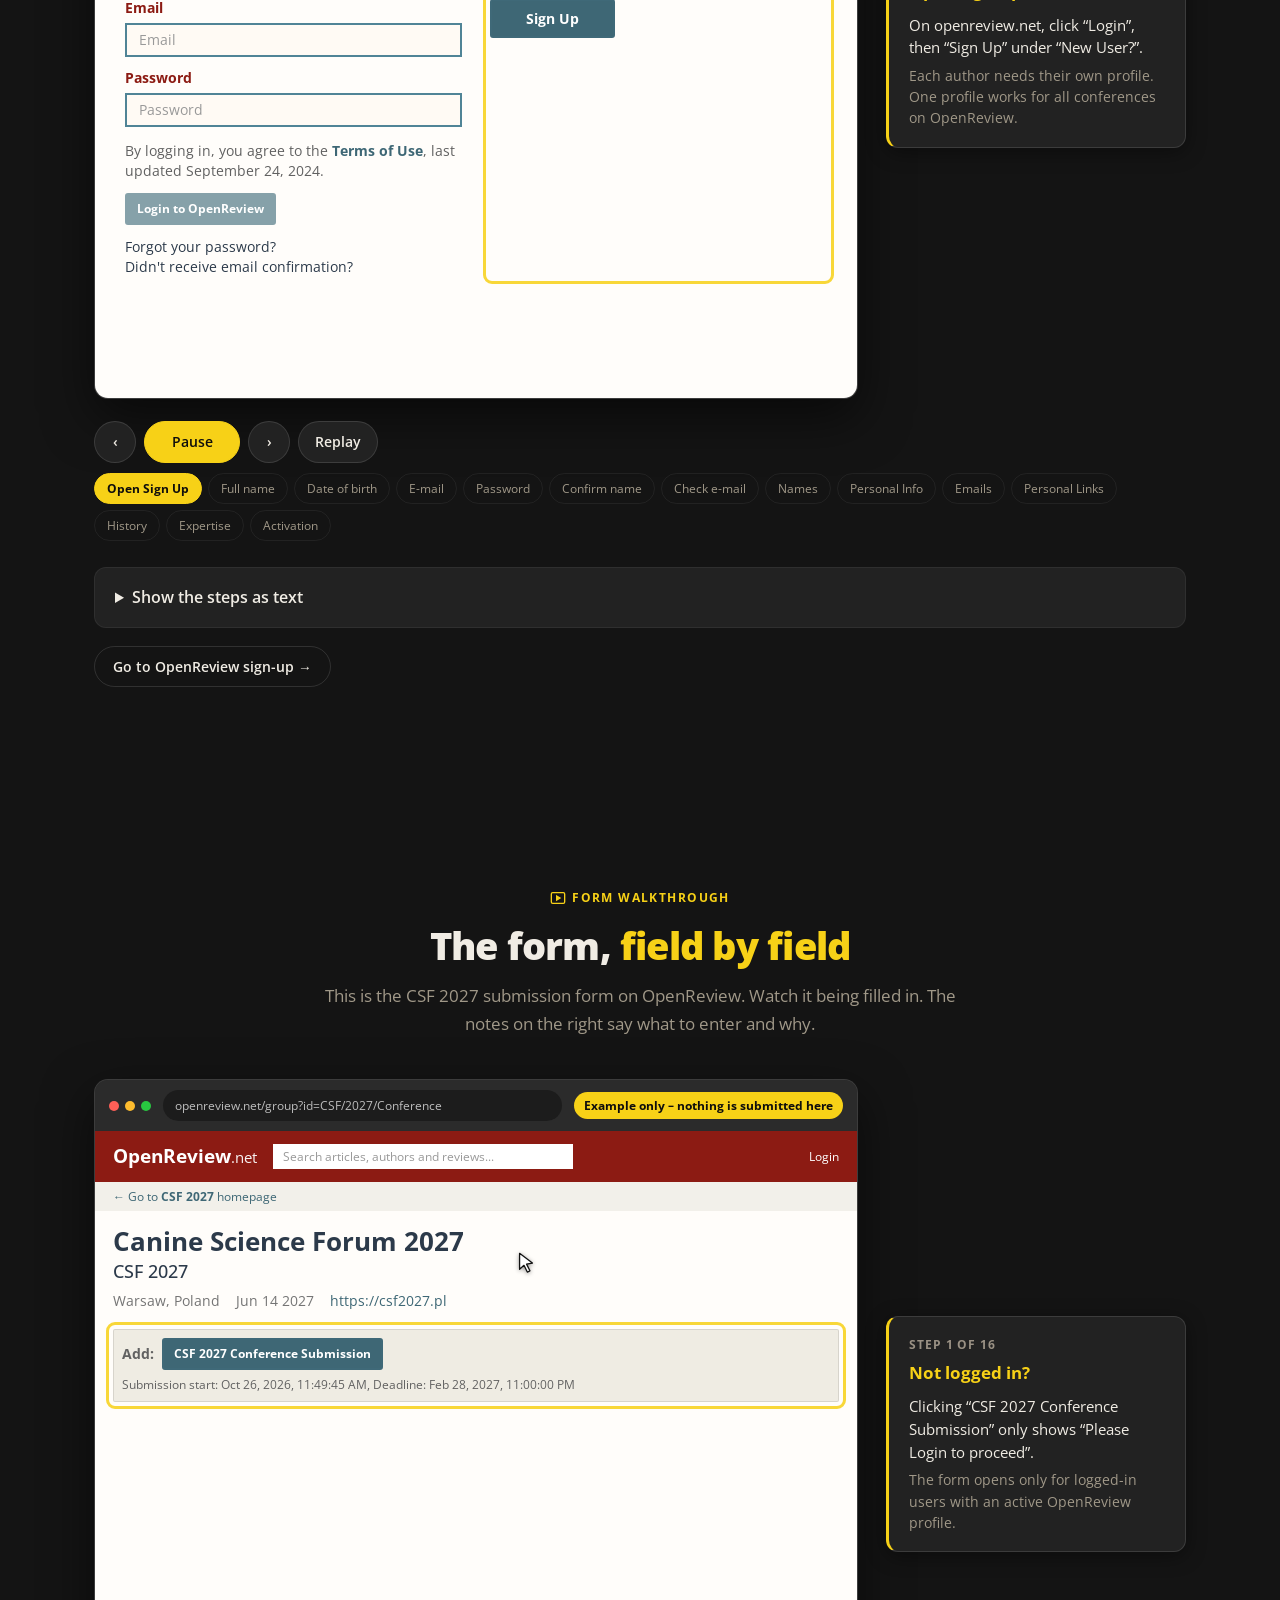
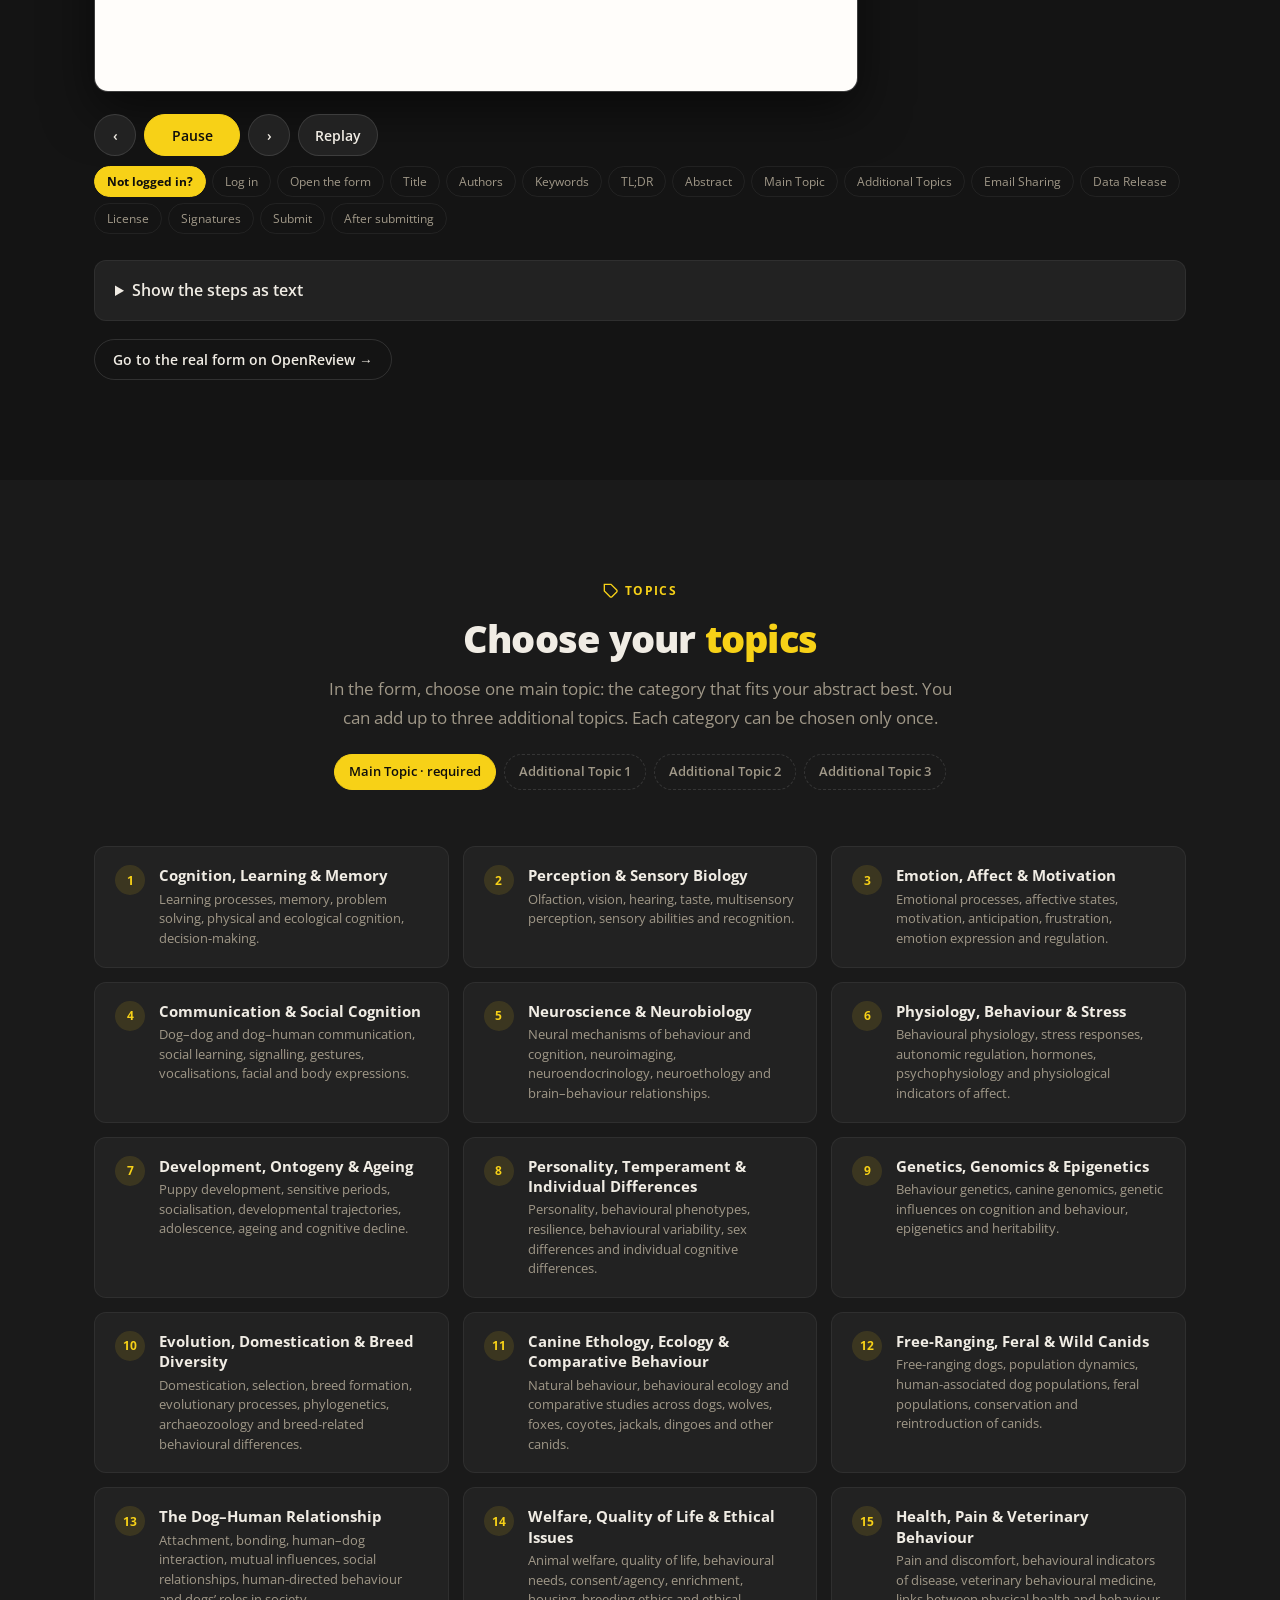
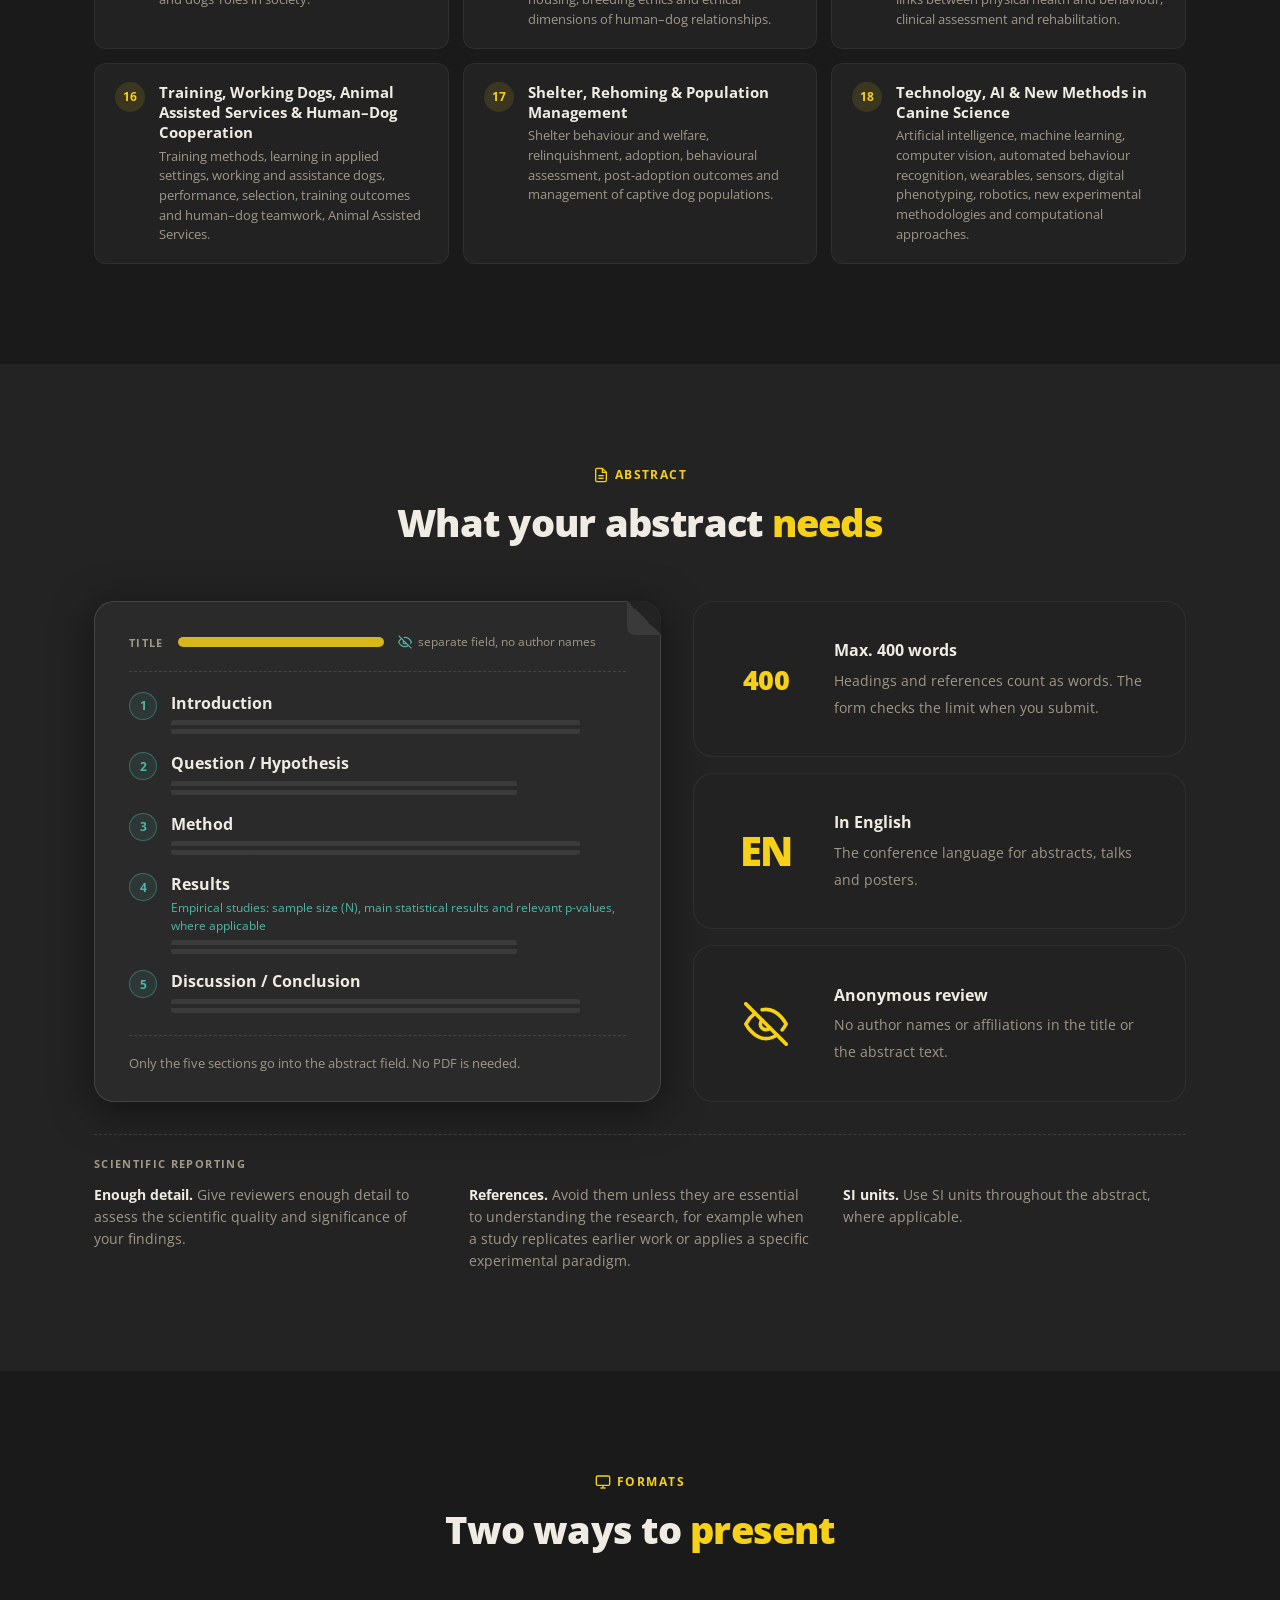
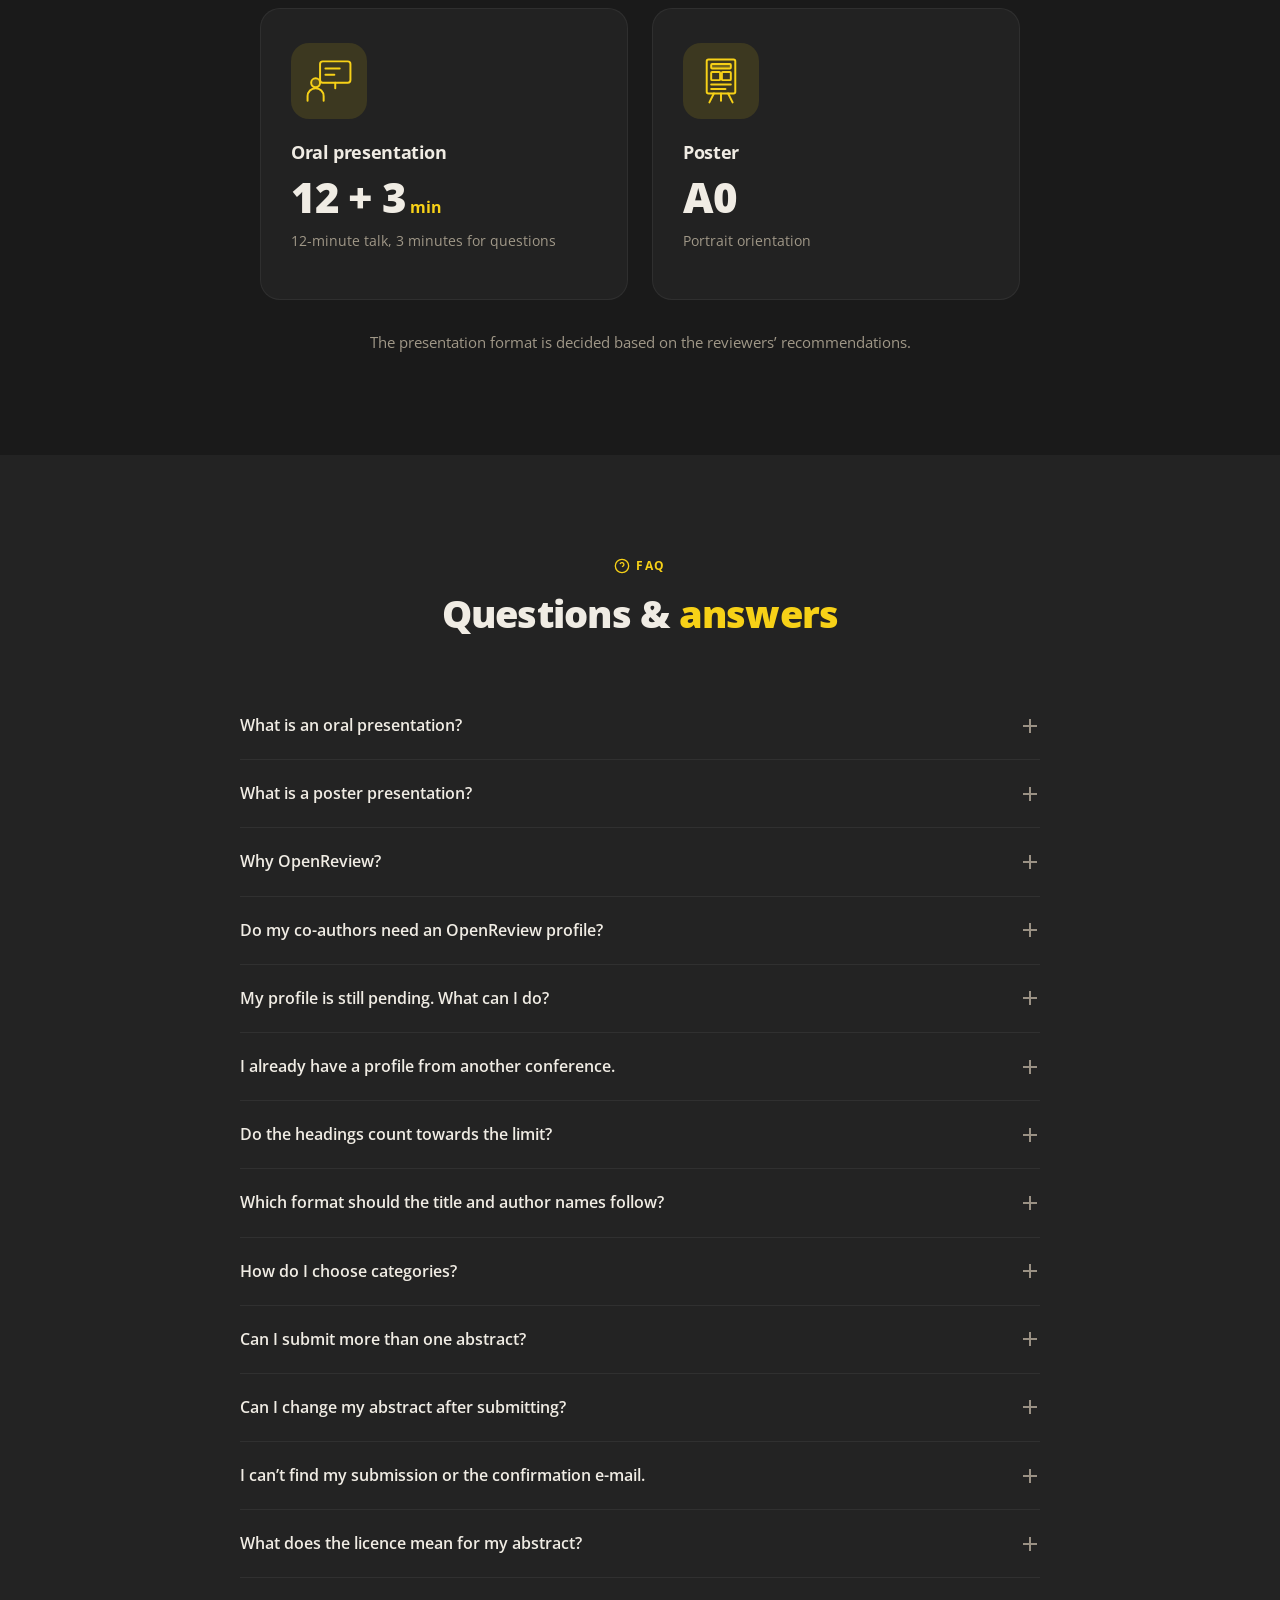
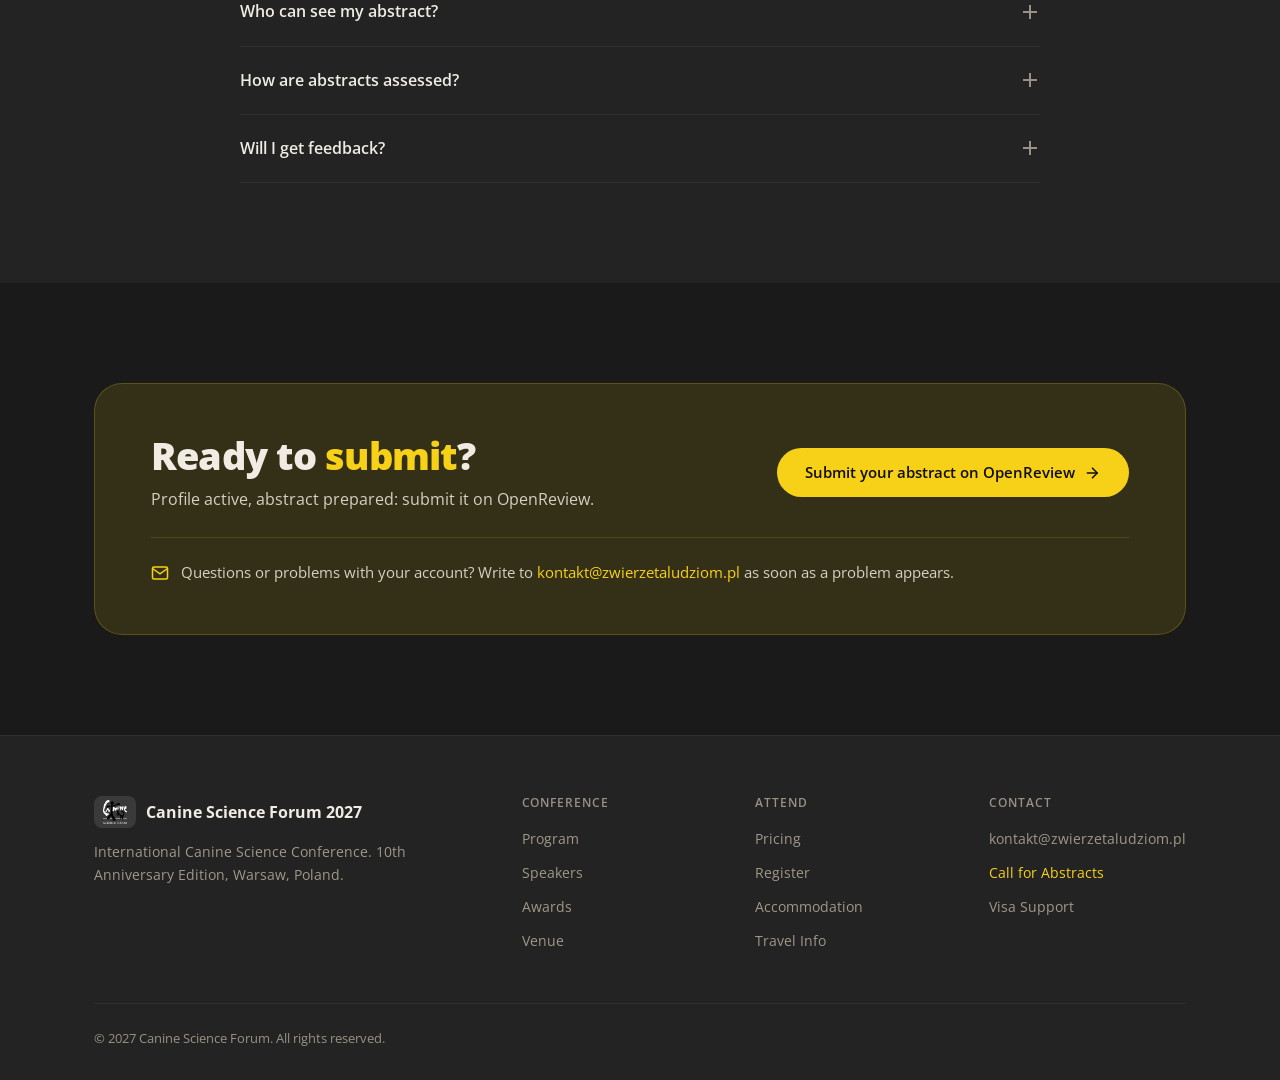
==== commit 2e7347f5: "Publish the preview of csf2027-site af183dc Co-Authored-By: Claude Fable 5.2 <noreply@anthropic.com>" ====
--- a/call-for-abstracts/index.html
+++ b/call-for-abstracts/index.html
@@ -21,11 +21,11 @@
 <link rel="icon" href="../favicon.ico" sizes="32x32">
 <link rel="apple-touch-icon" href="../apple-touch-icon.png">
 <link rel="preload" href="../assets/fonts/open-sans/open-sans-latin.woff2" as="font" type="font/woff2" crossorigin>
-<link rel="stylesheet" href="../assets/css/main.css?v=20261123-1">
-<link rel="stylesheet" href="../assets/css/call-for-abstracts.css?v=20261123-1">
-<link rel="stylesheet" href="../assets/css/form-demo.css?v=20261123-1">
-<script src="../assets/js/main.js?v=20261123-1" defer></script>
-<script src="../assets/js/form-demo.js?v=20261123-1" defer></script>
+<link rel="stylesheet" href="../assets/css/main.css?v=20261123-2">
+<link rel="stylesheet" href="../assets/css/call-for-abstracts.css?v=20261123-2">
+<link rel="stylesheet" href="../assets/css/form-demo.css?v=20261123-2">
+<script src="../assets/js/main.js?v=20261123-2" defer></script>
+<script src="../assets/js/form-demo.js?v=20261123-2" defer></script>
 </head>
 <body>
 
@@ -1219,7 +1219,7 @@
         <h3>Conference</h3>
         <a href="../#program">Program</a>
         <a href="../#speakers">Speakers</a>
-        <a href="../#awards">Award</a>
+        <a href="../#awards">Awards</a>
         <a href="../#venue">Venue</a>
       </div>
       <div class="footer-col">
--- a/assets/css/main.css
+++ b/assets/css/main.css
@@ -1506,6 +1506,33 @@
   padding: 6px 16px;
   font-size: 0.83rem;
   color: var(--text-secondary);
+}
+
+/* Link to the award page (early-career-award/) */
+.award-more {
+  margin-top: 40px;
+  text-align: center;
+}
+
+/* Second award (science-communication-award/): a separate block below the first */
+.award-second {
+  margin-top: 72px;
+  padding-top: 72px;
+  border-top: 1px solid var(--border-hover);
+}
+
+.award-package-items--four {
+  list-style: none;
+  grid-template-columns: repeat(4, 1fr);
+}
+
+.award-package-items--four .award-package-item { align-items: center; }
+.award-package-items--four .award-package-item strong { margin-bottom: 0; }
+.award-second .section-header h2 { text-wrap: balance; }
+.award-second .nowrap { white-space: nowrap; font-size: inherit; color: inherit; line-height: inherit; } /* not styled as .award-package-item span */
+
+@media (max-width: 1060px) {
+  .award-package-items--four { grid-template-columns: repeat(2, 1fr); }
 }
 
 /* ═══════════════════════════════════════
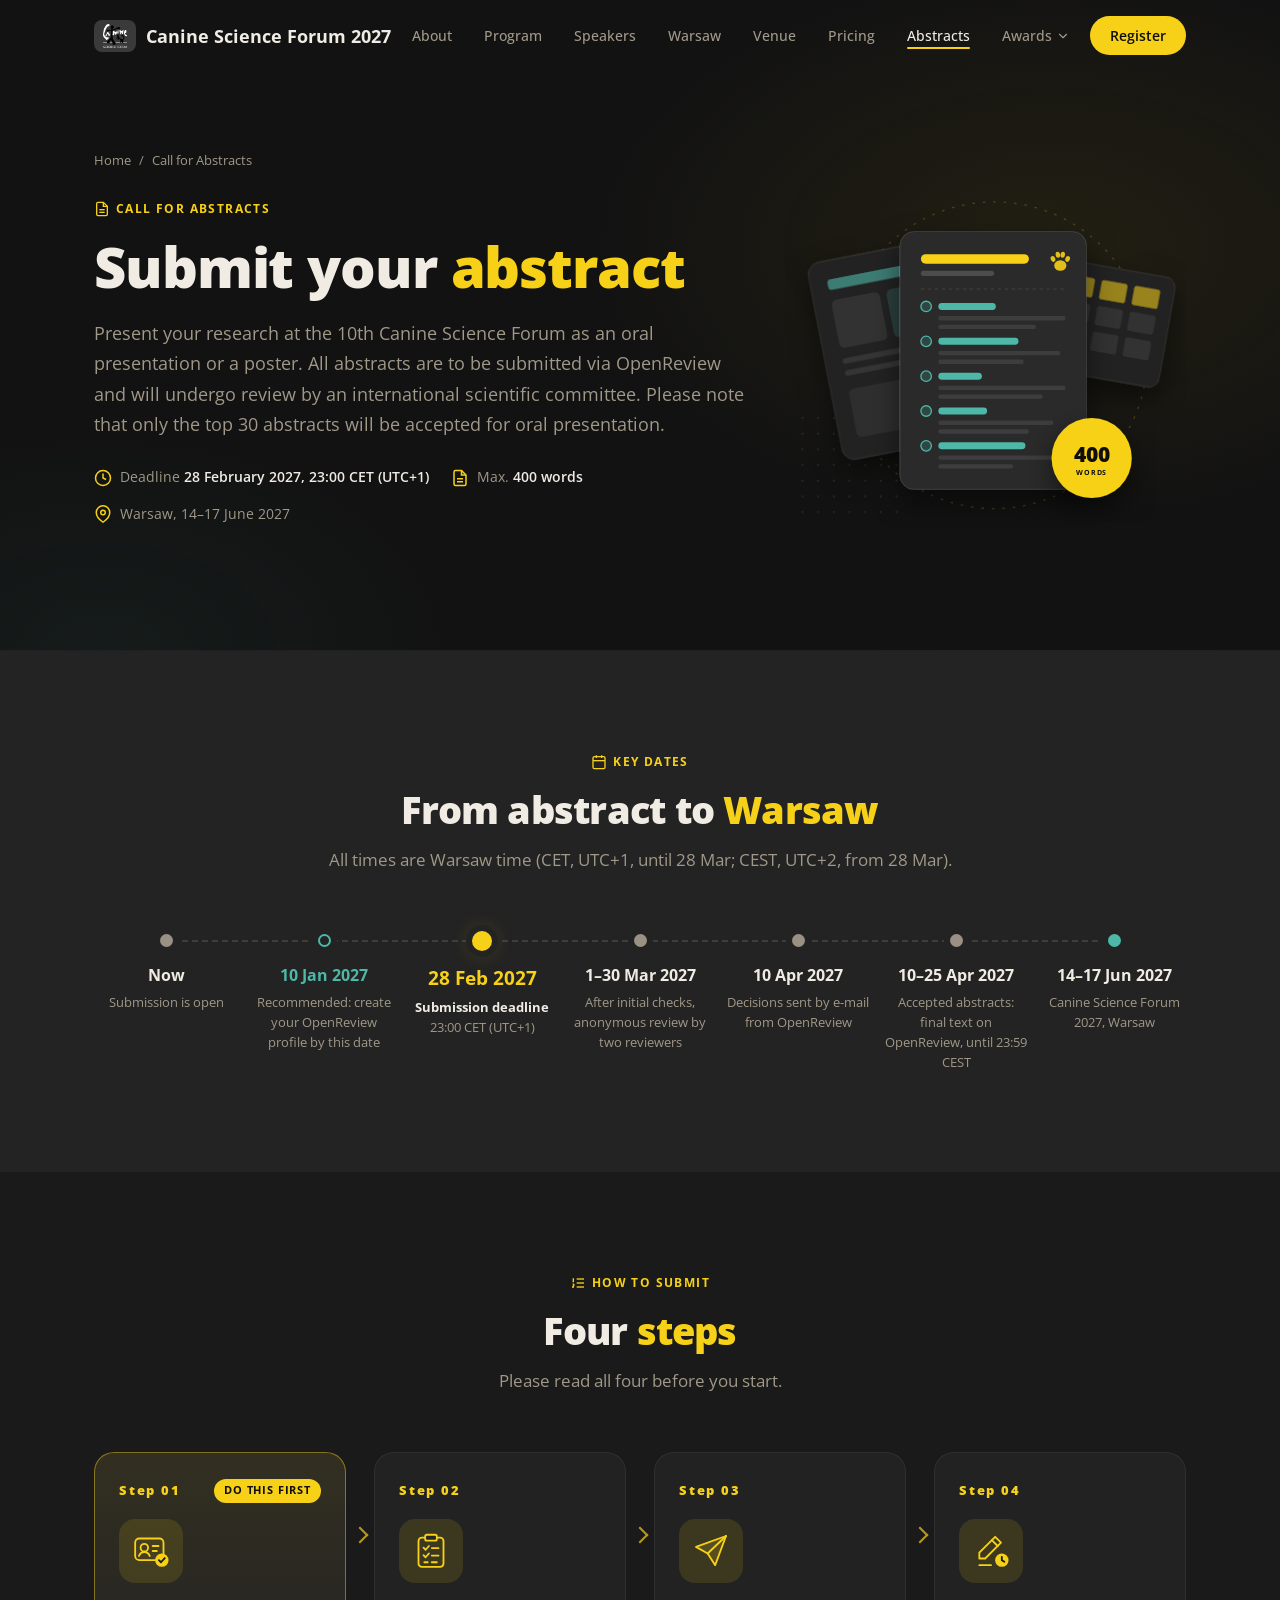
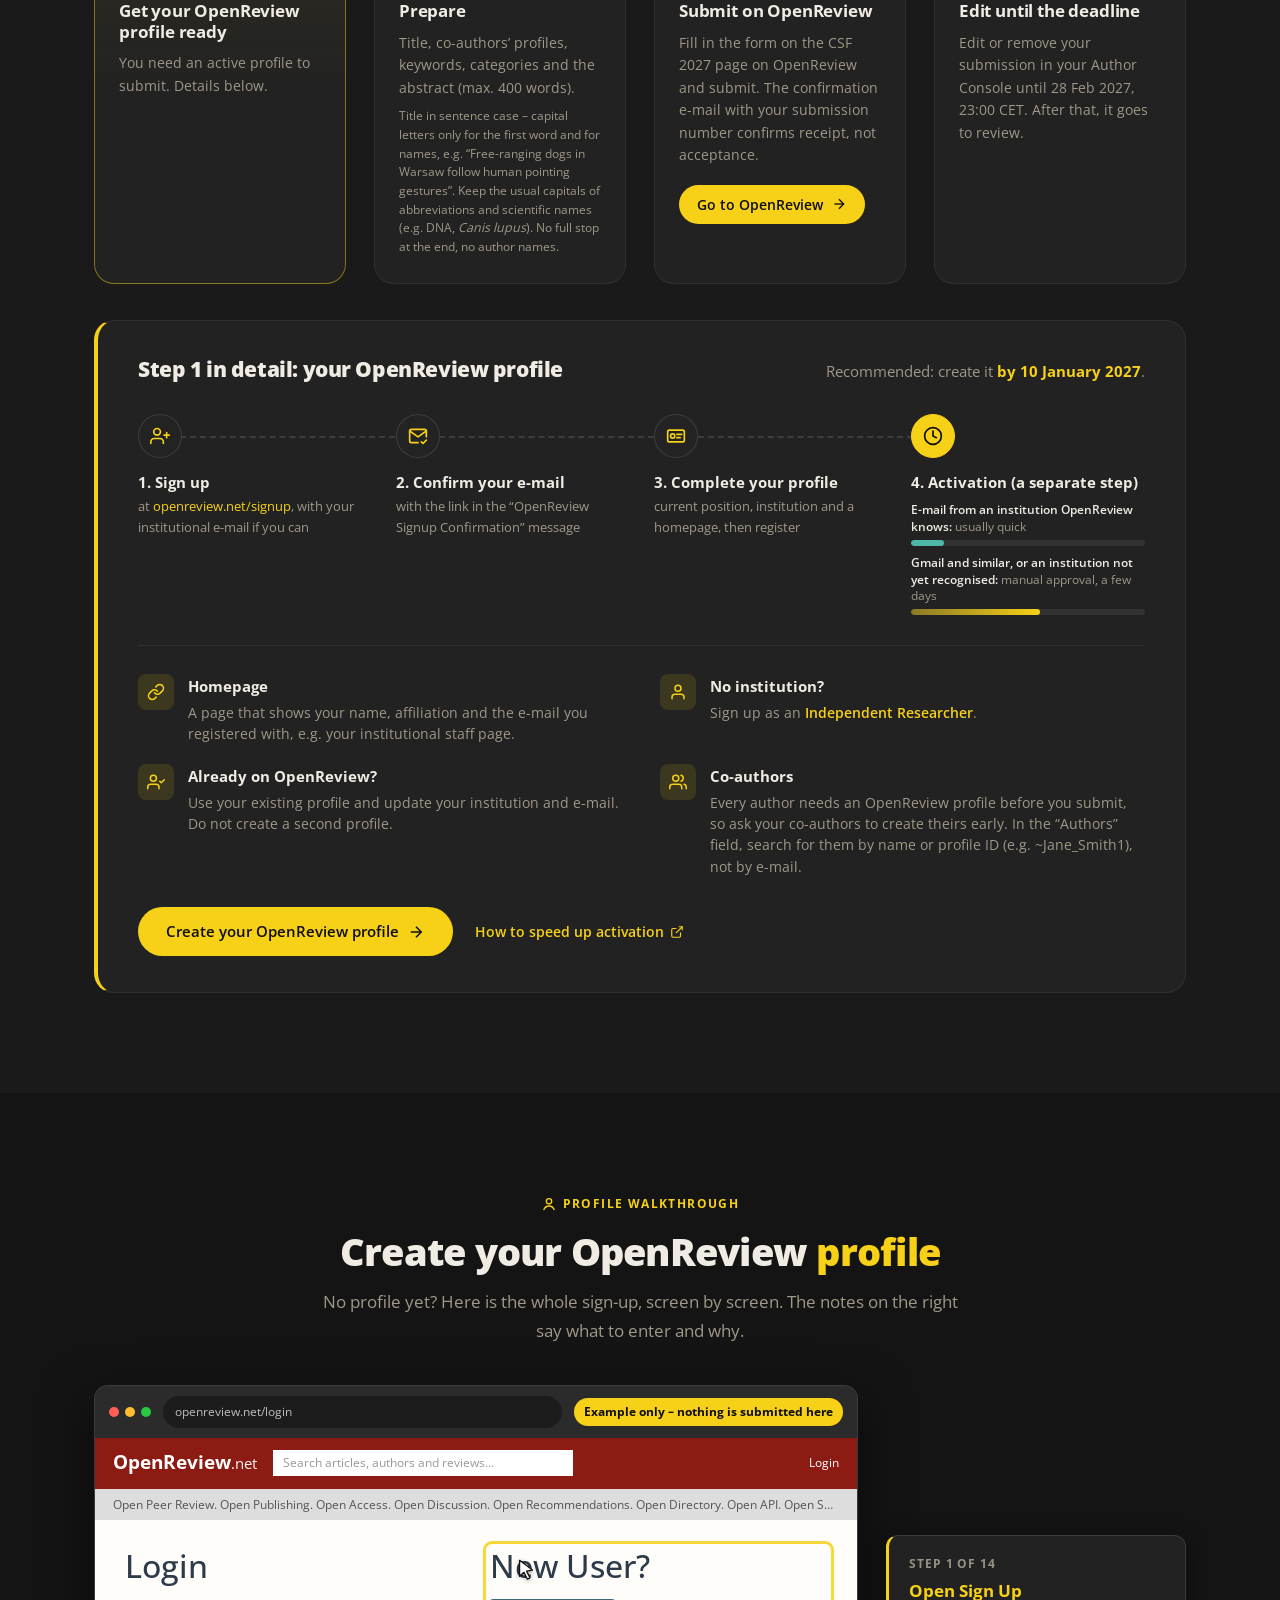
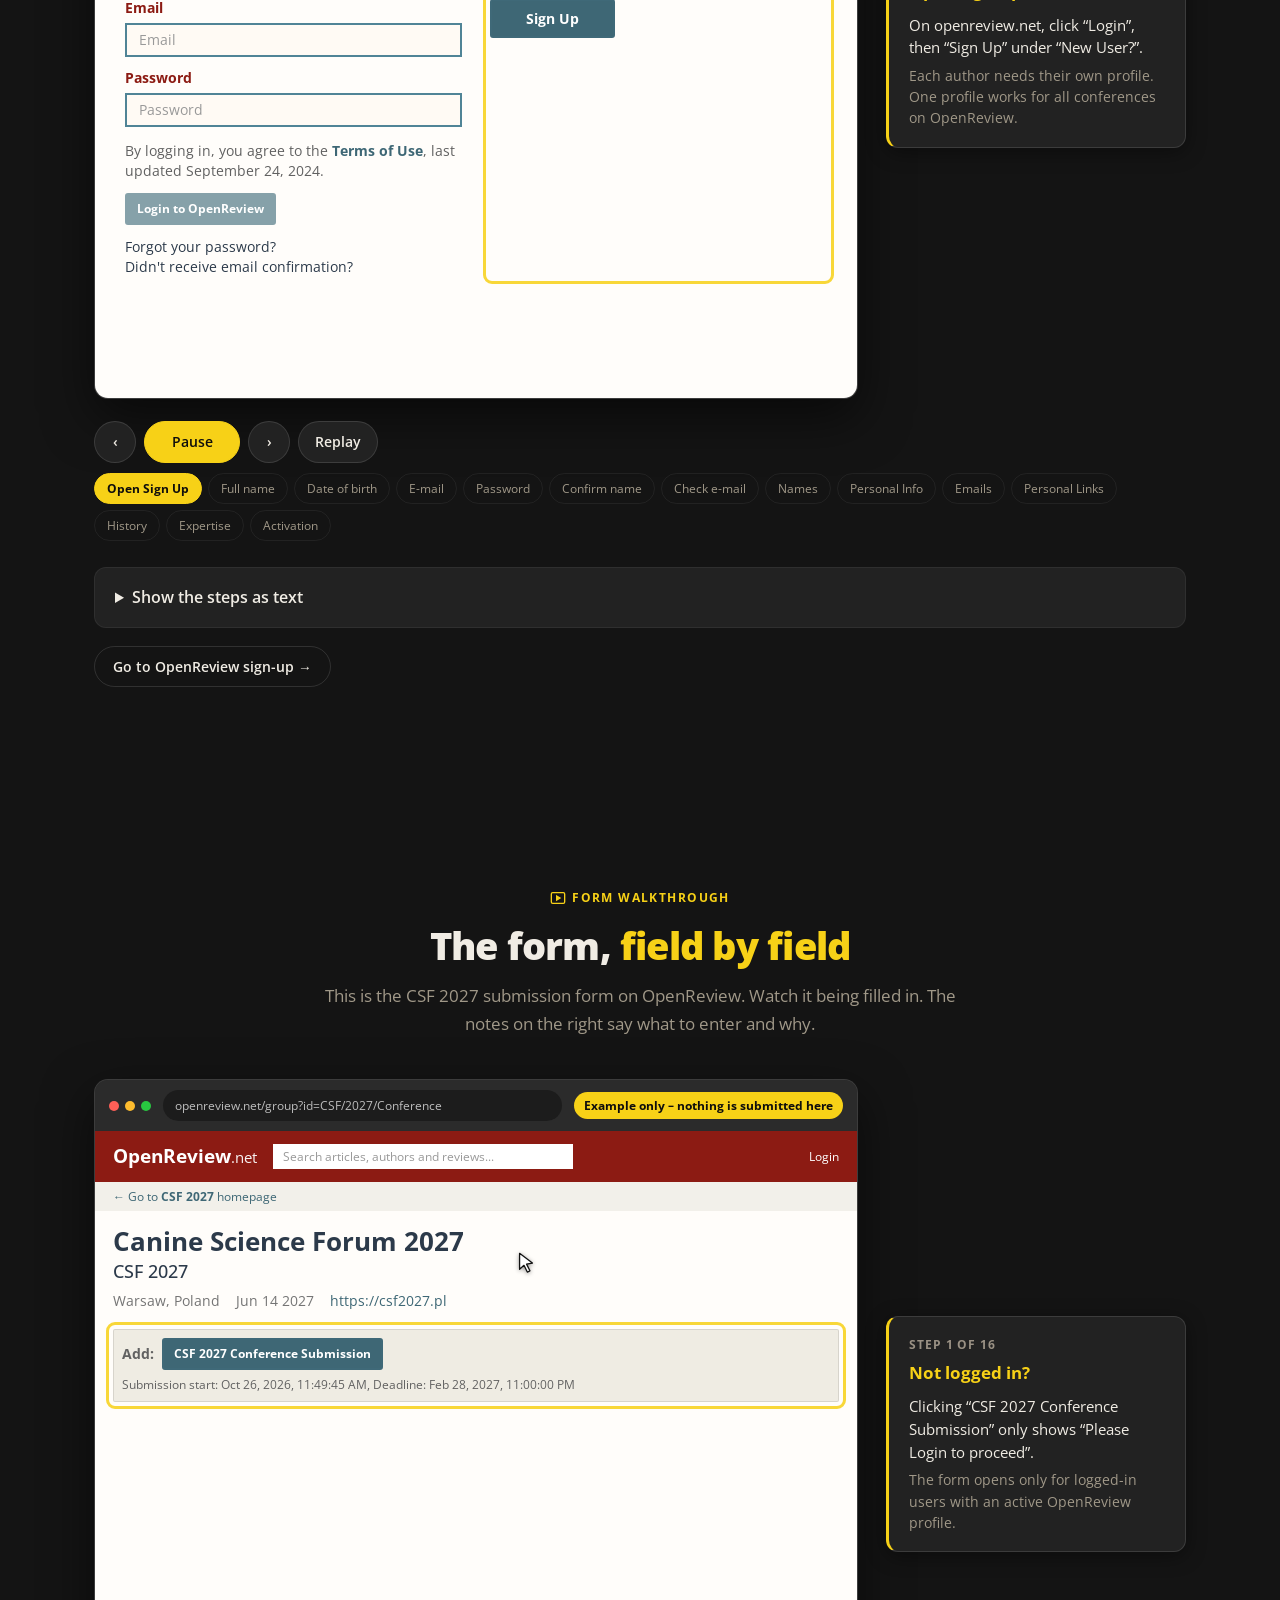
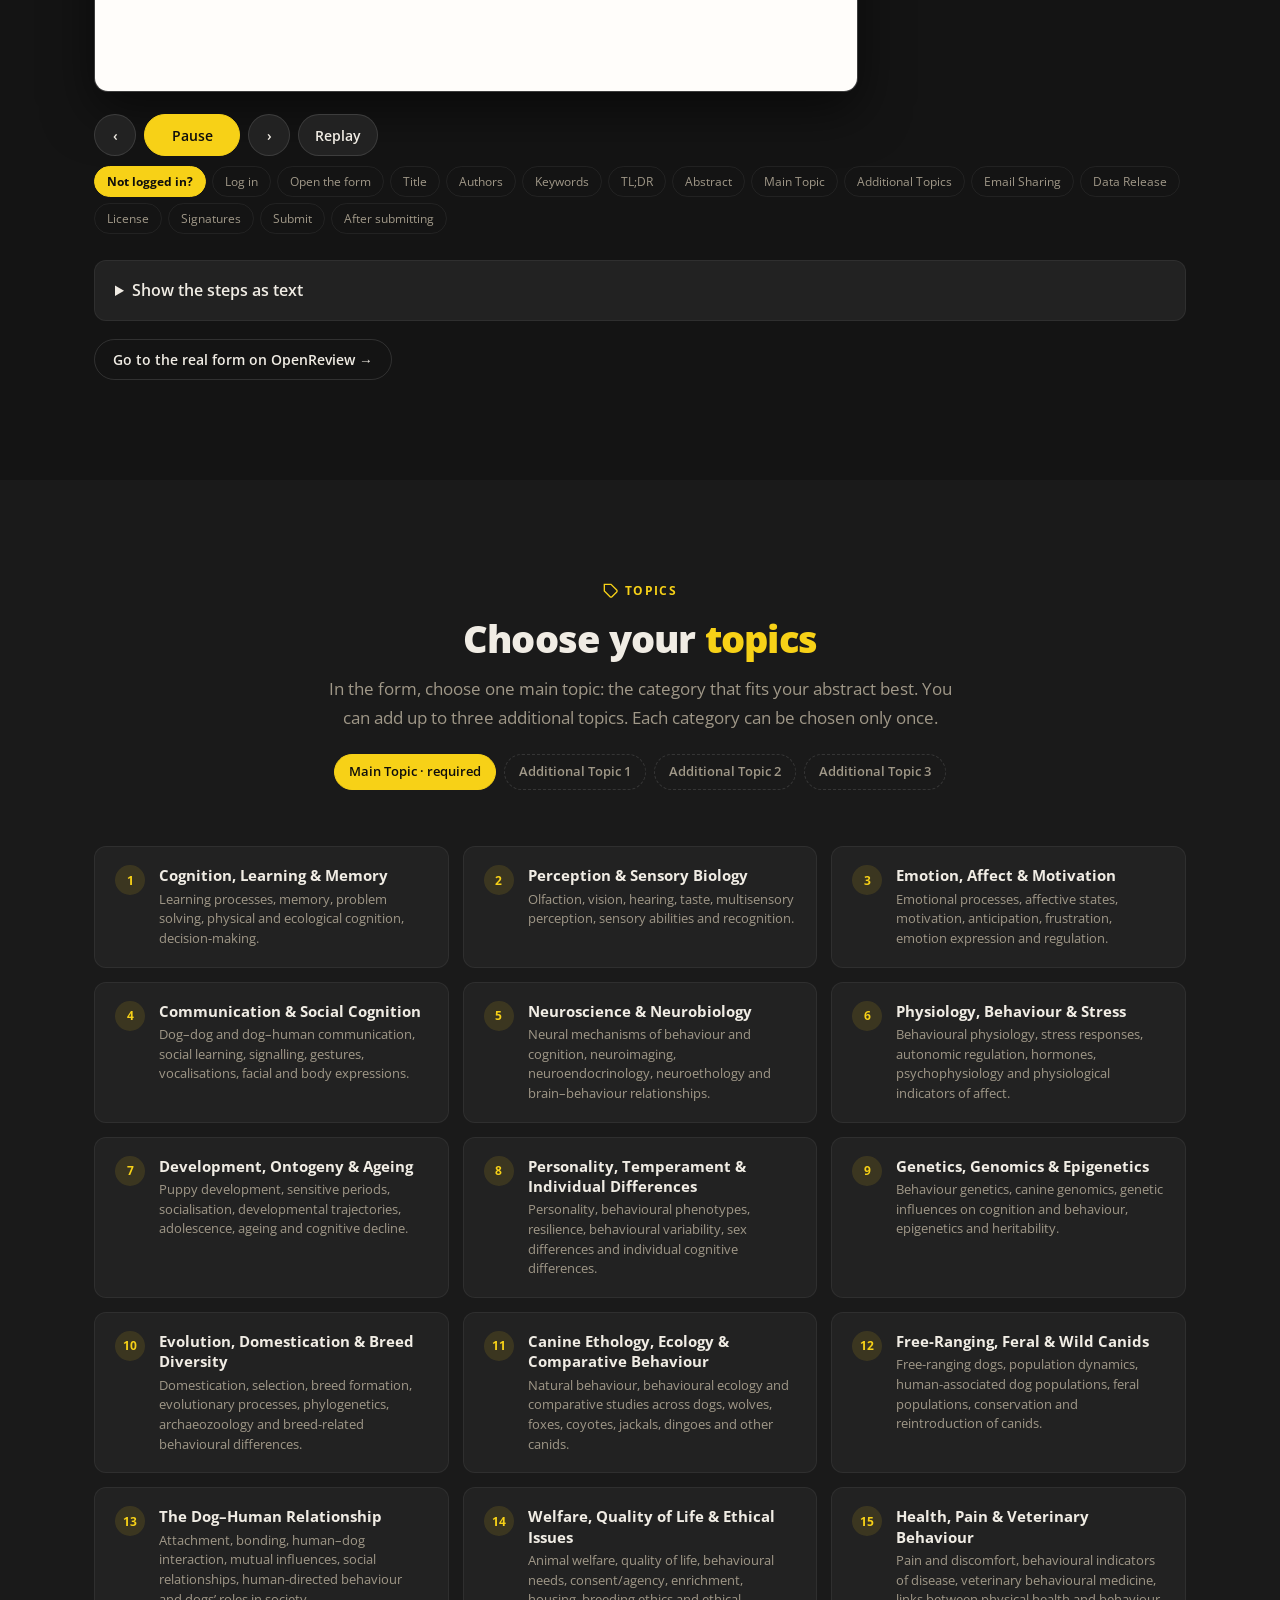
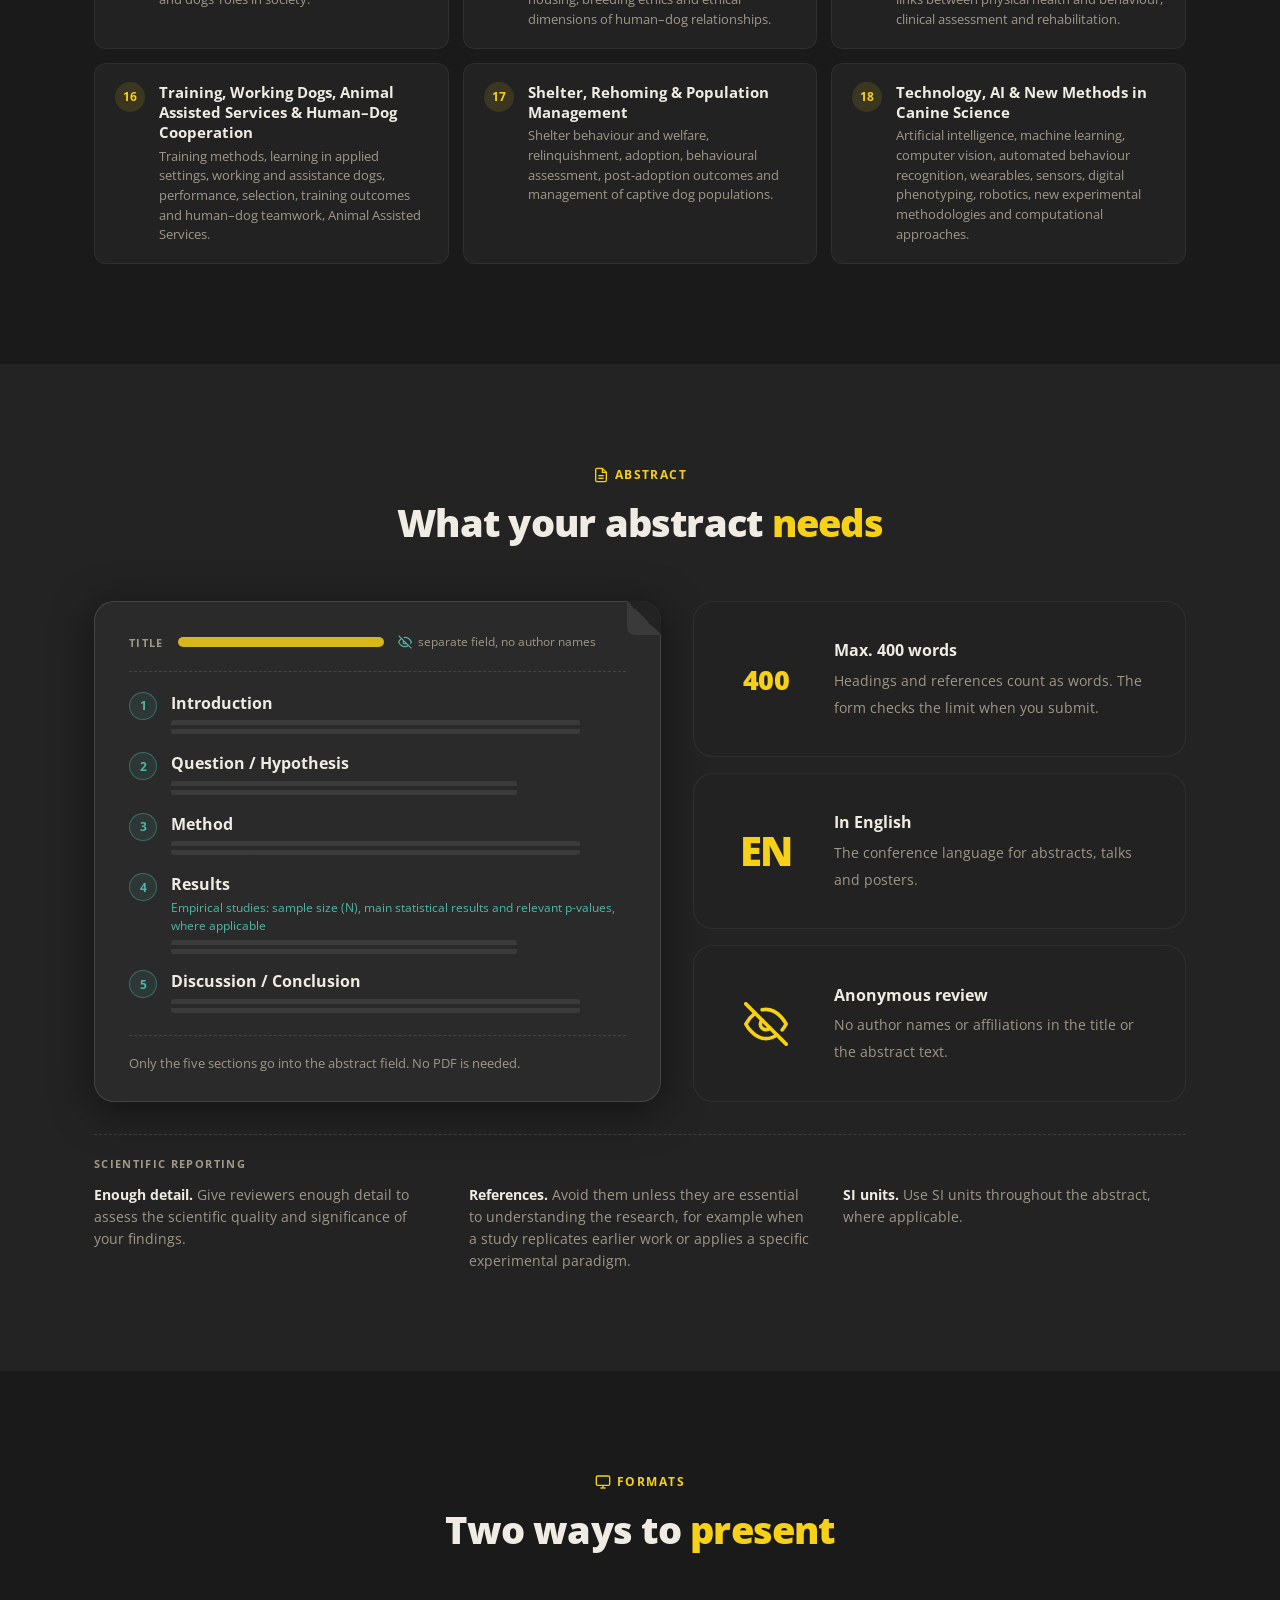
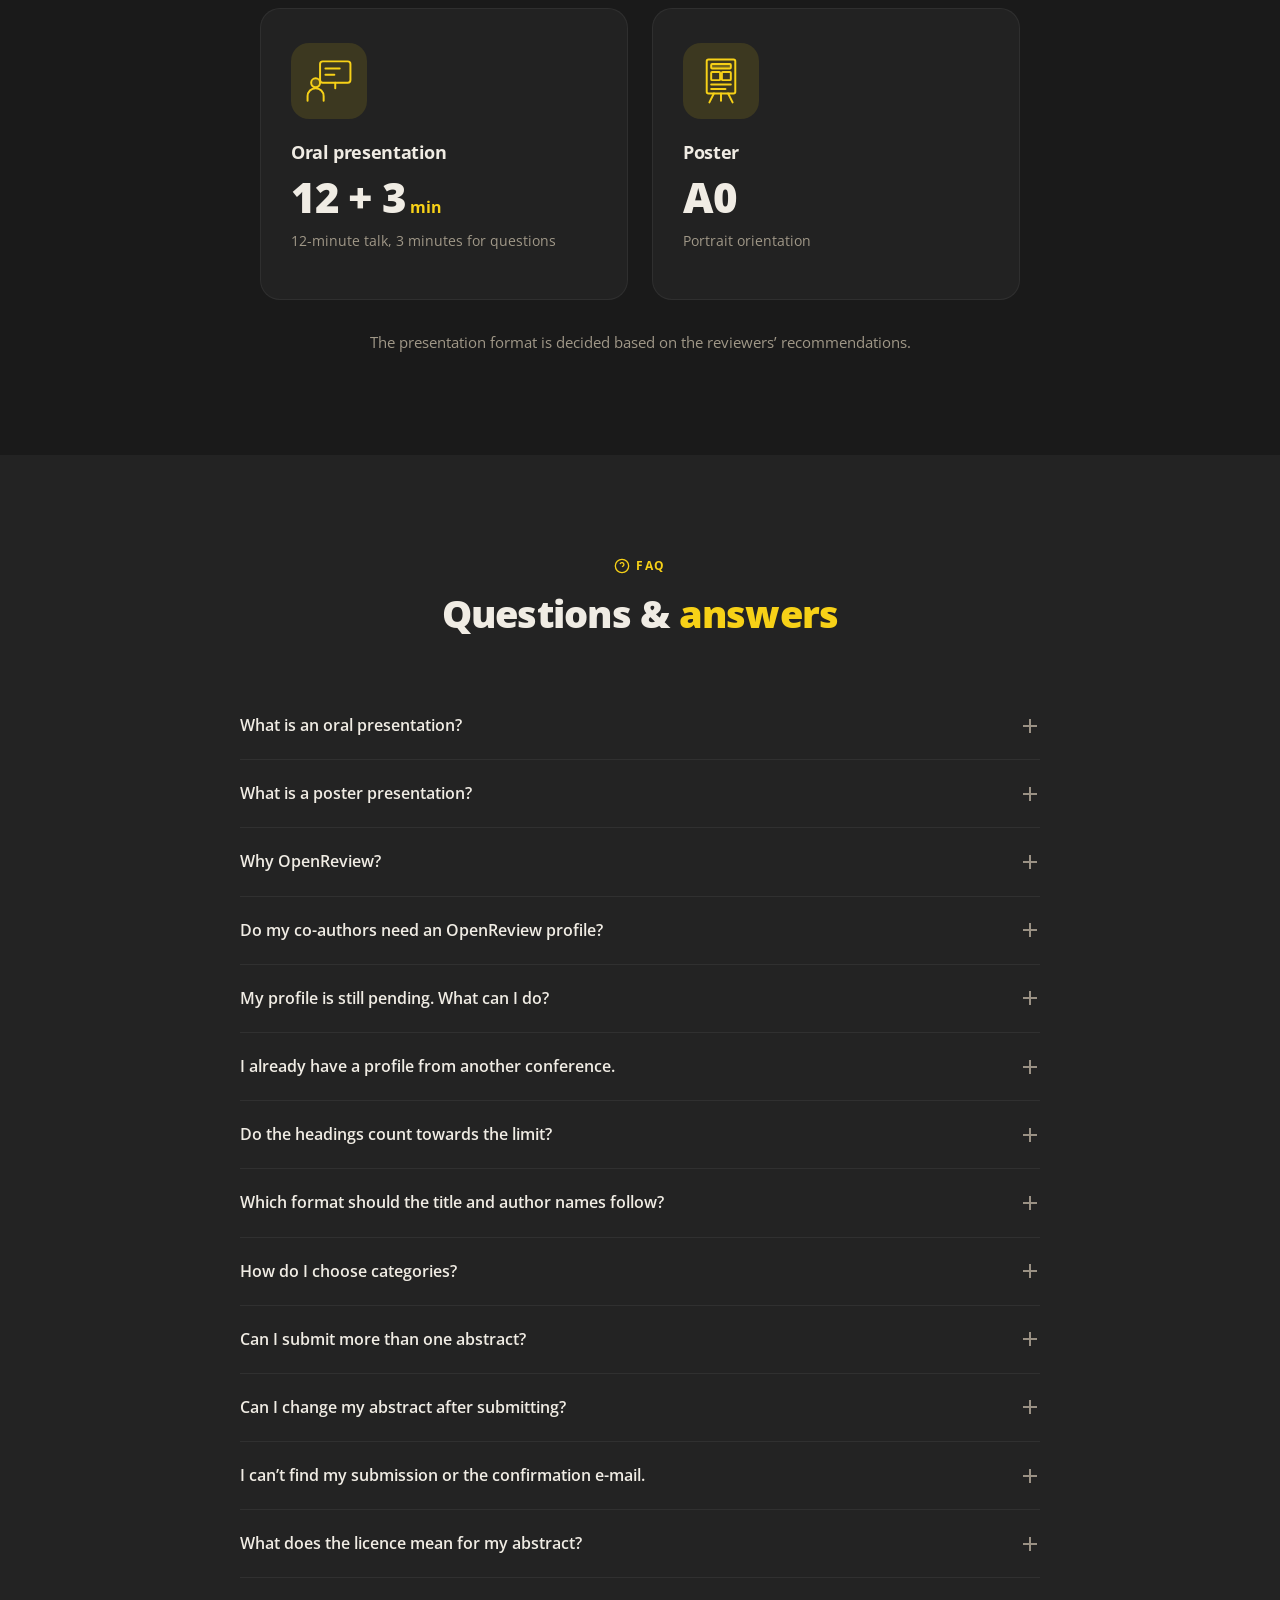
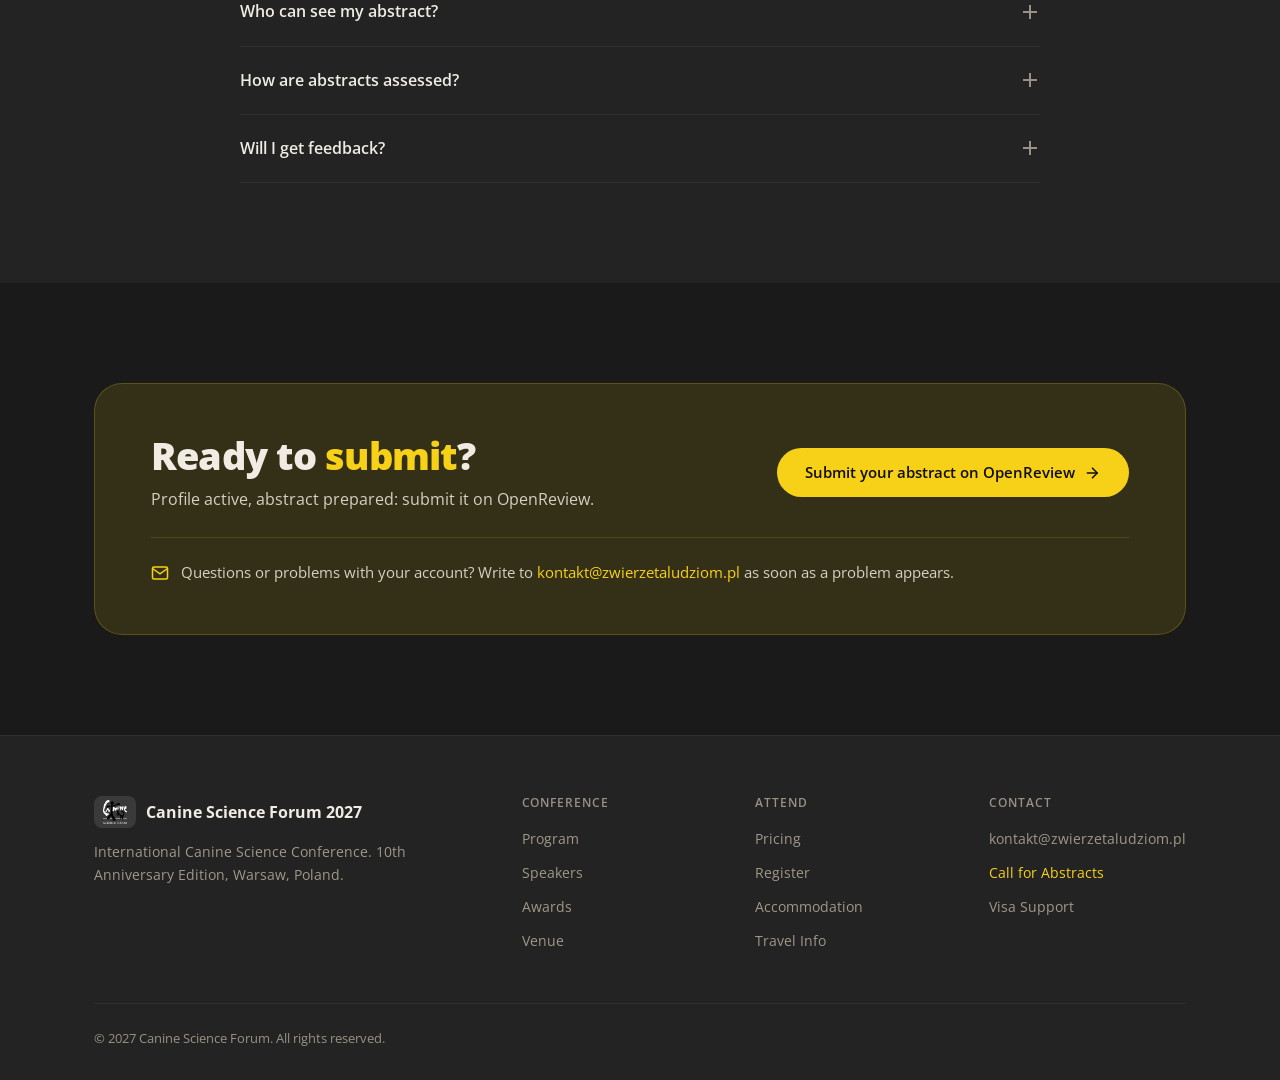
==== commit 93ac9b2a: "Publish the preview of csf2027-site be29b02 Co-Authored-By: Claude Fable 5.2 <noreply@anthropic.com>" ====
--- a/call-for-abstracts/index.html
+++ b/call-for-abstracts/index.html
@@ -21,11 +21,11 @@
 <link rel="icon" href="../favicon.ico" sizes="32x32">
 <link rel="apple-touch-icon" href="../apple-touch-icon.png">
 <link rel="preload" href="../assets/fonts/open-sans/open-sans-latin.woff2" as="font" type="font/woff2" crossorigin>
-<link rel="stylesheet" href="../assets/css/main.css?v=20261123-2">
-<link rel="stylesheet" href="../assets/css/call-for-abstracts.css?v=20261123-2">
-<link rel="stylesheet" href="../assets/css/form-demo.css?v=20261123-2">
-<script src="../assets/js/main.js?v=20261123-2" defer></script>
-<script src="../assets/js/form-demo.js?v=20261123-2" defer></script>
+<link rel="stylesheet" href="../assets/css/main.css?v=20261123-3">
+<link rel="stylesheet" href="../assets/css/call-for-abstracts.css?v=20261123-3">
+<link rel="stylesheet" href="../assets/css/form-demo.css?v=20261123-3">
+<script src="../assets/js/main.js?v=20261123-3" defer></script>
+<script src="../assets/js/form-demo.js?v=20261123-3" defer></script>
 </head>
 <body>
 
@@ -49,6 +49,14 @@
       <li><a href="../#venue">Venue</a></li>
       <li><a href="../#pricing">Pricing</a></li>
       <li><a href="./" aria-current="page">Abstracts</a></li>
+      <li class="nav-has-menu">
+        <button type="button" class="nav-menu-toggle" aria-expanded="false" aria-controls="navAwardsMenu">Awards<svg class="nav-menu-chevron" viewBox="0 0 24 24" fill="none" stroke="currentColor" stroke-width="2" stroke-linecap="round" stroke-linejoin="round" aria-hidden="true" focusable="false"><polyline points="6 9 12 15 18 9"/></svg></button>
+        <span class="nav-group-label">Awards</span>
+        <ul class="nav-submenu" id="navAwardsMenu">
+          <li><a href="../early-career-award/">Early Career Scientist Award</a></li>
+          <li><a href="../science-communication-award/">Science Communication Award</a></li>
+        </ul>
+      </li>
     </ul>
     <div class="nav-right">
       <a href="https://easl.ink/YyBd8" target="_blank" rel="noopener" class="nav-cta">Register</a>
--- a/assets/css/main.css
+++ b/assets/css/main.css
@@ -261,6 +261,107 @@
 .nav-center a:hover::after,
 .nav-center a[aria-current="page"]::after { width: 100%; }
 
+/* Awards: a disclosure menu with the two award pages. main.js opens it (click, Enter, Space,
+   mouse hover) and keeps aria-expanded in step; without JavaScript, hover and keyboard focus
+   show it. On phones (768 px and below) the links are listed in the open menu instead. */
+.nav-has-menu { position: relative; }
+
+.nav-menu-toggle {
+  display: inline-flex;
+  align-items: center;
+  gap: 4px;
+  position: relative;
+  padding: 0;
+  border: 0;
+  background: none;
+  font: inherit;
+  font-size: 0.875rem;
+  font-weight: 500;
+  line-height: inherit;
+  color: var(--text-secondary);
+  cursor: pointer;
+  transition: color var(--transition);
+}
+.nav-menu-toggle::after {
+  /* the same underline as the other nav links */
+  content: '';
+  position: absolute;
+  bottom: -4px;
+  left: 0;
+  width: 0;
+  height: 2px;
+  background: var(--accent);
+  transition: width var(--transition);
+  border-radius: 1px;
+}
+.nav-menu-chevron { width: 14px; height: 14px; flex-shrink: 0; transition: transform var(--transition); }
+.nav-menu-toggle:hover,
+.nav-has-menu.open > .nav-menu-toggle,
+.nav-has-menu.is-current > .nav-menu-toggle { color: var(--text-primary); }
+.nav-menu-toggle:hover::after,
+.nav-has-menu.is-current > .nav-menu-toggle::after { width: calc(100% - 18px); }
+.nav-has-menu.open .nav-menu-chevron { transform: rotate(180deg); }
+
+.nav-group-label { display: none; } /* phones only */
+
+.nav-submenu {
+  display: none;
+  position: absolute;
+  top: calc(100% + 14px);
+  right: -12px;
+  min-width: 250px;
+  padding: 6px;
+  list-style: none;
+  background: var(--bg-card);
+  border: 1px solid var(--border-hover);
+  border-radius: var(--radius-md);
+  box-shadow: var(--shadow-lg);
+}
+.nav-submenu::before {
+  /* bridge over the gap, so the menu stays open while the mouse moves down to it */
+  content: '';
+  position: absolute;
+  left: 0; right: 0;
+  top: -20px;
+  height: 20px;
+}
+nav.scrolled .nav-submenu { top: calc(100% + 18px); } /* below the bar's bottom edge */
+@media (min-width: 769px) {
+  html:not(.js) .nav-has-menu:hover > .nav-submenu,
+  html:not(.js) .nav-has-menu:focus-within > .nav-submenu,
+  .nav-has-menu.open > .nav-submenu { display: block; }
+}
+@media (min-width: 769px) and (prefers-reduced-motion: no-preference) {
+  .nav-has-menu.open > .nav-submenu { animation: navMenuIn 0.18s ease-out; }
+}
+@keyframes navMenuIn {
+  from { opacity: 0; transform: translateY(-4px); }
+  to { opacity: 1; transform: none; }
+}
+
+.nav-center .nav-submenu a {
+  display: flex;
+  align-items: center;
+  gap: 10px;
+  min-height: 44px;
+  padding: 0 14px 0 12px;
+  border-radius: 8px;
+  white-space: nowrap;
+}
+.nav-center .nav-submenu a::after { display: none; }
+.nav-center .nav-submenu a::before {
+  /* a dot marks the current page; the space is kept on the other entry so the texts align */
+  content: '';
+  flex-shrink: 0;
+  width: 6px; height: 6px;
+  border-radius: 50%;
+  background: transparent;
+}
+.nav-center .nav-submenu a:hover { background: rgba(255,255,255,0.05); }
+.nav-center .nav-submenu a[aria-current="page"]::before { background: var(--accent); }
+.nav-center .nav-submenu a:focus-visible { outline-offset: -2px; }
+
+
 .nav-right {
   display: flex;
   align-items: center;
@@ -1899,6 +2000,16 @@
 
 @media (max-width: 900px) {
   .nav-center { gap: 16px; }
+}
+
+/* eight items since "Awards" (23 Nov 2026): tighter gaps where the row was too wide;
+   just above the phone menu (769-900 px) the links are also 1 px smaller */
+@media (min-width: 1061px) and (max-width: 1139px) {
+  .nav-center { gap: 22px; }
+}
+@media (min-width: 769px) and (max-width: 900px) {
+  .nav-center { gap: 10px; }
+  .nav-center a, .nav-menu-toggle { font-size: 0.8125rem; }
 }
 
 @media (max-width: 768px) {
@@ -1919,6 +2030,44 @@
   /* "Register" next to the menu button, not in the middle of the bar */
   .nav-logo { margin-right: auto; }
   .nav-right { margin-right: 24px; }
+  /* Awards in the open phone menu: a label and the two pages as ordinary entries */
+  .nav-menu-toggle { display: none; }
+  .nav-group-label {
+    display: block;
+    text-align: center;
+    font-size: 0.7rem;
+    font-weight: 700;
+    letter-spacing: 0.12em;
+    text-transform: uppercase;
+    color: var(--text-muted);
+  }
+  .nav-center .nav-submenu {
+    display: flex;
+    flex-direction: column;
+    align-items: center;
+    gap: 0;
+    position: static;
+    min-width: 0;
+    margin-top: 0;
+    padding: 0;
+    background: none;
+    border: 0;
+    box-shadow: none;
+    animation: none;
+  }
+  .nav-center .nav-submenu::before { display: none; }
+  .nav-center .nav-submenu a { padding: 0; white-space: normal; }
+  .nav-center .nav-submenu a::before { display: none; }
+  .nav-center .nav-submenu a[aria-current="page"]::after { display: block; } /* the same underline as the other current links */
+  /* the open phone menu: scrolls inside when the screen is low (landscape); 72 px is the bar's height at the top of the page */
+  .nav-center.open { max-height: calc(100vh - 72px); max-height: calc(100dvh - 72px); overflow-y: auto; overscroll-behavior: contain; }
+  /* 44 px tap targets with a row pitch of 44 px; the underline stays just under the text */
+  .nav-center.open { gap: 0; padding-top: 8px; padding-bottom: 8px; }
+  .nav-center > li > a,
+  .nav-center .nav-submenu a { display: inline-flex; align-items: center; min-height: 44px; }
+  .nav-center > li > a::after,
+  .nav-center .nav-submenu a::after { bottom: 7px; }
+  .nav-center .nav-has-menu { margin-top: 10px; }
 }
 
 @media (max-width: 360px) {
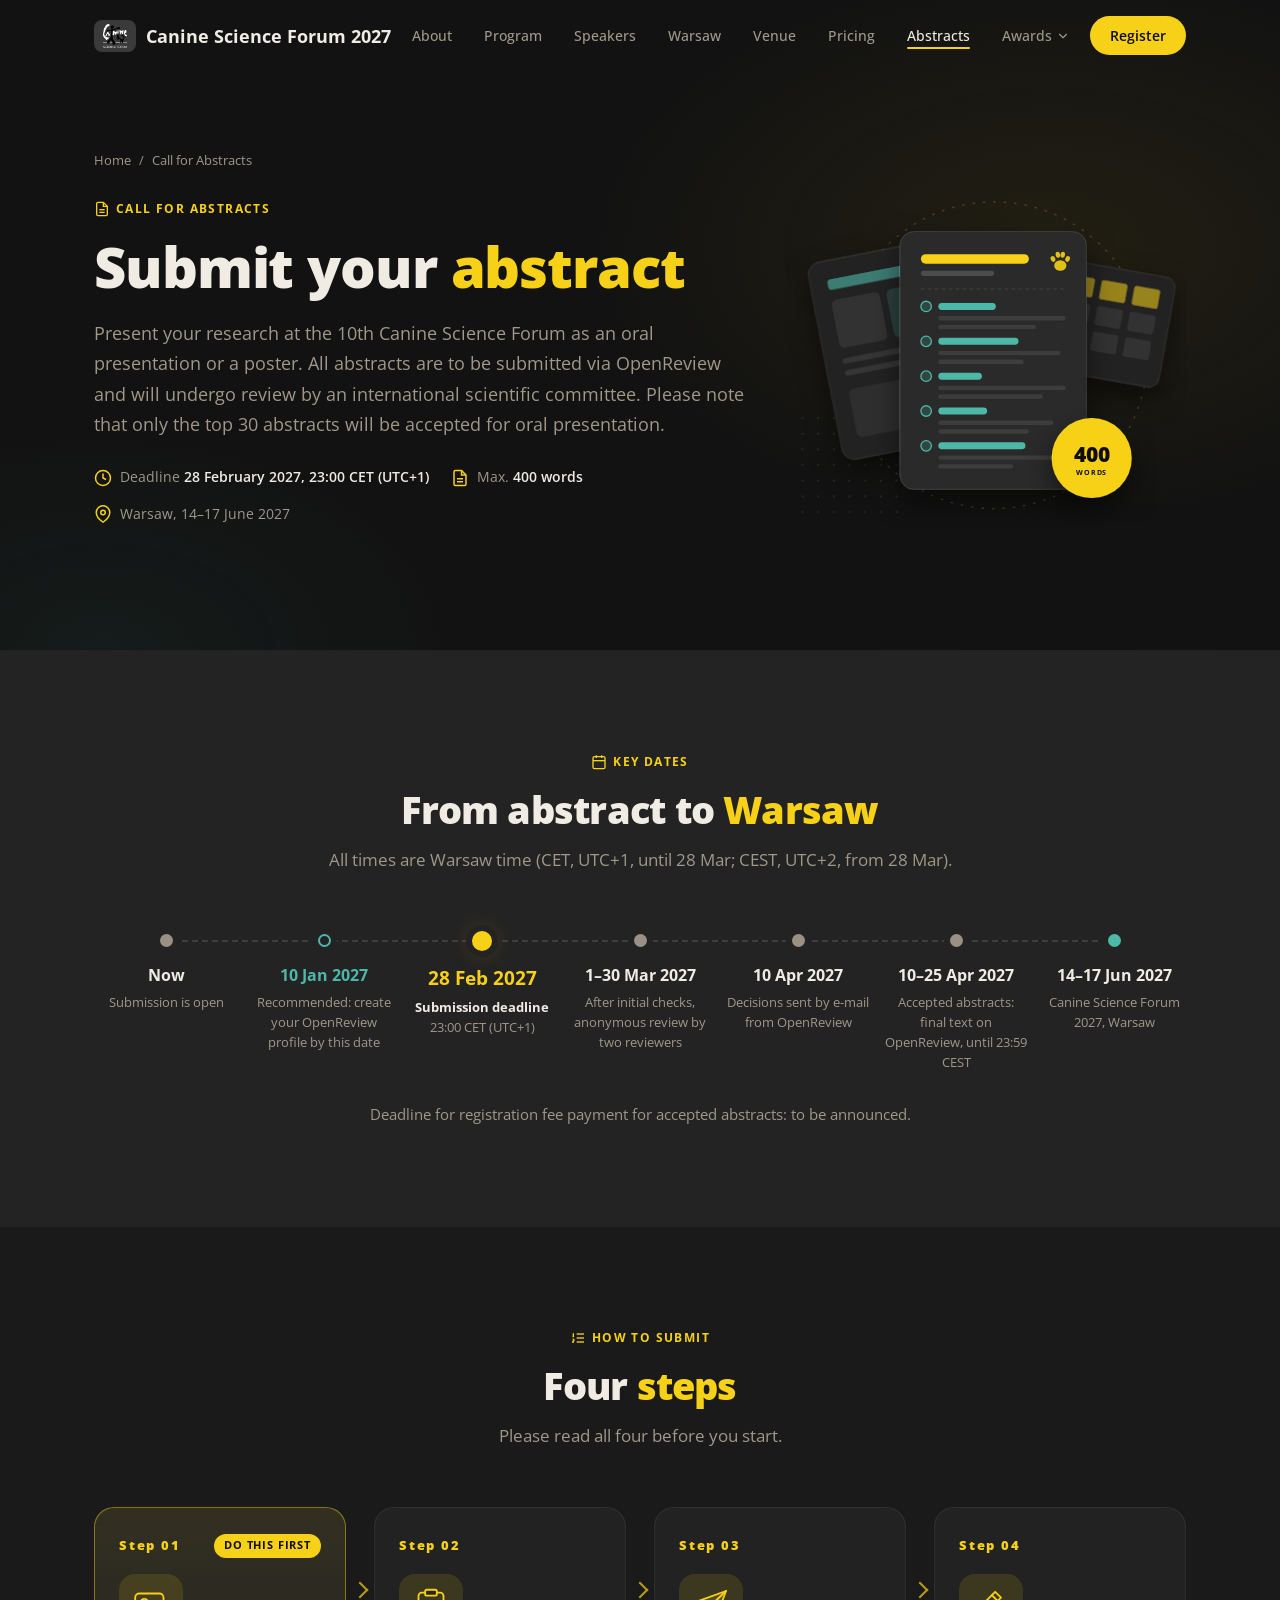
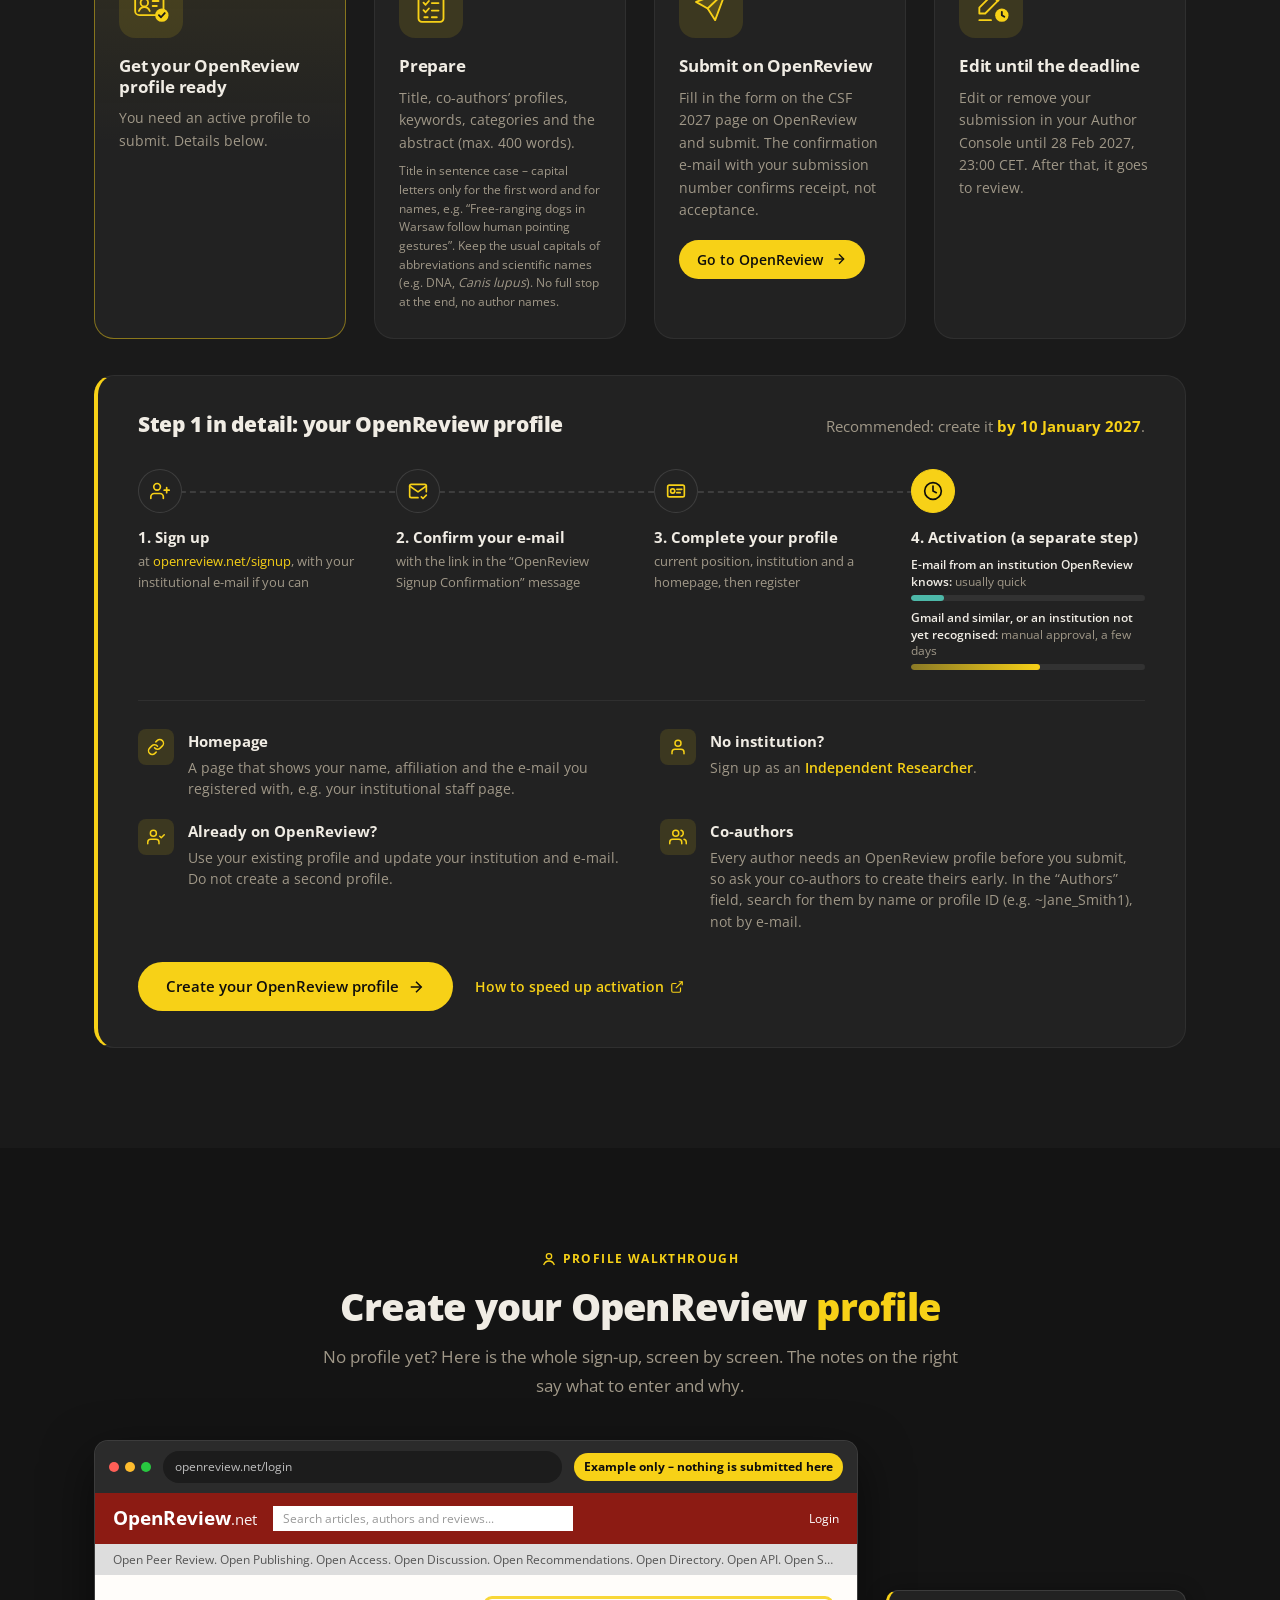
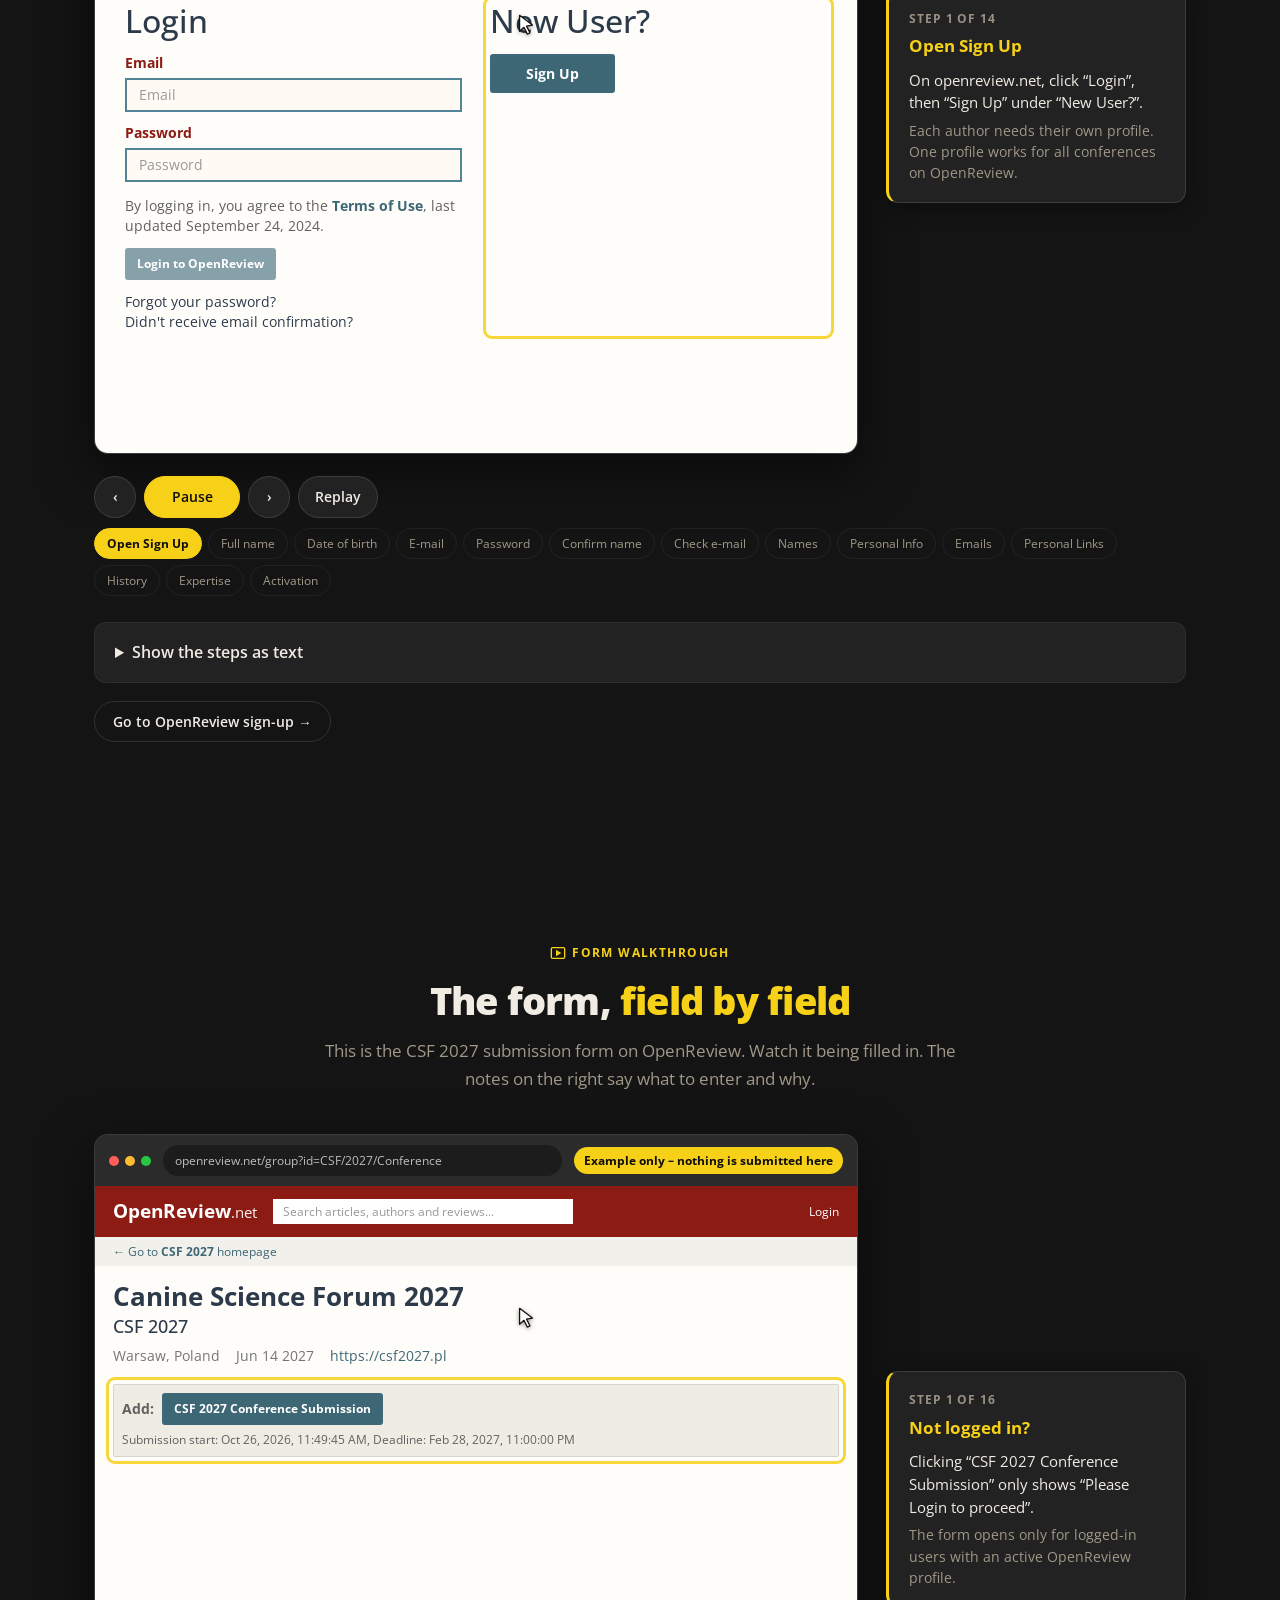
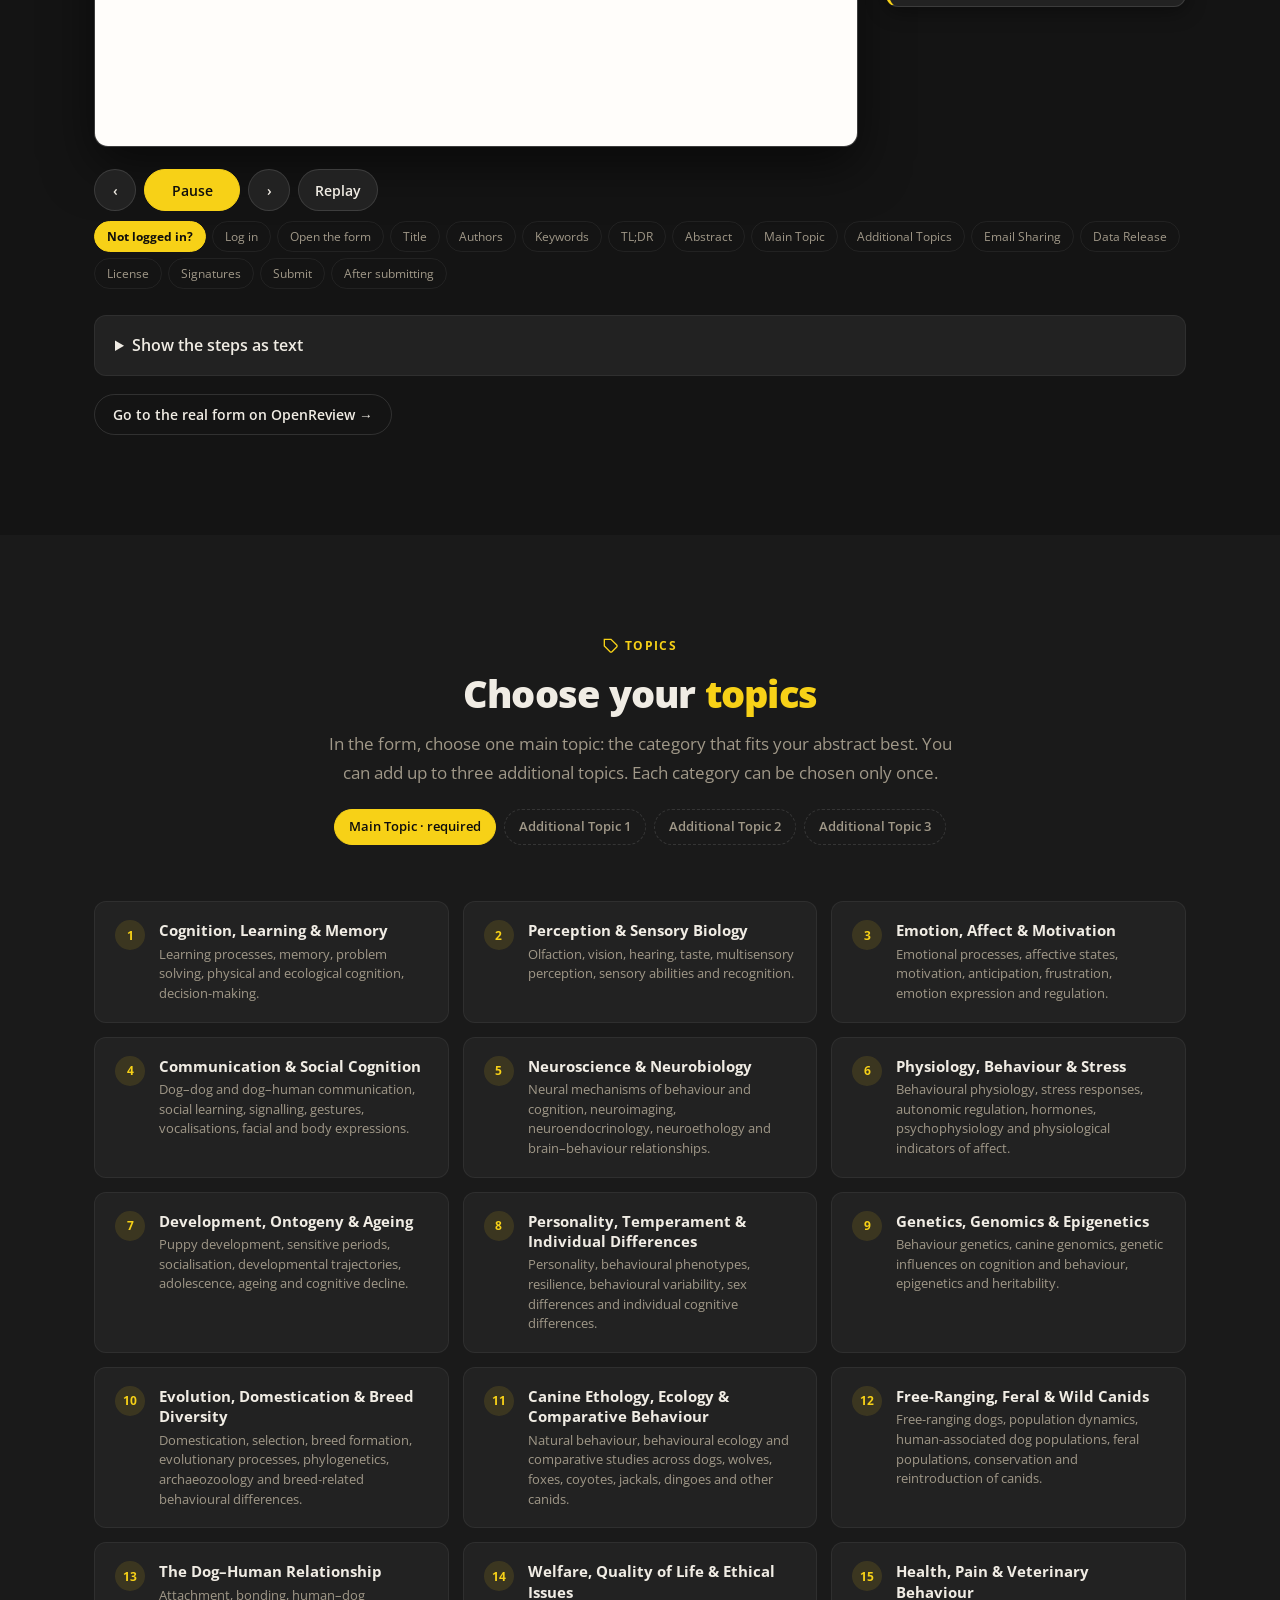
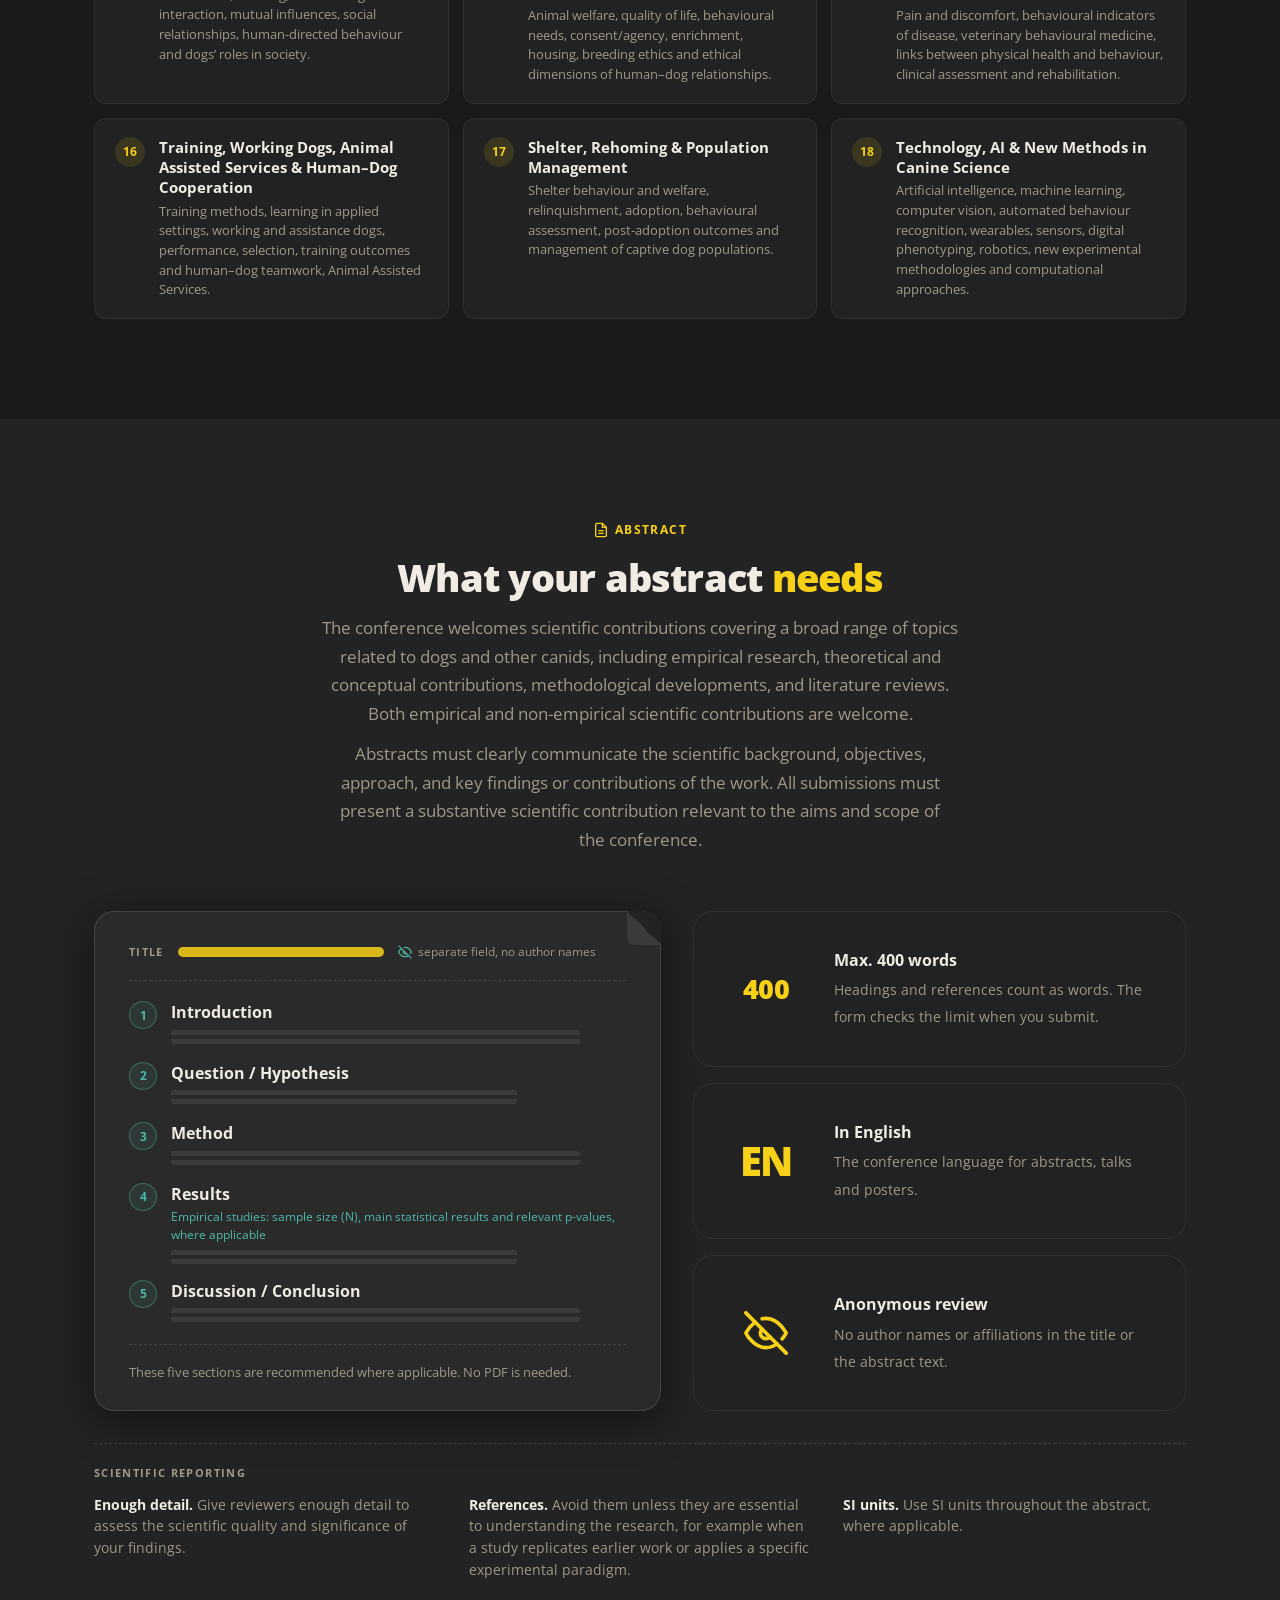
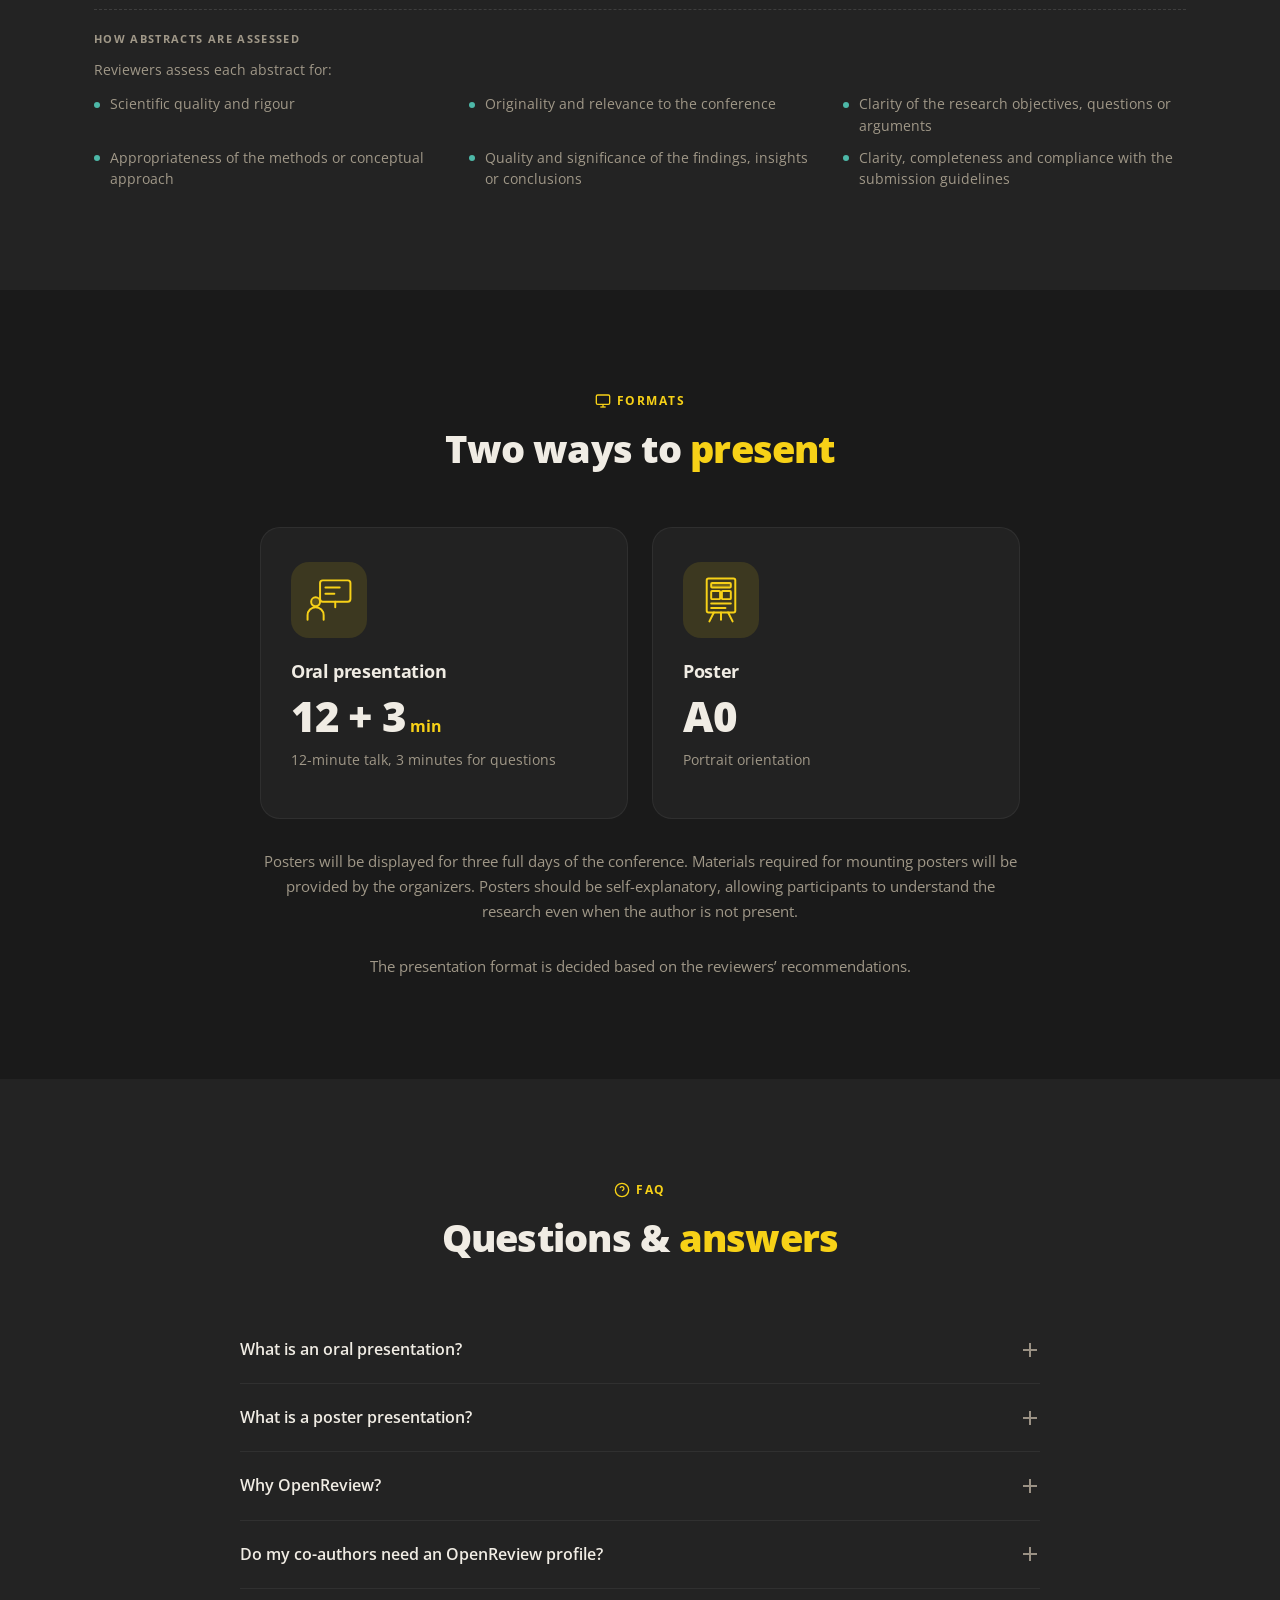
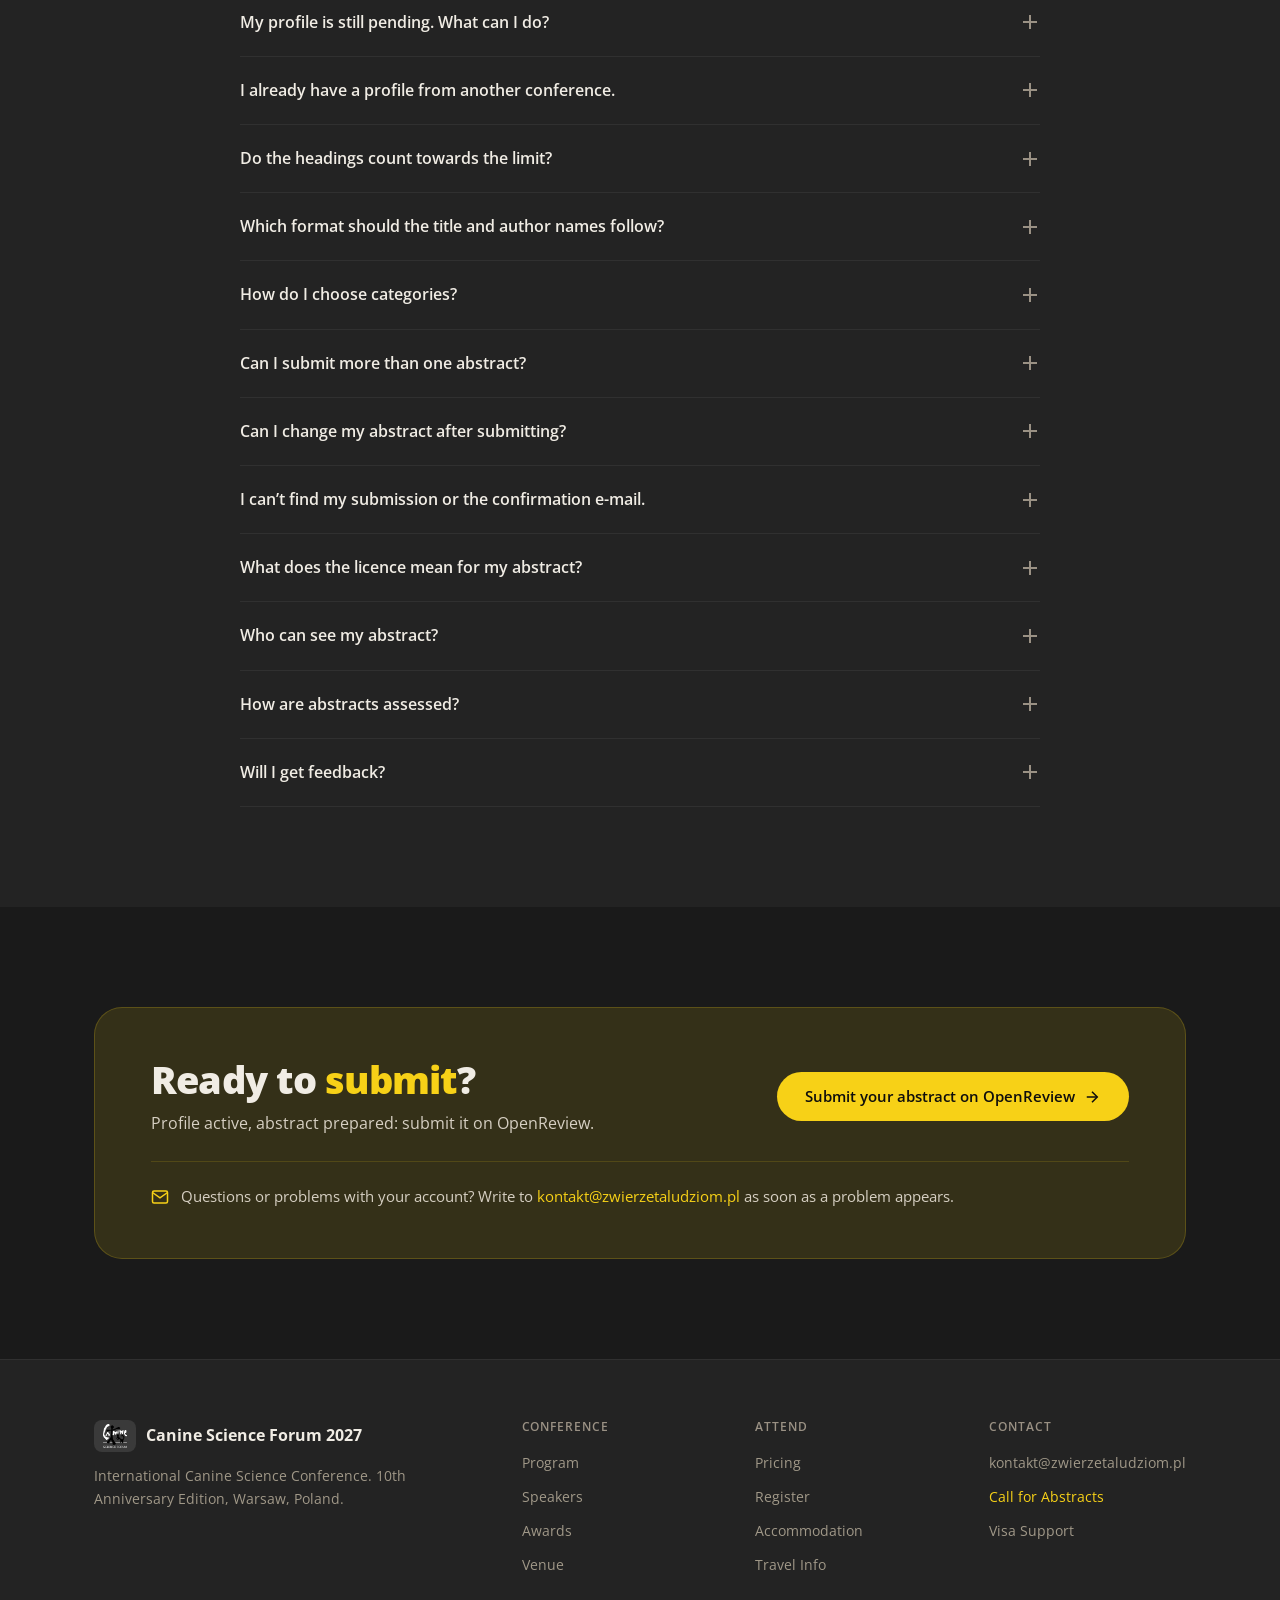
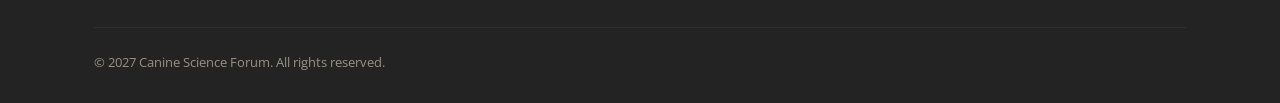
==== commit b88e08e1: "Publish the preview of csf2027-site 7400fa3 Co-Authored-By: Claude Fable 5.2 <noreply@anthropic.com>" ====
--- a/call-for-abstracts/index.html
+++ b/call-for-abstracts/index.html
@@ -21,11 +21,11 @@
 <link rel="icon" href="../favicon.ico" sizes="32x32">
 <link rel="apple-touch-icon" href="../apple-touch-icon.png">
 <link rel="preload" href="../assets/fonts/open-sans/open-sans-latin.woff2" as="font" type="font/woff2" crossorigin>
-<link rel="stylesheet" href="../assets/css/main.css?v=20261123-3">
-<link rel="stylesheet" href="../assets/css/call-for-abstracts.css?v=20261123-3">
-<link rel="stylesheet" href="../assets/css/form-demo.css?v=20261123-3">
-<script src="../assets/js/main.js?v=20261123-3" defer></script>
-<script src="../assets/js/form-demo.js?v=20261123-3" defer></script>
+<link rel="stylesheet" href="../assets/css/main.css?v=20261123-4">
+<link rel="stylesheet" href="../assets/css/call-for-abstracts.css?v=20261123-4">
+<link rel="stylesheet" href="../assets/css/form-demo.css?v=20261123-4">
+<script src="../assets/js/main.js?v=20261123-4" defer></script>
+<script src="../assets/js/form-demo.js?v=20261123-4" defer></script>
 </head>
 <body>
 
@@ -241,7 +241,7 @@
       <li class="tl-item">
         <span class="tl-dot" aria-hidden="true"></span>
         <time class="tl-date" datetime="2027-04-10">10 Apr 2027</time>
-        <span class="tl-label">Decisions sent by e-mail from OpenReview</span>
+        <span class="tl-label">Decisions sent by <span class="nowrap">e-mail</span> from OpenReview</span>
       </li>
       <li class="tl-item">
         <span class="tl-dot" aria-hidden="true"></span>
@@ -254,6 +254,8 @@
         <span class="tl-label">Canine Science Forum 2027, Warsaw</span>
       </li>
     </ol>
+    <!-- TODO(dates): payment deadline, decision D5 -->
+    <p class="formats-note reveal">Deadline for registration fee payment for accepted abstracts: to be announced.</p>
   </div>
 </section>
 
@@ -735,7 +737,7 @@
 
                   <div class="or-field" data-fd="f-abstract">
                     <h5 class="or-label">Abstract<span>*</span></h5>
-                    <p class="or-desc">Abstract text. Add TeX formulas using the following formats: $In-line Formula$ or $$Block Formula$$.</p>
+                    <p class="or-desc">Max. 400 words. A word is any text separated by spaces or line breaks. Headings and references count; the title does not. The limit is checked when you click Submit.</p>
                     <div class="or-tabs"><span class="or-tab is-on">Write</span><span class="or-tab">Preview</span></div>
                     <div class="or-textarea" data-fd="abstract"><span class="v"></span></div>
                     <div class="or-mdbar"><b>M&darr;</b>TeX is supported</div>
@@ -871,7 +873,7 @@
           <li data-step="authors" data-label="Authors"><strong>Authors.</strong> <span class="fd-what">You are already listed. Find each co-author by name or profile ID and click +.</span> <span class="fd-why">Names appear as in each author’s OpenReview profile. All authors must have one.</span></li>
           <li data-step="keywords" data-label="Keywords"><strong>Keywords.</strong> <span class="fd-what">Add a few keywords, separated by commas.</span> <span class="fd-why">The form requires them.</span></li>
           <li data-step="tldr" data-label="TL;DR"><strong>TL;DR.</strong> <span class="fd-what">Optional: one sentence about your study.</span> <span class="fd-why">You can leave it empty.</span></li>
-          <li data-step="abstract" data-label="Abstract"><strong>Abstract.</strong> <span class="fd-what">Paste the five sections with their headings.</span> <span class="fd-why">Max. 400 words, headings and references included. The form checks the limit when you click Submit.</span></li>
+          <li data-step="abstract" data-label="Abstract"><strong>Abstract.</strong> <span class="fd-what">Paste your abstract. The five sections are recommended where applicable.</span> <span class="fd-why">Max. 400 words, headings and references included. The form checks the limit when you click Submit.</span></li>
           <li data-step="maintopic" data-label="Main Topic"><strong>Main Topic.</strong> <span class="fd-what">Choose the one category that fits your abstract best.</span> <span class="fd-why">Required. The 18 categories are described under “Topics” below.</span></li>
           <li data-step="addtopics" data-label="Additional Topics"><strong>Additional Topics.</strong> <span class="fd-what">Optional: up to three more categories that also fit, one per field.</span> <span class="fd-why">Each must differ from the main topic and from the others. Leave the rest empty.</span></li>
           <li data-step="email" data-label="Email Sharing"><strong>Email Sharing.</strong> <span class="fd-what">Tick the box.</span> <span class="fd-why">All author e-mails are shared with the Program Chairs.</span></li>
@@ -948,11 +950,13 @@
         Abstract
       </div>
       <h2 id="reqTitle">What your abstract <span class="accent">needs</span></h2>
+      <p>The conference welcomes scientific contributions covering a broad range of topics related to dogs and other canids, including empirical research, theoretical and conceptual contributions, methodological developments, and literature reviews. Both empirical and non-empirical scientific contributions are welcome.</p>
+      <p>Abstracts must clearly communicate the scientific background, objectives, approach, and key findings or contributions of the work. All submissions must present a substantive scientific contribution relevant to the aims and scope of the conference.</p>
     </div>
 
     <div class="req-grid">
       <figure class="sheet reveal" aria-labelledby="sheetCaption">
-        <figcaption id="sheetCaption" class="sr-only">Structure of the abstract: a title without author names, followed by five headings.</figcaption>
+        <figcaption id="sheetCaption" class="sr-only">Recommended structure of the abstract: a title without author names, followed by five sections, where applicable.</figcaption>
         <div class="sheet-title">
           <span class="sheet-k">Title</span>
           <span class="sheet-bar" aria-hidden="true"></span>
@@ -968,7 +972,7 @@
           <li><span class="sheet-h">Results</span><span class="sheet-hint">Empirical studies: sample size (N), main statistical results and relevant <span class="nowrap">p-values</span>, where applicable</span><span class="sheet-lines" aria-hidden="true"></span></li>
           <li><span class="sheet-h">Discussion / Conclusion</span><span class="sheet-lines" aria-hidden="true"></span></li>
         </ol>
-        <p class="sheet-foot">Only the five sections go into the abstract field. No PDF is needed.</p>
+        <p class="sheet-foot">These five sections are recommended where applicable. No PDF is needed.</p>
       </figure>
 
       <ul class="rules">
@@ -995,6 +999,19 @@
         <li><strong>Enough detail.</strong> Give reviewers enough detail to assess the scientific quality and significance of your findings.</li>
         <li><strong>References.</strong> Avoid them unless they are essential to understanding the research, for example when a study replicates earlier work or applies a specific experimental paradigm.</li>
         <li><strong>SI units.</strong> Use SI units throughout the abstract, where applicable.</li>
+      </ul>
+    </div>
+
+    <div class="reporting reveal">
+      <h3 id="assessedTitle" class="reporting-title">How abstracts are assessed</h3>
+      <p class="reporting-lead">Reviewers assess each abstract for:</p>
+      <ul class="reporting-list reporting-list--criteria" aria-labelledby="assessedTitle">
+        <li>Scientific quality and rigour</li>
+        <li>Originality and relevance to the conference</li>
+        <li>Clarity of the research objectives, questions or arguments</li>
+        <li>Appropriateness of the methods or conceptual approach</li>
+        <li>Quality and significance of the findings, insights or conclusions</li>
+        <li>Clarity, completeness and compliance with the submission guidelines</li>
       </ul>
     </div>
   </div>
@@ -1033,6 +1050,7 @@
       </article>
     </div>
 
+    <p class="formats-note formats-note--posters reveal">Posters will be displayed for three full days of the conference. Materials required for mounting posters will be provided by the organizers. Posters should be self-explanatory, allowing participants to understand the research even when the author is not present.</p>
     <p class="formats-note reveal">The presentation format is decided based on the reviewers’ recommendations.</p>
   </div>
 </section>
@@ -1062,6 +1080,7 @@
         <h3><button class="accordion-trigger" id="faqQ14" aria-expanded="false" aria-controls="faqA14"><span class="accordion-q">What is a poster presentation?</span><span class="accordion-icon" aria-hidden="true"></span></button></h3>
         <div class="accordion-body" id="faqA14" role="region" aria-labelledby="faqQ14">
           <p>You present your study on a printed poster: A0 size (84.1 × 118.9 cm), portrait orientation. During the poster session, you stand by your poster and talk about your work with other participants, one to one or in small groups.</p>
+          <p>Posters will be displayed for three full days of the conference. Materials required for mounting posters will be provided by the organizers. Posters should be self-explanatory, allowing participants to understand the research even when the author is not present.</p>
         </div>
       </div>
 
@@ -1098,7 +1117,7 @@
       <div class="accordion-item">
         <h3><button class="accordion-trigger" id="faqQ5" aria-expanded="false" aria-controls="faqA5"><span class="accordion-q">Do the headings count towards the limit?</span><span class="accordion-icon" aria-hidden="true"></span></button></h3>
         <div class="accordion-body" id="faqA5" role="region" aria-labelledby="faqQ5">
-          <p>Yes. The 400-word limit includes the five headings and any references; the title is a separate field and does not count. The form counts any text between spaces or line breaks as a word, so the count in Word or Google Docs can differ slightly.</p>
+          <p>Yes. The 400-word limit includes any headings and references; the title is a separate field and does not count. The form counts any text between spaces or line breaks as a word, so the count in Word or Google Docs can differ slightly.</p>
         </div>
       </div>
 
--- a/assets/css/main.css
+++ b/assets/css/main.css
@@ -1630,7 +1630,10 @@
 .award-package-items--four .award-package-item { align-items: center; }
 .award-package-items--four .award-package-item strong { margin-bottom: 0; }
 .award-second .section-header h2 { text-wrap: balance; }
-.award-second .nowrap { white-space: nowrap; font-size: inherit; color: inherit; line-height: inherit; } /* not styled as .award-package-item span */
+.award-second .nowrap,
+.award-package-items--with-deadline .nowrap { white-space: nowrap; font-size: inherit; color: inherit; line-height: inherit; } /* not styled as .award-package-item span */
+
+.award-package-items--with-deadline { grid-template-columns: repeat(2, 1fr); } /* Early Career: three items and the deadline, 2 × 2 */
 
 @media (max-width: 1060px) {
   .award-package-items--four { grid-template-columns: repeat(2, 1fr); }
--- a/assets/css/call-for-abstracts.css
+++ b/assets/css/call-for-abstracts.css
@@ -258,6 +258,8 @@
 /* ═══════════════════════════════════════
    ABSTRACT REQUIREMENTS
    ═══════════════════════════════════════ */
+.section-header p + p { margin-top: 12px; } /* the requirements intro has two paragraphs */
+#requirements .section-header p { text-wrap: pretty; }
 .req-grid { display: grid; grid-template-columns: 1.15fr 1fr; gap: 32px; align-items: stretch; }
 
 .sheet {
@@ -346,6 +348,12 @@
 .reporting-list { list-style: none; display: grid; grid-template-columns: repeat(3, minmax(0, 1fr)); gap: 12px 32px; }
 .reporting-list li { font-size: 0.88rem; line-height: 1.55; color: var(--text-secondary); }
 .reporting-list strong { color: var(--text-primary); }
+.reporting + .reporting { margin-top: 28px; }
+.reporting-lead { margin-bottom: 12px; font-size: 0.88rem; line-height: 1.55; }
+/* review criteria: six short items, two rows of three on wide screens */
+.reporting-list--criteria { gap: 10px 32px; }
+.reporting-list--criteria li { position: relative; padding-left: 16px; }
+.reporting-list--criteria li::before { content: ''; position: absolute; left: 0; top: 0.62em; width: 6px; height: 6px; border-radius: 50%; background: var(--teal); }
 
 /* ═══════════════════════════════════════
    PRESENTATION FORMATS
@@ -402,6 +410,7 @@
 .topic p { margin: 0; font-size: 0.82rem; line-height: 1.5; }
 
 .formats-note { margin: 30px auto 0; display: flex; flex-wrap: wrap; justify-content: center; align-items: center; gap: 8px 12px; font-size: 0.92rem; color: var(--text-secondary); text-align: center; }
+.formats-note--posters { max-width: 760px; } /* as wide as the pair of format cards */
 
 /* ═══════════════════════════════════════
    FAQ – ACCORDION
@@ -469,6 +478,7 @@
   .req-grid { grid-template-columns: 1fr; }
   .reporting-list { grid-template-columns: minmax(0, 1fr); }
   .formats-grid { grid-template-columns: 1fr; max-width: 520px; margin: 0 auto; }
+  .formats-note--posters { max-width: 520px; }
   .tips { grid-template-columns: 1fr; }
   .cta-band { grid-template-columns: 1fr; padding: 36px 32px; }
   .profile-panel { padding: 30px 28px; }
@@ -489,6 +499,7 @@
 
 @media (max-width: 600px) {
   .container { padding: 0 20px; } /* 24 px on the home page; the walkthroughs need 20 px at 320 px */
+  #requirements .section-header p { text-align: left; }
   .cfa-hero { padding: 108px 0 56px; }
   .hero-art { max-width: 320px; }
   .steps { grid-template-columns: 1fr; gap: 20px; }
